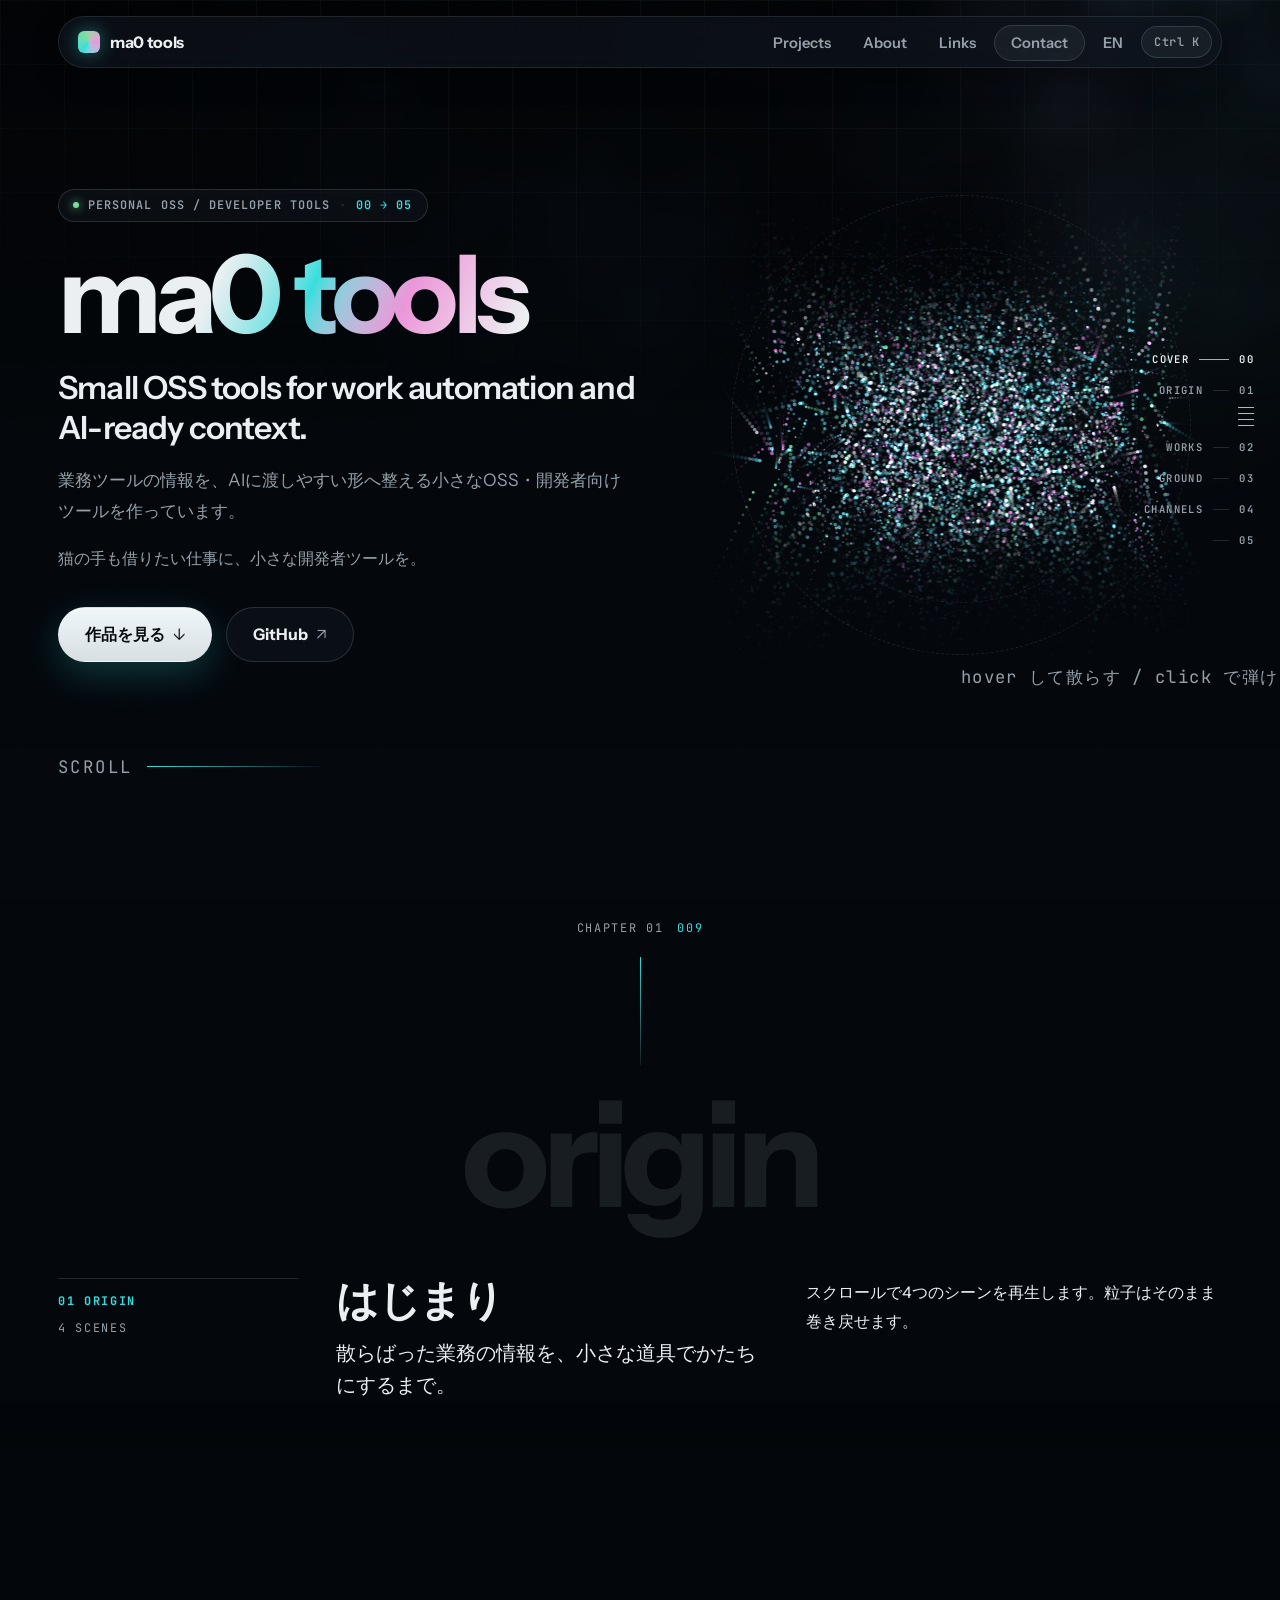
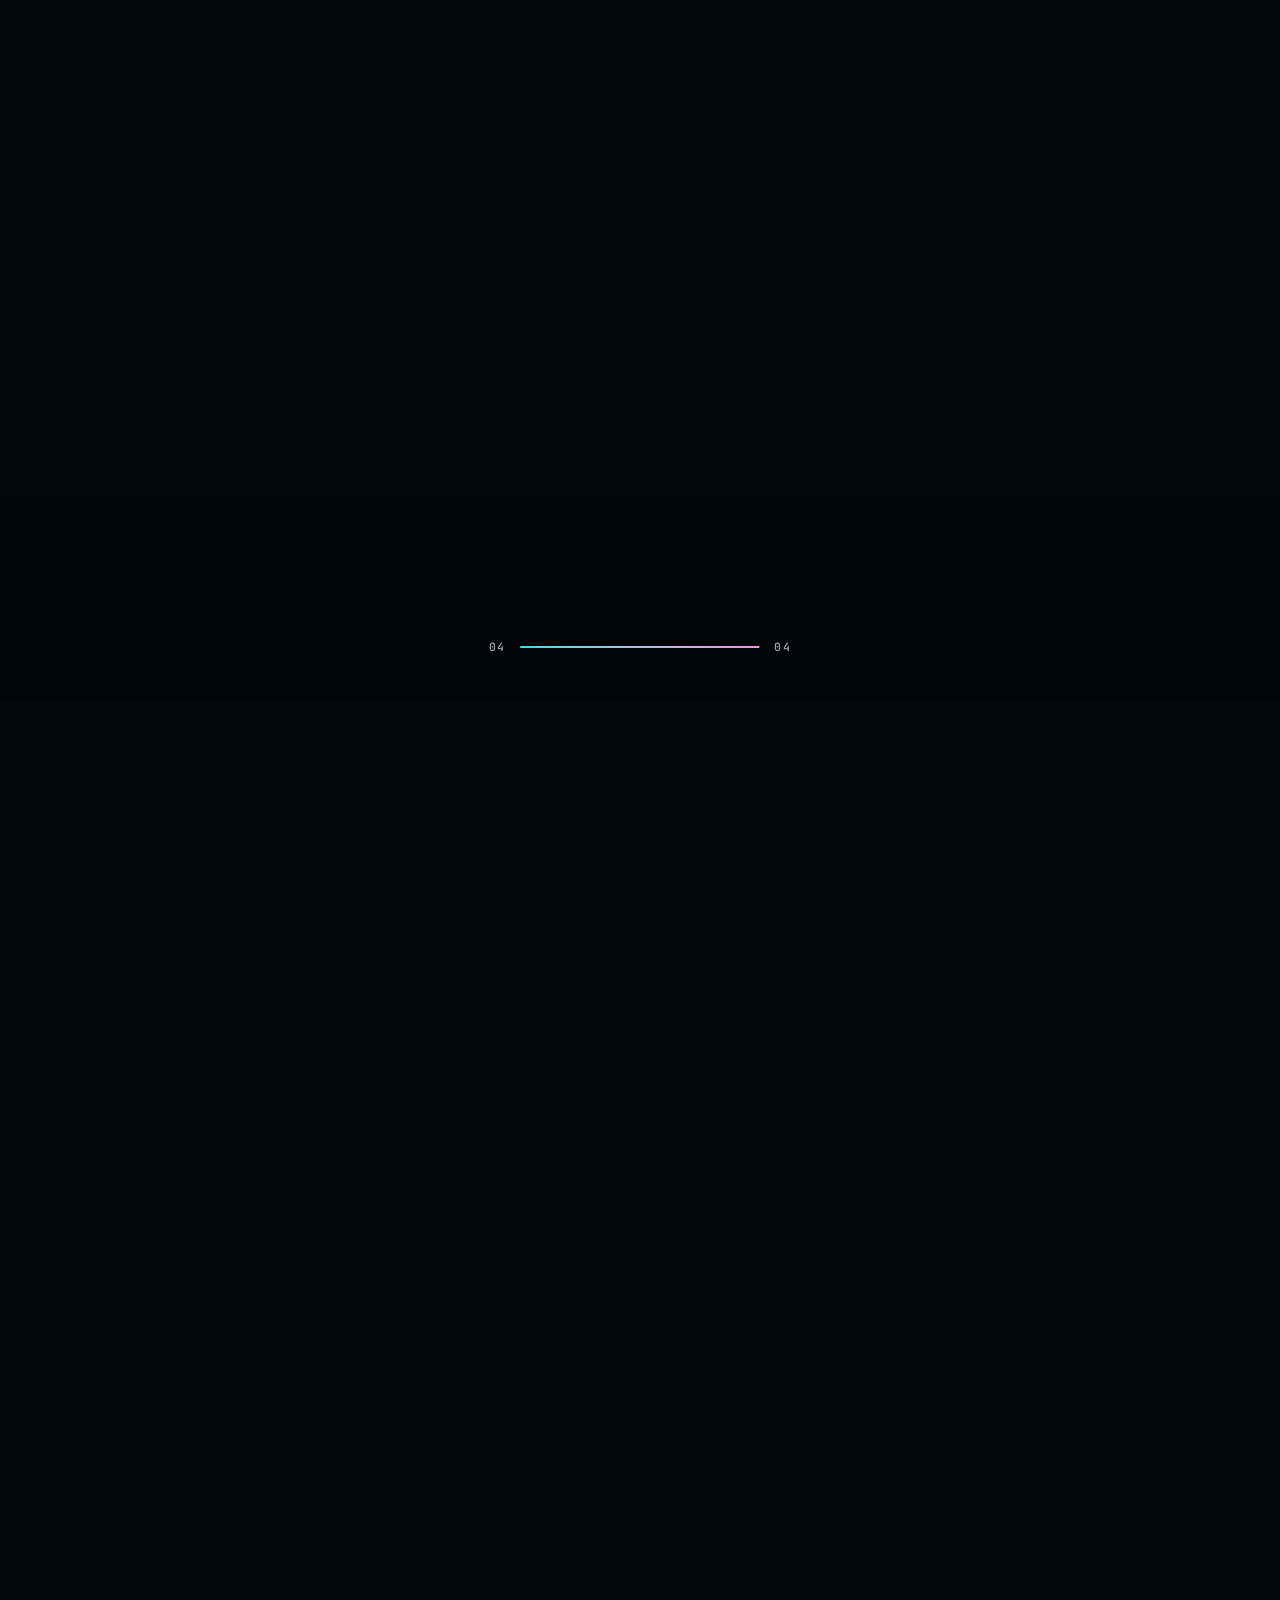
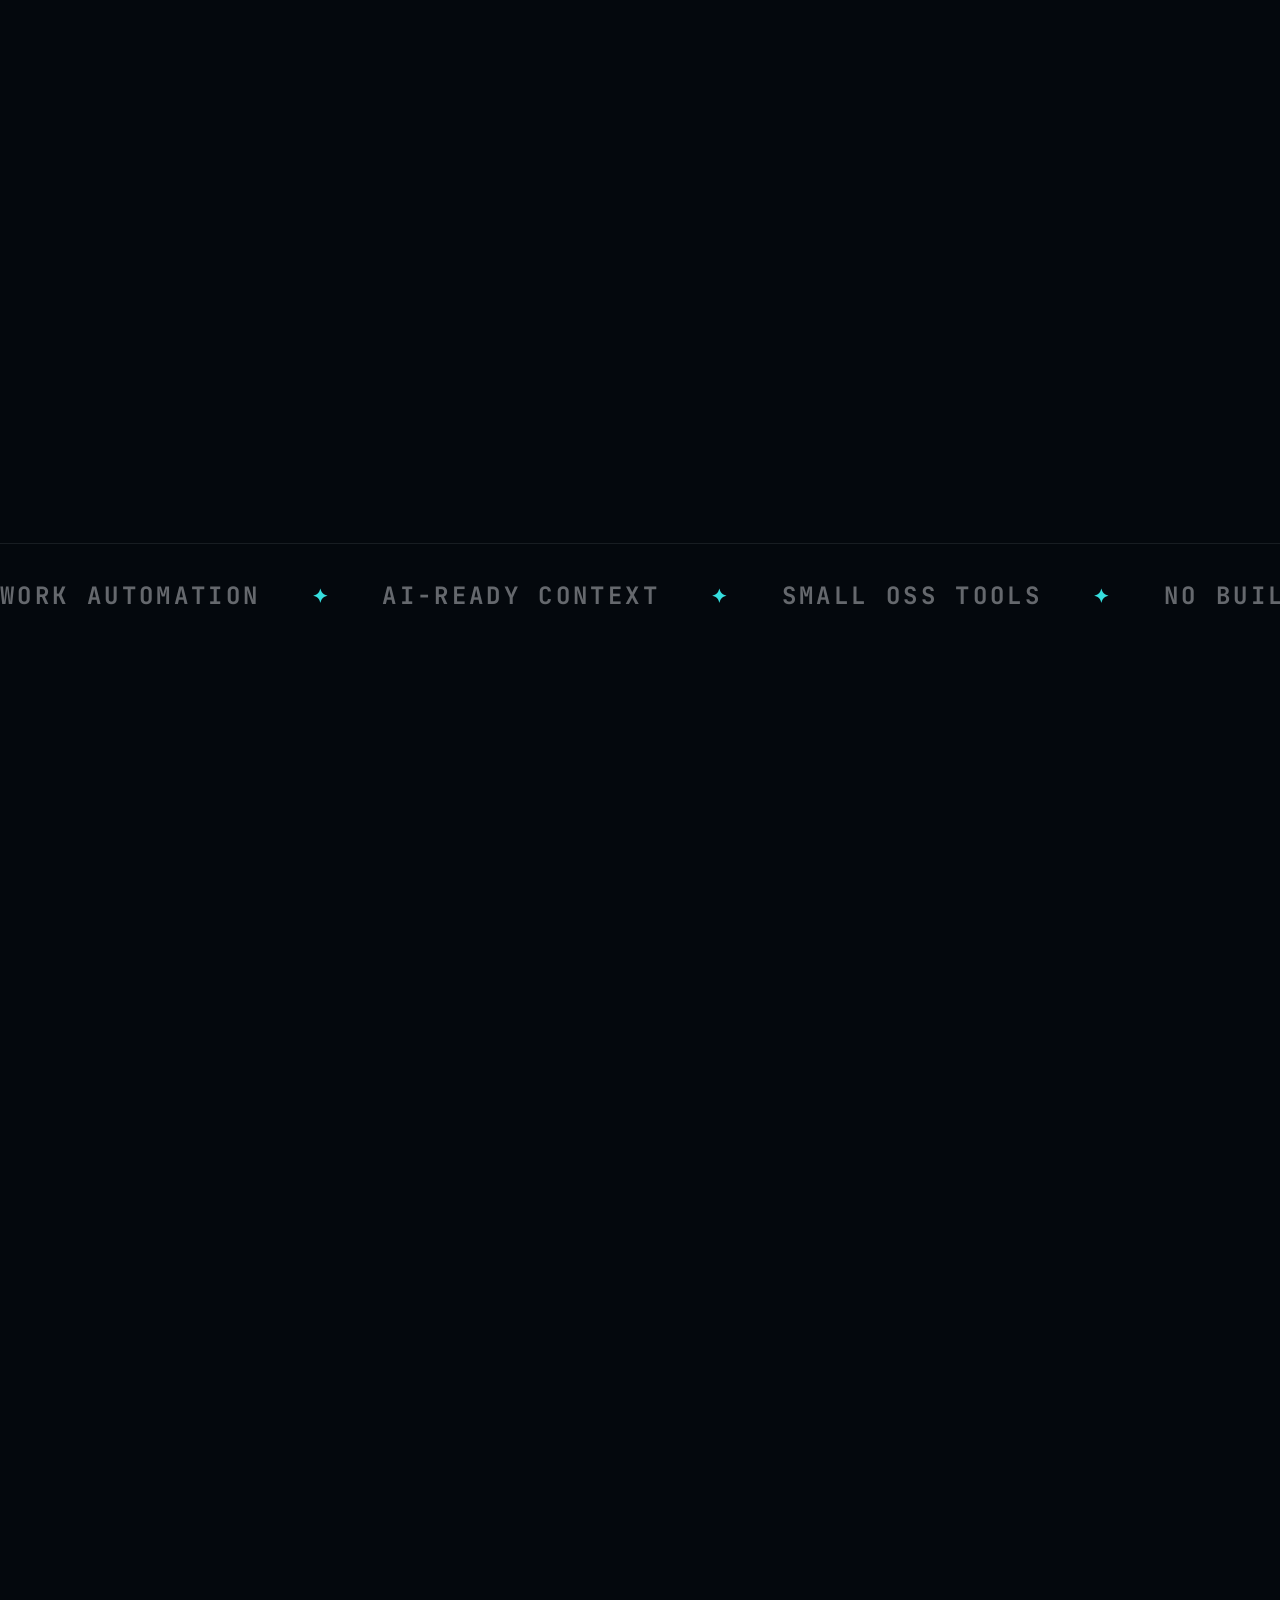
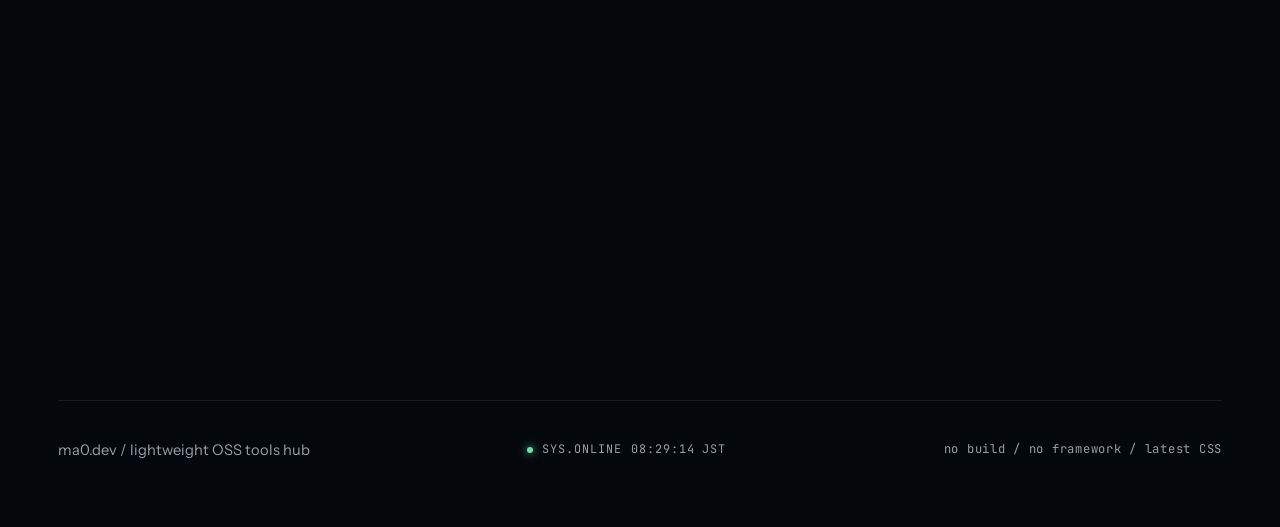
==== index.html @ 48a314af "Add Dopasta project to site" ====
<!doctype html>
<html lang="ja">
<head>
  <meta charset="utf-8">
  <meta name="viewport" content="width=device-width, initial-scale=1">
  <meta name="color-scheme" content="dark">
  <meta name="theme-color" content="#0b0d14">
  <title>ma0 tools | Small OSS tools for work automation</title>
  <meta name="description" content="ma0 toolsは、業務自動化とAI-ready contextのための小さなOSS・開発者向けツールを作る個人開発プロジェクトです。">
  <link rel="canonical" href="https://ma0.dev/">
  <link rel="alternate" hreflang="ja" href="https://ma0.dev/">
  <link rel="alternate" hreflang="en" href="https://ma0.dev/en/">
  <link rel="alternate" hreflang="x-default" href="https://ma0.dev/">
  <meta property="og:type" content="website">
  <meta property="og:site_name" content="ma0 tools">
  <meta property="og:title" content="ma0 tools | Small OSS tools for work automation">
  <meta property="og:description" content="ma0 toolsは、業務自動化とAI-ready contextのための小さなOSS・開発者向けツールを作る個人開発プロジェクトです。">
  <meta property="og:url" content="https://ma0.dev/">
  <meta property="og:image" content="https://ma0.dev/assets/ma0-tools-hero.webp">
  <meta property="og:locale" content="ja_JP">
  <meta name="twitter:card" content="summary_large_image">
  <link rel="icon" href="/favicon.svg" type="image/svg+xml">
  <link rel="preconnect" href="https://fonts.googleapis.com">
  <link rel="preconnect" href="https://fonts.gstatic.com" crossorigin>
  <link href="https://fonts.googleapis.com/css2?family=Instrument+Sans:ital,wght@0,400..700;1,400..700&family=JetBrains+Mono:wght@400;600;700&display=swap" rel="stylesheet">
  <link rel="stylesheet" href="/style.css">
  <script type="speculationrules">
    {"prefetch":[{"source":"list","urls":["/","/links/","/en/","/en/links/"],"eagerness":"moderate"}]}
  </script>
</head>
<body>
  <canvas class="aurora-canvas" aria-hidden="true"></canvas>

  <nav class="chapter-rail" aria-label="章インデックス">
    <ol class="rail-list">
      <li class="rail-item">
        <a class="rail-tick" href="#top" data-rail-no="00">
          <span class="rail-num" aria-hidden="true">00</span>
          <span class="rail-name">Cover</span>
        </a>
      </li>
      <li class="rail-item">
        <a class="rail-tick" href="#chapter-origin" data-rail-no="01">
          <span class="rail-num" aria-hidden="true">01</span>
          <span class="rail-name">Origin</span>
        </a>
        <ol class="rail-subs" aria-hidden="true">
          <li class="rail-sub"></li>
          <li class="rail-sub"></li>
          <li class="rail-sub"></li>
          <li class="rail-sub"></li>
        </ol>
      </li>
      <li class="rail-item">
        <a class="rail-tick" href="#projects" data-rail-no="02">
          <span class="rail-num" aria-hidden="true">02</span>
          <span class="rail-name">Works</span>
        </a>
      </li>
      <li class="rail-item">
        <a class="rail-tick" href="#about" data-rail-no="03">
          <span class="rail-num" aria-hidden="true">03</span>
          <span class="rail-name">Ground</span>
        </a>
      </li>
      <li class="rail-item">
        <a class="rail-tick" href="#links" data-rail-no="04">
          <span class="rail-num" aria-hidden="true">04</span>
          <span class="rail-name">Channels</span>
        </a>
      </li>
      <li class="rail-item">
        <a class="rail-tick" href="#contact" data-rail-no="05">
          <span class="rail-num" aria-hidden="true">05</span>
          <span class="rail-name">Signal</span>
        </a>
      </li>
    </ol>
  </nav>

  <div class="page">
    <header class="site-header">
      <a class="site-logo" href="/">
        <span class="logo-dot" aria-hidden="true"></span>
        ma0 tools
      </a>
      <nav aria-label="主要ナビゲーション">
        <ul class="nav-list">
          <li><a href="#projects">Projects</a></li>
          <li><a href="#about">About</a></li>
          <li><a href="#links">Links</a></li>
          <li><a class="nav-cta" href="#contact">Contact</a></li>
          <li><a href="/en/">EN</a></li>
        </ul>
      </nav>
    </header>

    <main id="top">
      <section id="cover" class="hero chapter" data-chapter data-chapter-no="00" data-chapter-name="Cover">
        <div class="hero-content">
          <p class="eyebrow">
            <span class="eyebrow-dot" aria-hidden="true"></span>
            Personal OSS / developer tools
            <span class="eyebrow-sep" aria-hidden="true">·</span>
            <span class="eyebrow-range">00 → 05</span>
          </p>
          <h1>ma0 tools</h1>
          <p class="hero-copy">Small OSS tools for work automation and AI-ready context.</p>
          <p>業務ツールの情報を、AIに渡しやすい形へ整える小さなOSS・開発者向けツールを作っています。</p>
          <p class="tagline">猫の手も借りたい仕事に、小さな開発者ツールを。</p>
          <div class="hero-actions" aria-label="主要リンク">
            <a class="button primary-button" href="#projects">作品を見る<span class="button-arrow" aria-hidden="true">↓</span></a>
            <a class="button secondary-button" href="https://github.com/ma0dev0" target="_blank" rel="noopener noreferrer">GitHub<span class="button-arrow" aria-hidden="true">↗</span></a>
          </div>
        </div>

        <div class="hero-visual">
          <div class="hero-ring hero-ring--outer" aria-hidden="true"></div>
          <div class="hero-ring hero-ring--inner" aria-hidden="true"></div>
          <canvas class="particle-canvas" aria-label="ma0のロゴと猫の手のあいだを行き来するインタラクティブなパーティクル"></canvas>
          <p class="hero-visual-fallback" aria-hidden="true">ma0</p>
          <p class="hero-visual-caption" aria-hidden="true">hover して散らす / click で弾ける</p>
        </div>

        <p class="scroll-cue" aria-hidden="true">
          <span class="scroll-cue-label">Scroll</span>
          <span class="scroll-cue-line"></span>
        </p>
      </section>

      <section id="chapter-origin" class="chapter chapter--film" data-chapter data-chapter-no="01" data-chapter-name="Origin" aria-label="ma0 tools のストーリー">
        <div class="chapter-divider" aria-hidden="true">
          <span class="chapter-spine"></span>
          <span class="chapter-ghost">Origin</span>
          <p class="chapter-counter">
            <span class="counter-label">Chapter 01</span>
            <span class="counter-value">000</span>
          </p>
        </div>
        <div class="chapter-grid">
          <div class="chapter-meta">
            <span class="chapter-index">01 Origin</span>
            <span class="chapter-stamp">4 scenes</span>
          </div>
          <div class="chapter-lead">
            <h2>はじまり</h2>
            <p class="chapter-standfirst">散らばった業務の情報を、小さな道具でかたちにするまで。</p>
          </div>
          <div class="chapter-body">
            <p>スクロールで4つのシーンを再生します。粒子はそのまま巻き戻せます。</p>
          </div>
        </div>

        <div class="story">
          <div class="story-track">
            <div class="story-stage">
              <canvas class="story-canvas" aria-hidden="true"></canvas>
              <ol class="story-captions">
                <li class="story-caption">
                  <p class="story-kicker">Scene 01</p>
                  <p class="story-line">業務の情報は、<br>いつも散らばっている。</p>
                </li>
                <li class="story-caption">
                  <p class="story-kicker">Scene 02</p>
                  <p class="story-line">小さな道具で、<br>かたちにする。</p>
                </li>
                <li class="story-caption">
                  <p class="story-kicker">Scene 03</p>
                  <p class="story-line">ときには、猫の手も借りる。</p>
                </li>
                <li class="story-caption">
                  <p class="story-kicker">Scene 04</p>
                  <p class="story-line">そのすべてを、OSSで。</p>
                </li>
              </ol>
              <div class="story-hud" aria-hidden="true">
                <span class="story-scene-no">01</span>
                <span class="story-progress"><span class="story-progress-fill"></span></span>
                <span>04</span>
              </div>
            </div>
          </div>
        </div>
      </section>

      <div class="marquee" aria-hidden="true">
        <div class="marquee-track">
          <p class="marquee-line">
            <span>Work automation</span><span class="marquee-star">✦</span>
            <span>AI-ready context</span><span class="marquee-star">✦</span>
            <span>Small OSS tools</span><span class="marquee-star">✦</span>
            <span>No build · no framework</span><span class="marquee-star">✦</span>
            <span>Sometimes a cat's paw</span><span class="marquee-star">✦</span>
          </p>
          <p class="marquee-line">
            <span>Work automation</span><span class="marquee-star">✦</span>
            <span>AI-ready context</span><span class="marquee-star">✦</span>
            <span>Small OSS tools</span><span class="marquee-star">✦</span>
            <span>No build · no framework</span><span class="marquee-star">✦</span>
            <span>Sometimes a cat's paw</span><span class="marquee-star">✦</span>
          </p>
        </div>
      </div>

      <section id="projects" class="section chapter chapter--wide" data-chapter data-chapter-no="02" data-chapter-name="Works">
        <div class="chapter-divider" aria-hidden="true">
          <span class="chapter-spine"></span>
          <span class="chapter-ghost">Works</span>
          <p class="chapter-counter">
            <span class="counter-label">Chapter 02</span>
            <span class="counter-value">000</span>
          </p>
        </div>
        <div class="chapter-grid">
          <div class="chapter-meta">
            <span class="chapter-index">02 Works</span>
            <span class="chapter-stamp">2 released / 1 upcoming</span>
          </div>
          <div class="chapter-lead">
            <h2>Projects</h2>
            <p class="chapter-standfirst">公開中の2作品と、公開準備中の新作を紹介します。</p>
          </div>
          <div class="chapter-body">
            <div class="card-grid">
              <article class="card project-card">
                <figure class="project-image">
                  <img src="/assets/desktop-usage-meter.webp" alt="Desktop Usage Meterの使用量メーターを表すビジュアル" width="900" height="600" loading="lazy" decoding="async">
                </figure>
                <div class="card-top">
                  <h3>Desktop Usage Meter</h3>
                  <span class="status">公開中</span>
                </div>
                <p class="project-meta">Desktop app / Electron</p>
                <p>Claude と Codex の使用量を、デスクトップ上で小さく見えるメーターにする常駐ツールです。</p>
                <p class="project-actions"><a class="project-link" href="https://github.com/ma0dev0/desktop-usage-meter" target="_blank" rel="noopener noreferrer">GitHubで見る<span class="button-arrow" aria-hidden="true">↗</span></a></p>
              </article>
              <article class="card project-card">
                <figure class="project-image">
                  <img src="/assets/quiet-links.webp" alt="Quiet Linksのリンクダッシュボードを表すビジュアル" width="900" height="600" loading="lazy" decoding="async">
                </figure>
                <div class="card-top">
                  <h3>Quiet Links</h3>
                  <span class="status">公開中</span>
                </div>
                <p class="project-meta">Static site / Link dashboard</p>
                <p>静かな配色で使える、個人向けのリンクダッシュボードです。</p>
                <p class="project-actions"><a class="project-link" href="https://github.com/ma0dev0/quiet-links" target="_blank" rel="noopener noreferrer">GitHubで見る<span class="button-arrow" aria-hidden="true">↗</span></a></p>
              </article>
              <article class="card project-card project-card--upcoming">
                <figure class="project-image">
                  <img src="/assets/dopasta.jpg" alt="ドパスタのマスコット、ドパ猫のビジュアル" width="900" height="600" loading="lazy" decoding="async">
                </figure>
                <div class="card-top">
                  <h3>ドパスタ</h3>
                  <span class="status status--soon">準備中</span>
                </div>
                <p class="project-meta">Music project / Learning EDM</p>
                <p>中1英語の使い分けを、1曲1テーマ・90秒のEDMで扱う学習音楽プロジェクトです。</p>
                <p class="project-actions"><span class="project-coming-soon">YouTube公開準備中</span></p>
              </article>
            </div>
          </div>
        </div>
      </section>

      <section id="about" class="section chapter" data-chapter data-chapter-no="03" data-chapter-name="Ground">
        <div class="chapter-divider" aria-hidden="true">
          <span class="chapter-spine"></span>
          <span class="chapter-ghost">Ground</span>
          <p class="chapter-counter">
            <span class="counter-label">Chapter 03</span>
            <span class="counter-value">000</span>
          </p>
        </div>
        <div class="chapter-grid">
          <div class="chapter-meta">
            <span class="chapter-index">03 Ground</span>
            <span class="chapter-stamp">Principles</span>
          </div>
          <div class="chapter-lead">
            <h2>About</h2>
            <p class="chapter-standfirst">軽く、壊れにくく、すぐ読める道具置き場。</p>
          </div>
          <div class="chapter-body">
            <p class="about-lead">ma0 tools は、業務ツール・開発者ツール・<span class="highlight">AIに渡すためのコンテキスト整形ツール</span>を作る小さなOSSプロジェクトです。</p>
            <p class="about-sub">重い仕組みよりも、軽く、壊れにくく、すぐ読める道具置き場を目指しています。</p>
          </div>
        </div>
      </section>

      <section id="links" class="section chapter chapter--wide" data-chapter data-chapter-no="04" data-chapter-name="Channels">
        <div class="chapter-divider" aria-hidden="true">
          <span class="chapter-spine"></span>
          <span class="chapter-ghost">Channels</span>
          <p class="chapter-counter">
            <span class="counter-label">Chapter 04</span>
            <span class="counter-value">000</span>
          </p>
        </div>
        <div class="chapter-grid">
          <div class="chapter-meta">
            <span class="chapter-index">04 Channels</span>
            <span class="chapter-stamp">6 links</span>
          </div>
          <div class="chapter-lead">
            <h2>Links</h2>
            <p class="chapter-standfirst">公開しているプロフィールと配布先です。</p>
          </div>
          <div class="chapter-body">
            <div class="card-grid links-grid">
              <a class="card link-card" href="https://github.com/ma0dev0" target="_blank" rel="noopener noreferrer">
                <span class="card-label-row"><span class="card-label">GitHub</span><span class="button-arrow" aria-hidden="true">↗</span></span>
                <span class="card-text">OSS repositories and code</span>
              </a>
              <a class="card link-card" href="https://x.com/ma0dev" target="_blank" rel="noopener noreferrer">
                <span class="card-label-row"><span class="card-label">X</span><span class="button-arrow" aria-hidden="true">↗</span></span>
                <span class="card-text">Updates and notes</span>
              </a>
              <a class="card link-card" href="https://note.com/ma0dev" target="_blank" rel="noopener noreferrer">
                <span class="card-label-row"><span class="card-label">note</span><span class="button-arrow" aria-hidden="true">↗</span></span>
                <span class="card-text">Articles and background</span>
              </a>
              <a class="card link-card" href="https://ma0dev.booth.pm/" target="_blank" rel="noopener noreferrer">
                <span class="card-label-row"><span class="card-label">BOOTH</span><span class="button-arrow" aria-hidden="true">↗</span></span>
                <span class="card-text">Downloads, planned</span>
              </a>
              <a class="card link-card" href="/links/">
                <span class="card-label-row"><span class="card-label">Links</span></span>
                <span class="card-text">Simple link collection</span>
              </a>
              <a class="card link-card" href="#contact">
                <span class="card-label-row"><span class="card-label">Contact</span></span>
                <span class="card-text">Email is obfuscated to reduce spam.</span>
              </a>
            </div>
          </div>
        </div>
      </section>

      <section id="contact" class="section chapter" data-chapter data-chapter-no="05" data-chapter-name="Signal">
        <div class="chapter-divider" aria-hidden="true">
          <span class="chapter-spine"></span>
          <span class="chapter-ghost">Signal</span>
          <p class="chapter-counter">
            <span class="counter-label">Chapter 05</span>
            <span class="counter-value">000</span>
          </p>
        </div>
        <div class="chapter-grid">
          <div class="chapter-meta">
            <span class="chapter-index">05 Signal</span>
            <span class="chapter-stamp">Open</span>
          </div>
          <div class="chapter-lead">
            <h2>Contact</h2>
            <p class="chapter-standfirst">連絡はいつでも受け付けています。</p>
          </div>
          <div class="chapter-body">
            <div class="card contact-card">
              <p>連絡先は以下です。メールアドレスはそのままリンクにせず、スパム対策を優先しています。</p>
              <p class="contact-address" data-user="contact" data-domain="ma0.dev">contact [at] ma0.dev</p>
              <p class="contact-note">まずは GitHub / X / note の公開プロフィールから連絡してください。</p>
            </div>
          </div>
        </div>
      </section>
    </main>

    <footer class="site-footer">
      <p>ma0.dev / lightweight OSS tools hub</p>
      <p class="footer-tag">no build / no framework / latest CSS</p>
    </footer>
  </div>
  <script type="module" src="/main.js"></script>
</body>
</html>
---- style.css ----
/* ============================================================
   ma0.dev — Aurora v2
   Dark-only, WebGL-aurora-backed design system. Vanilla CSS only.
   ============================================================ */

:root {
  color-scheme: dark;

  --bg: oklch(0.13 0.014 255);
  --grid-line: oklch(0.9 0.03 240 / 0.045);
  --surface: oklch(0.2 0.018 255 / 0.55);
  --surface-header: oklch(0.2 0.018 255 / 0.6);
  --surface-strong: oklch(0.24 0.02 255);
  --surface-strong-soft: oklch(0.24 0.02 255 / 0.6);
  --text: oklch(0.95 0.006 240);
  --muted: oklch(0.7 0.018 245);
  --line: oklch(0.95 0.02 240 / 0.1);
  --line-soft: oklch(0.95 0.02 240 / 0.09);
  --line-strong: oklch(0.95 0.02 240 / 0.14);

  --cyan: oklch(0.82 0.13 195);
  --mint: oklch(0.82 0.13 155);
  --magenta: oklch(0.78 0.13 335);

  --line-hover: color-mix(in oklch, var(--cyan) 50%, transparent);
  --glow: color-mix(in oklch, var(--cyan) 58%, transparent);

  --shadow: 0 10px 32px rgb(0 0 0 / 0.32);
  --shadow-strong: 0 24px 70px rgb(0 0 0 / 0.45);
  --shadow-soft: 0 8px 28px rgb(0 0 0 / 0.32);

  --mono: "JetBrains Mono", ui-monospace, SFMono-Regular, monospace;
  --mono-size: 0.74rem;
  --mono-track: 0.14em;

  /* Escape the .page content box to the viewport edges */
  --bleed: calc(50% - 50vw);
  --chapter-gap: clamp(20px, 3vw, 44px);

  --ease-out: cubic-bezier(0.16, 1, 0.3, 1);
  --ease-spring: linear(
    0, 0.009, 0.035 2.1%, 0.141 4.4%, 0.723 12.9%, 0.938 16.7%,
    1.017, 1.077, 1.121, 1.149 24.3%, 1.159, 1.163, 1.161, 1.154 29.9%,
    1.129 32.8%, 1.051 39.6%, 1.017 43.1%, 0.991, 0.977 51%, 0.974 53.8%,
    0.975 57.1%, 0.997 69.8%, 1.003 76.9%, 1
  );
}

@view-transition {
  navigation: auto;
}

@property --h1-shift {
  syntax: "<percentage>";
  inherits: false;
  initial-value: 0%;
}

@keyframes h1-sheen {
  from { --h1-shift: 0%; }
  to { --h1-shift: 100%; }
}

@keyframes hero-rise {
  from { opacity: 0; translate: 0 26px; filter: blur(12px); }
  to { opacity: 1; translate: 0 0; filter: blur(0); }
}

@keyframes reveal-up {
  from { opacity: 0; translate: 0 30px; }
  to { opacity: 1; translate: 0 0; }
}

@keyframes head-reveal {
  from { opacity: 0; translate: 0 20px; filter: blur(7px); }
  to { opacity: 1; translate: 0 0; filter: blur(0); }
}

@keyframes progress-grow {
  from { scale: 0 1; }
  to { scale: 1 1; }
}

@keyframes hero-exit {
  to { opacity: 0; translate: 0 -44px; scale: 0.97; filter: blur(6px); }
}

@keyframes ring-spin {
  to { rotate: 360deg; }
}

::view-transition-old(root),
::view-transition-new(root) {
  animation-duration: 220ms;
  animation-timing-function: ease;
}

/* ============================================================
   Base
   ============================================================ */

* {
  box-sizing: border-box;
}

html {
  background: var(--bg);
  color: var(--text);
  font-family: "Instrument Sans", system-ui, -apple-system, BlinkMacSystemFont, "Hiragino Sans", "Yu Gothic UI", sans-serif;
  line-height: 1.8;
  font-feature-settings: "palt" 1;
  scroll-behavior: smooth;
  scrollbar-width: thin;
  scrollbar-color: color-mix(in oklch, var(--muted) 40%, transparent) transparent;
}

/* Film grain, fixed behind everything */
html::after {
  content: "";
  position: fixed;
  inset: 0;
  z-index: -1;
  background-image: url("data:image/svg+xml,%3Csvg xmlns='http://www.w3.org/2000/svg' width='180' height='180'%3E%3Cfilter id='n'%3E%3CfeTurbulence type='fractalNoise' baseFrequency='0.82' numOctaves='2' stitchTiles='stitch'/%3E%3C/filter%3E%3Crect width='100%25' height='100%25' filter='url(%23n)'/%3E%3C/svg%3E");
  background-size: 180px 180px;
  opacity: 0.05;
  mix-blend-mode: overlay;
  pointer-events: none;
}

body {
  margin: 0;
  /* The story stage full-bleeds with the 50vw margin trick; clip (not hidden,
     which would break sticky) so classic scrollbars can't cause x-overflow. */
  overflow-x: clip;
}

/* Blueprint grid, fading out below the fold */
body::before {
  content: "";
  position: fixed;
  inset: 0;
  z-index: -1;
  background:
    linear-gradient(var(--grid-line) 1px, transparent 1px),
    linear-gradient(90deg, var(--grid-line) 1px, transparent 1px);
  background-size: 64px 64px;
  mask-image: radial-gradient(120% 80% at 50% -10%, #000 28%, transparent 76%);
  pointer-events: none;
}

/* Scroll progress bar (scroll-driven, no JS) */
body::after {
  content: "";
  position: fixed;
  top: 0;
  left: 0;
  z-index: 40;
  width: 100%;
  height: 2px;
  background: linear-gradient(90deg, var(--cyan), var(--mint), var(--magenta));
  transform-origin: 0 50%;
  scale: 0 1;
  pointer-events: none;
}

@supports (animation-timeline: scroll()) {
  body::after {
    animation: progress-grow linear both;
    animation-timeline: scroll(root);
  }
}

/* Aurora WebGL canvas — fixed full-viewport background, behind the grid/grain */
.aurora-canvas {
  position: fixed;
  top: 0;
  left: 0;
  z-index: -2;
  width: 100vw;
  height: 100vh;
  opacity: 0.85;
  mask-image: linear-gradient(180deg, #000 40%, transparent 96%);
  pointer-events: none;
}

::selection {
  background: color-mix(in oklch, var(--cyan) 32%, transparent);
}

a {
  color: inherit;
  text-underline-offset: 0.18em;
}

a:focus-visible,
button:focus-visible {
  outline: 3px solid var(--cyan);
  outline-offset: 4px;
  border-radius: 4px;
}

h1,
h2,
h3,
p,
ul {
  margin-top: 0;
}

h1,
h2,
h3 {
  text-wrap: balance;
}

p {
  text-wrap: pretty;
}

h1 {
  font-weight: 700;
  letter-spacing: -0.05em;
}

h2 {
  font-weight: 700;
  letter-spacing: -0.035em;
}

h3 {
  font-weight: 700;
  letter-spacing: -0.02em;
}

p,
li,
small {
  overflow-wrap: anywhere;
}

.page {
  position: relative;
  max-width: 1220px;
  margin: 0 auto;
  padding: 0 28px 64px;
}

/* ============================================================
   Header — pill nav, glass once stuck
   ============================================================ */

.site-header {
  position: sticky;
  top: 16px;
  z-index: 10;
  display: flex;
  align-items: center;
  justify-content: space-between;
  gap: 18px;
  margin-top: 16px;
  border-radius: 999px;
  padding: 10px 10px 10px 20px;
}

.site-header::before {
  content: "";
  position: absolute;
  inset: 0;
  z-index: -1;
  border: 1px solid var(--line);
  border-radius: inherit;
  background: var(--surface-header);
  box-shadow: var(--shadow-soft);
  backdrop-filter: blur(22px) saturate(160%);
  transition: opacity 320ms ease;
}

/* Scroll-state container query: header chrome only appears while stuck */
@supports (container-type: scroll-state) {
  .site-header {
    container-type: scroll-state;
  }

  .site-header::before {
    opacity: 0;
  }

  @container scroll-state(stuck: top) {
    .site-header::before {
      opacity: 1;
    }
  }
}

.compact-header {
  max-width: 680px;
  margin-right: auto;
  margin-left: auto;
}

.site-logo {
  display: inline-flex;
  align-items: center;
  gap: 10px;
  color: var(--text);
  font-weight: 700;
  letter-spacing: -0.02em;
  text-decoration: none;
  white-space: nowrap;
  view-transition-name: site-logo;
}

.logo-dot {
  width: 22px;
  height: 22px;
  border-radius: 6px;
  background: conic-gradient(from 210deg, var(--cyan), var(--mint), var(--magenta), var(--cyan));
  box-shadow: 0 0 18px color-mix(in oklch, var(--cyan) 45%, transparent);
}

.site-header nav {
  min-width: 0;
}

.nav-list {
  position: relative;
  display: flex;
  flex-wrap: wrap;
  align-items: center;
  gap: 4px;
  margin: 0;
  padding: 0;
  list-style: none;
}

.nav-list a {
  color: var(--muted);
  border-radius: 999px;
  padding: 8px 14px;
  font-size: 0.92rem;
  font-weight: 600;
  text-decoration: none;
  transition: color 180ms ease, background 180ms ease;
}

.nav-list a:hover,
.nav-list a:focus,
.nav-list a[aria-current="true"] {
  color: var(--text);
  background: oklch(0.95 0.02 240 / 0.08);
  text-decoration: none;
}

.nav-cta {
  border: 1px solid var(--line-strong);
  background: oklch(0.95 0.02 240 / 0.05);
  padding: 8px 16px !important;
  transition: border-color 180ms ease, background 180ms ease, color 180ms ease !important;
}

.nav-cta:hover,
.nav-cta:focus,
.nav-cta[aria-current="true"] {
  border-color: var(--line-hover);
  background: color-mix(in oklch, var(--cyan) 12%, transparent) !important;
}

/* Anchor-positioned sliding pill under the active nav link */
@supports (anchor-name: --a) {
  .nav-list a[aria-current="true"]:not(.nav-cta) {
    anchor-name: --nav-active;
    background: none;
  }

  .nav-list:has(a[aria-current="true"]:not(.nav-cta))::before {
    content: "";
    position: absolute;
    position-anchor: --nav-active;
    top: anchor(top);
    left: anchor(left);
    width: anchor-size(width);
    height: anchor-size(height);
    border-radius: 999px;
    background: oklch(0.95 0.02 240 / 0.08);
    transition:
      top 380ms var(--ease-spring),
      left 380ms var(--ease-spring),
      width 380ms var(--ease-spring),
      height 380ms var(--ease-spring);
  }
}

/* ============================================================
   Hero
   ============================================================ */

.hero {
  position: relative;
  display: grid;
  grid-template-columns: minmax(0, 1.05fr) minmax(360px, 0.95fr);
  align-items: center;
  gap: clamp(28px, 5vw, 64px);
  min-height: min(780px, calc(100vh - 100px));
  padding: 96px 0 72px;
}

.hero-content {
  min-width: 0;
  view-transition-name: hero-content;
}

.eyebrow {
  display: inline-flex;
  align-items: center;
  gap: 9px;
  margin: 0 0 20px;
  border: 1px solid var(--line-strong);
  border-radius: 999px;
  padding: 5px 14px;
  background: var(--surface);
  color: var(--muted);
  font-family: "JetBrains Mono", ui-monospace, monospace;
  font-size: 0.74rem;
  font-weight: 600;
  letter-spacing: 0.09em;
  text-transform: uppercase;
  backdrop-filter: blur(10px);
}

.eyebrow-dot {
  width: 6px;
  height: 6px;
  border-radius: 999px;
  background: var(--mint);
  box-shadow: 0 0 10px var(--mint);
}

.eyebrow-sep {
  color: var(--line-strong);
}

.eyebrow-range {
  color: var(--cyan);
}

/* Scroll cue — the hairline hint at the foot of the cover */
.scroll-cue {
  grid-column: 1 / -1;
  display: flex;
  align-items: center;
  gap: 14px;
  margin: 0;
  color: var(--muted);
  font-family: var(--mono);
  font-size: var(--mono-size);
  letter-spacing: var(--mono-track);
  text-transform: uppercase;
}

.scroll-cue-line {
  flex: 1;
  max-width: 180px;
  height: 1px;
  background: linear-gradient(90deg, var(--cyan), transparent);
}

.hero h1 {
  margin: 0 0 22px;
  font-size: clamp(3.6rem, 8.8vw, 6.8rem);
  line-height: 0.96;
  background: linear-gradient(
    115deg,
    var(--text) 28%,
    var(--cyan) calc(44% + var(--h1-shift) * 0.12),
    var(--magenta) calc(60% + var(--h1-shift) * 0.12),
    var(--text) 80%
  );
  background-clip: text;
  -webkit-background-clip: text;
  color: transparent;
}

.hero-copy {
  max-width: 620px;
  margin: 0 0 16px;
  color: var(--text);
  font-size: clamp(1.5rem, 2.6vw, 2rem);
  font-weight: 600;
  letter-spacing: -0.025em;
  line-height: 1.24;
}

.tagline {
  margin: 18px 0 0;
  color: var(--muted);
  font-size: 1.02rem;
}

.hero p:not(.eyebrow):not(.hero-copy):not(.tagline) {
  max-width: 620px;
  margin: 0;
  color: var(--muted);
  font-size: 1.08rem;
}

.hero-actions {
  display: flex;
  flex-wrap: wrap;
  align-items: center;
  gap: 14px;
  margin-top: 34px;
}

/* ============================================================
   Buttons
   ============================================================ */

.button {
  position: relative;
  display: inline-flex;
  align-items: center;
  gap: 8px;
  justify-content: center;
  min-height: 48px;
  border: 1px solid transparent;
  border-radius: 999px;
  padding: 12px 26px;
  font-weight: 700;
  font-size: 1rem;
  text-decoration: none;
  overflow: hidden;
  translate: var(--mag-x, 0px) var(--mag-y, 0px);
  transition: box-shadow 180ms ease, border-color 180ms ease, background 180ms ease, scale 180ms ease, translate 420ms var(--ease-spring);
}

.button:active {
  scale: 0.97;
}

.button-arrow {
  font-weight: 400;
}

.primary-button {
  background: linear-gradient(180deg, oklch(0.97 0.008 220), oklch(0.9 0.01 230));
  color: oklch(0.15 0.014 255);
  box-shadow:
    0 1px 0 rgb(255 255 255 / 0.35) inset,
    0 12px 36px color-mix(in oklch, var(--cyan) 22%, transparent);
}

.primary-button:hover,
.primary-button:focus {
  box-shadow:
    0 1px 0 rgb(255 255 255 / 0.35) inset,
    0 16px 48px color-mix(in oklch, var(--cyan) 38%, transparent);
}

.secondary-button {
  border-color: var(--line-strong);
  background: var(--surface);
  color: var(--text);
  backdrop-filter: blur(12px);
}

.secondary-button .button-arrow {
  color: var(--muted);
}

.secondary-button:hover,
.secondary-button:focus {
  border-color: var(--line-hover);
  background: color-mix(in oklch, var(--cyan) 10%, var(--surface));
}

/* ============================================================
   Hero visual — aurora rings + particle field
   ============================================================ */

.hero-visual {
  position: relative;
  min-width: 0;
  aspect-ratio: 1 / 1;
  max-height: 640px;
  cursor: crosshair;
}

.hero-ring {
  position: absolute;
  border-radius: 50%;
  border: 1px dashed var(--line);
  pointer-events: none;
}

.hero-ring--outer {
  inset: 6%;
}

.hero-ring--inner {
  inset: 16%;
  border-color: var(--line-soft);
}

.particle-canvas {
  position: absolute;
  inset: 0;
  width: 100%;
  height: 100%;
}

.hero-visual-fallback {
  position: absolute;
  inset: 0;
  display: flex;
  align-items: center;
  justify-content: center;
  color: var(--muted);
  font-family: "JetBrains Mono", ui-monospace, monospace;
  font-size: clamp(2rem, 6vw, 3.2rem);
  font-weight: 700;
  letter-spacing: -0.02em;
  opacity: 0.5;
}

.enhanced .hero-visual-fallback {
  display: none;
}

.hero-visual-caption {
  position: absolute;
  left: 50%;
  bottom: -6px;
  translate: -50% 0;
  margin: 0;
  color: color-mix(in oklch, var(--muted) 75%, transparent);
  font-family: "JetBrains Mono", ui-monospace, monospace;
  font-size: 0.72rem;
  letter-spacing: 0.08em;
  white-space: nowrap;
  opacity: 0;
  transition: opacity 220ms ease;
}

.enhanced .hero-visual-caption {
  opacity: 1;
}

/* ============================================================
   Story — scroll-scrubbed particle film
   Without .enhanced (no JS / reduced motion / save-data) this renders as a
   quiet stacked text interlude; with it, a sticky full-viewport stage whose
   canvas timeline is scrubbed by scroll position (see main.js).
   ============================================================ */

.story {
  border-top: 1px solid var(--line-soft);
}

.story-track {
  position: relative;
}

.story-stage {
  position: relative;
}

.story-canvas,
.story-hud {
  display: none;
}

.story-captions {
  display: grid;
  gap: 40px;
  margin: 0;
  padding: 72px 0;
  list-style: none;
}

.story-caption {
  margin: 0;
}

.story-kicker {
  margin: 0 0 10px;
  color: var(--cyan);
  font-family: "JetBrains Mono", ui-monospace, monospace;
  font-size: 0.76rem;
  font-weight: 700;
  letter-spacing: 0.16em;
  text-transform: uppercase;
}

.story-line {
  margin: 0;
  font-size: clamp(1.9rem, 4.6vw, 3.5rem);
  font-weight: 700;
  letter-spacing: -0.03em;
  line-height: 1.22;
  text-wrap: balance;
}

.enhanced .story {
  margin-inline: calc(50% - 50vw);
  border-top: 0;
}

.enhanced .story-track {
  height: 430vh;
}

.enhanced .story-stage {
  position: sticky;
  top: 0;
  height: 100vh;
  height: 100dvh;
  overflow: hidden;
}

/* Cinematic vignette so captions stay readable over the particles */
.enhanced .story-stage::after {
  content: "";
  position: absolute;
  inset: 0;
  background: linear-gradient(180deg, rgb(0 0 0 / 0.3), transparent 24%, transparent 60%, rgb(0 0 0 / 0.42) 92%);
  pointer-events: none;
}

.enhanced .story-canvas {
  display: block;
  position: absolute;
  inset: 0;
  width: 100%;
  height: 100%;
}

.enhanced .story-captions {
  position: absolute;
  inset: auto 0 clamp(96px, 16vh, 180px);
  z-index: 1;
  justify-items: center;
  gap: 0;
  padding: 0 24px;
}

.enhanced .story-caption {
  grid-area: 1 / 1;
  opacity: 0;
  text-align: center;
  text-shadow: 0 2px 30px rgb(0 0 0 / 0.55);
  will-change: opacity, translate;
}

.enhanced .story-hud {
  position: absolute;
  bottom: clamp(26px, 5vh, 44px);
  left: 50%;
  z-index: 1;
  translate: -50% 0;
  display: flex;
  align-items: center;
  gap: 14px;
  color: var(--muted);
  font-family: "JetBrains Mono", ui-monospace, monospace;
  font-size: 0.72rem;
  font-weight: 600;
  letter-spacing: 0.14em;
}

.story-progress {
  position: relative;
  width: min(240px, 40vw);
  height: 2px;
  border-radius: 999px;
  background: oklch(0.95 0.02 240 / 0.14);
  overflow: hidden;
}

.story-progress-fill {
  position: absolute;
  inset: 0;
  border-radius: inherit;
  background: linear-gradient(90deg, var(--cyan), var(--magenta));
  transform-origin: 0 50%;
  scale: 0 1;
}

/* ============================================================
   Sections
   ============================================================ */

.section {
  padding: 72px 0;
  border-top: 1px solid var(--line-soft);
  content-visibility: auto;
  contain-intrinsic-size: auto 620px;
  scroll-margin-top: 104px;
}

.section-head {
  display: flex;
  align-items: baseline;
  gap: 18px;
  max-width: 820px;
  margin-bottom: 34px;
}

.section-index {
  color: var(--cyan);
  font-family: "JetBrains Mono", ui-monospace, monospace;
  font-size: 0.8rem;
  font-weight: 700;
  letter-spacing: 0.1em;
}

.section-head h2 {
  margin: 0 0 10px;
  font-size: clamp(2rem, 3.6vw, 2.6rem);
  line-height: 1.1;
}

.section-head h2:last-child {
  margin-bottom: 0;
}

.section-head p {
  margin: 0;
  color: var(--muted);
  font-size: 1.04rem;
}

/* ============================================================
   Chapters — the page reads as one scrolled document
   ============================================================ */

.chapter.section {
  /* The divider carries the visual break instead of a rule */
  border-top: 0;
  /* Chapters are far taller than a plain section; a stale estimate would make
     the scrollbar (and the rail/counters riding on it) jump while skimming. */
  contain-intrinsic-size: auto 1100px;
}

.chapter--film {
  /* Not a .section: content-visibility would break the sticky story stage */
  padding-bottom: 72px;
}

/* --- Divider: counter, hairline spine, ghost word --- */

.chapter-divider {
  display: flex;
  flex-direction: column;
  align-items: center;
  gap: 18px;
  padding: clamp(30px, 5vw, 64px) 0 clamp(24px, 4vw, 52px);
}

.chapter-counter {
  order: 1;
  display: flex;
  align-items: center;
  gap: 14px;
  margin: 0;
  color: var(--muted);
  font-family: var(--mono);
  font-size: var(--mono-size);
  letter-spacing: var(--mono-track);
  text-transform: uppercase;
}

.counter-value {
  color: var(--cyan);
  font-variant-numeric: tabular-nums;
}

.chapter-spine {
  order: 2;
  width: 1px;
  height: clamp(80px, 12vh, 170px);
  background: linear-gradient(180deg, var(--cyan), var(--line-soft));
}

.chapter-ghost {
  order: 3;
  color: color-mix(in oklch, var(--text) 9%, transparent);
  font-size: clamp(3.2rem, 12vw, 9rem);
  font-weight: 700;
  letter-spacing: -0.05em;
  line-height: 1;
  text-transform: lowercase;
}

/* --- Editorial three-column grid --- */

.chapter-grid {
  display: grid;
  grid-template-columns: minmax(140px, 0.75fr) minmax(0, 1.35fr) minmax(0, 1.3fr);
  gap: var(--chapter-gap);
  align-items: start;
}

.chapter-meta {
  display: grid;
  gap: 6px;
  justify-items: start;
  border-top: 1px solid var(--line-strong);
  padding-top: 12px;
  font-family: var(--mono);
  font-size: var(--mono-size);
  letter-spacing: var(--mono-track);
  text-transform: uppercase;
  color: var(--muted);
}

.chapter-index {
  color: var(--cyan);
  font-weight: 700;
}

.chapter-lead h2 {
  margin: 0 0 14px;
  font-size: clamp(2rem, 3.6vw, 2.6rem);
  line-height: 1.1;
}

.chapter-standfirst {
  margin: 0;
  color: var(--text);
  font-size: clamp(1.05rem, 1.6vw, 1.24rem);
  line-height: 1.6;
  text-wrap: pretty;
}

.chapter-body > :first-child {
  margin-top: 0;
}

/* Card grids need the full measure; let them span the last two columns. */
.chapter--wide .chapter-lead,
.chapter--wide .chapter-body {
  grid-column: 2 / -1;
}

.chapter--wide .chapter-body {
  margin-top: 34px;
}

/* ============================================================
   Chapter rail — fixed index down the right edge
   ============================================================ */

.chapter-rail {
  position: fixed;
  top: 50%;
  right: clamp(14px, 2vw, 30px);
  z-index: 9;
  translate: 0 -50%;
}

.rail-list {
  display: grid;
  gap: 12px;
  justify-items: end;
  margin: 0;
  padding: 0;
  list-style: none;
}

.rail-tick {
  display: flex;
  align-items: center;
  justify-content: flex-end;
  gap: 10px;
  color: var(--muted);
  font-family: var(--mono);
  font-size: 0.66rem;
  font-weight: 600;
  letter-spacing: var(--mono-track);
  text-decoration: none;
  text-transform: uppercase;
}

/* The tick mark itself, between the name and the number */
.rail-tick::before {
  content: "";
  order: 2;
  width: 16px;
  height: 1px;
  background: var(--line-strong);
  transition: width 320ms var(--ease-out), background-color 320ms var(--ease-out);
}

.rail-name {
  order: 1;
  opacity: 0;
  pointer-events: none;
  transition: opacity 320ms var(--ease-out);
}

.rail-num {
  order: 3;
  min-width: 2ch;
  font-variant-numeric: tabular-nums;
}

.rail-tick:hover .rail-name,
.rail-tick:focus-visible .rail-name,
.rail-tick[aria-current="true"] .rail-name {
  opacity: 1;
}

.rail-tick:hover::before,
.rail-tick:focus-visible::before {
  width: 26px;
  background: var(--line-hover);
}

.rail-tick[aria-current="true"] {
  color: var(--text);
}

.rail-tick[aria-current="true"]::before {
  width: 30px;
  background: var(--cyan);
}

/* Scene sub-ticks for the film chapter */
.rail-subs {
  display: grid;
  gap: 5px;
  justify-items: end;
  margin: 7px 0 0;
  padding: 0;
  list-style: none;
}

.rail-sub {
  width: 8px;
  height: 1px;
  background: var(--line);
  transition: width 260ms var(--ease-out), background-color 260ms var(--ease-out);
}

.rail-sub[data-active] {
  width: 16px;
  background: var(--mint);
}

/* ============================================================
   Cards (shared chrome)
   ============================================================ */

.card-grid {
  display: grid;
  grid-template-columns: repeat(2, minmax(0, 1fr));
  gap: 20px;
}

.links-grid {
  grid-template-columns: repeat(3, minmax(0, 1fr));
}

.card {
  position: relative;
  border: 1px solid var(--line);
  border-radius: 18px;
  background: var(--surface);
  box-shadow: var(--shadow);
  backdrop-filter: blur(18px) saturate(150%);
  transition: border-color 200ms ease, box-shadow 200ms ease, background 200ms ease, translate 200ms ease;
}

/* Inner spotlight wash — every card gets this */
.card::before {
  content: "";
  position: absolute;
  inset: 0;
  border-radius: inherit;
  background: radial-gradient(circle at var(--spotlight-x, 50%) var(--spotlight-y, 50%), rgb(255 255 255 / 0.07), transparent 44%);
  opacity: 0;
  pointer-events: none;
  transition: opacity 180ms ease;
}

/* Pointer-following border ring — project + link cards only */
.project-card::after,
.link-card::after {
  content: "";
  position: absolute;
  inset: -1px;
  border-radius: inherit;
  padding: 1px;
  background: radial-gradient(260px circle at var(--spotlight-x, 50%) var(--spotlight-y, 50%), var(--glow), transparent 58%);
  -webkit-mask: linear-gradient(#000 0 0) content-box, linear-gradient(#000 0 0);
  -webkit-mask-composite: xor;
  mask: linear-gradient(#000 0 0) content-box, linear-gradient(#000 0 0);
  mask-composite: exclude;
  opacity: 0;
  pointer-events: none;
  transition: opacity 200ms ease;
}

.enhanced .card:hover::before,
.enhanced .card:focus-within::before,
.enhanced .project-card:hover::after,
.enhanced .project-card:focus-within::after,
.enhanced .link-card:hover::after,
.enhanced .link-card:focus-within::after {
  opacity: 1;
}

/* ---- projects ---- */

.project-card {
  display: flex;
  flex-direction: column;
  padding: 22px;
  transform: perspective(1100px) rotateX(var(--tilt-x, 0deg)) rotateY(var(--tilt-y, 0deg));
  transform-style: preserve-3d;
  transition: border-color 200ms ease, box-shadow 200ms ease, transform 260ms var(--ease-out);
}

.project-card:hover,
.project-card:focus-within {
  border-color: var(--line-hover);
  box-shadow: var(--shadow-strong);
}

.project-card--upcoming {
  grid-column: 1 / -1;
  justify-self: center;
  width: calc(50% - 10px);
}

.project-image {
  position: relative;
  margin: 0 0 20px;
  border: 1px solid var(--line);
  border-radius: 12px;
  background: var(--surface-strong-soft);
  overflow: hidden;
  transform: translateZ(28px);
}

/* Bottom shade + a glare band that sweeps across on hover */
.project-image::after {
  content: "";
  position: absolute;
  inset: 0;
  background:
    linear-gradient(105deg, transparent 42%, rgb(255 255 255 / 0.14) 50%, transparent 58%) no-repeat,
    linear-gradient(180deg, transparent 58%, rgb(0 0 0 / 0.2));
  background-size: 240% 100%, 100% 100%;
  background-position: 170% 0, 0 0;
  pointer-events: none;
  transition: background-position 760ms var(--ease-out);
}

.project-card:hover .project-image::after,
.project-card:focus-within .project-image::after {
  background-position: -70% 0, 0 0;
}

.project-image img {
  display: block;
  width: 100%;
  height: auto;
  aspect-ratio: 3 / 2;
  object-fit: cover;
  transition: transform 520ms var(--ease-out), filter 520ms ease;
}

.project-card:hover .project-image img,
.project-card:focus-within .project-image img {
  transform: scale(1.04);
  filter: saturate(1.08) contrast(1.04);
}

.card-top {
  display: flex;
  align-items: flex-start;
  justify-content: space-between;
  gap: 12px;
  transform: translateZ(20px);
}

.card-top h3 {
  margin: 0 0 8px;
  font-size: 1.32rem;
  line-height: 1.25;
}

.status {
  display: inline-flex;
  align-items: center;
  gap: 6px;
  border: 1px solid color-mix(in oklch, var(--mint) 35%, transparent);
  border-radius: 999px;
  padding: 3px 11px;
  background: color-mix(in oklch, var(--mint) 10%, transparent);
  color: var(--mint);
  font-size: 0.76rem;
  font-weight: 700;
  line-height: 1.5;
  white-space: nowrap;
}

.status::before {
  content: "";
  width: 6px;
  height: 6px;
  border-radius: 999px;
  background: var(--mint);
  box-shadow: 0 0 8px var(--mint);
}

.status--soon {
  border-color: color-mix(in oklch, var(--magenta) 35%, transparent);
  background: color-mix(in oklch, var(--magenta) 10%, transparent);
  color: var(--magenta);
}

.status--soon::before {
  background: var(--magenta);
  box-shadow: 0 0 8px var(--magenta);
}

.project-meta {
  margin: 0 0 12px;
  color: var(--cyan);
  font-family: "JetBrains Mono", ui-monospace, monospace;
  font-size: 0.76rem;
  font-weight: 600;
  letter-spacing: 0.07em;
  text-transform: uppercase;
  transform: translateZ(20px);
}

.project-card p:not(.project-meta):not(.project-actions) {
  margin: 0 0 18px;
  color: var(--muted);
  transform: translateZ(14px);
}

.project-actions {
  margin: auto 0 0;
  padding-top: 6px;
  transform: translateZ(24px);
}

.project-link {
  position: relative;
  display: inline-flex;
  align-items: center;
  gap: 6px;
  justify-content: center;
  border: 1px solid var(--line-strong);
  border-radius: 999px;
  background: var(--surface-strong);
  padding: 9px 18px;
  color: var(--text);
  font-weight: 700;
  font-size: 0.94rem;
  text-decoration: none;
  transition: border-color 180ms ease, background 180ms ease, translate 180ms ease, scale 120ms ease;
}

.project-link .button-arrow {
  color: var(--muted);
}

.project-link:hover,
.project-link:focus {
  border-color: var(--line-hover);
  background: color-mix(in oklch, var(--cyan) 14%, transparent);
  translate: 0 -1px;
}

.project-link:active {
  scale: 0.97;
}

.project-coming-soon {
  display: inline-flex;
  align-items: center;
  min-height: 44px;
  color: var(--muted);
  font-family: var(--mono);
  font-size: 0.76rem;
  font-weight: 600;
  letter-spacing: 0.05em;
}

/* ---- about ---- */

.about-lead {
  max-width: 900px;
  margin: 0 0 20px;
  font-size: clamp(1.5rem, 3vw, 2.1rem);
  font-weight: 600;
  letter-spacing: -0.03em;
  line-height: 1.42;
}

.about-lead .highlight {
  background: linear-gradient(110deg, var(--cyan), var(--magenta));
  background-clip: text;
  -webkit-background-clip: text;
  color: transparent;
}

.about-sub {
  max-width: 720px;
  margin: 0;
  color: var(--muted);
  font-size: 1.1rem;
}

/* ---- links ---- */

.link-card {
  position: relative;
  display: block;
  min-height: 140px;
  border-radius: 16px;
  padding: 22px;
  color: var(--text);
  text-decoration: none;
}

.link-card:hover,
.link-card:focus {
  border-color: var(--line-hover);
  background: color-mix(in oklch, var(--cyan) 7%, var(--surface));
  box-shadow: 0 18px 50px rgb(0 0 0 / 0.4);
  translate: 0 -3px;
}

.card-label-row {
  display: flex;
  align-items: baseline;
  justify-content: space-between;
  gap: 8px;
  margin-bottom: 10px;
}

.card-label {
  font-size: 1.14rem;
  font-weight: 700;
  letter-spacing: -0.015em;
}

.card-label-row .button-arrow {
  color: var(--muted);
}

.card-text {
  display: block;
  color: var(--muted);
  font-size: 0.98rem;
}

/* ---- contact ---- */

.contact-card {
  position: relative;
  max-width: 720px;
  border-radius: 18px;
  padding: 28px;
  transition: border-color 180ms ease;
}

.contact-card::after {
  content: none;
}

.contact-card:hover,
.contact-card:focus-within {
  border-color: color-mix(in oklch, var(--cyan) 40%, transparent);
}

.contact-card p {
  margin: 0 0 18px;
}

.contact-address {
  display: flex;
  flex-wrap: wrap;
  align-items: center;
  gap: 10px 16px;
  font-family: "JetBrains Mono", ui-monospace, monospace;
  font-size: 1.16rem;
  font-weight: 700;
}

.contact-email {
  color: var(--text);
  text-decoration-color: color-mix(in oklch, var(--cyan) 55%, transparent);
  text-underline-offset: 0.22em;
  transition: color 180ms ease, text-decoration-color 180ms ease;
}

.contact-email:hover,
.contact-email:focus {
  color: var(--cyan);
  text-decoration-thickness: 2px;
  text-decoration-color: var(--cyan);
}

.contact-copy {
  display: inline-flex;
  align-items: center;
  min-height: 36px;
  border: 1px solid var(--line-strong);
  border-radius: 999px;
  padding: 4px 16px;
  background: var(--surface-strong);
  color: var(--muted);
  font: inherit;
  font-size: 0.78rem;
  font-weight: 700;
  letter-spacing: 0.02em;
  cursor: pointer;
  transition: border-color 160ms ease, background 160ms ease, color 160ms ease, scale 120ms ease;
}

.contact-copy:hover,
.contact-copy:focus-visible {
  border-color: var(--line-hover);
  background: color-mix(in oklch, var(--cyan) 12%, transparent);
  color: var(--text);
}

.contact-copy:active {
  scale: 0.96;
}

.contact-copy.is-copied {
  border-color: color-mix(in oklch, var(--mint) 55%, transparent);
  color: var(--mint);
}

.contact-note {
  color: var(--muted);
}

/* ============================================================
   Footer
   ============================================================ */

.site-footer {
  display: flex;
  align-items: center;
  justify-content: space-between;
  flex-wrap: wrap;
  gap: 16px;
  padding-top: 36px;
  border-top: 1px solid var(--line-soft);
  color: var(--muted);
  font-size: 0.92rem;
}

.site-footer p {
  margin: 0;
}

.footer-tag {
  font-family: "JetBrains Mono", ui-monospace, monospace;
  font-size: 0.76rem;
  letter-spacing: 0.06em;
}

/* ============================================================
   Links page
   ============================================================ */

.links-main {
  max-width: 680px;
  margin: 0 auto;
}

.links-hero {
  padding: 68px 0 34px;
  text-align: center;
  view-transition-name: hero-content;
}

.links-hero h1 {
  font-size: clamp(2.8rem, 9vw, 4.1rem);
  line-height: 1.05;
  background: linear-gradient(115deg, var(--text) 26%, var(--cyan) 48%, var(--magenta) 66%, var(--text) 84%);
  background-clip: text;
  -webkit-background-clip: text;
  color: transparent;
}

.links-hero p {
  color: var(--muted);
}

.link-list {
  display: grid;
  gap: 12px;
  margin-bottom: 48px;
}

.link-button {
  position: relative;
  display: block;
  border: 1px solid var(--line);
  border-radius: 16px;
  background: var(--surface);
  box-shadow: var(--shadow-soft);
  padding: 18px 20px;
  color: var(--text);
  text-decoration: none;
  backdrop-filter: blur(18px) saturate(150%);
  overflow: hidden;
  transition: border-color 160ms ease, background 160ms ease, translate 160ms ease, scale 120ms ease, opacity 600ms ease;
}

.link-button::after {
  content: "";
  position: absolute;
  inset: -1px;
  border-radius: inherit;
  padding: 1px;
  background: radial-gradient(220px circle at var(--spotlight-x, 50%) var(--spotlight-y, 50%), var(--glow), transparent 56%);
  -webkit-mask: linear-gradient(#000 0 0) content-box, linear-gradient(#000 0 0);
  -webkit-mask-composite: xor;
  mask: linear-gradient(#000 0 0) content-box, linear-gradient(#000 0 0);
  mask-composite: exclude;
  opacity: 0;
  pointer-events: none;
  transition: opacity 200ms ease;
}

.enhanced .link-button:hover::after,
.enhanced .link-button:focus::after {
  opacity: 1;
}

.link-button:hover,
.link-button:focus {
  border-color: var(--line-hover);
  background: var(--surface-strong-soft);
  translate: 0 -2px;
}

.link-button:active {
  scale: 0.985;
}

.link-button span,
.link-button small {
  display: block;
}

.link-button span {
  font-weight: 700;
}

.link-button small {
  color: var(--muted);
}

/* ============================================================
   Motion
   ============================================================ */

@media (prefers-reduced-motion: no-preference) {
  .eyebrow,
  .hero h1,
  .hero-copy,
  .hero p:not(.eyebrow):not(.hero-copy):not(.tagline),
  .tagline,
  .hero-actions,
  .hero-visual {
    animation: hero-rise 700ms var(--ease-out) both;
  }

  .eyebrow { animation-delay: 60ms; }
  .hero h1 { animation-delay: 130ms; animation-name: hero-rise, h1-sheen; animation-duration: 700ms, 8s; animation-timing-function: var(--ease-out), ease-in-out; animation-iteration-count: 1, infinite; animation-direction: normal, alternate; animation-fill-mode: both, none; }
  .hero-copy { animation-delay: 200ms; }
  .hero p:not(.eyebrow):not(.hero-copy):not(.tagline) { animation-delay: 270ms; }
  .tagline { animation-delay: 340ms; }
  .hero-actions { animation-delay: 410ms; }
  .hero-visual { animation-delay: 300ms; animation-duration: 760ms; }

  .hero-ring--outer {
    animation: ring-spin 90s linear infinite;
  }

  .hero-ring--inner {
    animation: ring-spin 140s linear infinite reverse;
  }

  /* Entry transition for link buttons (links page) */
  @starting-style {
    .link-button {
      opacity: 0;
      translate: 0 14px;
    }
  }

  .link-list > .link-button:nth-child(2) { transition-delay: 0ms, 0ms, 60ms, 0ms, 60ms; }
  .link-list > .link-button:nth-child(3) { transition-delay: 0ms, 0ms, 120ms, 0ms, 120ms; }
  .link-list > .link-button:nth-child(4) { transition-delay: 0ms, 0ms, 180ms, 0ms, 180ms; }
  .link-list > .link-button:nth-child(5) { transition-delay: 0ms, 0ms, 240ms, 0ms, 240ms; }
  .link-list > .link-button:nth-child(6) { transition-delay: 0ms, 0ms, 300ms, 0ms, 300ms; }

  .link-button:hover,
  .link-button:focus,
  .link-button:active {
    transition-delay: 0ms;
  }

  /* Scroll-driven reveals */
  @supports (animation-timeline: view()) {
    /* Apple-style exit: the hero sinks, fades and blurs as it scrolls away */
    .hero {
      animation: hero-exit linear both;
      animation-timeline: view();
      animation-range: exit 5% exit 90%;
    }

    .about-lead,
    .about-sub {
      animation: reveal-up linear both;
      animation-timeline: view();
      animation-range: entry 0% cover 30%;
    }

    .section-head,
    .chapter-lead,
    .chapter-meta {
      animation: head-reveal linear both;
      animation-timeline: view();
      animation-range: entry 0% cover 30%;
    }

    .card-grid > .card,
    .contact-card {
      animation: reveal-up linear both;
      animation-timeline: view();
      animation-range: entry 0% cover 32%;
    }

    .card-grid > .card:nth-child(2) { animation-range: entry 6% cover 38%; }
    .card-grid > .card:nth-child(3) { animation-range: entry 12% cover 44%; }
    .card-grid > .card:nth-child(5) { animation-range: entry 6% cover 38%; }
    .card-grid > .card:nth-child(6) { animation-range: entry 12% cover 44%; }
  }
}

@media (prefers-reduced-motion: reduce) {
  html {
    scroll-behavior: auto;
  }

  *,
  *::before,
  *::after {
    animation-duration: 0.001ms !important;
    animation-iteration-count: 1 !important;
    scroll-behavior: auto !important;
    transition-duration: 0.001ms !important;
  }

  .section {
    content-visibility: visible;
  }
}

/* ============================================================
   Hover-capable pointers only
   ============================================================ */

@media (hover: hover) {
  @supports selector(.card-grid:has(.card:hover)) {
    .card-grid:has(.card:hover) .card:not(:hover) {
      opacity: 0.68;
    }

    .link-list:has(.link-button:hover) .link-button:not(:hover) {
      opacity: 0.68;
    }
  }
}

/* ============================================================
   Responsive
   ============================================================ */

/* The rail needs gutter the 1220px page does not leave below this width.
   The header nav covers the same jumps, so nothing is lost. */
@media (max-width: 1180px) {
  .chapter-rail {
    display: none;
  }
}

@media (max-width: 900px) {
  .chapter-grid {
    grid-template-columns: minmax(120px, 0.7fr) minmax(0, 1.6fr);
  }

  .chapter-body,
  .chapter--wide .chapter-lead,
  .chapter--wide .chapter-body {
    grid-column: 2 / -1;
  }

  .chapter-body {
    margin-top: 28px;
  }
}

@media (max-width: 760px) {
  .page {
    padding-right: 16px;
    padding-left: 16px;
  }

  .section-head h2 {
    font-size: 1.9rem;
  }

  .hero-copy {
    font-size: 1.55rem;
  }

  .site-header {
    display: grid;
    align-items: start;
    top: 8px;
    gap: 8px;
    margin-top: 8px;
    border-radius: 20px;
  }

  .site-header nav {
    overflow-x: auto;
    padding-bottom: 2px;
    scrollbar-width: none;
  }

  .site-header nav::-webkit-scrollbar {
    display: none;
  }

  .nav-list {
    flex-wrap: nowrap;
    gap: 2px;
    margin-top: 0;
    white-space: nowrap;
  }

  .hero {
    grid-template-columns: 1fr;
    min-height: auto;
    padding-top: 64px;
  }

  .hero-visual {
    max-height: 380px;
  }

  .card-grid,
  .links-grid {
    grid-template-columns: 1fr;
  }

  .chapter-grid,
  .chapter-body,
  .chapter--wide .chapter-lead,
  .chapter--wide .chapter-body {
    grid-column: auto;
    grid-template-columns: 1fr;
  }

  .chapter-body {
    margin-top: 0;
  }

  .link-card {
    min-height: 118px;
  }

  .project-card {
    transform: none;
  }

  .project-card--upcoming {
    grid-column: auto;
    width: 100%;
  }
}

@media (max-width: 420px) {
  .section-head h2 {
    font-size: 1.65rem;
  }

  .hero-copy {
    font-size: 1.32rem;
  }

  .card-top {
    display: block;
  }

  .status {
    margin-bottom: 10px;
  }

  .hero-actions,
  .button {
    width: 100%;
  }
}

/* ============================================================
   Marquee — infinite type belt between Story and Projects
   ============================================================ */

.marquee {
  margin-inline: calc(50% - 50vw);
  border-top: 1px solid var(--line-soft);
  padding: 30px 0;
  overflow: hidden;
}

.marquee-track {
  display: flex;
  width: max-content;
}

.enhanced .marquee-track {
  animation: marquee-scroll 32s linear infinite;
}

@keyframes marquee-scroll {
  to { translate: -50% 0; }
}

.marquee-line {
  display: flex;
  align-items: center;
  gap: clamp(28px, 4vw, 56px);
  margin: 0;
  padding-right: clamp(28px, 4vw, 56px);
  white-space: nowrap;
  color: color-mix(in oklch, var(--text) 42%, transparent);
  font-family: "JetBrains Mono", ui-monospace, monospace;
  font-size: clamp(1rem, 2.2vw, 1.5rem);
  font-weight: 700;
  letter-spacing: 0.14em;
  text-transform: uppercase;
}

.marquee-star {
  color: var(--cyan);
  font-size: 0.8em;
}

/* ============================================================
   Scroll-velocity skew — grids lean with scroll inertia
   (JS sets --scroll-skew on <html>; rests at 0deg)
   ============================================================ */

.enhanced .card-grid {
  transform: skewY(var(--scroll-skew, 0deg));
}

/* ============================================================
   Custom cursor — dot + trailing ring (fine pointers only;
   JS gates on hover/pointer media queries before enabling)
   ============================================================ */

.custom-cursor,
.custom-cursor :is(a, button, [role="button"], summary, label, .hero-visual) {
  cursor: none;
}

.cursor-dot,
.cursor-ring {
  position: fixed;
  top: 0;
  left: 0;
  z-index: 80;
  border-radius: 50%;
  pointer-events: none;
  will-change: transform;
  transition: opacity 220ms ease;
}

.cursor-dot {
  width: 6px;
  height: 6px;
  background: var(--cyan);
  box-shadow: 0 0 10px color-mix(in oklch, var(--cyan) 70%, transparent);
}

.cursor-ring {
  width: 34px;
  height: 34px;
  border: 1px solid color-mix(in oklch, var(--text) 45%, transparent);
  transition: opacity 220ms ease, border-color 200ms ease, background 200ms ease;
}

.cursor-ring.is-active {
  border-color: color-mix(in oklch, var(--cyan) 75%, transparent);
  background: color-mix(in oklch, var(--cyan) 10%, transparent);
}

.cursor-dot.is-out,
.cursor-ring.is-out {
  opacity: 0;
}

/* The dialog lives in the top layer, above the fixed cursor —
   fall back to the native cursor while the palette is open */
.cmdk-open .cursor-dot,
.cmdk-open .cursor-ring {
  opacity: 0;
}

/* ============================================================
   Command palette (⌘K)
   ============================================================ */

.nav-cmdk {
  display: inline-flex;
  align-items: center;
  border: 1px solid var(--line-strong);
  border-radius: 999px;
  padding: 7px 12px;
  background: oklch(0.95 0.02 240 / 0.05);
  color: var(--muted);
  font-family: "JetBrains Mono", ui-monospace, monospace;
  font-size: 0.74rem;
  font-weight: 600;
  letter-spacing: 0.04em;
  cursor: pointer;
  transition: border-color 180ms ease, background 180ms ease, color 180ms ease;
}

.nav-cmdk:hover,
.nav-cmdk:focus-visible {
  border-color: var(--line-hover);
  background: color-mix(in oklch, var(--cyan) 12%, transparent);
  color: var(--text);
}

@media (hover: none) {
  .nav-cmdk {
    display: none;
  }
}

.cmdk {
  width: min(580px, calc(100vw - 32px));
  margin: 14vh auto auto;
  border: 1px solid var(--line-strong);
  border-radius: 18px;
  padding: 0;
  background: oklch(0.17 0.016 255 / 0.92);
  color: var(--text);
  box-shadow: var(--shadow-strong);
  backdrop-filter: blur(26px) saturate(160%);
  opacity: 0;
  translate: 0 -14px;
  scale: 0.98;
  transition:
    opacity 200ms ease,
    translate 200ms var(--ease-out),
    scale 200ms var(--ease-out),
    display 200ms allow-discrete,
    overlay 200ms allow-discrete;
}

.cmdk[open] {
  opacity: 1;
  translate: 0 0;
  scale: 1;
}

.cmdk::backdrop {
  background: rgb(0 0 0 / 0.45);
  backdrop-filter: blur(5px);
  opacity: 0;
  transition:
    opacity 200ms ease,
    display 200ms allow-discrete,
    overlay 200ms allow-discrete;
}

.cmdk[open]::backdrop {
  opacity: 1;
}

@starting-style {
  .cmdk[open] {
    opacity: 0;
    translate: 0 -14px;
    scale: 0.98;
  }

  .cmdk[open]::backdrop {
    opacity: 0;
  }
}

.cmdk-head {
  display: flex;
  align-items: center;
  gap: 12px;
  padding: 15px 18px;
  border-bottom: 1px solid var(--line-soft);
}

.cmdk-glyph {
  color: var(--cyan);
  font-family: "JetBrains Mono", ui-monospace, monospace;
  font-weight: 700;
}

.cmdk-input {
  flex: 1;
  min-width: 0;
  border: 0;
  background: none;
  color: var(--text);
  font: inherit;
  font-size: 1.02rem;
}

.cmdk-input:focus {
  outline: none;
}

.cmdk-input::placeholder {
  color: var(--muted);
}

.cmdk-esc {
  border: 0;
  background: none;
  padding: 0;
  cursor: pointer;
}

.cmdk kbd {
  border: 1px solid var(--line-strong);
  border-radius: 6px;
  padding: 2px 7px;
  background: oklch(0.95 0.02 240 / 0.05);
  color: var(--muted);
  font-family: "JetBrains Mono", ui-monospace, monospace;
  font-size: 0.68rem;
  letter-spacing: 0.04em;
}

.cmdk-list {
  max-height: min(330px, 46vh);
  margin: 0;
  padding: 8px;
  list-style: none;
  overflow-y: auto;
  overscroll-behavior: contain;
  scrollbar-width: thin;
}

.cmdk-item {
  display: flex;
  align-items: center;
  justify-content: space-between;
  gap: 14px;
  border-radius: 10px;
  padding: 11px 12px;
  cursor: pointer;
}

.cmdk-item-label {
  color: var(--text);
  font-weight: 600;
}

.cmdk-item[aria-selected="true"] {
  background: color-mix(in oklch, var(--cyan) 13%, transparent);
}

.cmdk-item-hint {
  overflow: hidden;
  color: var(--muted);
  font-family: "JetBrains Mono", ui-monospace, monospace;
  font-size: 0.7rem;
  letter-spacing: 0.05em;
  white-space: nowrap;
  text-overflow: ellipsis;
}

.cmdk-empty {
  margin: 0;
  padding: 26px 16px;
  color: var(--muted);
  text-align: center;
}

.cmdk-foot {
  display: flex;
  gap: 18px;
  margin: 0;
  padding: 11px 18px;
  border-top: 1px solid var(--line-soft);
  color: var(--muted);
  font-size: 0.76rem;
}

.cmdk-foot span {
  display: inline-flex;
  align-items: center;
  gap: 6px;
}

/* ============================================================
   Footer HUD — live JST clock + status dot
   ============================================================ */

.footer-hud {
  display: inline-flex;
  align-items: center;
  gap: 9px;
  font-family: "JetBrains Mono", ui-monospace, monospace;
  font-size: 0.74rem;
  letter-spacing: 0.08em;
}

.hud-dot {
  width: 6px;
  height: 6px;
  border-radius: 999px;
  background: var(--mint);
  box-shadow: 0 0 8px var(--mint);
  animation: hud-pulse 2.6s ease-in-out infinite;
}

@keyframes hud-pulse {
  50% { opacity: 0.3; }
}

.hud-time {
  font-variant-numeric: tabular-nums;
}
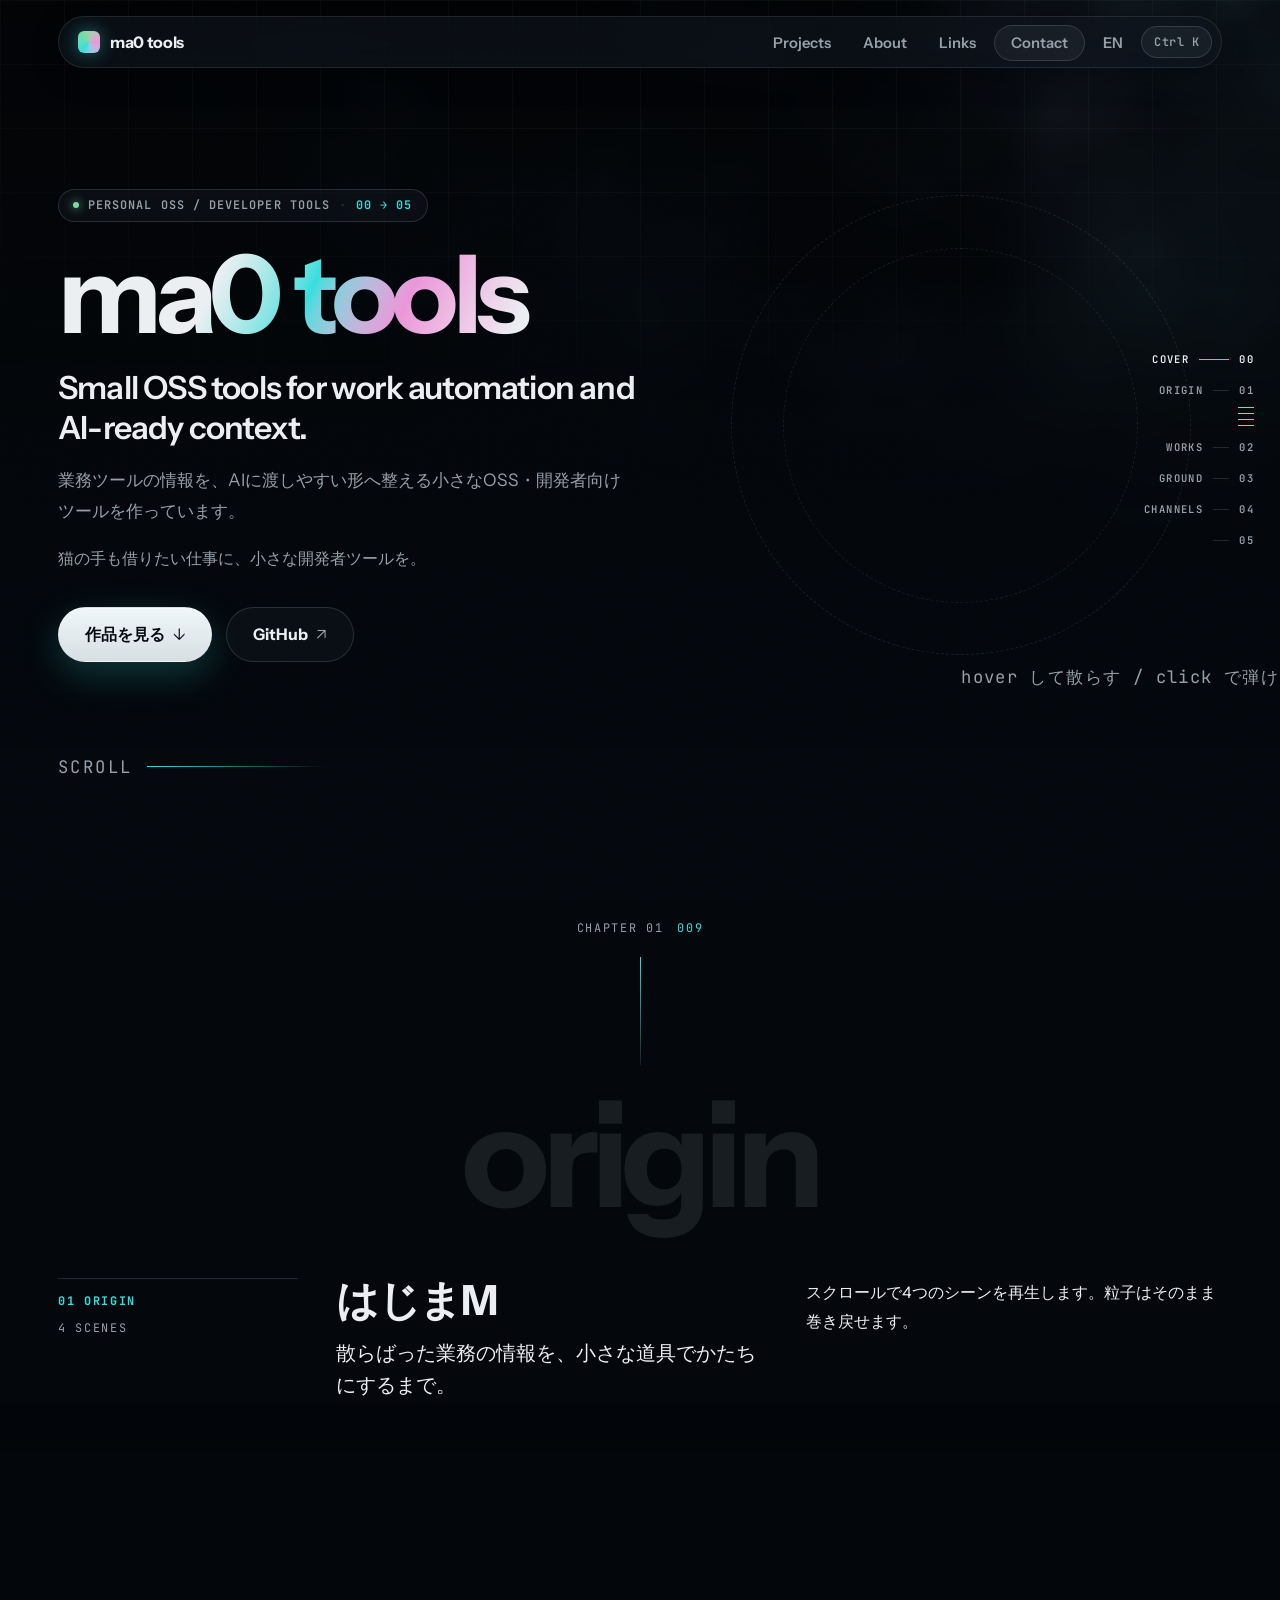
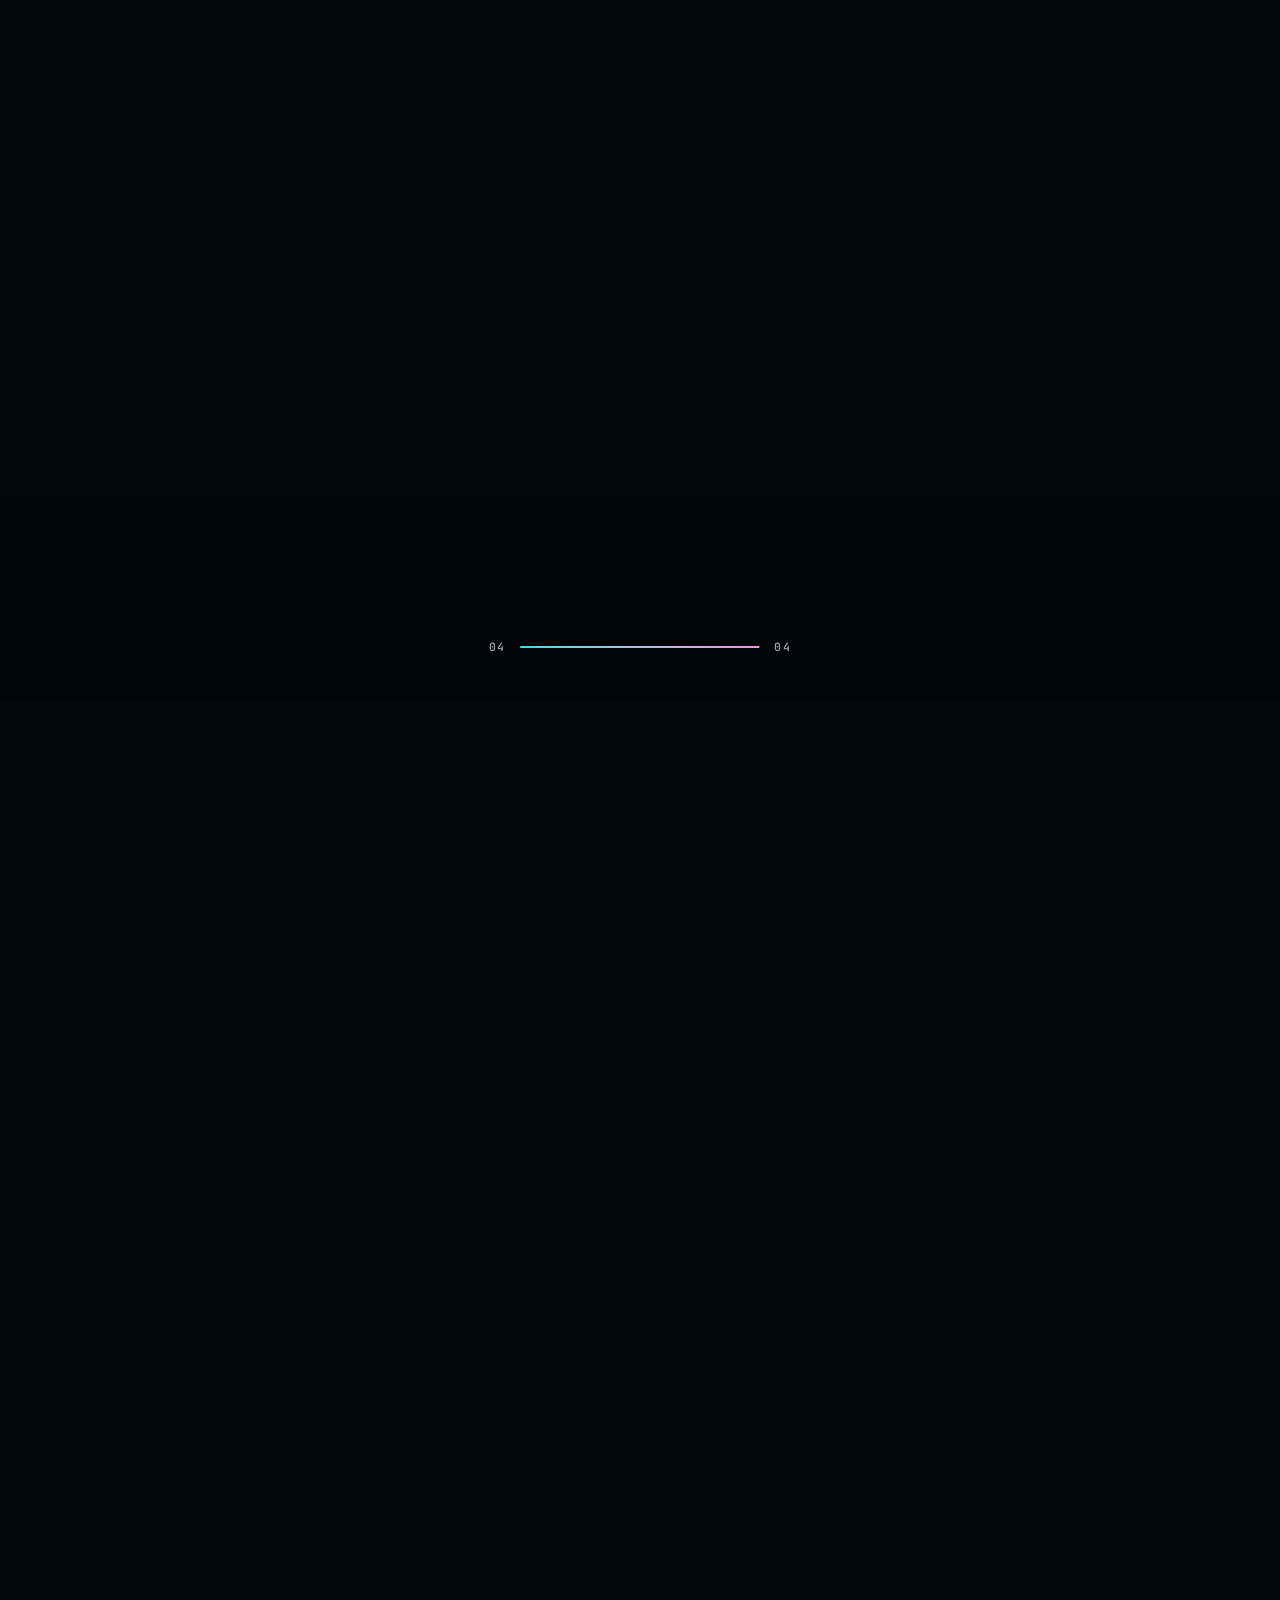
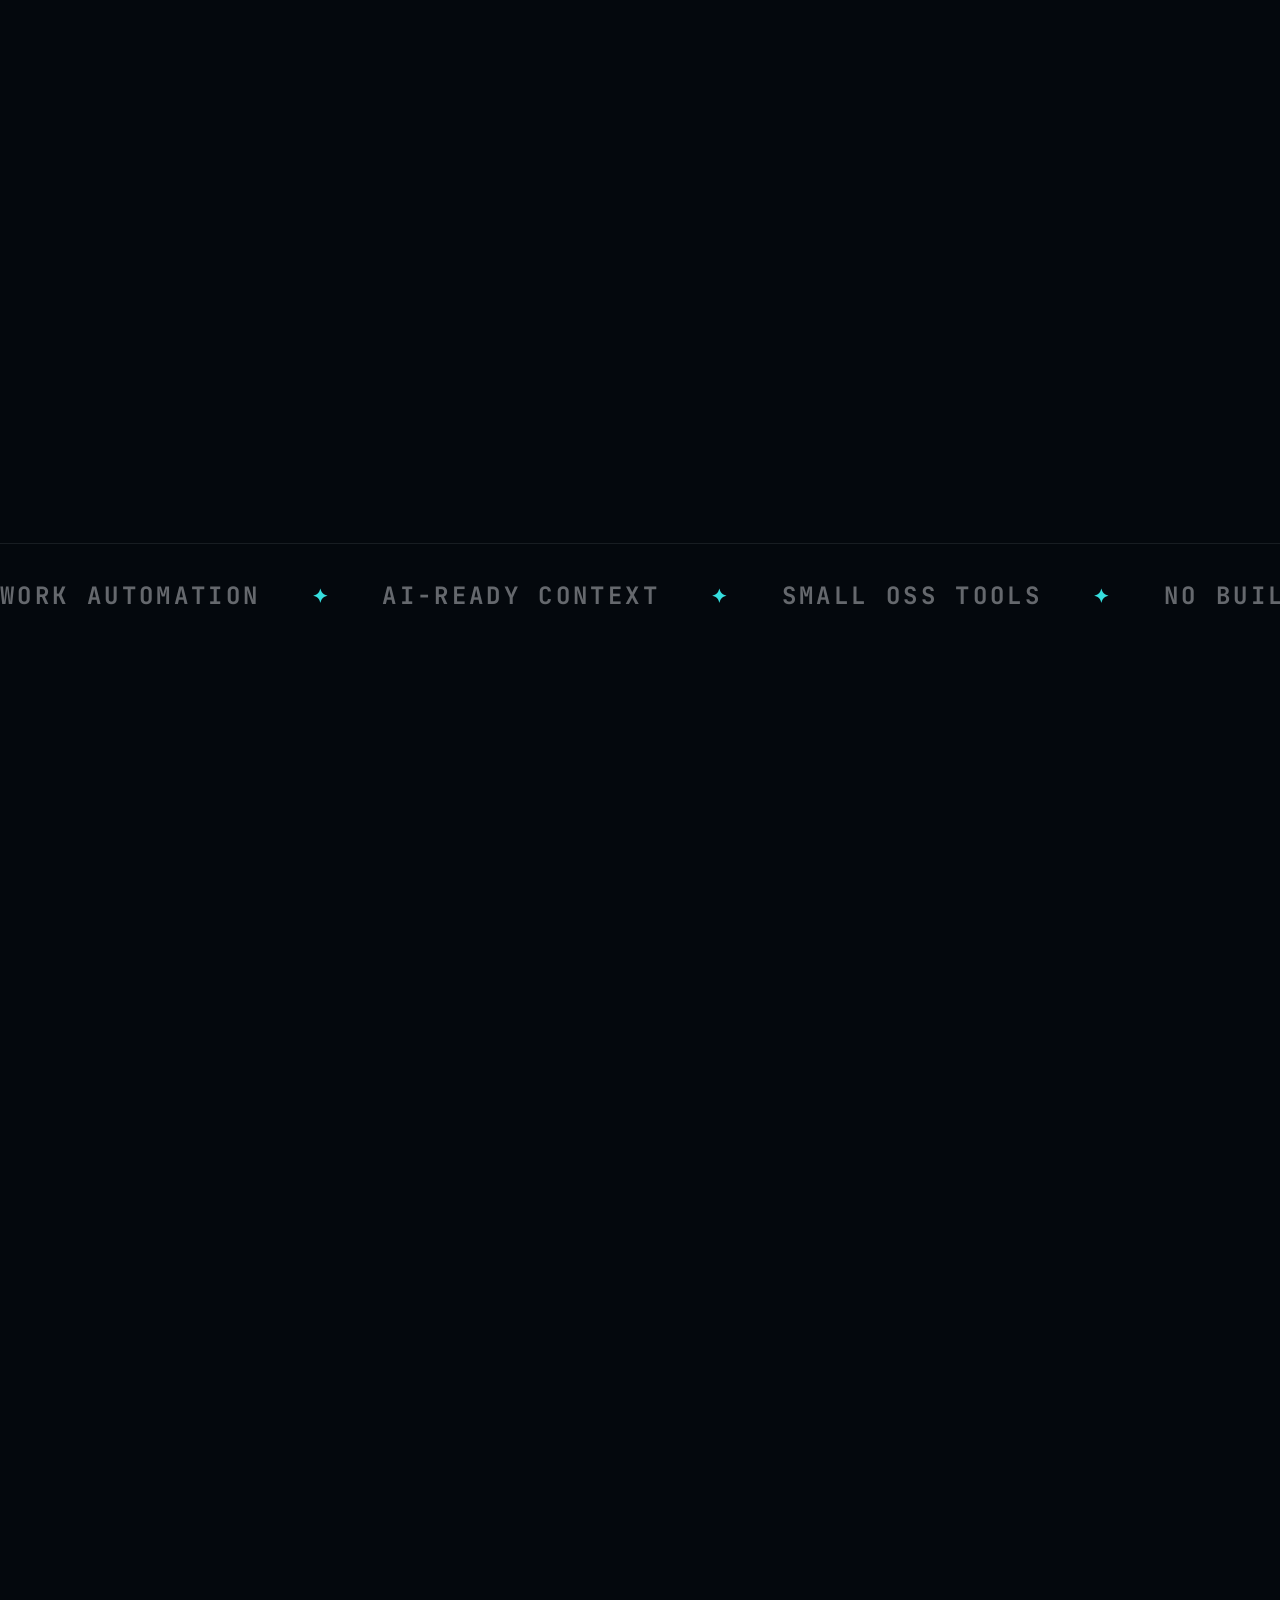
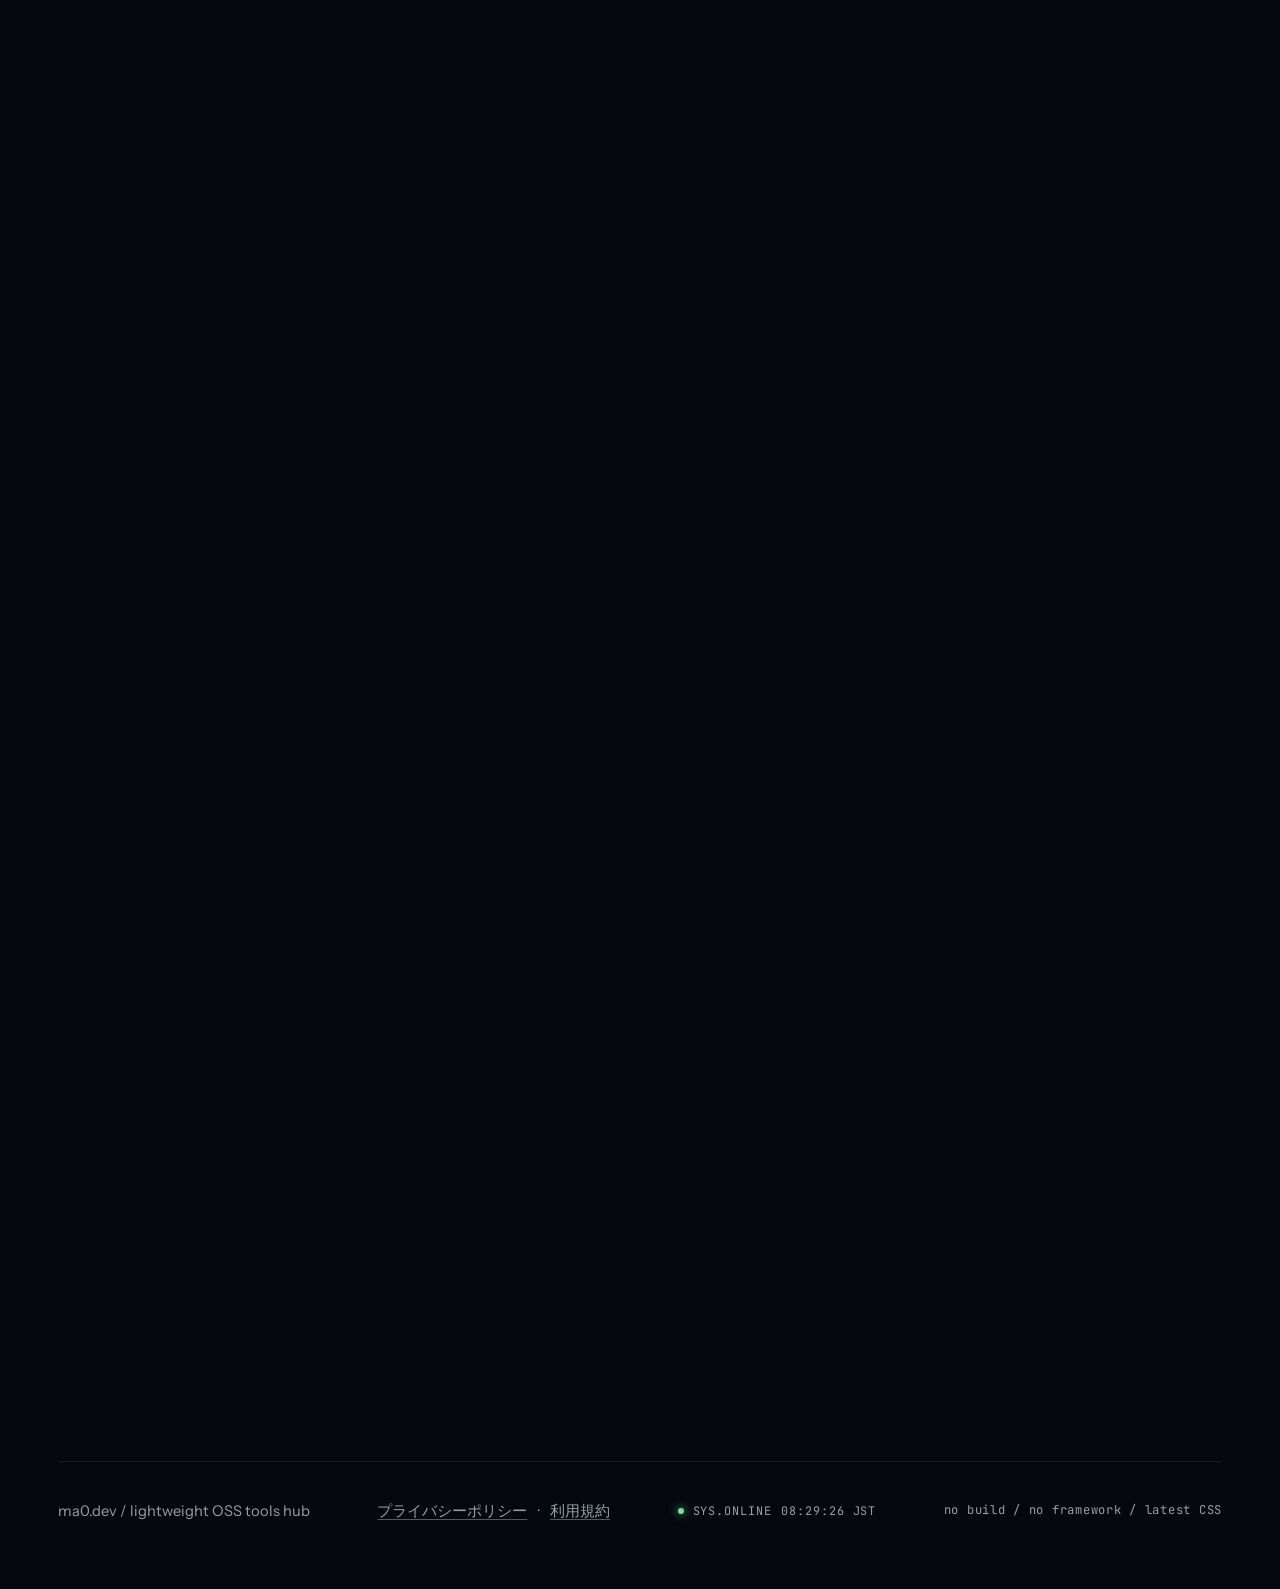
==== commit 4154a774: "Add Dopasta TikTok MCP legal pages" ====
--- a/index.html
+++ b/index.html
@@ -214,11 +214,11 @@
         <div class="chapter-grid">
           <div class="chapter-meta">
             <span class="chapter-index">02 Works</span>
-            <span class="chapter-stamp">2 released / 1 upcoming</span>
+            <span class="chapter-stamp">2 released</span>
           </div>
           <div class="chapter-lead">
             <h2>Projects</h2>
-            <p class="chapter-standfirst">公開中の2作品と、公開準備中の新作を紹介します。</p>
+            <p class="chapter-standfirst">いま公開している作品を2つ紹介します。</p>
           </div>
           <div class="chapter-body">
             <div class="card-grid">
@@ -246,18 +246,6 @@
                 <p>静かな配色で使える、個人向けのリンクダッシュボードです。</p>
                 <p class="project-actions"><a class="project-link" href="https://github.com/ma0dev0/quiet-links" target="_blank" rel="noopener noreferrer">GitHubで見る<span class="button-arrow" aria-hidden="true">↗</span></a></p>
               </article>
-              <article class="card project-card project-card--upcoming">
-                <figure class="project-image">
-                  <img src="/assets/dopasta.jpg" alt="ドパスタのマスコット、ドパ猫のビジュアル" width="900" height="600" loading="lazy" decoding="async">
-                </figure>
-                <div class="card-top">
-                  <h3>ドパスタ</h3>
-                  <span class="status status--soon">準備中</span>
-                </div>
-                <p class="project-meta">Music project / Learning EDM</p>
-                <p>中1英語の使い分けを、1曲1テーマ・90秒のEDMで扱う学習音楽プロジェクトです。</p>
-                <p class="project-actions"><span class="project-coming-soon">YouTube公開準備中</span></p>
-              </article>
             </div>
           </div>
         </div>
@@ -368,6 +356,11 @@
 
     <footer class="site-footer">
       <p>ma0.dev / lightweight OSS tools hub</p>
+      <p class="footer-links">
+        <a href="/dopasta-tiktok-mcp/privacy/">プライバシーポリシー</a>
+        <span aria-hidden="true">·</span>
+        <a href="/dopasta-tiktok-mcp/terms/">利用規約</a>
+      </p>
       <p class="footer-tag">no build / no framework / latest CSS</p>
     </footer>
   </div>
--- a/style.css
+++ b/style.css
@@ -1127,12 +1127,6 @@
   box-shadow: var(--shadow-strong);
 }
 
-.project-card--upcoming {
-  grid-column: 1 / -1;
-  justify-self: center;
-  width: calc(50% - 10px);
-}
-
 .project-image {
   position: relative;
   margin: 0 0 20px;
@@ -1215,17 +1209,6 @@
   box-shadow: 0 0 8px var(--mint);
 }
 
-.status--soon {
-  border-color: color-mix(in oklch, var(--magenta) 35%, transparent);
-  background: color-mix(in oklch, var(--magenta) 10%, transparent);
-  color: var(--magenta);
-}
-
-.status--soon::before {
-  background: var(--magenta);
-  box-shadow: 0 0 8px var(--magenta);
-}
-
 .project-meta {
   margin: 0 0 12px;
   color: var(--cyan);
@@ -1281,17 +1264,6 @@
   scale: 0.97;
 }
 
-.project-coming-soon {
-  display: inline-flex;
-  align-items: center;
-  min-height: 44px;
-  color: var(--muted);
-  font-family: var(--mono);
-  font-size: 0.76rem;
-  font-weight: 600;
-  letter-spacing: 0.05em;
-}
-
 /* ---- about ---- */
 
 .about-lead {
@@ -1463,6 +1435,21 @@
 
 .site-footer p {
   margin: 0;
+}
+
+.footer-links {
+  display: flex;
+  gap: 0.65rem;
+  align-items: center;
+}
+
+.footer-links a {
+  text-decoration-color: color-mix(in oklch, var(--muted) 55%, transparent);
+}
+
+.footer-links a:hover {
+  color: var(--cyan);
+  text-decoration-color: currentColor;
 }
 
 .footer-tag {
@@ -1790,11 +1777,6 @@
 
   .project-card {
     transform: none;
-  }
-
-  .project-card--upcoming {
-    grid-column: auto;
-    width: 100%;
   }
 }
 
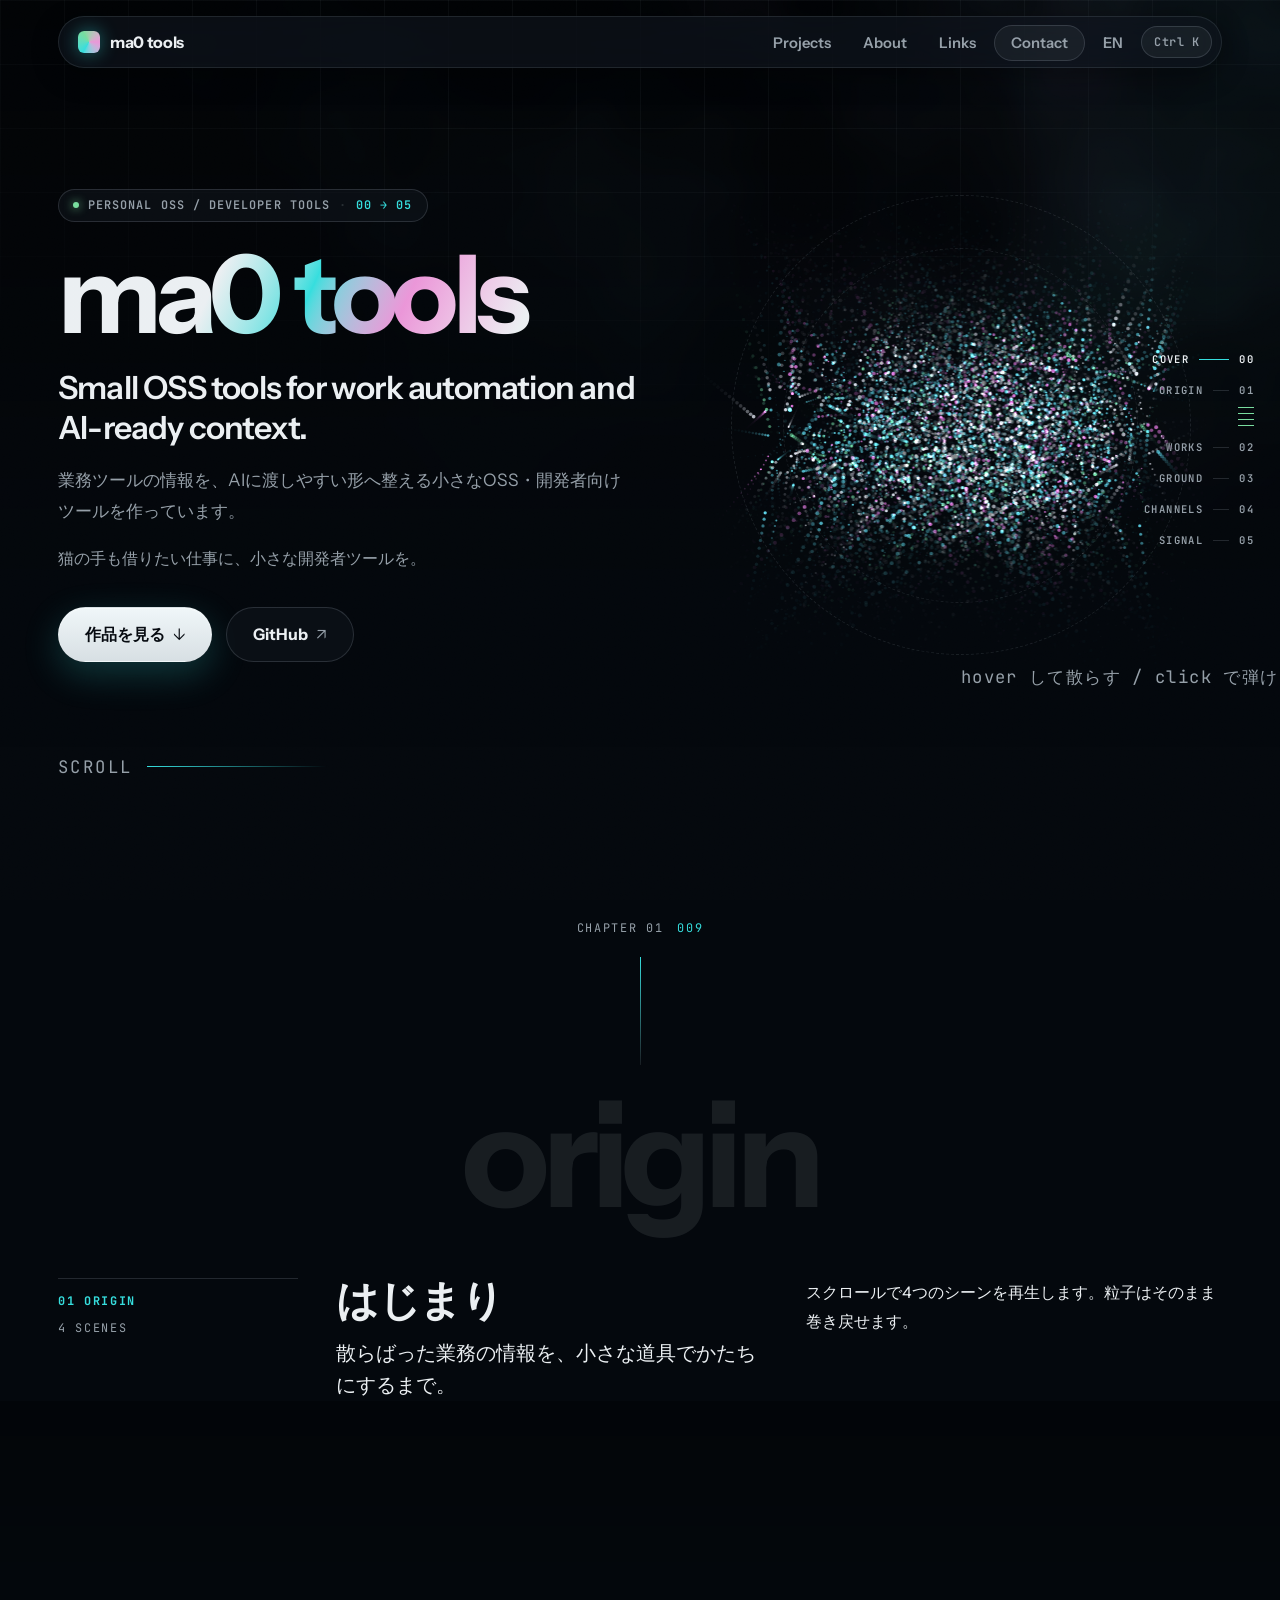
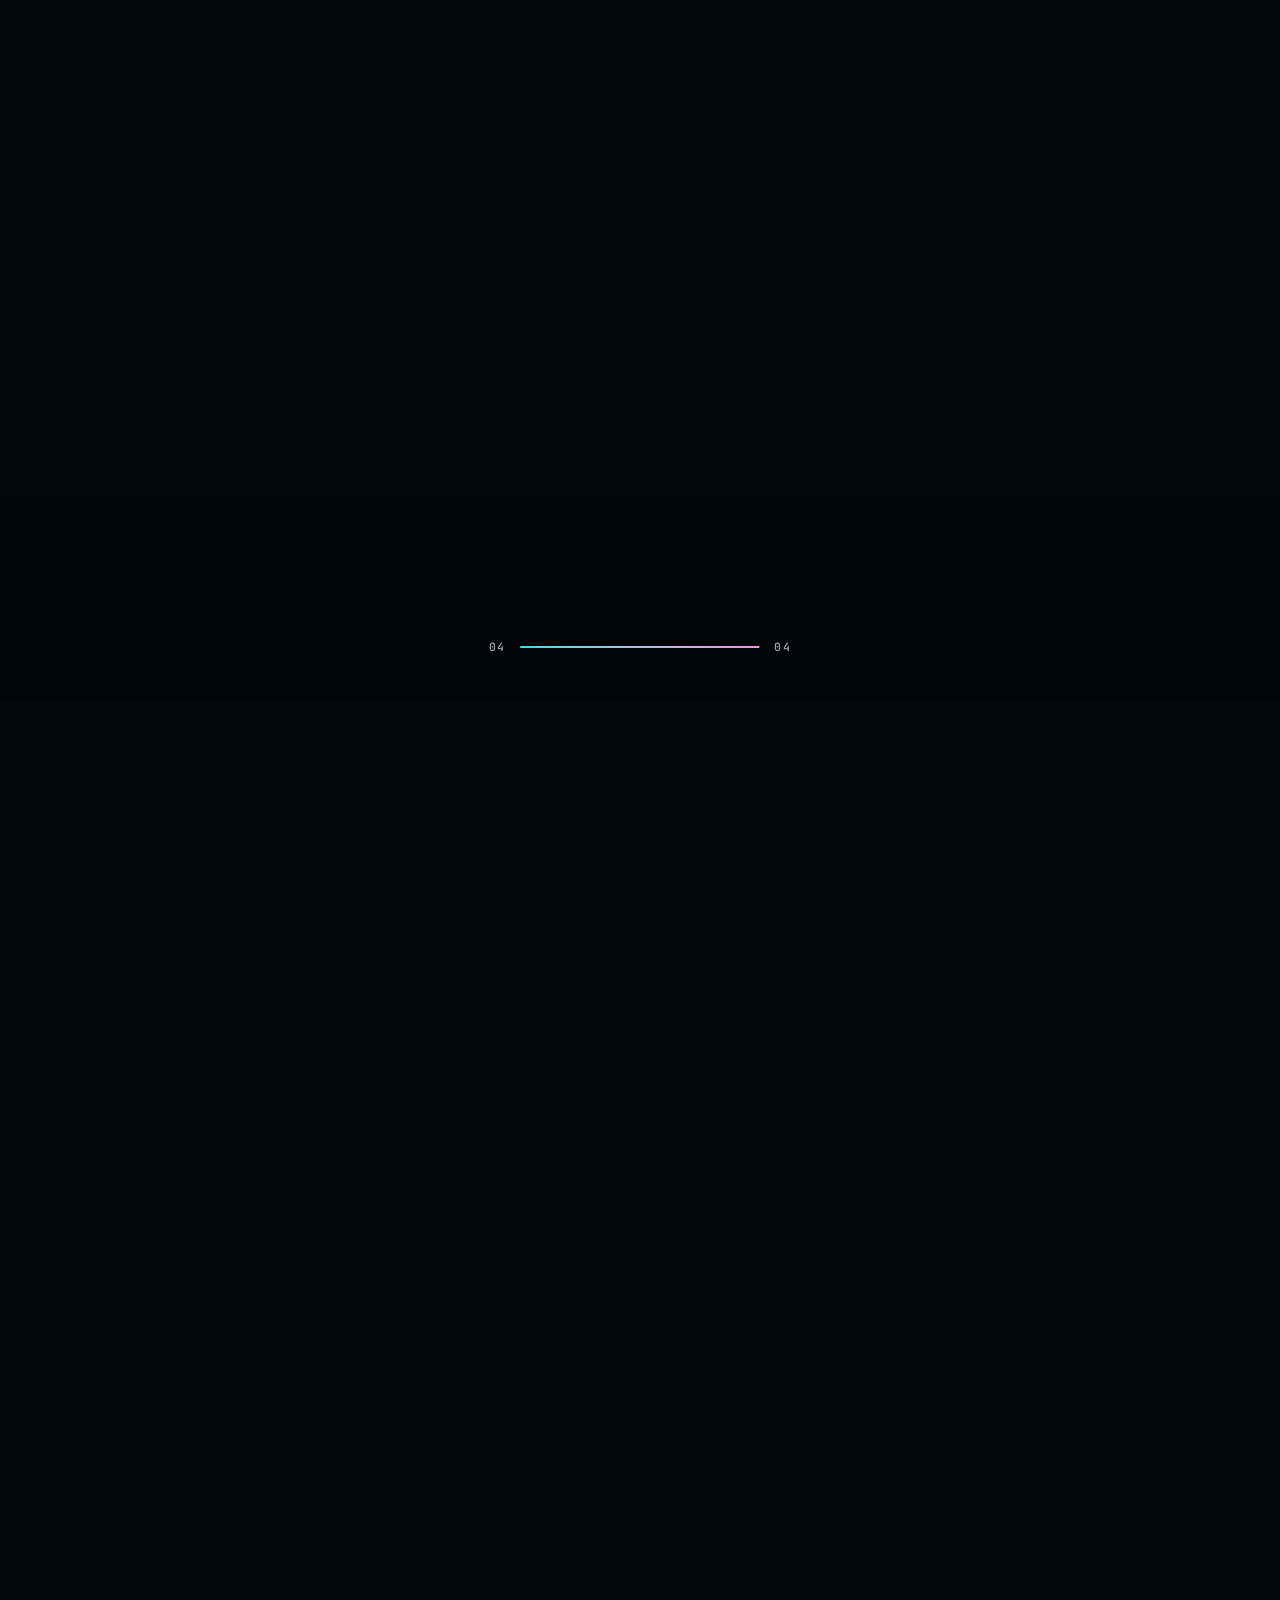
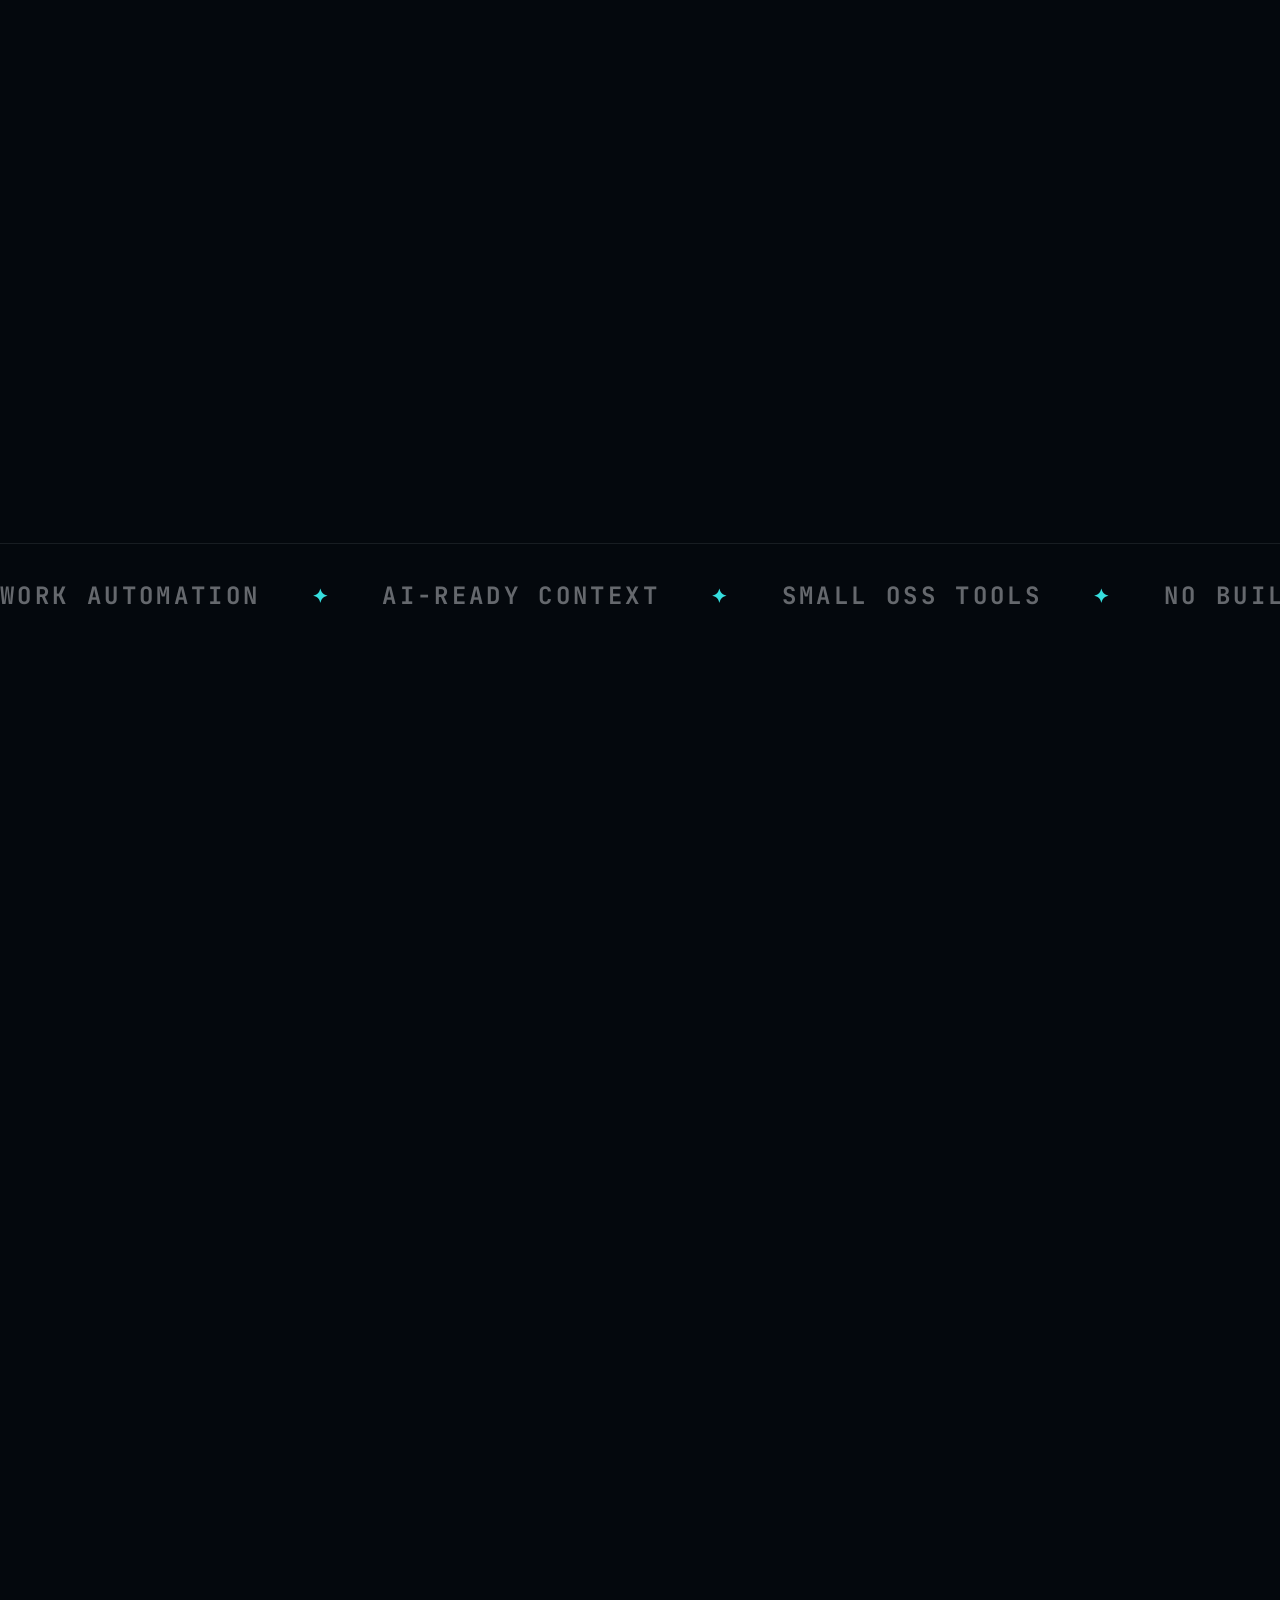
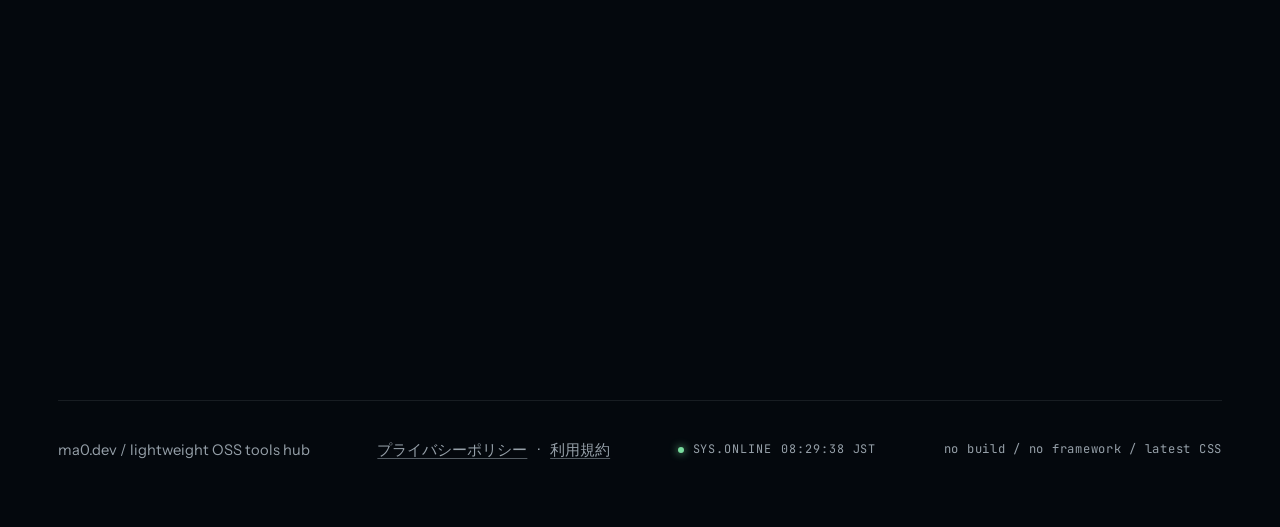
==== commit f3d0fe53: "Add Dopasta project to site (#18)" ====
--- a/index.html
+++ b/index.html
@@ -214,11 +214,11 @@
         <div class="chapter-grid">
           <div class="chapter-meta">
             <span class="chapter-index">02 Works</span>
-            <span class="chapter-stamp">2 released</span>
+            <span class="chapter-stamp">2 released / 1 upcoming</span>
           </div>
           <div class="chapter-lead">
             <h2>Projects</h2>
-            <p class="chapter-standfirst">いま公開している作品を2つ紹介します。</p>
+            <p class="chapter-standfirst">公開中の2作品と、公開準備中の新作を紹介します。</p>
           </div>
           <div class="chapter-body">
             <div class="card-grid">
@@ -246,6 +246,18 @@
                 <p>静かな配色で使える、個人向けのリンクダッシュボードです。</p>
                 <p class="project-actions"><a class="project-link" href="https://github.com/ma0dev0/quiet-links" target="_blank" rel="noopener noreferrer">GitHubで見る<span class="button-arrow" aria-hidden="true">↗</span></a></p>
               </article>
+              <article class="card project-card project-card--upcoming">
+                <figure class="project-image">
+                  <img src="/assets/dopasta.jpg" alt="ドパスタのマスコット、ドパ猫のビジュアル" width="900" height="600" loading="lazy" decoding="async">
+                </figure>
+                <div class="card-top">
+                  <h3>ドパスタ</h3>
+                  <span class="status status--soon">準備中</span>
+                </div>
+                <p class="project-meta">Music project / Learning EDM</p>
+                <p>中1英語の使い分けを、1曲1テーマ・90秒のEDMで扱う学習音楽プロジェクトです。</p>
+                <p class="project-actions"><span class="project-coming-soon">YouTube公開準備中</span></p>
+              </article>
             </div>
           </div>
         </div>
--- a/style.css
+++ b/style.css
@@ -1127,6 +1127,12 @@
   box-shadow: var(--shadow-strong);
 }
 
+.project-card--upcoming {
+  grid-column: 1 / -1;
+  justify-self: center;
+  width: calc(50% - 10px);
+}
+
 .project-image {
   position: relative;
   margin: 0 0 20px;
@@ -1209,6 +1215,17 @@
   box-shadow: 0 0 8px var(--mint);
 }
 
+.status--soon {
+  border-color: color-mix(in oklch, var(--magenta) 35%, transparent);
+  background: color-mix(in oklch, var(--magenta) 10%, transparent);
+  color: var(--magenta);
+}
+
+.status--soon::before {
+  background: var(--magenta);
+  box-shadow: 0 0 8px var(--magenta);
+}
+
 .project-meta {
   margin: 0 0 12px;
   color: var(--cyan);
@@ -1262,6 +1279,17 @@
 
 .project-link:active {
   scale: 0.97;
+}
+
+.project-coming-soon {
+  display: inline-flex;
+  align-items: center;
+  min-height: 44px;
+  color: var(--muted);
+  font-family: var(--mono);
+  font-size: 0.76rem;
+  font-weight: 600;
+  letter-spacing: 0.05em;
 }
 
 /* ---- about ---- */
@@ -1777,6 +1805,11 @@
 
   .project-card {
     transform: none;
+  }
+
+  .project-card--upcoming {
+    grid-column: auto;
+    width: 100%;
   }
 }
 
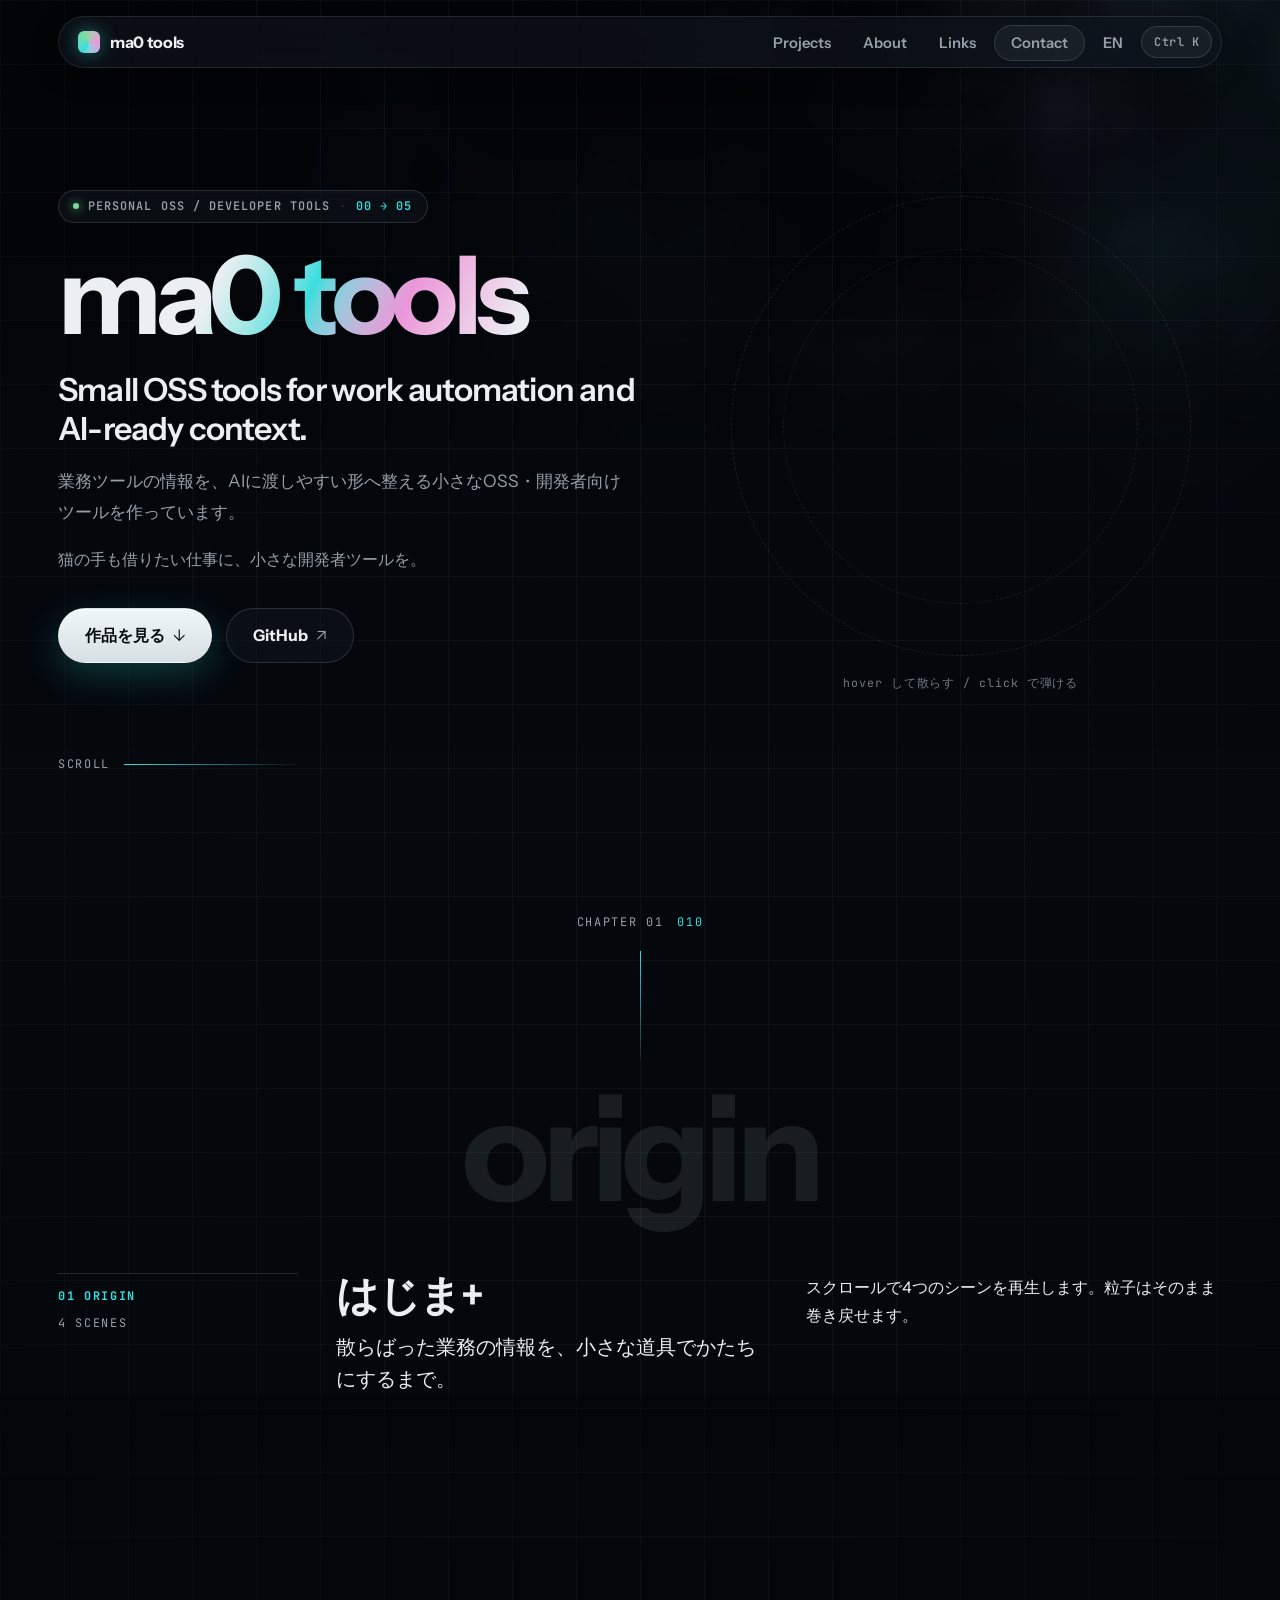
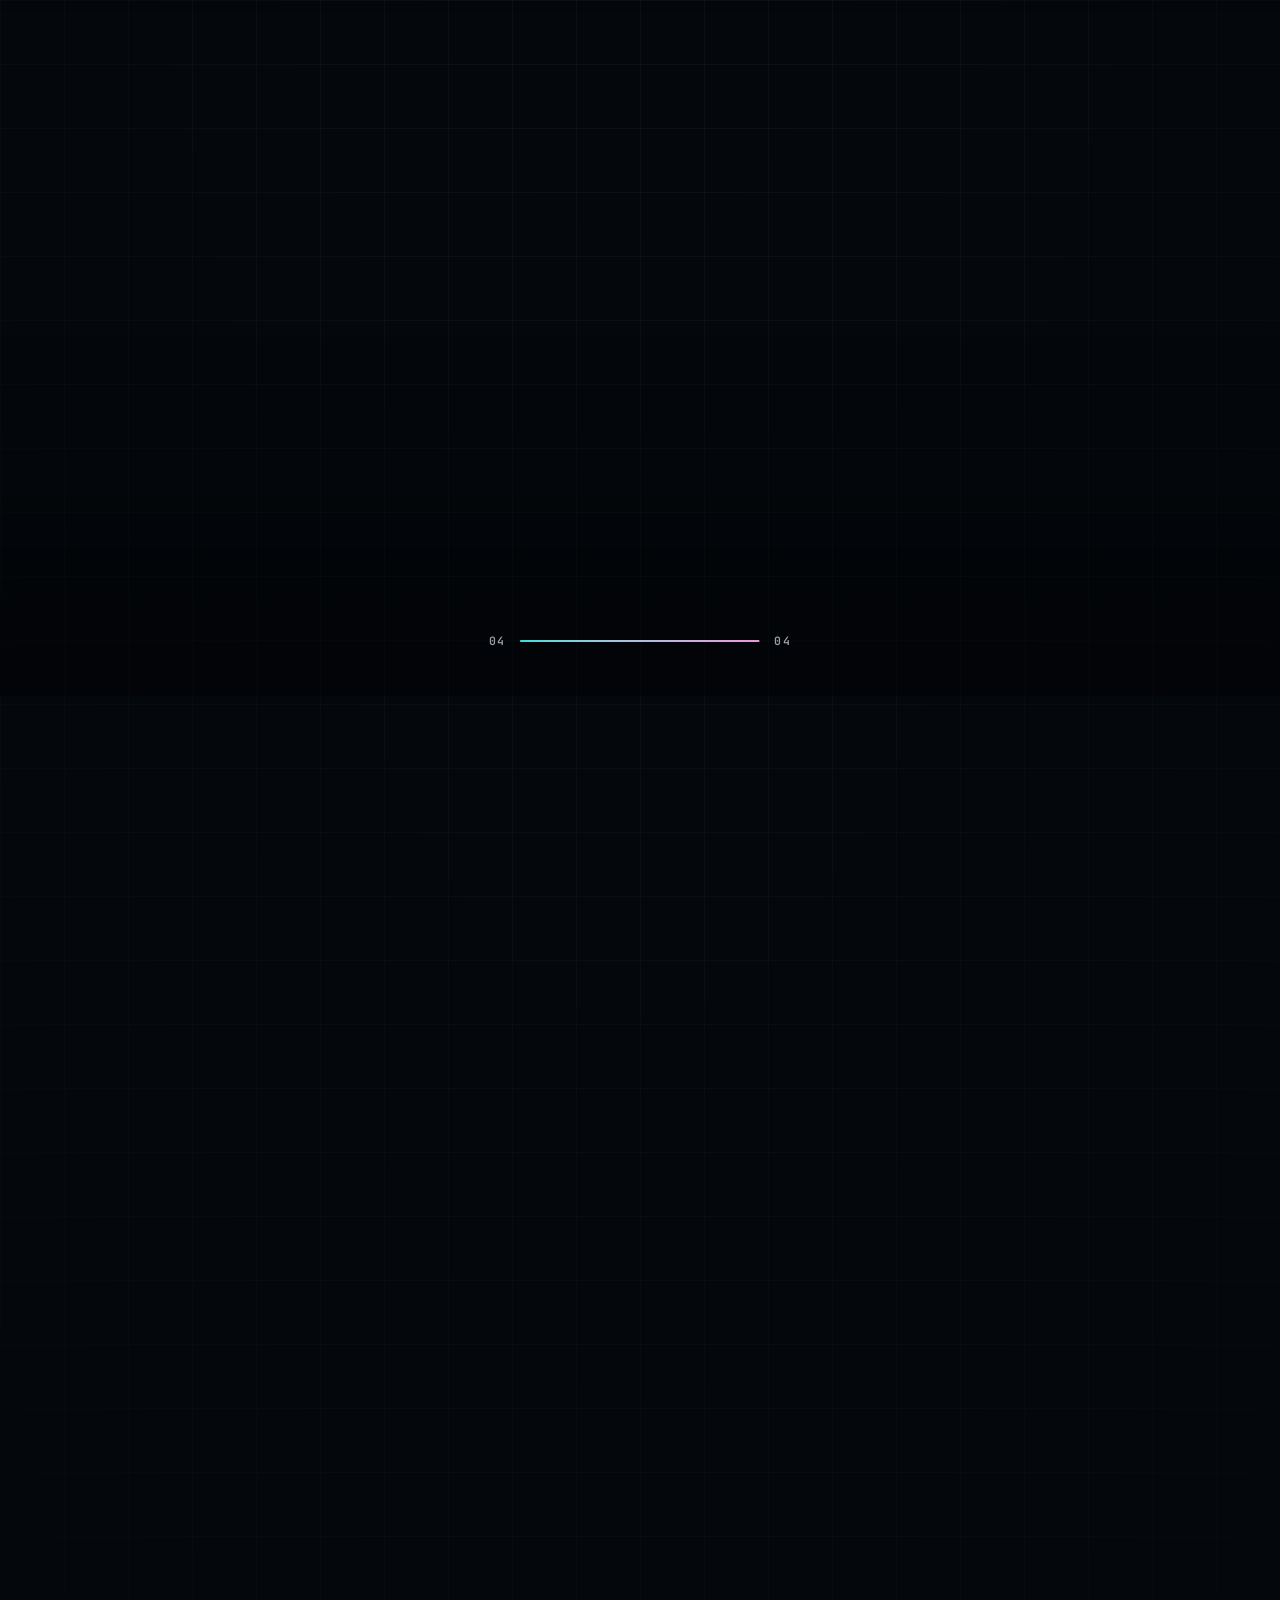
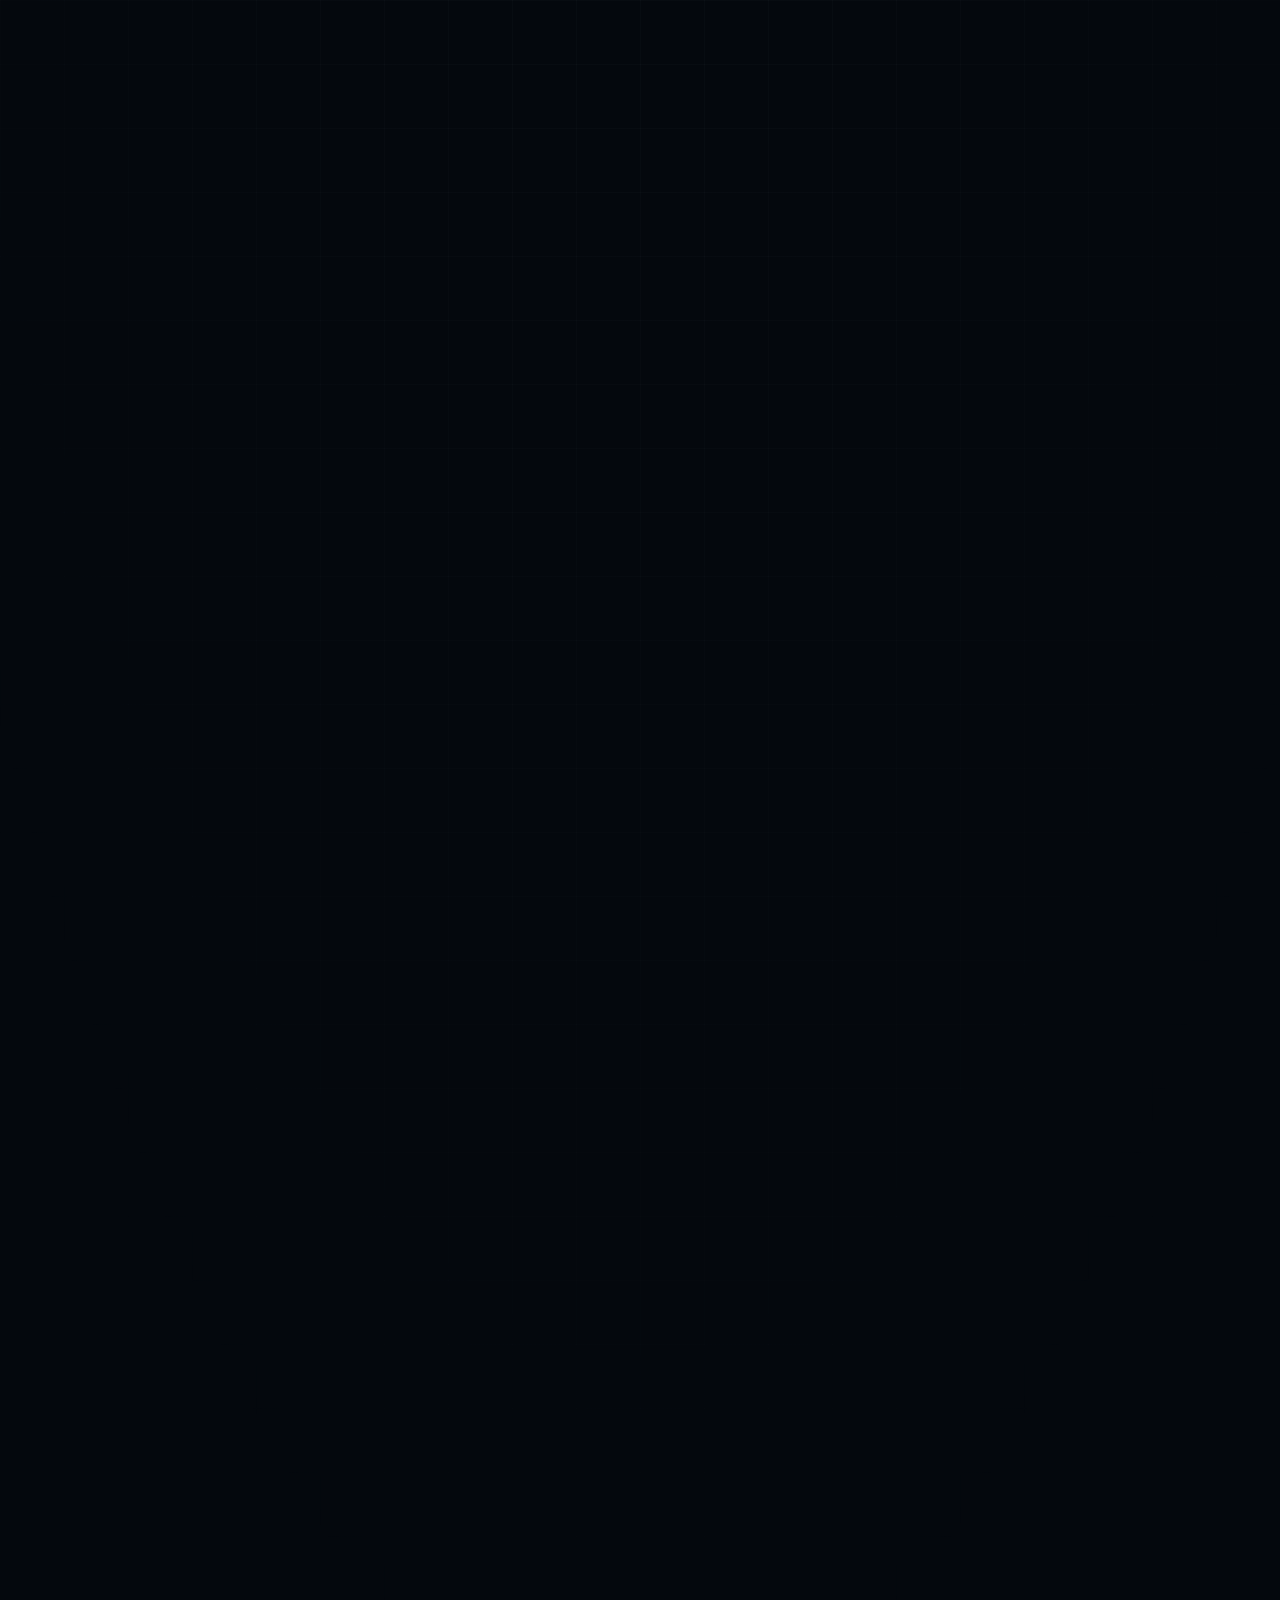
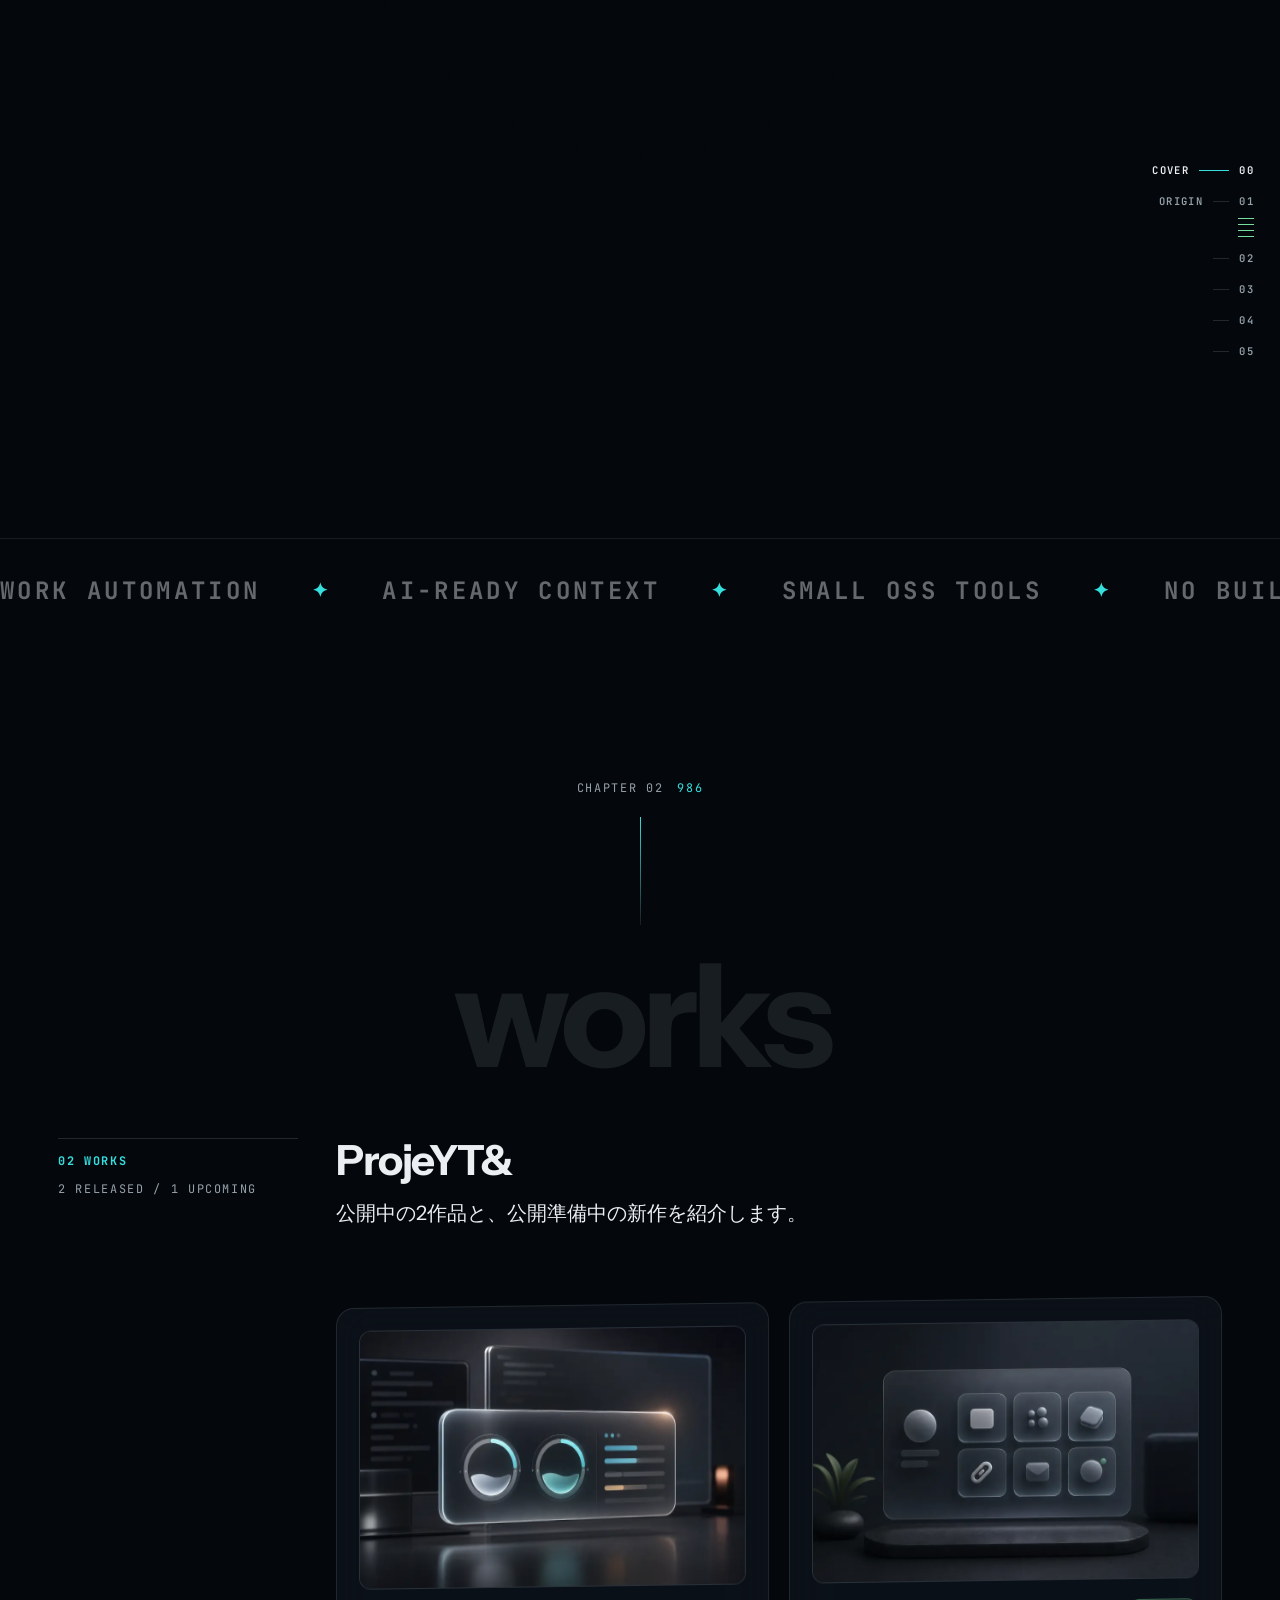
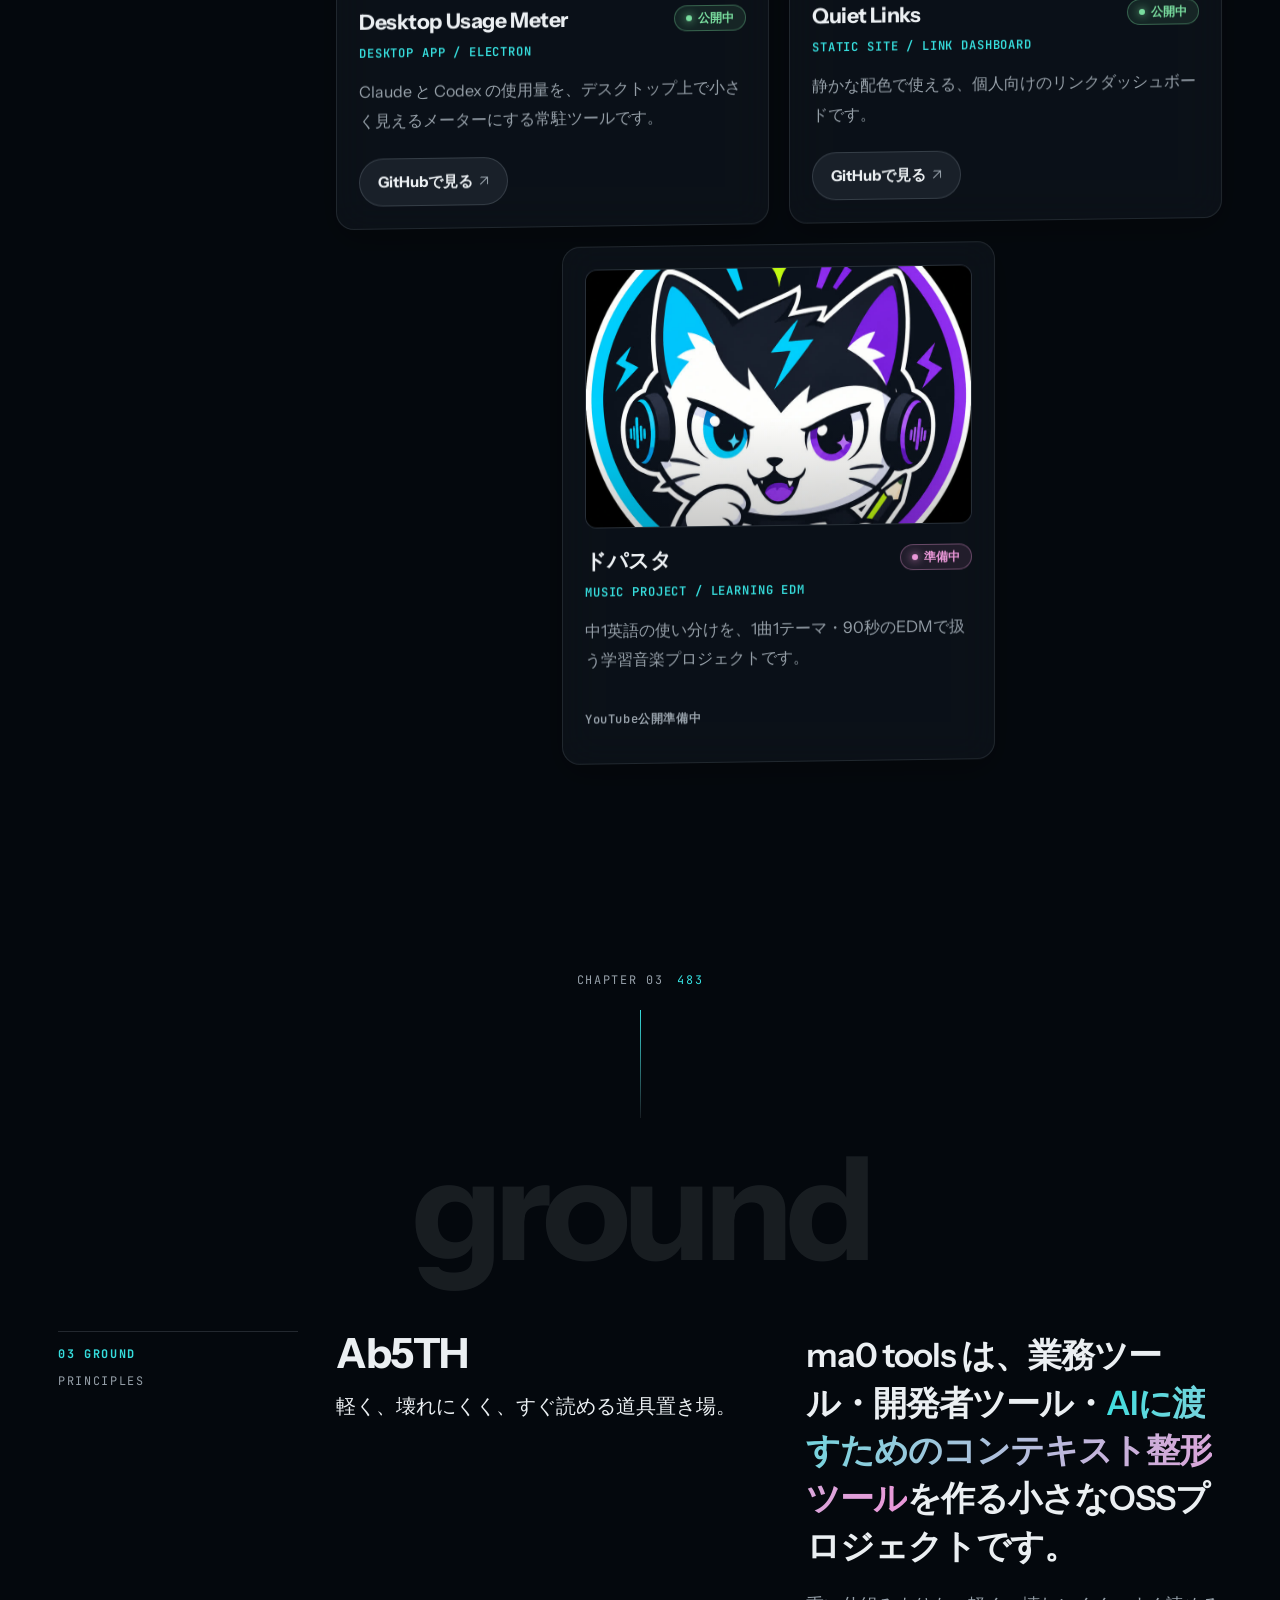
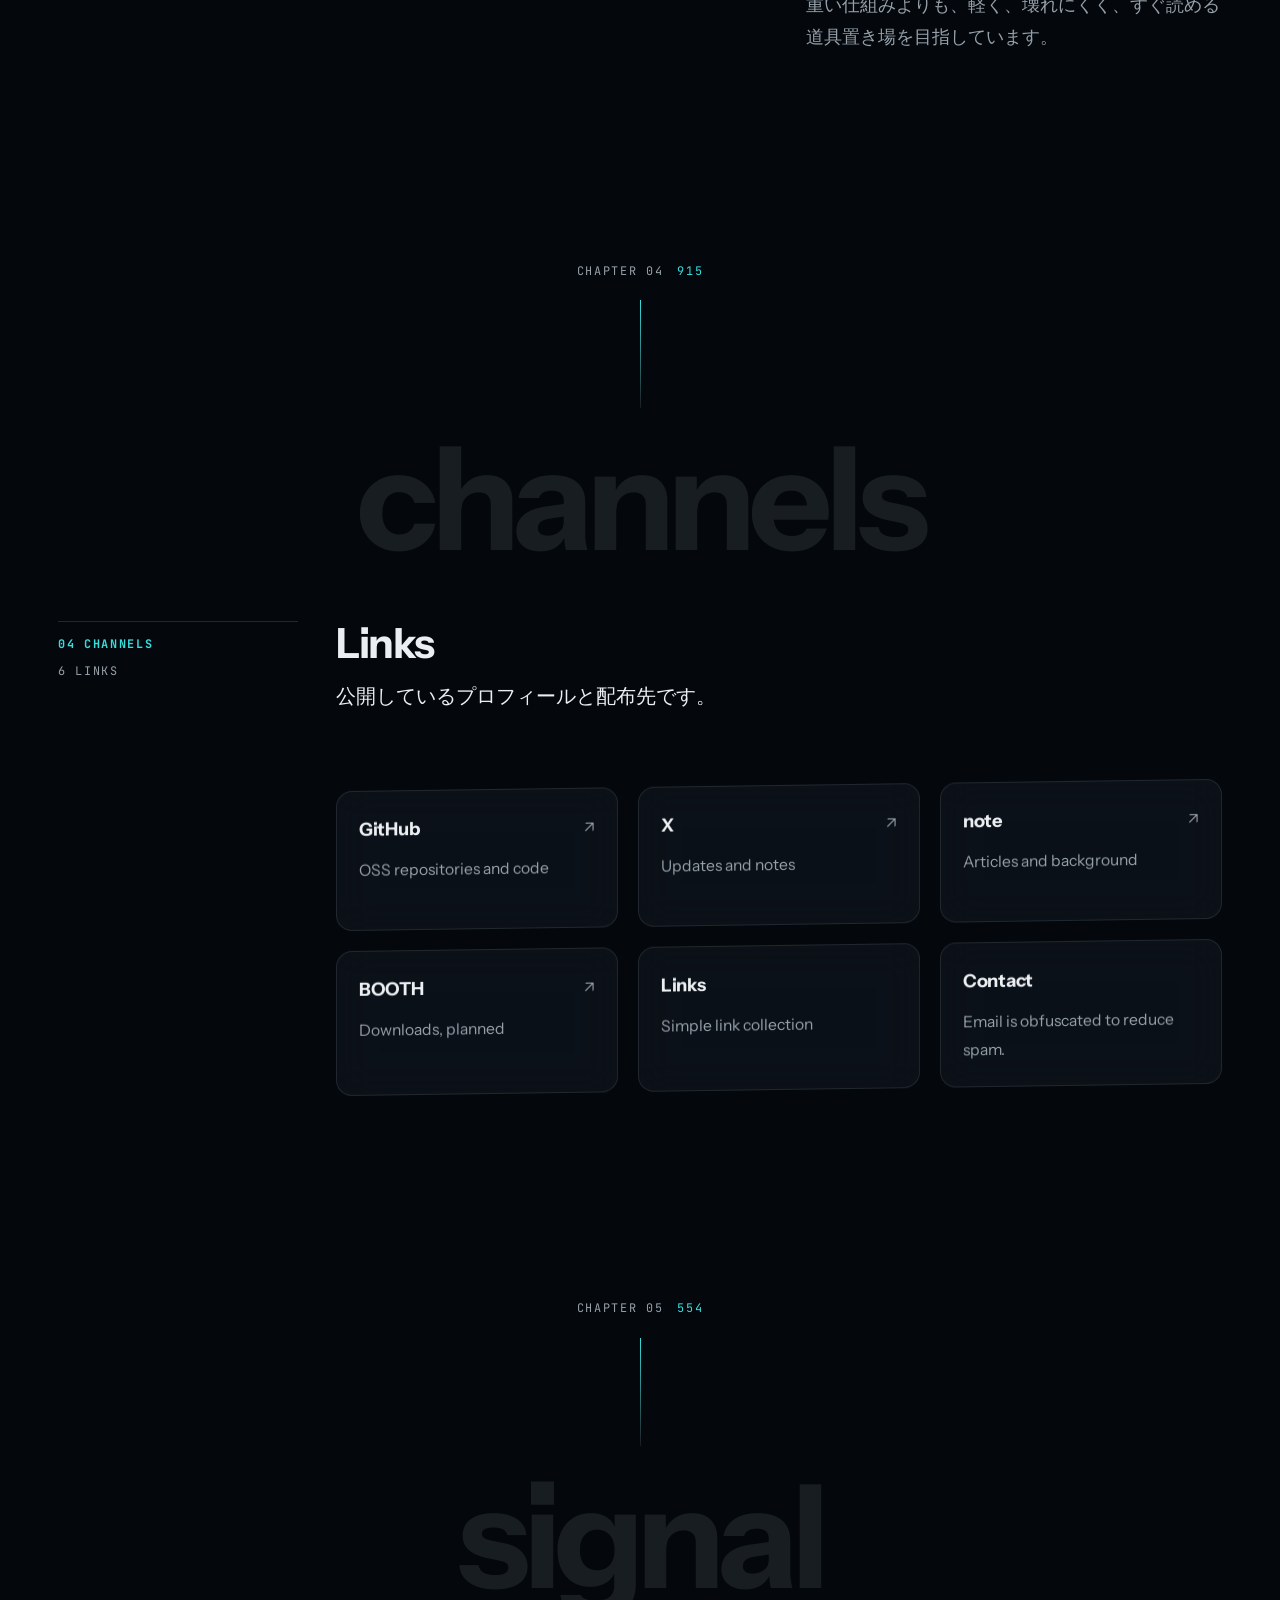
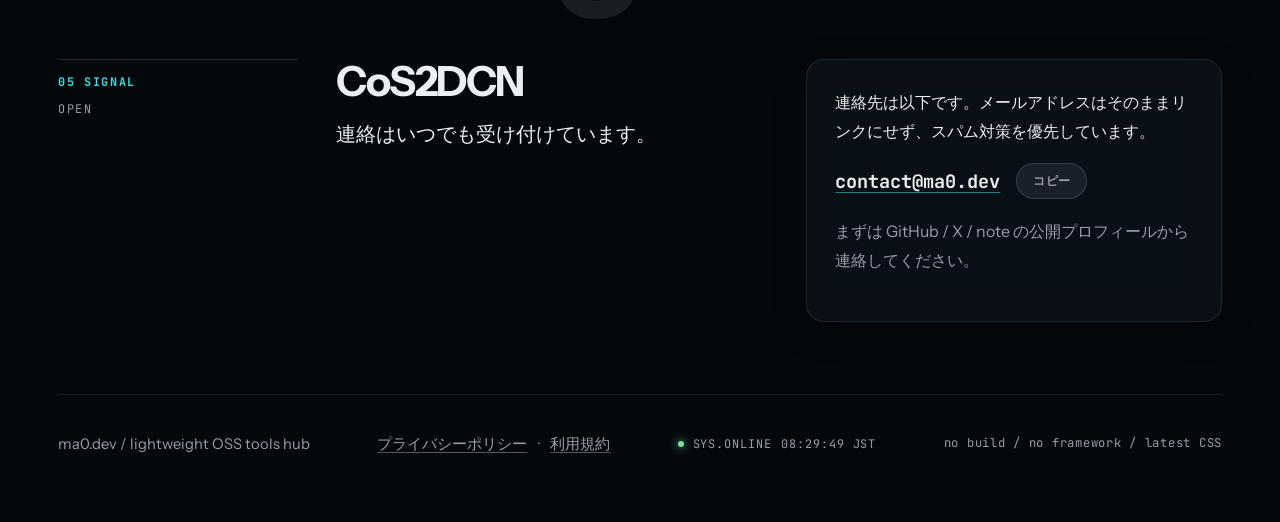
==== commit 836c74c1: "Fix chapter navigation and responsive overflow" ====
--- a/index.html
+++ b/index.html
@@ -1,4 +1,4 @@
-<!doctype html>
+<!DOCTYPE html>
 <html lang="ja">
 <head>
   <meta charset="utf-8">
@@ -22,7 +22,7 @@
   <link rel="icon" href="/favicon.svg" type="image/svg+xml">
   <link rel="preconnect" href="https://fonts.googleapis.com">
   <link rel="preconnect" href="https://fonts.gstatic.com" crossorigin>
-  <link href="https://fonts.googleapis.com/css2?family=Instrument+Sans:ital,wght@0,400..700;1,400..700&family=JetBrains+Mono:wght@400;600;700&display=swap" rel="stylesheet">
+  <link href="https://fonts.googleapis.com/css2?family=Instrument+Sans:ital,wght@0,400..700;1,400..700&amp;family=JetBrains+Mono:wght@400;600;700&amp;display=swap" rel="stylesheet">
   <link rel="stylesheet" href="/style.css">
   <script type="speculationrules">
     {"prefetch":[{"source":"list","urls":["/","/links/","/en/","/en/links/"],"eagerness":"moderate"}]}
@@ -108,7 +108,7 @@
           <p class="hero-copy">Small OSS tools for work automation and AI-ready context.</p>
           <p>業務ツールの情報を、AIに渡しやすい形へ整える小さなOSS・開発者向けツールを作っています。</p>
           <p class="tagline">猫の手も借りたい仕事に、小さな開発者ツールを。</p>
-          <div class="hero-actions" aria-label="主要リンク">
+          <div class="hero-actions" role="group" aria-label="主要リンク">
             <a class="button primary-button" href="#projects">作品を見る<span class="button-arrow" aria-hidden="true">↓</span></a>
             <a class="button secondary-button" href="https://github.com/ma0dev0" target="_blank" rel="noopener noreferrer">GitHub<span class="button-arrow" aria-hidden="true">↗</span></a>
           </div>
@@ -117,7 +117,7 @@
         <div class="hero-visual">
           <div class="hero-ring hero-ring--outer" aria-hidden="true"></div>
           <div class="hero-ring hero-ring--inner" aria-hidden="true"></div>
-          <canvas class="particle-canvas" aria-label="ma0のロゴと猫の手のあいだを行き来するインタラクティブなパーティクル"></canvas>
+          <canvas class="particle-canvas" role="img" aria-label="ma0のロゴと猫の手のあいだを行き来するインタラクティブなパーティクル"></canvas>
           <p class="hero-visual-fallback" aria-hidden="true">ma0</p>
           <p class="hero-visual-caption" aria-hidden="true">hover して散らす / click で弾ける</p>
         </div>
--- a/style.css
+++ b/style.css
@@ -496,7 +496,7 @@
   font-size: 1.02rem;
 }
 
-.hero p:not(.eyebrow):not(.hero-copy):not(.tagline) {
+.hero-content > p:not(.eyebrow):not(.hero-copy):not(.tagline) {
   max-width: 620px;
   margin: 0;
   color: var(--muted);
@@ -836,9 +836,11 @@
 .chapter.section {
   /* The divider carries the visual break instead of a rule */
   border-top: 0;
-  /* Chapters are far taller than a plain section; a stale estimate would make
-     the scrollbar (and the rail/counters riding on it) jump while skimming. */
-  contain-intrinsic-size: auto 1100px;
+  /* These chapters are anchor targets. Estimated off-screen heights make the
+     browser land above deep links when earlier chapters later expand. The DOM
+     is small and images remain lazy, so stable anchor geometry wins here. */
+  content-visibility: visible;
+  contain-intrinsic-size: none;
 }
 
 .chapter--film {
@@ -1588,20 +1590,22 @@
   .eyebrow,
   .hero h1,
   .hero-copy,
-  .hero p:not(.eyebrow):not(.hero-copy):not(.tagline),
+  .hero-content > p:not(.eyebrow):not(.hero-copy):not(.tagline),
   .tagline,
   .hero-actions,
-  .hero-visual {
+  .hero-visual,
+  .scroll-cue {
     animation: hero-rise 700ms var(--ease-out) both;
   }
 
   .eyebrow { animation-delay: 60ms; }
   .hero h1 { animation-delay: 130ms; animation-name: hero-rise, h1-sheen; animation-duration: 700ms, 8s; animation-timing-function: var(--ease-out), ease-in-out; animation-iteration-count: 1, infinite; animation-direction: normal, alternate; animation-fill-mode: both, none; }
   .hero-copy { animation-delay: 200ms; }
-  .hero p:not(.eyebrow):not(.hero-copy):not(.tagline) { animation-delay: 270ms; }
+  .hero-content > p:not(.eyebrow):not(.hero-copy):not(.tagline) { animation-delay: 270ms; }
   .tagline { animation-delay: 340ms; }
   .hero-actions { animation-delay: 410ms; }
   .hero-visual { animation-delay: 300ms; animation-duration: 760ms; }
+  .scroll-cue { animation-delay: 480ms; }
 
   .hero-ring--outer {
     animation: ring-spin 90s linear infinite;
@@ -1779,7 +1783,16 @@
   }
 
   .hero-visual {
+    justify-self: center;
+    width: min(100%, 380px);
     max-height: 380px;
+  }
+
+  .hero-visual-caption {
+    width: 100%;
+    max-width: 100%;
+    white-space: normal;
+    text-align: center;
   }
 
   .card-grid,
@@ -1878,6 +1891,24 @@
 .marquee-star {
   color: var(--cyan);
   font-size: 0.8em;
+}
+
+/* Viewport units include the classic scrollbar, which makes full-bleed bands
+   a few pixels wider than the page. Container units use body's actual content
+   width, so neither desktop nor mobile gains a hidden horizontal scroll range. */
+@supports (width: 100cqw) {
+  body {
+    container-type: inline-size;
+  }
+
+  .aurora-canvas {
+    width: 100cqw;
+  }
+
+  .enhanced .story,
+  .marquee {
+    margin-inline: calc(50% - 50cqw);
+  }
 }
 
 /* ============================================================
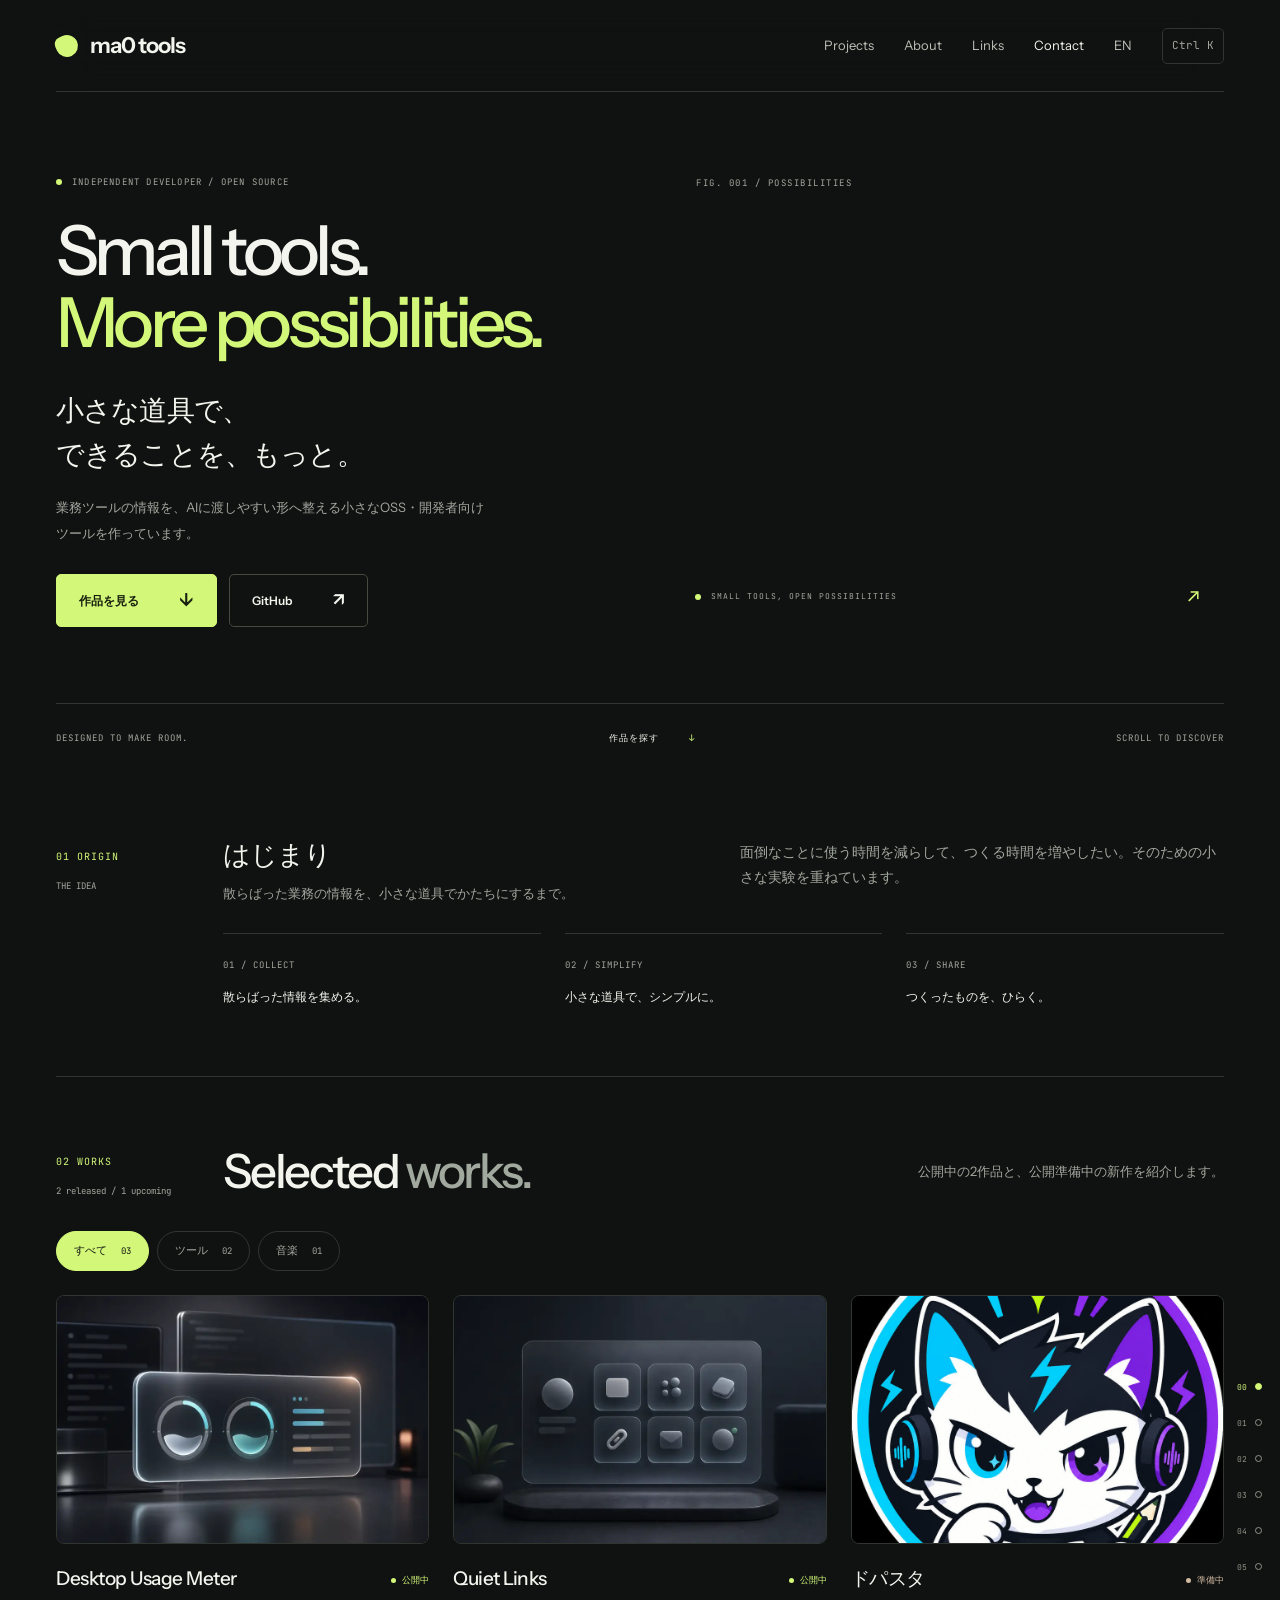
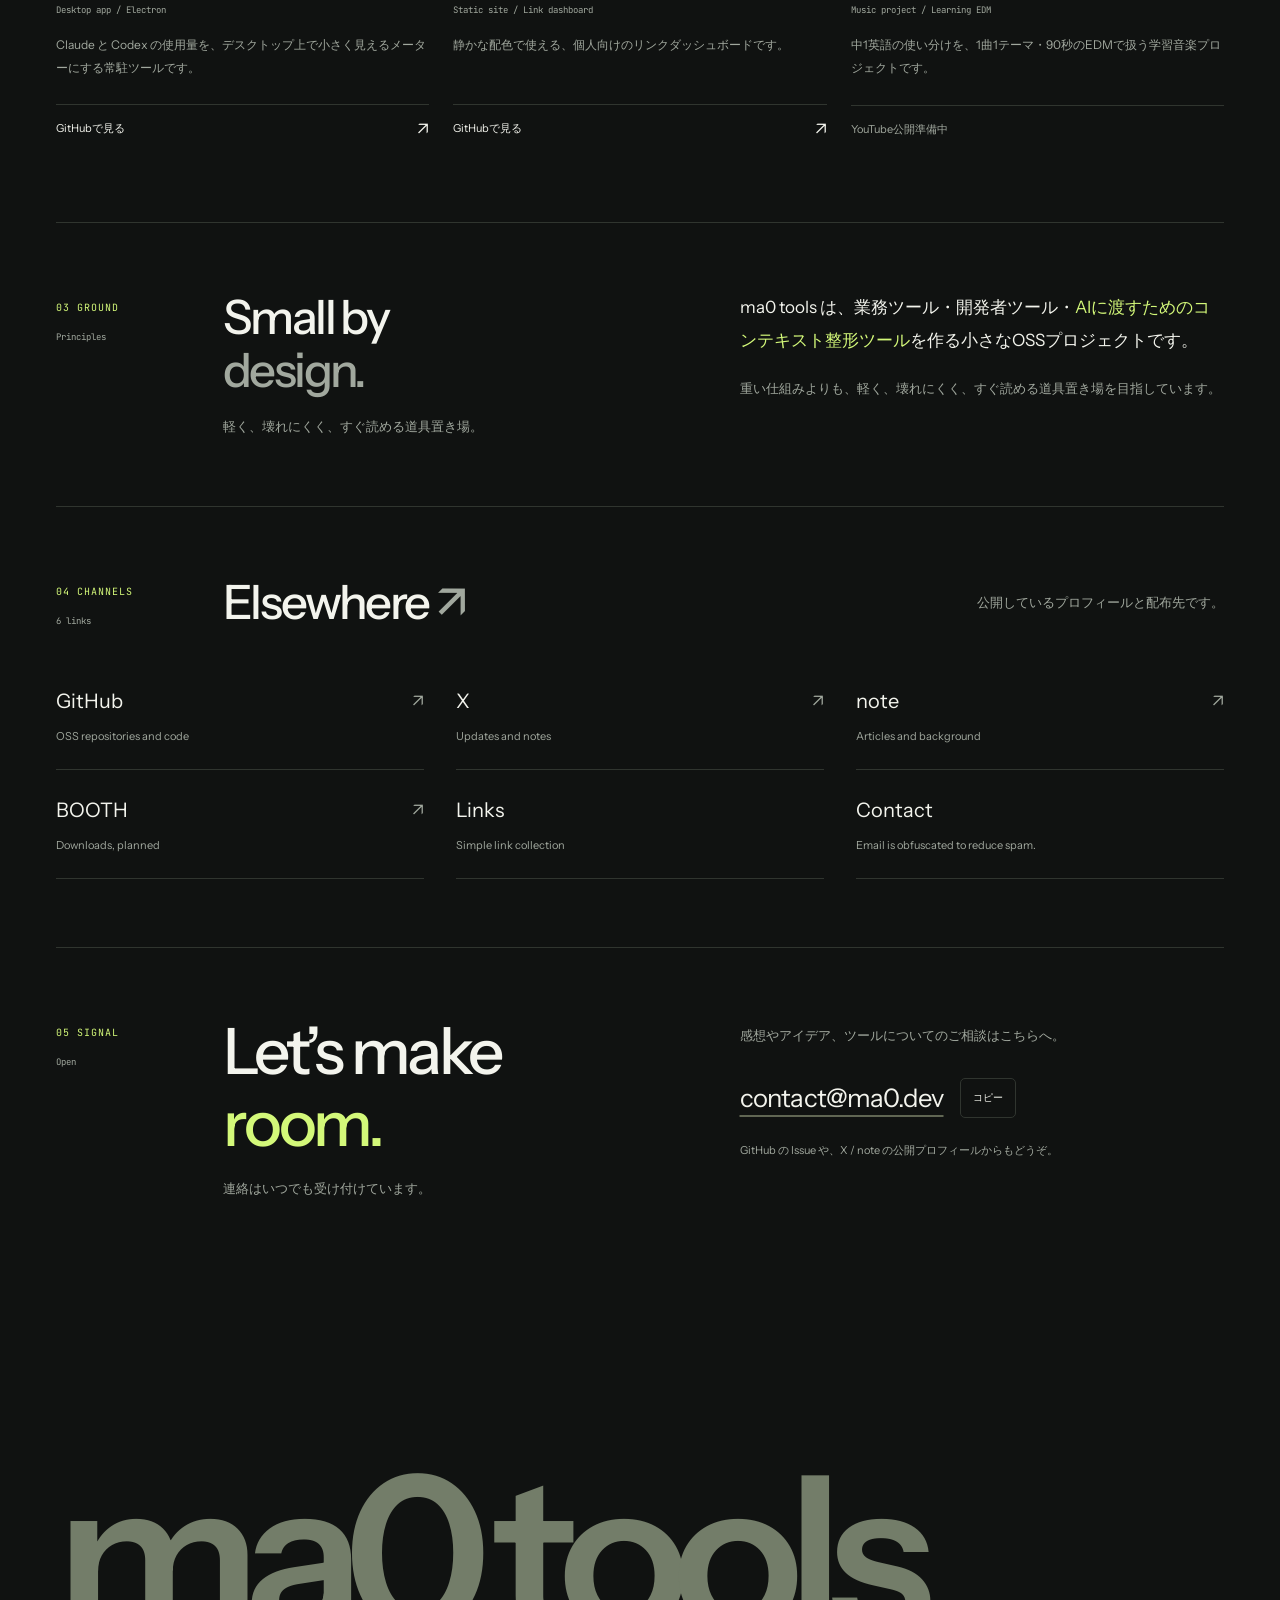
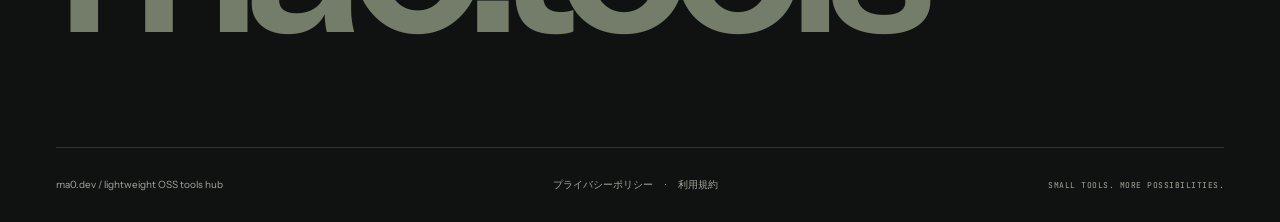
==== commit 70e90e2f: "Redesign portfolio as an accessible digital atelier (#22)" ====
--- a/index.html
+++ b/index.html
@@ -4,7 +4,7 @@
   <meta charset="utf-8">
   <meta name="viewport" content="width=device-width, initial-scale=1">
   <meta name="color-scheme" content="dark">
-  <meta name="theme-color" content="#0b0d14">
+  <meta name="theme-color" content="#101211">
   <title>ma0 tools | Small OSS tools for work automation</title>
   <meta name="description" content="ma0 toolsは、業務自動化とAI-ready contextのための小さなOSS・開発者向けツールを作る個人開発プロジェクトです。">
   <link rel="canonical" href="https://ma0.dev/">
@@ -29,7 +29,7 @@
   </script>
 </head>
 <body>
-  <canvas class="aurora-canvas" aria-hidden="true"></canvas>
+  <a class="skip-link" href="#top">本文へスキップ</a>
 
   <nav class="chapter-rail" aria-label="章インデックス">
     <ol class="rail-list">
@@ -44,12 +44,6 @@
           <span class="rail-num" aria-hidden="true">01</span>
           <span class="rail-name">Origin</span>
         </a>
-        <ol class="rail-subs" aria-hidden="true">
-          <li class="rail-sub"></li>
-          <li class="rail-sub"></li>
-          <li class="rail-sub"></li>
-          <li class="rail-sub"></li>
-        </ol>
       </li>
       <li class="rail-item">
         <a class="rail-tick" href="#projects" data-rail-no="02">
@@ -100,12 +94,12 @@
         <div class="hero-content">
           <p class="eyebrow">
             <span class="eyebrow-dot" aria-hidden="true"></span>
-            Personal OSS / developer tools
+            INDEPENDENT DEVELOPER / OPEN SOURCE
             <span class="eyebrow-sep" aria-hidden="true">·</span>
-            <span class="eyebrow-range">00 → 05</span>
+            <span class="eyebrow-range">EST. ma0.dev</span>
           </p>
-          <h1>ma0 tools</h1>
-          <p class="hero-copy">Small OSS tools for work automation and AI-ready context.</p>
+          <h1>Small tools.<br><span>More possibilities.</span></h1>
+          <p class="hero-copy">小さな道具で、<br>できることを、もっと。</p>
           <p>業務ツールの情報を、AIに渡しやすい形へ整える小さなOSS・開発者向けツールを作っています。</p>
           <p class="tagline">猫の手も借りたい仕事に、小さな開発者ツールを。</p>
           <div class="hero-actions" role="group" aria-label="主要リンク">
@@ -115,114 +109,52 @@
         </div>
 
         <div class="hero-visual">
-          <div class="hero-ring hero-ring--outer" aria-hidden="true"></div>
-          <div class="hero-ring hero-ring--inner" aria-hidden="true"></div>
-          <canvas class="particle-canvas" role="img" aria-label="ma0のロゴと猫の手のあいだを行き来するインタラクティブなパーティクル"></canvas>
-          <p class="hero-visual-fallback" aria-hidden="true">ma0</p>
-          <p class="hero-visual-caption" aria-hidden="true">hover して散らす / click で弾ける</p>
-        </div>
-
-        <p class="scroll-cue" aria-hidden="true">
-          <span class="scroll-cue-label">Scroll</span>
-          <span class="scroll-cue-line"></span>
-        </p>
+          <span class="art-index" aria-hidden="true">FIG. 001 / POSSIBILITIES</span>
+          <picture><source media="(max-width: 600px)" srcset="/assets/possibilities-800.webp"><img class="hero-art" src="/assets/possibilities.webp" alt="ライム色のガラスがひとつにつながる、可能性を表現した彫刻" width="1536" height="1024" fetchpriority="high" decoding="async"></picture>
+          <p class="hero-visual-caption"><span class="art-dot" aria-hidden="true"></span> SMALL TOOLS, OPEN POSSIBILITIES <span>↗</span></p>
+        </div>
+        <div class="hero-bottom"><span>DESIGNED TO MAKE ROOM.</span><a href="#projects">作品を探す <span aria-hidden="true">↓</span></a><span>SCROLL TO DISCOVER</span></div>
       </section>
 
       <section id="chapter-origin" class="chapter chapter--film" data-chapter data-chapter-no="01" data-chapter-name="Origin" aria-label="ma0 tools のストーリー">
-        <div class="chapter-divider" aria-hidden="true">
-          <span class="chapter-spine"></span>
-          <span class="chapter-ghost">Origin</span>
-          <p class="chapter-counter">
-            <span class="counter-label">Chapter 01</span>
-            <span class="counter-value">000</span>
-          </p>
-        </div>
         <div class="chapter-grid">
           <div class="chapter-meta">
             <span class="chapter-index">01 Origin</span>
-            <span class="chapter-stamp">4 scenes</span>
+            <span class="chapter-stamp">THE IDEA</span>
           </div>
           <div class="chapter-lead">
             <h2>はじまり</h2>
             <p class="chapter-standfirst">散らばった業務の情報を、小さな道具でかたちにするまで。</p>
           </div>
-          <div class="chapter-body">
-            <p>スクロールで4つのシーンを再生します。粒子はそのまま巻き戻せます。</p>
-          </div>
-        </div>
-
-        <div class="story">
-          <div class="story-track">
-            <div class="story-stage">
-              <canvas class="story-canvas" aria-hidden="true"></canvas>
-              <ol class="story-captions">
-                <li class="story-caption">
-                  <p class="story-kicker">Scene 01</p>
-                  <p class="story-line">業務の情報は、<br>いつも散らばっている。</p>
-                </li>
-                <li class="story-caption">
-                  <p class="story-kicker">Scene 02</p>
-                  <p class="story-line">小さな道具で、<br>かたちにする。</p>
-                </li>
-                <li class="story-caption">
-                  <p class="story-kicker">Scene 03</p>
-                  <p class="story-line">ときには、猫の手も借りる。</p>
-                </li>
-                <li class="story-caption">
-                  <p class="story-kicker">Scene 04</p>
-                  <p class="story-line">そのすべてを、OSSで。</p>
-                </li>
-              </ol>
-              <div class="story-hud" aria-hidden="true">
-                <span class="story-scene-no">01</span>
-                <span class="story-progress"><span class="story-progress-fill"></span></span>
-                <span>04</span>
-              </div>
-            </div>
-          </div>
-        </div>
-      </section>
-
-      <div class="marquee" aria-hidden="true">
-        <div class="marquee-track">
-          <p class="marquee-line">
-            <span>Work automation</span><span class="marquee-star">✦</span>
-            <span>AI-ready context</span><span class="marquee-star">✦</span>
-            <span>Small OSS tools</span><span class="marquee-star">✦</span>
-            <span>No build · no framework</span><span class="marquee-star">✦</span>
-            <span>Sometimes a cat's paw</span><span class="marquee-star">✦</span>
-          </p>
-          <p class="marquee-line">
-            <span>Work automation</span><span class="marquee-star">✦</span>
-            <span>AI-ready context</span><span class="marquee-star">✦</span>
-            <span>Small OSS tools</span><span class="marquee-star">✦</span>
-            <span>No build · no framework</span><span class="marquee-star">✦</span>
-            <span>Sometimes a cat's paw</span><span class="marquee-star">✦</span>
-          </p>
-        </div>
-      </div>
+          <div class="chapter-body"><p>面倒なことに使う時間を減らして、つくる時間を増やしたい。そのための小さな実験を重ねています。</p></div>
+        </div>
+
+        <ol class="principles-strip">
+          <li><span>01 / COLLECT</span><p>散らばった情報を集める。</p></li>
+          <li><span>02 / SIMPLIFY</span><p>小さな道具で、シンプルに。</p></li>
+          <li><span>03 / SHARE</span><p>つくったものを、ひらく。</p></li>
+        </ol>
+      </section>
 
       <section id="projects" class="section chapter chapter--wide" data-chapter data-chapter-no="02" data-chapter-name="Works">
-        <div class="chapter-divider" aria-hidden="true">
-          <span class="chapter-spine"></span>
-          <span class="chapter-ghost">Works</span>
-          <p class="chapter-counter">
-            <span class="counter-label">Chapter 02</span>
-            <span class="counter-value">000</span>
-          </p>
-        </div>
         <div class="chapter-grid">
           <div class="chapter-meta">
             <span class="chapter-index">02 Works</span>
             <span class="chapter-stamp">2 released / 1 upcoming</span>
           </div>
           <div class="chapter-lead">
-            <h2>Projects</h2>
+            <h2>Selected <span>works.</span></h2>
             <p class="chapter-standfirst">公開中の2作品と、公開準備中の新作を紹介します。</p>
           </div>
           <div class="chapter-body">
+            <div class="project-filters" role="group" aria-label="作品の種類" hidden>
+              <button type="button" data-filter="all" aria-pressed="true">すべて <span>03</span></button>
+              <button type="button" data-filter="tools" aria-pressed="false">ツール <span>02</span></button>
+              <button type="button" data-filter="music" aria-pressed="false">音楽 <span>01</span></button>
+            </div>
+            <p class="filter-result sr-only" role="status"></p>
             <div class="card-grid">
-              <article class="card project-card">
+              <article class="card project-card" data-category="tools">
                 <figure class="project-image">
                   <img src="/assets/desktop-usage-meter.webp" alt="Desktop Usage Meterの使用量メーターを表すビジュアル" width="900" height="600" loading="lazy" decoding="async">
                 </figure>
@@ -234,7 +166,7 @@
                 <p>Claude と Codex の使用量を、デスクトップ上で小さく見えるメーターにする常駐ツールです。</p>
                 <p class="project-actions"><a class="project-link" href="https://github.com/ma0dev0/desktop-usage-meter" target="_blank" rel="noopener noreferrer">GitHubで見る<span class="button-arrow" aria-hidden="true">↗</span></a></p>
               </article>
-              <article class="card project-card">
+              <article class="card project-card" data-category="tools">
                 <figure class="project-image">
                   <img src="/assets/quiet-links.webp" alt="Quiet Linksのリンクダッシュボードを表すビジュアル" width="900" height="600" loading="lazy" decoding="async">
                 </figure>
@@ -246,7 +178,7 @@
                 <p>静かな配色で使える、個人向けのリンクダッシュボードです。</p>
                 <p class="project-actions"><a class="project-link" href="https://github.com/ma0dev0/quiet-links" target="_blank" rel="noopener noreferrer">GitHubで見る<span class="button-arrow" aria-hidden="true">↗</span></a></p>
               </article>
-              <article class="card project-card project-card--upcoming">
+              <article class="card project-card project-card--upcoming" data-category="music">
                 <figure class="project-image">
                   <img src="/assets/dopasta.jpg" alt="ドパスタのマスコット、ドパ猫のビジュアル" width="900" height="600" loading="lazy" decoding="async">
                 </figure>
@@ -264,21 +196,13 @@
       </section>
 
       <section id="about" class="section chapter" data-chapter data-chapter-no="03" data-chapter-name="Ground">
-        <div class="chapter-divider" aria-hidden="true">
-          <span class="chapter-spine"></span>
-          <span class="chapter-ghost">Ground</span>
-          <p class="chapter-counter">
-            <span class="counter-label">Chapter 03</span>
-            <span class="counter-value">000</span>
-          </p>
-        </div>
         <div class="chapter-grid">
           <div class="chapter-meta">
             <span class="chapter-index">03 Ground</span>
             <span class="chapter-stamp">Principles</span>
           </div>
           <div class="chapter-lead">
-            <h2>About</h2>
+            <h2>Small by<br><span>design.</span></h2>
             <p class="chapter-standfirst">軽く、壊れにくく、すぐ読める道具置き場。</p>
           </div>
           <div class="chapter-body">
@@ -289,21 +213,13 @@
       </section>
 
       <section id="links" class="section chapter chapter--wide" data-chapter data-chapter-no="04" data-chapter-name="Channels">
-        <div class="chapter-divider" aria-hidden="true">
-          <span class="chapter-spine"></span>
-          <span class="chapter-ghost">Channels</span>
-          <p class="chapter-counter">
-            <span class="counter-label">Chapter 04</span>
-            <span class="counter-value">000</span>
-          </p>
-        </div>
         <div class="chapter-grid">
           <div class="chapter-meta">
             <span class="chapter-index">04 Channels</span>
             <span class="chapter-stamp">6 links</span>
           </div>
           <div class="chapter-lead">
-            <h2>Links</h2>
+            <h2>Elsewhere<span> ↗</span></h2>
             <p class="chapter-standfirst">公開しているプロフィールと配布先です。</p>
           </div>
           <div class="chapter-body">
@@ -338,31 +254,24 @@
       </section>
 
       <section id="contact" class="section chapter" data-chapter data-chapter-no="05" data-chapter-name="Signal">
-        <div class="chapter-divider" aria-hidden="true">
-          <span class="chapter-spine"></span>
-          <span class="chapter-ghost">Signal</span>
-          <p class="chapter-counter">
-            <span class="counter-label">Chapter 05</span>
-            <span class="counter-value">000</span>
-          </p>
-        </div>
         <div class="chapter-grid">
           <div class="chapter-meta">
             <span class="chapter-index">05 Signal</span>
             <span class="chapter-stamp">Open</span>
           </div>
           <div class="chapter-lead">
-            <h2>Contact</h2>
+            <h2>Let’s make<br><span>room.</span></h2>
             <p class="chapter-standfirst">連絡はいつでも受け付けています。</p>
           </div>
           <div class="chapter-body">
             <div class="card contact-card">
-              <p>連絡先は以下です。メールアドレスはそのままリンクにせず、スパム対策を優先しています。</p>
+              <p>感想やアイデア、ツールについてのご相談はこちらへ。</p>
               <p class="contact-address" data-user="contact" data-domain="ma0.dev">contact [at] ma0.dev</p>
-              <p class="contact-note">まずは GitHub / X / note の公開プロフィールから連絡してください。</p>
-            </div>
-          </div>
-        </div>
+              <p class="contact-note">GitHub の Issue や、X / note の公開プロフィールからもどうぞ。</p>
+            </div>
+          </div>
+        </div>
+        <p class="contact-signature" aria-hidden="true">ma0.tools</p>
       </section>
     </main>
 
@@ -373,7 +282,7 @@
         <span aria-hidden="true">·</span>
         <a href="/dopasta-tiktok-mcp/terms/">利用規約</a>
       </p>
-      <p class="footer-tag">no build / no framework / latest CSS</p>
+      <p class="footer-tag">SMALL TOOLS. MORE POSSIBILITIES.</p>
     </footer>
   </div>
   <script type="module" src="/main.js"></script>
--- a/style.css
+++ b/style.css
@@ -1,2202 +1,235 @@
-/* ============================================================
-   ma0.dev — Aurora v2
-   Dark-only, WebGL-aurora-backed design system. Vanilla CSS only.
-   ============================================================ */
-
+/* ma0 tools / Independent digital atelier. No build or runtime dependencies. */
 :root {
   color-scheme: dark;
+  --bg: #101211;
+  --surface: #191c19;
+  --text: #f3f4ed;
+  --muted: #a1a89e;
+  --line: #30352f;
+  --accent: #d3f879;
+  --cyan: var(--accent);
+  --line-soft: var(--line);
+  --mono-size: .74rem;
+  --mono-track: .14em;
+  --mono: "JetBrains Mono", ui-monospace, monospace;
+}
+* { box-sizing: border-box; }
+html { scroll-padding-top: 100px; }
+body { container-type: inline-size; margin: 0; background: var(--bg); color: var(--text); font-family: "Instrument Sans", "Hiragino Kaku Gothic ProN", "Noto Sans", sans-serif; line-height: 1.8; -webkit-font-smoothing: antialiased; }
+::selection { color: var(--bg); background: var(--accent); }
+a { color: inherit; text-decoration: none; }
+button, input { font: inherit; }
+button { cursor: pointer; color: inherit; }
+a, button { -webkit-tap-highlight-color: transparent; }
+:focus-visible { outline: 2px solid var(--accent); outline-offset: 6px; }
+[tabindex="-1"]:focus { outline: none; }
+[hidden] { display: none !important; }
+img { display: block; max-width: 100%; height: auto; }
+p, h1, h2, h3, figure { margin: 0; }
+ul { list-style: none; margin: 0; padding: 0; }
+.page { width: min(1320px, calc(100% - 112px)); margin: auto; }
+.sr-only, .skip-link:not(:focus) { position: absolute; width: 1px; height: 1px; padding: 0; overflow: hidden; clip-path: inset(50%); white-space: nowrap; }
+.skip-link:focus { position: fixed; top: 12px; left: 16px; padding: 10px 20px; background: var(--accent); color: var(--bg); z-index: 100; }
+.site-header { position: sticky; top: 0; z-index: 20; display: flex; align-items: center; justify-content: space-between; min-height: 92px; gap: 24px; background: rgb(16 18 17 / 94%); border-bottom: 1px solid var(--line); backdrop-filter: blur(18px); }
+.site-logo { display: flex; align-items: center; gap: 12px; font-size: 22px; font-weight: 650; letter-spacing: -1px; white-space: nowrap; }
+.logo-dot { width: 22px; height: 22px; background: var(--accent); border-radius: 7px 50% 50%; transform: rotate(-25deg); }
+.nav-list { display: flex; align-items: center; gap: 30px; font-size: 13px; }
+.nav-list a { display: flex; align-items: center; min-height: 44px; color: #bcc2b8; transition: color .2s; }
+.nav-list a:hover, .nav-list a[aria-current] { color: var(--accent); }
+.nav-list .nav-cta { color: var(--text); }
+.nav-cmdk { padding: 4px 9px; border: 1px solid var(--line); background: transparent; color: var(--muted); font-family: var(--mono); font-size: 11px; min-height: 36px; border-radius: 5px; }
+.hero { position: relative; display: grid; grid-template-columns: 1.08fr 1fr; align-items: center; column-gap: 18px; padding: 82px 0 0; }
+.hero-content { z-index: 1; }
+.eyebrow { display: flex; align-items: center; gap: 10px; font-family: var(--mono); font-size: 9px; letter-spacing: 1.2px; color: var(--muted); }
+.eyebrow-dot, .art-dot { width: 6px; height: 6px; flex: 0 0 6px; background: var(--accent); border-radius: 50%; }
+.eyebrow-range, .eyebrow-sep { display: none; }
+h1 { margin-top: 25px; font-size: clamp(46px, 5.4cqw, 78px); font-weight: 500; letter-spacing: -.067em; line-height: 1.04; }
+h1 span { color: var(--accent); }
+.hero-copy { font-size: clamp(22px, 2.2cqw, 30px); line-height: 1.55; letter-spacing: -.03em; margin-top: 30px; font-weight: 500; }
+.hero-content > p:not([class]) { max-width: 430px; margin-top: 18px; font-size: 13px; color: var(--muted); line-height: 2; }
+.tagline { display: none; }
+.hero-actions { display: flex; align-items: center; gap: 12px; margin-top: 28px; }
+.button { display: inline-flex; justify-content: center; align-items: center; gap: 40px; min-height: 48px; padding: 9px 22px; border-radius: 5px; font-size: 12px; font-weight: 600; transition: background .2s, transform .2s; }
+.primary-button { background: var(--accent); color: #18200e; border: 1px solid var(--accent); }
+.primary-button:hover { background: #e3ffad; transform: translateY(-2px); }
+.secondary-button { border: 1px solid #444a40; }
+.secondary-button:hover { background: var(--surface); transform: translateY(-2px); }
+.button-arrow { font-size: 18px; }
+.hero-visual { position: relative; min-width: 0; padding-top: 24px; }
+.art-index { position: absolute; top: 0; left: 25px; font-family: var(--mono); font-size: 9px; letter-spacing: 1.5px; color: var(--muted); }
+.hero-art { width: 100%; aspect-ratio: 3 / 2; object-fit: cover; border-radius: 12px; }
+.hero-visual-caption { display: flex; align-items: center; gap: 10px; padding: 12px 24px; font-family: var(--mono); font-size: 8px; letter-spacing: 1px; color: var(--muted); }
+.hero-visual-caption > span:last-child { margin-left: auto; color: var(--accent); font-size: 19px; }
+.hero-bottom { grid-column: 1 / -1; display: flex; justify-content: space-between; align-items: center; border-top: 1px solid var(--line); margin-top: 76px; padding: 18px 0; font: 9px / 1.8 var(--mono); letter-spacing: 1px; color: var(--muted); }
+.hero-bottom a { display: flex; align-items: center; gap: 30px; min-height: 32px; color: var(--text); }
+.hero-bottom a span { color: var(--accent); }
+.chapter:not(.hero) { padding: 68px 0; border-bottom: 1px solid var(--line); scroll-margin-top: 0; }
+.chapter-divider { display: none; }
+.chapter-grid { display: grid; grid-template-columns: 135px 1fr 1fr; gap: 32px; }
+.chapter-meta { display: flex; flex-direction: column; gap: 12px; padding-top: 8px; font-family: var(--mono); font-size: 10px; }
+.chapter-index { color: var(--accent); text-transform: uppercase; letter-spacing: 1px; }
+.chapter-stamp { color: var(--muted); font-size: 9px; }
+h2 { font-size: clamp(30px, 3.7cqw, 48px); line-height: 1.12; letter-spacing: -.055em; font-weight: 500; }
+h2 span { color: var(--muted); }
+.chapter-standfirst { color: var(--muted); font-size: 13px; margin-top: 18px; max-width: 430px; }
+.chapter-body { min-width: 0; color: var(--muted); font-size: 14px; }
+.chapter--film { background: transparent; }
+.chapter--film h2 { font-size: 27px; letter-spacing: -.04em; }
+.chapter--film .chapter-standfirst { margin-top: 12px; }
+.principles-strip { list-style: none; display: grid; grid-template-columns: repeat(3, 1fr); gap: 24px; padding: 0 0 0 167px; margin: 28px 0 0; }
+.principles-strip li { border-top: 1px solid var(--line); padding-top: 14px; }
+.principles-strip span { font: 9px var(--mono); letter-spacing: 1px; color: var(--muted); }
+.principles-strip p { font-size: 12px; margin-top: 9px; }
+.chapter--wide .chapter-grid { grid-template-columns: 135px 1fr; }
+.chapter--wide .chapter-body { grid-column: 1 / -1; }
+.chapter--wide .chapter-lead { display: flex; align-items: center; justify-content: space-between; gap: 32px; }
+.chapter--wide .chapter-standfirst { max-width: 350px; margin: 0; }
+.project-filters { display: flex; gap: 8px; margin: 0 0 24px; }
+.project-filters button { border: 1px solid var(--line); border-radius: 50px; min-height: 40px; background: transparent; color: var(--muted); padding: 7px 17px; font-size: 11px; }
+.project-filters button span { margin-left: 12px; font: 9px var(--mono); }
+.project-filters button[aria-pressed="true"] { color: var(--bg); background: var(--accent); border-color: var(--accent); }
+.card-grid { display: grid; grid-template-columns: repeat(3, minmax(0, 1fr)); gap: 24px; }
+.project-card { position: relative; min-width: 0; display: flex; flex-direction: column; color: var(--text); }
+.project-image { background: #222622; overflow: hidden; border-radius: 8px; border: 1px solid var(--line); }
+.project-image img { width: 100%; aspect-ratio: 3 / 2; object-fit: cover; transition: transform .45s ease; }
+.project-card:hover .project-image img { transform: scale(1.035); }
+.card-top { display: flex; flex-wrap: wrap; align-items: center; justify-content: space-between; gap: 8px; margin-top: 22px; }
+h3 { font-size: 19px; line-height: 1.4; font-weight: 500; letter-spacing: -.5px; }
+.status { font-size: 9px; white-space: nowrap; color: var(--accent); }
+.status::before { content: ''; display: inline-block; width: 5px; height: 5px; border-radius: 50%; background: currentColor; margin-right: 6px; vertical-align: middle; }
+.status--soon { color: #d0baa1; }
+.project-meta { font: 9px / 1.8 var(--mono); color: var(--muted); margin-top: 9px; }
+.project-card > p:not([class]) { font-size: 12px; color: var(--muted); line-height: 1.9; margin-top: 16px; }
+.project-actions { margin-top: auto; padding-top: 24px; }
+.project-link { display: flex; justify-content: space-between; align-items: center; border-top: 1px solid var(--line); min-height: 50px; font-size: 11px; }
+.project-link:hover { color: var(--accent); }
+.project-coming-soon { display: block; padding: 14px 0; font-size: 11px; color: var(--muted); border-top: 1px solid var(--line); }
+.about-lead { color: var(--text); font-size: 17px; line-height: 1.95; }
+.highlight { color: var(--accent); }
+.about-sub { margin-top: 20px; font-size: 13px; }
+.links-grid { grid-template-columns: repeat(3, minmax(0, 1fr)); gap: 0 32px; }
+.link-card { display: flex; flex-direction: column; border-bottom: 1px solid var(--line); padding: 22px 0; transition: color .2s; }
+.link-card:hover { color: var(--accent); }
+.card-label-row { display: flex; justify-content: space-between; align-items: center; font-size: 20px; color: var(--text); }
+.card-label-row .button-arrow { color: var(--muted); }
+.card-text { font-size: 11px; color: var(--muted); margin-top: 8px; }
+#contact { padding-bottom: 100px; min-height: calc(100svh - 100px); }
+#contact h2 { font-size: clamp(44px, 5cqw, 68px); }
+#contact h2 span { color: var(--accent); }
+.contact-card { padding-top: 8px; font-size: 13px; }
+.contact-address { margin: 28px 0 20px; display: flex; align-items: center; flex-wrap: wrap; gap: 16px; color: var(--text); font-size: clamp(20px, 2cqw, 28px); letter-spacing: -.8px; }
+.contact-email { text-decoration: underline; text-underline-offset: 8px; text-decoration-color: #606653; }
+.contact-copy { padding: 7px 12px; min-height: 40px; border-radius: 5px; border: 1px solid var(--line); background: transparent; font-size: 10px; letter-spacing: 0; }
+.contact-copy:hover { border-color: var(--accent); }
+.contact-note { font-size: 11px; }
+.site-footer { display: flex; justify-content: space-between; gap: 22px; align-items: center; padding: 28px 0; font-size: 10px; color: var(--muted); }
+.footer-links { display: flex; flex-wrap: wrap; gap: 12px; }
+.footer-tag { font: 8px var(--mono); letter-spacing: .5px; }
+.chapter-rail { position: fixed; right: 12px; top: 40%; z-index: 10; }
+.rail-list { list-style: none; padding: 0; margin: 0; }
+.rail-tick { display: flex; gap: 8px; align-items: center; justify-content: end; min-height: 36px; padding: 6px; color: #8e9688; font: 8px var(--mono); }
+.rail-name { position: absolute; width: 1px; height: 1px; overflow: hidden; clip-path: inset(50%); white-space: nowrap; }
+.rail-tick::after { content: ''; width: 5px; height: 5px; border: 1px solid currentColor; border-radius: 50%; }
+.rail-tick[aria-current="true"] { color: var(--accent); }
+.rail-tick[aria-current="true"]::after { background: var(--accent); }
+.rail-subs { display: none; }
+.links-main { max-width: 720px; margin: 70px auto 100px; min-height: 60svh; }
+.links-hero h1 { font-size: clamp(50px, 7cqw, 80px); margin: 14px 0 24px; }
+.links-hero > p:last-child { color: var(--muted); }
+.link-list { margin-top: 40px; display: grid; gap: 12px; }
+.link-button { display: flex; justify-content: space-between; align-items: center; gap: 16px; padding: 20px 24px; border: 1px solid var(--line); border-radius: 8px; background: var(--surface); }
+.link-button:hover { border-color: var(--accent); }
+.link-button small { color: var(--muted); font-size: 11px; overflow-wrap: anywhere; }
+.cmdk { margin: 15svh auto auto; width: min(560px, calc(100% - 32px)); padding: 0; max-height: 70svh; border: 1px solid #57604d; border-radius: 12px; color: var(--text); background: #191d18; box-shadow: 0 30px 100px #0009; }
+.cmdk::backdrop { background: #080b09b8; backdrop-filter: blur(8px); }
+.cmdk-head { display: flex; align-items: center; gap: 12px; padding: 16px; border-bottom: 1px solid var(--line); }
+.cmdk-glyph { color: var(--accent); }
+.cmdk-input { min-width: 0; flex: 1; padding: 6px; border: 0; color: var(--text); background: transparent; font-size: 15px; }
+.cmdk-input:focus { outline-offset: 0; }
+.cmdk-esc { background: transparent; border: 1px solid var(--line); border-radius: 4px; min-height: 36px; }
+.cmdk kbd { font: 11px var(--mono); padding: 4px; }
+.cmdk-list { max-height: 42svh; overflow-y: auto; padding: 8px; }
+.cmdk-item { display: flex; align-items: center; justify-content: space-between; gap: 12px; padding: 12px; border-radius: 5px; cursor: pointer; font-size: 13px; }
+.cmdk-item[aria-selected="true"] { background: #d3f879; color: #101211; }
+.cmdk-item-hint { font: 9px var(--mono); overflow-wrap: anywhere; }
+.cmdk-empty { padding: 24px; color: var(--muted); }
+.cmdk-foot { display: flex; justify-content: space-between; border-top: 1px solid var(--line); padding: 10px 20px; color: var(--muted); font-size: 10px; }
+@view-transition { navigation: auto; }
+@media (prefers-reduced-motion: no-preference) {
+  .enhanced .hero-content { animation: arrive .7s ease both; }
+  .enhanced .hero-visual { animation: arrive 1s ease both; }
+  @keyframes arrive { from { transform: translateY(12px); } to { transform: none; } }
+}
+@media (min-width: 1500px) { .hero { padding-top: 100px; } }
+@media (max-width: 1180px) {
+  .chapter-rail { display: none; }
+  .page { width: calc(100% - 64px); }
+  .chapter-grid { grid-template-columns: 100px 1fr 1fr; gap: 24px; }
+  .chapter--wide .chapter-grid { grid-template-columns: 100px 1fr; }
+  .principles-strip { padding-left: 124px; }
+  .nav-list { gap: 22px; }
+  .hero { padding-top: 64px; }
+}
+@media (max-width: 760px) {
+  html { scroll-padding-top: 96px; }
+  .page { width: calc(100% - 40px); }
+  .site-header { min-height: 78px; gap: 10px; }
+  .site-logo { font-size: 19px; gap: 8px; }
+  .logo-dot { width: 18px; height: 18px; }
+  .nav-list { gap: 14px; font-size: 11px; }
+  .nav-list li:nth-child(2), .nav-list li:nth-child(3) { display: none; }
+  .links-page .nav-list li { display: block; }
+  .nav-cmdk { font-size: 9px; padding: 3px 6px; }
+  .hero { grid-template-columns: 1fr; padding-top: 48px; }
+  .eyebrow { font-size: 8px; letter-spacing: .6px; }
+  h1 { font-size: clamp(42px, 8.6cqw, 64px); line-height: 1.05; }
+  .hero-copy { margin-top: 23px; font-size: 24px; }
+  .hero-copy br { display: block; }
+  .hero-content > p:not([class]) { font-size: 12px; max-width: 450px; }
+  .hero-actions { margin-top: 24px; }
+  .hero-visual { width: 100%; max-width: 480px; margin: 38px auto 0; padding-top: 22px; }
+  .hero-art { aspect-ratio: 3 / 2; }
+  .hero-visual-caption { padding: 8px 12px; font-size: 7px; letter-spacing: .5px; }
+  .art-index { font-size: 8px; left: 12px; }
+  .hero-bottom { margin-top: 24px; font-size: 8px; }
+  .hero-bottom > span:last-child { display: none; }
+  .chapter:not(.hero) { padding: 44px 0; }
+  .chapter-grid, .chapter--wide .chapter-grid { grid-template-columns: 1fr; gap: 20px; }
+  .chapter-meta { flex-direction: row; justify-content: space-between; gap: 12px; padding: 0; }
+  .chapter--wide .chapter-lead { display: block; }
+  .chapter--wide .chapter-standfirst { margin-top: 14px; }
+  h2 { font-size: 40px; }
+  .chapter--film h2 { font-size: 28px; }
+  .chapter-body { font-size: 13px; }
+  .principles-strip { padding: 0; gap: 12px; margin-top: 22px; }
+  .principles-strip span { font-size: 8px; letter-spacing: 0; }
+  .principles-strip p { font-size: 11px; }
+  .card-grid { grid-template-columns: 1fr; gap: 32px; }
+  .project-card { max-width: 560px; }
+  .card-top { margin-top: 16px; }
+  .project-card > p:not([class]) { margin-top: 10px; }
+  .project-actions { padding-top: 16px; }
+  .links-grid { grid-template-columns: 1fr 1fr; gap: 0 24px; }
+  .card-text { font-size: 10px; }
+  .about-lead { font-size: 16px; }
+  .site-footer { align-items: flex-start; flex-direction: column; gap: 14px; }
+  #contact { min-height: calc(100svh - 100px); padding-bottom: 64px; }
+  .link-button { padding: 18px 14px; }
+  .link-button small { max-width: 60%; }
+}
+@media (max-width: 370px) {
+  .page { width: calc(100% - 32px); }
+  .nav-list { gap: 10px; }
+  .site-logo { font-size: 16px; }
+  .nav-list .nav-cta { display: none; }
+  .button { gap: 25px; padding: 9px 16px; }
+  h1 { font-size: 40px; }
+}
+@media (prefers-reduced-motion: reduce) {
+  *, *::before, *::after { animation: none !important; transition: none !important; scroll-behavior: auto !important; }
+}
 
-  --bg: oklch(0.13 0.014 255);
-  --grid-line: oklch(0.9 0.03 240 / 0.045);
-  --surface: oklch(0.2 0.018 255 / 0.55);
-  --surface-header: oklch(0.2 0.018 255 / 0.6);
-  --surface-strong: oklch(0.24 0.02 255);
-  --surface-strong-soft: oklch(0.24 0.02 255 / 0.6);
-  --text: oklch(0.95 0.006 240);
-  --muted: oklch(0.7 0.018 245);
-  --line: oklch(0.95 0.02 240 / 0.1);
-  --line-soft: oklch(0.95 0.02 240 / 0.09);
-  --line-strong: oklch(0.95 0.02 240 / 0.14);
-
-  --cyan: oklch(0.82 0.13 195);
-  --mint: oklch(0.82 0.13 155);
-  --magenta: oklch(0.78 0.13 335);
-
-  --line-hover: color-mix(in oklch, var(--cyan) 50%, transparent);
-  --glow: color-mix(in oklch, var(--cyan) 58%, transparent);
-
-  --shadow: 0 10px 32px rgb(0 0 0 / 0.32);
-  --shadow-strong: 0 24px 70px rgb(0 0 0 / 0.45);
-  --shadow-soft: 0 8px 28px rgb(0 0 0 / 0.32);
-
-  --mono: "JetBrains Mono", ui-monospace, SFMono-Regular, monospace;
-  --mono-size: 0.74rem;
-  --mono-track: 0.14em;
-
-  /* Escape the .page content box to the viewport edges */
-  --bleed: calc(50% - 50vw);
-  --chapter-gap: clamp(20px, 3vw, 44px);
-
-  --ease-out: cubic-bezier(0.16, 1, 0.3, 1);
-  --ease-spring: linear(
-    0, 0.009, 0.035 2.1%, 0.141 4.4%, 0.723 12.9%, 0.938 16.7%,
-    1.017, 1.077, 1.121, 1.149 24.3%, 1.159, 1.163, 1.161, 1.154 29.9%,
-    1.129 32.8%, 1.051 39.6%, 1.017 43.1%, 0.991, 0.977 51%, 0.974 53.8%,
-    0.975 57.1%, 0.997 69.8%, 1.003 76.9%, 1
-  );
-}
-
-@view-transition {
-  navigation: auto;
-}
-
-@property --h1-shift {
-  syntax: "<percentage>";
-  inherits: false;
-  initial-value: 0%;
-}
-
-@keyframes h1-sheen {
-  from { --h1-shift: 0%; }
-  to { --h1-shift: 100%; }
-}
-
-@keyframes hero-rise {
-  from { opacity: 0; translate: 0 26px; filter: blur(12px); }
-  to { opacity: 1; translate: 0 0; filter: blur(0); }
-}
-
-@keyframes reveal-up {
-  from { opacity: 0; translate: 0 30px; }
-  to { opacity: 1; translate: 0 0; }
-}
-
-@keyframes head-reveal {
-  from { opacity: 0; translate: 0 20px; filter: blur(7px); }
-  to { opacity: 1; translate: 0 0; filter: blur(0); }
-}
-
-@keyframes progress-grow {
-  from { scale: 0 1; }
-  to { scale: 1 1; }
-}
-
-@keyframes hero-exit {
-  to { opacity: 0; translate: 0 -44px; scale: 0.97; filter: blur(6px); }
-}
-
-@keyframes ring-spin {
-  to { rotate: 360deg; }
-}
-
-::view-transition-old(root),
-::view-transition-new(root) {
-  animation-duration: 220ms;
-  animation-timing-function: ease;
-}
-
-/* ============================================================
-   Base
-   ============================================================ */
-
-* {
-  box-sizing: border-box;
-}
-
-html {
-  background: var(--bg);
-  color: var(--text);
-  font-family: "Instrument Sans", system-ui, -apple-system, BlinkMacSystemFont, "Hiragino Sans", "Yu Gothic UI", sans-serif;
-  line-height: 1.8;
-  font-feature-settings: "palt" 1;
-  scroll-behavior: smooth;
-  scrollbar-width: thin;
-  scrollbar-color: color-mix(in oklch, var(--muted) 40%, transparent) transparent;
-}
-
-/* Film grain, fixed behind everything */
-html::after {
-  content: "";
-  position: fixed;
-  inset: 0;
-  z-index: -1;
-  background-image: url("data:image/svg+xml,%3Csvg xmlns='http://www.w3.org/2000/svg' width='180' height='180'%3E%3Cfilter id='n'%3E%3CfeTurbulence type='fractalNoise' baseFrequency='0.82' numOctaves='2' stitchTiles='stitch'/%3E%3C/filter%3E%3Crect width='100%25' height='100%25' filter='url(%23n)'/%3E%3C/svg%3E");
-  background-size: 180px 180px;
-  opacity: 0.05;
-  mix-blend-mode: overlay;
-  pointer-events: none;
-}
-
-body {
-  margin: 0;
-  /* The story stage full-bleeds with the 50vw margin trick; clip (not hidden,
-     which would break sticky) so classic scrollbars can't cause x-overflow. */
-  overflow-x: clip;
-}
-
-/* Blueprint grid, fading out below the fold */
-body::before {
-  content: "";
-  position: fixed;
-  inset: 0;
-  z-index: -1;
-  background:
-    linear-gradient(var(--grid-line) 1px, transparent 1px),
-    linear-gradient(90deg, var(--grid-line) 1px, transparent 1px);
-  background-size: 64px 64px;
-  mask-image: radial-gradient(120% 80% at 50% -10%, #000 28%, transparent 76%);
-  pointer-events: none;
-}
-
-/* Scroll progress bar (scroll-driven, no JS) */
-body::after {
-  content: "";
-  position: fixed;
-  top: 0;
-  left: 0;
-  z-index: 40;
-  width: 100%;
-  height: 2px;
-  background: linear-gradient(90deg, var(--cyan), var(--mint), var(--magenta));
-  transform-origin: 0 50%;
-  scale: 0 1;
-  pointer-events: none;
-}
-
-@supports (animation-timeline: scroll()) {
-  body::after {
-    animation: progress-grow linear both;
-    animation-timeline: scroll(root);
-  }
-}
-
-/* Aurora WebGL canvas — fixed full-viewport background, behind the grid/grain */
-.aurora-canvas {
-  position: fixed;
-  top: 0;
-  left: 0;
-  z-index: -2;
-  width: 100vw;
-  height: 100vh;
-  opacity: 0.85;
-  mask-image: linear-gradient(180deg, #000 40%, transparent 96%);
-  pointer-events: none;
-}
-
-::selection {
-  background: color-mix(in oklch, var(--cyan) 32%, transparent);
-}
-
-a {
-  color: inherit;
-  text-underline-offset: 0.18em;
-}
-
-a:focus-visible,
-button:focus-visible {
-  outline: 3px solid var(--cyan);
-  outline-offset: 4px;
-  border-radius: 4px;
-}
-
-h1,
-h2,
-h3,
-p,
-ul {
-  margin-top: 0;
-}
-
-h1,
-h2,
-h3 {
-  text-wrap: balance;
-}
-
-p {
-  text-wrap: pretty;
-}
-
-h1 {
-  font-weight: 700;
-  letter-spacing: -0.05em;
-}
-
-h2 {
-  font-weight: 700;
-  letter-spacing: -0.035em;
-}
-
-h3 {
-  font-weight: 700;
-  letter-spacing: -0.02em;
-}
-
-p,
-li,
-small {
-  overflow-wrap: anywhere;
-}
-
-.page {
-  position: relative;
-  max-width: 1220px;
-  margin: 0 auto;
-  padding: 0 28px 64px;
-}
-
-/* ============================================================
-   Header — pill nav, glass once stuck
-   ============================================================ */
-
-.site-header {
-  position: sticky;
-  top: 16px;
-  z-index: 10;
-  display: flex;
-  align-items: center;
-  justify-content: space-between;
-  gap: 18px;
-  margin-top: 16px;
-  border-radius: 999px;
-  padding: 10px 10px 10px 20px;
-}
-
-.site-header::before {
-  content: "";
-  position: absolute;
-  inset: 0;
-  z-index: -1;
-  border: 1px solid var(--line);
-  border-radius: inherit;
-  background: var(--surface-header);
-  box-shadow: var(--shadow-soft);
-  backdrop-filter: blur(22px) saturate(160%);
-  transition: opacity 320ms ease;
-}
-
-/* Scroll-state container query: header chrome only appears while stuck */
-@supports (container-type: scroll-state) {
-  .site-header {
-    container-type: scroll-state;
-  }
-
-  .site-header::before {
-    opacity: 0;
-  }
-
-  @container scroll-state(stuck: top) {
-    .site-header::before {
-      opacity: 1;
-    }
-  }
-}
-
-.compact-header {
-  max-width: 680px;
-  margin-right: auto;
-  margin-left: auto;
-}
-
-.site-logo {
-  display: inline-flex;
-  align-items: center;
-  gap: 10px;
-  color: var(--text);
-  font-weight: 700;
-  letter-spacing: -0.02em;
-  text-decoration: none;
-  white-space: nowrap;
-  view-transition-name: site-logo;
-}
-
-.logo-dot {
-  width: 22px;
-  height: 22px;
-  border-radius: 6px;
-  background: conic-gradient(from 210deg, var(--cyan), var(--mint), var(--magenta), var(--cyan));
-  box-shadow: 0 0 18px color-mix(in oklch, var(--cyan) 45%, transparent);
-}
-
-.site-header nav {
-  min-width: 0;
-}
-
-.nav-list {
-  position: relative;
-  display: flex;
-  flex-wrap: wrap;
-  align-items: center;
-  gap: 4px;
-  margin: 0;
-  padding: 0;
-  list-style: none;
-}
-
-.nav-list a {
-  color: var(--muted);
-  border-radius: 999px;
-  padding: 8px 14px;
-  font-size: 0.92rem;
-  font-weight: 600;
-  text-decoration: none;
-  transition: color 180ms ease, background 180ms ease;
-}
-
-.nav-list a:hover,
-.nav-list a:focus,
-.nav-list a[aria-current="true"] {
-  color: var(--text);
-  background: oklch(0.95 0.02 240 / 0.08);
-  text-decoration: none;
-}
-
-.nav-cta {
-  border: 1px solid var(--line-strong);
-  background: oklch(0.95 0.02 240 / 0.05);
-  padding: 8px 16px !important;
-  transition: border-color 180ms ease, background 180ms ease, color 180ms ease !important;
-}
-
-.nav-cta:hover,
-.nav-cta:focus,
-.nav-cta[aria-current="true"] {
-  border-color: var(--line-hover);
-  background: color-mix(in oklch, var(--cyan) 12%, transparent) !important;
-}
-
-/* Anchor-positioned sliding pill under the active nav link */
-@supports (anchor-name: --a) {
-  .nav-list a[aria-current="true"]:not(.nav-cta) {
-    anchor-name: --nav-active;
-    background: none;
-  }
-
-  .nav-list:has(a[aria-current="true"]:not(.nav-cta))::before {
-    content: "";
-    position: absolute;
-    position-anchor: --nav-active;
-    top: anchor(top);
-    left: anchor(left);
-    width: anchor-size(width);
-    height: anchor-size(height);
-    border-radius: 999px;
-    background: oklch(0.95 0.02 240 / 0.08);
-    transition:
-      top 380ms var(--ease-spring),
-      left 380ms var(--ease-spring),
-      width 380ms var(--ease-spring),
-      height 380ms var(--ease-spring);
-  }
-}
-
-/* ============================================================
-   Hero
-   ============================================================ */
-
-.hero {
-  position: relative;
-  display: grid;
-  grid-template-columns: minmax(0, 1.05fr) minmax(360px, 0.95fr);
-  align-items: center;
-  gap: clamp(28px, 5vw, 64px);
-  min-height: min(780px, calc(100vh - 100px));
-  padding: 96px 0 72px;
-}
-
-.hero-content {
-  min-width: 0;
-  view-transition-name: hero-content;
-}
-
-.eyebrow {
-  display: inline-flex;
-  align-items: center;
-  gap: 9px;
-  margin: 0 0 20px;
-  border: 1px solid var(--line-strong);
-  border-radius: 999px;
-  padding: 5px 14px;
-  background: var(--surface);
-  color: var(--muted);
-  font-family: "JetBrains Mono", ui-monospace, monospace;
-  font-size: 0.74rem;
-  font-weight: 600;
-  letter-spacing: 0.09em;
-  text-transform: uppercase;
-  backdrop-filter: blur(10px);
-}
-
-.eyebrow-dot {
-  width: 6px;
-  height: 6px;
-  border-radius: 999px;
-  background: var(--mint);
-  box-shadow: 0 0 10px var(--mint);
-}
-
-.eyebrow-sep {
-  color: var(--line-strong);
-}
-
-.eyebrow-range {
-  color: var(--cyan);
-}
-
-/* Scroll cue — the hairline hint at the foot of the cover */
-.scroll-cue {
-  grid-column: 1 / -1;
-  display: flex;
-  align-items: center;
-  gap: 14px;
-  margin: 0;
-  color: var(--muted);
-  font-family: var(--mono);
-  font-size: var(--mono-size);
-  letter-spacing: var(--mono-track);
-  text-transform: uppercase;
-}
-
-.scroll-cue-line {
-  flex: 1;
-  max-width: 180px;
-  height: 1px;
-  background: linear-gradient(90deg, var(--cyan), transparent);
-}
-
-.hero h1 {
-  margin: 0 0 22px;
-  font-size: clamp(3.6rem, 8.8vw, 6.8rem);
-  line-height: 0.96;
-  background: linear-gradient(
-    115deg,
-    var(--text) 28%,
-    var(--cyan) calc(44% + var(--h1-shift) * 0.12),
-    var(--magenta) calc(60% + var(--h1-shift) * 0.12),
-    var(--text) 80%
-  );
-  background-clip: text;
-  -webkit-background-clip: text;
-  color: transparent;
-}
-
-.hero-copy {
-  max-width: 620px;
-  margin: 0 0 16px;
-  color: var(--text);
-  font-size: clamp(1.5rem, 2.6vw, 2rem);
-  font-weight: 600;
-  letter-spacing: -0.025em;
-  line-height: 1.24;
-}
-
-.tagline {
-  margin: 18px 0 0;
-  color: var(--muted);
-  font-size: 1.02rem;
-}
-
-.hero-content > p:not(.eyebrow):not(.hero-copy):not(.tagline) {
-  max-width: 620px;
-  margin: 0;
-  color: var(--muted);
-  font-size: 1.08rem;
-}
-
-.hero-actions {
-  display: flex;
-  flex-wrap: wrap;
-  align-items: center;
-  gap: 14px;
-  margin-top: 34px;
-}
-
-/* ============================================================
-   Buttons
-   ============================================================ */
-
-.button {
-  position: relative;
-  display: inline-flex;
-  align-items: center;
-  gap: 8px;
-  justify-content: center;
-  min-height: 48px;
-  border: 1px solid transparent;
-  border-radius: 999px;
-  padding: 12px 26px;
-  font-weight: 700;
-  font-size: 1rem;
-  text-decoration: none;
-  overflow: hidden;
-  translate: var(--mag-x, 0px) var(--mag-y, 0px);
-  transition: box-shadow 180ms ease, border-color 180ms ease, background 180ms ease, scale 180ms ease, translate 420ms var(--ease-spring);
-}
-
-.button:active {
-  scale: 0.97;
-}
-
-.button-arrow {
-  font-weight: 400;
-}
-
-.primary-button {
-  background: linear-gradient(180deg, oklch(0.97 0.008 220), oklch(0.9 0.01 230));
-  color: oklch(0.15 0.014 255);
-  box-shadow:
-    0 1px 0 rgb(255 255 255 / 0.35) inset,
-    0 12px 36px color-mix(in oklch, var(--cyan) 22%, transparent);
-}
-
-.primary-button:hover,
-.primary-button:focus {
-  box-shadow:
-    0 1px 0 rgb(255 255 255 / 0.35) inset,
-    0 16px 48px color-mix(in oklch, var(--cyan) 38%, transparent);
-}
-
-.secondary-button {
-  border-color: var(--line-strong);
-  background: var(--surface);
-  color: var(--text);
-  backdrop-filter: blur(12px);
-}
-
-.secondary-button .button-arrow {
-  color: var(--muted);
-}
-
-.secondary-button:hover,
-.secondary-button:focus {
-  border-color: var(--line-hover);
-  background: color-mix(in oklch, var(--cyan) 10%, var(--surface));
-}
-
-/* ============================================================
-   Hero visual — aurora rings + particle field
-   ============================================================ */
-
-.hero-visual {
-  position: relative;
-  min-width: 0;
-  aspect-ratio: 1 / 1;
-  max-height: 640px;
-  cursor: crosshair;
-}
-
-.hero-ring {
-  position: absolute;
-  border-radius: 50%;
-  border: 1px dashed var(--line);
-  pointer-events: none;
-}
-
-.hero-ring--outer {
-  inset: 6%;
-}
-
-.hero-ring--inner {
-  inset: 16%;
-  border-color: var(--line-soft);
-}
-
-.particle-canvas {
-  position: absolute;
-  inset: 0;
-  width: 100%;
-  height: 100%;
-}
-
-.hero-visual-fallback {
-  position: absolute;
-  inset: 0;
-  display: flex;
-  align-items: center;
-  justify-content: center;
-  color: var(--muted);
-  font-family: "JetBrains Mono", ui-monospace, monospace;
-  font-size: clamp(2rem, 6vw, 3.2rem);
-  font-weight: 700;
-  letter-spacing: -0.02em;
-  opacity: 0.5;
-}
-
-.enhanced .hero-visual-fallback {
-  display: none;
-}
-
-.hero-visual-caption {
-  position: absolute;
-  left: 50%;
-  bottom: -6px;
-  translate: -50% 0;
-  margin: 0;
-  color: color-mix(in oklch, var(--muted) 75%, transparent);
-  font-family: "JetBrains Mono", ui-monospace, monospace;
-  font-size: 0.72rem;
-  letter-spacing: 0.08em;
-  white-space: nowrap;
-  opacity: 0;
-  transition: opacity 220ms ease;
-}
-
-.enhanced .hero-visual-caption {
-  opacity: 1;
-}
-
-/* ============================================================
-   Story — scroll-scrubbed particle film
-   Without .enhanced (no JS / reduced motion / save-data) this renders as a
-   quiet stacked text interlude; with it, a sticky full-viewport stage whose
-   canvas timeline is scrubbed by scroll position (see main.js).
-   ============================================================ */
-
-.story {
-  border-top: 1px solid var(--line-soft);
-}
-
-.story-track {
-  position: relative;
-}
-
-.story-stage {
-  position: relative;
-}
-
-.story-canvas,
-.story-hud {
-  display: none;
-}
-
-.story-captions {
-  display: grid;
-  gap: 40px;
-  margin: 0;
-  padding: 72px 0;
-  list-style: none;
-}
-
-.story-caption {
-  margin: 0;
-}
-
-.story-kicker {
-  margin: 0 0 10px;
-  color: var(--cyan);
-  font-family: "JetBrains Mono", ui-monospace, monospace;
-  font-size: 0.76rem;
-  font-weight: 700;
-  letter-spacing: 0.16em;
-  text-transform: uppercase;
-}
-
-.story-line {
-  margin: 0;
-  font-size: clamp(1.9rem, 4.6vw, 3.5rem);
-  font-weight: 700;
-  letter-spacing: -0.03em;
-  line-height: 1.22;
-  text-wrap: balance;
-}
-
-.enhanced .story {
-  margin-inline: calc(50% - 50vw);
-  border-top: 0;
-}
-
-.enhanced .story-track {
-  height: 430vh;
-}
-
-.enhanced .story-stage {
-  position: sticky;
-  top: 0;
-  height: 100vh;
-  height: 100dvh;
-  overflow: hidden;
-}
-
-/* Cinematic vignette so captions stay readable over the particles */
-.enhanced .story-stage::after {
-  content: "";
-  position: absolute;
-  inset: 0;
-  background: linear-gradient(180deg, rgb(0 0 0 / 0.3), transparent 24%, transparent 60%, rgb(0 0 0 / 0.42) 92%);
-  pointer-events: none;
-}
-
-.enhanced .story-canvas {
-  display: block;
-  position: absolute;
-  inset: 0;
-  width: 100%;
-  height: 100%;
-}
-
-.enhanced .story-captions {
-  position: absolute;
-  inset: auto 0 clamp(96px, 16vh, 180px);
-  z-index: 1;
-  justify-items: center;
-  gap: 0;
-  padding: 0 24px;
-}
-
-.enhanced .story-caption {
-  grid-area: 1 / 1;
-  opacity: 0;
-  text-align: center;
-  text-shadow: 0 2px 30px rgb(0 0 0 / 0.55);
-  will-change: opacity, translate;
-}
-
-.enhanced .story-hud {
-  position: absolute;
-  bottom: clamp(26px, 5vh, 44px);
-  left: 50%;
-  z-index: 1;
-  translate: -50% 0;
-  display: flex;
-  align-items: center;
-  gap: 14px;
-  color: var(--muted);
-  font-family: "JetBrains Mono", ui-monospace, monospace;
-  font-size: 0.72rem;
-  font-weight: 600;
-  letter-spacing: 0.14em;
-}
-
-.story-progress {
-  position: relative;
-  width: min(240px, 40vw);
-  height: 2px;
-  border-radius: 999px;
-  background: oklch(0.95 0.02 240 / 0.14);
-  overflow: hidden;
-}
-
-.story-progress-fill {
-  position: absolute;
-  inset: 0;
-  border-radius: inherit;
-  background: linear-gradient(90deg, var(--cyan), var(--magenta));
-  transform-origin: 0 50%;
-  scale: 0 1;
-}
-
-/* ============================================================
-   Sections
-   ============================================================ */
-
-.section {
-  padding: 72px 0;
-  border-top: 1px solid var(--line-soft);
-  content-visibility: auto;
-  contain-intrinsic-size: auto 620px;
-  scroll-margin-top: 104px;
-}
-
-.section-head {
-  display: flex;
-  align-items: baseline;
-  gap: 18px;
-  max-width: 820px;
-  margin-bottom: 34px;
-}
-
-.section-index {
-  color: var(--cyan);
-  font-family: "JetBrains Mono", ui-monospace, monospace;
-  font-size: 0.8rem;
-  font-weight: 700;
-  letter-spacing: 0.1em;
-}
-
-.section-head h2 {
-  margin: 0 0 10px;
-  font-size: clamp(2rem, 3.6vw, 2.6rem);
-  line-height: 1.1;
-}
-
-.section-head h2:last-child {
-  margin-bottom: 0;
-}
-
-.section-head p {
-  margin: 0;
-  color: var(--muted);
-  font-size: 1.04rem;
-}
-
-/* ============================================================
-   Chapters — the page reads as one scrolled document
-   ============================================================ */
-
-.chapter.section {
-  /* The divider carries the visual break instead of a rule */
-  border-top: 0;
-  /* These chapters are anchor targets. Estimated off-screen heights make the
-     browser land above deep links when earlier chapters later expand. The DOM
-     is small and images remain lazy, so stable anchor geometry wins here. */
-  content-visibility: visible;
-  contain-intrinsic-size: none;
-}
-
-.chapter--film {
-  /* Not a .section: content-visibility would break the sticky story stage */
-  padding-bottom: 72px;
-}
-
-/* --- Divider: counter, hairline spine, ghost word --- */
-
-.chapter-divider {
-  display: flex;
-  flex-direction: column;
-  align-items: center;
-  gap: 18px;
-  padding: clamp(30px, 5vw, 64px) 0 clamp(24px, 4vw, 52px);
-}
-
-.chapter-counter {
-  order: 1;
-  display: flex;
-  align-items: center;
-  gap: 14px;
-  margin: 0;
-  color: var(--muted);
-  font-family: var(--mono);
-  font-size: var(--mono-size);
-  letter-spacing: var(--mono-track);
-  text-transform: uppercase;
-}
-
-.counter-value {
-  color: var(--cyan);
-  font-variant-numeric: tabular-nums;
-}
-
-.chapter-spine {
-  order: 2;
-  width: 1px;
-  height: clamp(80px, 12vh, 170px);
-  background: linear-gradient(180deg, var(--cyan), var(--line-soft));
-}
-
-.chapter-ghost {
-  order: 3;
-  color: color-mix(in oklch, var(--text) 9%, transparent);
-  font-size: clamp(3.2rem, 12vw, 9rem);
-  font-weight: 700;
-  letter-spacing: -0.05em;
-  line-height: 1;
-  text-transform: lowercase;
-}
-
-/* --- Editorial three-column grid --- */
-
-.chapter-grid {
-  display: grid;
-  grid-template-columns: minmax(140px, 0.75fr) minmax(0, 1.35fr) minmax(0, 1.3fr);
-  gap: var(--chapter-gap);
-  align-items: start;
-}
-
-.chapter-meta {
-  display: grid;
-  gap: 6px;
-  justify-items: start;
-  border-top: 1px solid var(--line-strong);
-  padding-top: 12px;
-  font-family: var(--mono);
-  font-size: var(--mono-size);
-  letter-spacing: var(--mono-track);
-  text-transform: uppercase;
-  color: var(--muted);
-}
-
-.chapter-index {
-  color: var(--cyan);
-  font-weight: 700;
-}
-
-.chapter-lead h2 {
-  margin: 0 0 14px;
-  font-size: clamp(2rem, 3.6vw, 2.6rem);
-  line-height: 1.1;
-}
-
-.chapter-standfirst {
-  margin: 0;
-  color: var(--text);
-  font-size: clamp(1.05rem, 1.6vw, 1.24rem);
-  line-height: 1.6;
-  text-wrap: pretty;
-}
-
-.chapter-body > :first-child {
-  margin-top: 0;
-}
-
-/* Card grids need the full measure; let them span the last two columns. */
-.chapter--wide .chapter-lead,
-.chapter--wide .chapter-body {
-  grid-column: 2 / -1;
-}
-
-.chapter--wide .chapter-body {
-  margin-top: 34px;
-}
-
-/* ============================================================
-   Chapter rail — fixed index down the right edge
-   ============================================================ */
-
-.chapter-rail {
-  position: fixed;
-  top: 50%;
-  right: clamp(14px, 2vw, 30px);
-  z-index: 9;
-  translate: 0 -50%;
-}
-
-.rail-list {
-  display: grid;
-  gap: 12px;
-  justify-items: end;
-  margin: 0;
-  padding: 0;
-  list-style: none;
-}
-
-.rail-tick {
-  display: flex;
-  align-items: center;
-  justify-content: flex-end;
-  gap: 10px;
-  color: var(--muted);
-  font-family: var(--mono);
-  font-size: 0.66rem;
-  font-weight: 600;
-  letter-spacing: var(--mono-track);
-  text-decoration: none;
-  text-transform: uppercase;
-}
-
-/* The tick mark itself, between the name and the number */
-.rail-tick::before {
-  content: "";
-  order: 2;
-  width: 16px;
-  height: 1px;
-  background: var(--line-strong);
-  transition: width 320ms var(--ease-out), background-color 320ms var(--ease-out);
-}
-
-.rail-name {
-  order: 1;
-  opacity: 0;
-  pointer-events: none;
-  transition: opacity 320ms var(--ease-out);
-}
-
-.rail-num {
-  order: 3;
-  min-width: 2ch;
-  font-variant-numeric: tabular-nums;
-}
-
-.rail-tick:hover .rail-name,
-.rail-tick:focus-visible .rail-name,
-.rail-tick[aria-current="true"] .rail-name {
-  opacity: 1;
-}
-
-.rail-tick:hover::before,
-.rail-tick:focus-visible::before {
-  width: 26px;
-  background: var(--line-hover);
-}
-
-.rail-tick[aria-current="true"] {
-  color: var(--text);
-}
-
-.rail-tick[aria-current="true"]::before {
-  width: 30px;
-  background: var(--cyan);
-}
-
-/* Scene sub-ticks for the film chapter */
-.rail-subs {
-  display: grid;
-  gap: 5px;
-  justify-items: end;
-  margin: 7px 0 0;
-  padding: 0;
-  list-style: none;
-}
-
-.rail-sub {
-  width: 8px;
-  height: 1px;
-  background: var(--line);
-  transition: width 260ms var(--ease-out), background-color 260ms var(--ease-out);
-}
-
-.rail-sub[data-active] {
-  width: 16px;
-  background: var(--mint);
-}
-
-/* ============================================================
-   Cards (shared chrome)
-   ============================================================ */
-
-.card-grid {
-  display: grid;
-  grid-template-columns: repeat(2, minmax(0, 1fr));
-  gap: 20px;
-}
-
-.links-grid {
-  grid-template-columns: repeat(3, minmax(0, 1fr));
-}
-
-.card {
-  position: relative;
-  border: 1px solid var(--line);
-  border-radius: 18px;
-  background: var(--surface);
-  box-shadow: var(--shadow);
-  backdrop-filter: blur(18px) saturate(150%);
-  transition: border-color 200ms ease, box-shadow 200ms ease, background 200ms ease, translate 200ms ease;
-}
-
-/* Inner spotlight wash — every card gets this */
-.card::before {
-  content: "";
-  position: absolute;
-  inset: 0;
-  border-radius: inherit;
-  background: radial-gradient(circle at var(--spotlight-x, 50%) var(--spotlight-y, 50%), rgb(255 255 255 / 0.07), transparent 44%);
-  opacity: 0;
-  pointer-events: none;
-  transition: opacity 180ms ease;
-}
-
-/* Pointer-following border ring — project + link cards only */
-.project-card::after,
-.link-card::after {
-  content: "";
-  position: absolute;
-  inset: -1px;
-  border-radius: inherit;
-  padding: 1px;
-  background: radial-gradient(260px circle at var(--spotlight-x, 50%) var(--spotlight-y, 50%), var(--glow), transparent 58%);
-  -webkit-mask: linear-gradient(#000 0 0) content-box, linear-gradient(#000 0 0);
-  -webkit-mask-composite: xor;
-  mask: linear-gradient(#000 0 0) content-box, linear-gradient(#000 0 0);
-  mask-composite: exclude;
-  opacity: 0;
-  pointer-events: none;
-  transition: opacity 200ms ease;
-}
-
-.enhanced .card:hover::before,
-.enhanced .card:focus-within::before,
-.enhanced .project-card:hover::after,
-.enhanced .project-card:focus-within::after,
-.enhanced .link-card:hover::after,
-.enhanced .link-card:focus-within::after {
-  opacity: 1;
-}
-
-/* ---- projects ---- */
-
-.project-card {
-  display: flex;
-  flex-direction: column;
-  padding: 22px;
-  transform: perspective(1100px) rotateX(var(--tilt-x, 0deg)) rotateY(var(--tilt-y, 0deg));
-  transform-style: preserve-3d;
-  transition: border-color 200ms ease, box-shadow 200ms ease, transform 260ms var(--ease-out);
-}
-
-.project-card:hover,
-.project-card:focus-within {
-  border-color: var(--line-hover);
-  box-shadow: var(--shadow-strong);
-}
-
-.project-card--upcoming {
-  grid-column: 1 / -1;
-  justify-self: center;
-  width: calc(50% - 10px);
-}
-
-.project-image {
-  position: relative;
-  margin: 0 0 20px;
-  border: 1px solid var(--line);
-  border-radius: 12px;
-  background: var(--surface-strong-soft);
-  overflow: hidden;
-  transform: translateZ(28px);
-}
-
-/* Bottom shade + a glare band that sweeps across on hover */
-.project-image::after {
-  content: "";
-  position: absolute;
-  inset: 0;
-  background:
-    linear-gradient(105deg, transparent 42%, rgb(255 255 255 / 0.14) 50%, transparent 58%) no-repeat,
-    linear-gradient(180deg, transparent 58%, rgb(0 0 0 / 0.2));
-  background-size: 240% 100%, 100% 100%;
-  background-position: 170% 0, 0 0;
-  pointer-events: none;
-  transition: background-position 760ms var(--ease-out);
-}
-
-.project-card:hover .project-image::after,
-.project-card:focus-within .project-image::after {
-  background-position: -70% 0, 0 0;
-}
-
-.project-image img {
-  display: block;
-  width: 100%;
-  height: auto;
-  aspect-ratio: 3 / 2;
-  object-fit: cover;
-  transition: transform 520ms var(--ease-out), filter 520ms ease;
-}
-
-.project-card:hover .project-image img,
-.project-card:focus-within .project-image img {
-  transform: scale(1.04);
-  filter: saturate(1.08) contrast(1.04);
-}
-
-.card-top {
-  display: flex;
-  align-items: flex-start;
-  justify-content: space-between;
-  gap: 12px;
-  transform: translateZ(20px);
-}
-
-.card-top h3 {
-  margin: 0 0 8px;
-  font-size: 1.32rem;
-  line-height: 1.25;
-}
-
-.status {
-  display: inline-flex;
-  align-items: center;
-  gap: 6px;
-  border: 1px solid color-mix(in oklch, var(--mint) 35%, transparent);
-  border-radius: 999px;
-  padding: 3px 11px;
-  background: color-mix(in oklch, var(--mint) 10%, transparent);
-  color: var(--mint);
-  font-size: 0.76rem;
-  font-weight: 700;
-  line-height: 1.5;
-  white-space: nowrap;
-}
-
-.status::before {
-  content: "";
-  width: 6px;
-  height: 6px;
-  border-radius: 999px;
-  background: var(--mint);
-  box-shadow: 0 0 8px var(--mint);
-}
-
-.status--soon {
-  border-color: color-mix(in oklch, var(--magenta) 35%, transparent);
-  background: color-mix(in oklch, var(--magenta) 10%, transparent);
-  color: var(--magenta);
-}
-
-.status--soon::before {
-  background: var(--magenta);
-  box-shadow: 0 0 8px var(--magenta);
-}
-
-.project-meta {
-  margin: 0 0 12px;
-  color: var(--cyan);
-  font-family: "JetBrains Mono", ui-monospace, monospace;
-  font-size: 0.76rem;
-  font-weight: 600;
-  letter-spacing: 0.07em;
-  text-transform: uppercase;
-  transform: translateZ(20px);
-}
-
-.project-card p:not(.project-meta):not(.project-actions) {
-  margin: 0 0 18px;
-  color: var(--muted);
-  transform: translateZ(14px);
-}
-
-.project-actions {
-  margin: auto 0 0;
-  padding-top: 6px;
-  transform: translateZ(24px);
-}
-
-.project-link {
-  position: relative;
-  display: inline-flex;
-  align-items: center;
-  gap: 6px;
-  justify-content: center;
-  border: 1px solid var(--line-strong);
-  border-radius: 999px;
-  background: var(--surface-strong);
-  padding: 9px 18px;
-  color: var(--text);
-  font-weight: 700;
-  font-size: 0.94rem;
-  text-decoration: none;
-  transition: border-color 180ms ease, background 180ms ease, translate 180ms ease, scale 120ms ease;
-}
-
-.project-link .button-arrow {
-  color: var(--muted);
-}
-
-.project-link:hover,
-.project-link:focus {
-  border-color: var(--line-hover);
-  background: color-mix(in oklch, var(--cyan) 14%, transparent);
-  translate: 0 -1px;
-}
-
-.project-link:active {
-  scale: 0.97;
-}
-
-.project-coming-soon {
-  display: inline-flex;
-  align-items: center;
-  min-height: 44px;
-  color: var(--muted);
-  font-family: var(--mono);
-  font-size: 0.76rem;
-  font-weight: 600;
-  letter-spacing: 0.05em;
-}
-
-/* ---- about ---- */
-
-.about-lead {
-  max-width: 900px;
-  margin: 0 0 20px;
-  font-size: clamp(1.5rem, 3vw, 2.1rem);
-  font-weight: 600;
-  letter-spacing: -0.03em;
-  line-height: 1.42;
-}
-
-.about-lead .highlight {
-  background: linear-gradient(110deg, var(--cyan), var(--magenta));
-  background-clip: text;
-  -webkit-background-clip: text;
-  color: transparent;
-}
-
-.about-sub {
-  max-width: 720px;
-  margin: 0;
-  color: var(--muted);
-  font-size: 1.1rem;
-}
-
-/* ---- links ---- */
-
-.link-card {
-  position: relative;
-  display: block;
-  min-height: 140px;
-  border-radius: 16px;
-  padding: 22px;
-  color: var(--text);
-  text-decoration: none;
-}
-
-.link-card:hover,
-.link-card:focus {
-  border-color: var(--line-hover);
-  background: color-mix(in oklch, var(--cyan) 7%, var(--surface));
-  box-shadow: 0 18px 50px rgb(0 0 0 / 0.4);
-  translate: 0 -3px;
-}
-
-.card-label-row {
-  display: flex;
-  align-items: baseline;
-  justify-content: space-between;
-  gap: 8px;
-  margin-bottom: 10px;
-}
-
-.card-label {
-  font-size: 1.14rem;
-  font-weight: 700;
-  letter-spacing: -0.015em;
-}
-
-.card-label-row .button-arrow {
-  color: var(--muted);
-}
-
-.card-text {
-  display: block;
-  color: var(--muted);
-  font-size: 0.98rem;
-}
-
-/* ---- contact ---- */
-
-.contact-card {
-  position: relative;
-  max-width: 720px;
-  border-radius: 18px;
-  padding: 28px;
-  transition: border-color 180ms ease;
-}
-
-.contact-card::after {
-  content: none;
-}
-
-.contact-card:hover,
-.contact-card:focus-within {
-  border-color: color-mix(in oklch, var(--cyan) 40%, transparent);
-}
-
-.contact-card p {
-  margin: 0 0 18px;
-}
-
-.contact-address {
-  display: flex;
-  flex-wrap: wrap;
-  align-items: center;
-  gap: 10px 16px;
-  font-family: "JetBrains Mono", ui-monospace, monospace;
-  font-size: 1.16rem;
-  font-weight: 700;
-}
-
-.contact-email {
-  color: var(--text);
-  text-decoration-color: color-mix(in oklch, var(--cyan) 55%, transparent);
-  text-underline-offset: 0.22em;
-  transition: color 180ms ease, text-decoration-color 180ms ease;
-}
-
-.contact-email:hover,
-.contact-email:focus {
-  color: var(--cyan);
-  text-decoration-thickness: 2px;
-  text-decoration-color: var(--cyan);
-}
-
-.contact-copy {
-  display: inline-flex;
-  align-items: center;
-  min-height: 36px;
-  border: 1px solid var(--line-strong);
-  border-radius: 999px;
-  padding: 4px 16px;
-  background: var(--surface-strong);
-  color: var(--muted);
-  font: inherit;
-  font-size: 0.78rem;
-  font-weight: 700;
-  letter-spacing: 0.02em;
-  cursor: pointer;
-  transition: border-color 160ms ease, background 160ms ease, color 160ms ease, scale 120ms ease;
-}
-
-.contact-copy:hover,
-.contact-copy:focus-visible {
-  border-color: var(--line-hover);
-  background: color-mix(in oklch, var(--cyan) 12%, transparent);
-  color: var(--text);
-}
-
-.contact-copy:active {
-  scale: 0.96;
-}
-
-.contact-copy.is-copied {
-  border-color: color-mix(in oklch, var(--mint) 55%, transparent);
-  color: var(--mint);
-}
-
-.contact-note {
-  color: var(--muted);
-}
-
-/* ============================================================
-   Footer
-   ============================================================ */
-
-.site-footer {
-  display: flex;
-  align-items: center;
-  justify-content: space-between;
-  flex-wrap: wrap;
-  gap: 16px;
-  padding-top: 36px;
-  border-top: 1px solid var(--line-soft);
-  color: var(--muted);
-  font-size: 0.92rem;
-}
-
-.site-footer p {
-  margin: 0;
-}
-
-.footer-links {
-  display: flex;
-  gap: 0.65rem;
-  align-items: center;
-}
-
-.footer-links a {
-  text-decoration-color: color-mix(in oklch, var(--muted) 55%, transparent);
-}
-
-.footer-links a:hover {
-  color: var(--cyan);
-  text-decoration-color: currentColor;
-}
-
-.footer-tag {
-  font-family: "JetBrains Mono", ui-monospace, monospace;
-  font-size: 0.76rem;
-  letter-spacing: 0.06em;
-}
-
-/* ============================================================
-   Links page
-   ============================================================ */
-
-.links-main {
-  max-width: 680px;
-  margin: 0 auto;
-}
-
-.links-hero {
-  padding: 68px 0 34px;
-  text-align: center;
-  view-transition-name: hero-content;
-}
-
-.links-hero h1 {
-  font-size: clamp(2.8rem, 9vw, 4.1rem);
-  line-height: 1.05;
-  background: linear-gradient(115deg, var(--text) 26%, var(--cyan) 48%, var(--magenta) 66%, var(--text) 84%);
-  background-clip: text;
-  -webkit-background-clip: text;
-  color: transparent;
-}
-
-.links-hero p {
-  color: var(--muted);
-}
-
-.link-list {
-  display: grid;
-  gap: 12px;
-  margin-bottom: 48px;
-}
-
-.link-button {
-  position: relative;
-  display: block;
-  border: 1px solid var(--line);
-  border-radius: 16px;
-  background: var(--surface);
-  box-shadow: var(--shadow-soft);
-  padding: 18px 20px;
-  color: var(--text);
-  text-decoration: none;
-  backdrop-filter: blur(18px) saturate(150%);
-  overflow: hidden;
-  transition: border-color 160ms ease, background 160ms ease, translate 160ms ease, scale 120ms ease, opacity 600ms ease;
-}
-
-.link-button::after {
-  content: "";
-  position: absolute;
-  inset: -1px;
-  border-radius: inherit;
-  padding: 1px;
-  background: radial-gradient(220px circle at var(--spotlight-x, 50%) var(--spotlight-y, 50%), var(--glow), transparent 56%);
-  -webkit-mask: linear-gradient(#000 0 0) content-box, linear-gradient(#000 0 0);
-  -webkit-mask-composite: xor;
-  mask: linear-gradient(#000 0 0) content-box, linear-gradient(#000 0 0);
-  mask-composite: exclude;
-  opacity: 0;
-  pointer-events: none;
-  transition: opacity 200ms ease;
-}
-
-.enhanced .link-button:hover::after,
-.enhanced .link-button:focus::after {
-  opacity: 1;
-}
-
-.link-button:hover,
-.link-button:focus {
-  border-color: var(--line-hover);
-  background: var(--surface-strong-soft);
-  translate: 0 -2px;
-}
-
-.link-button:active {
-  scale: 0.985;
-}
-
-.link-button span,
-.link-button small {
-  display: block;
-}
-
-.link-button span {
-  font-weight: 700;
-}
-
-.link-button small {
-  color: var(--muted);
-}
-
-/* ============================================================
-   Motion
-   ============================================================ */
-
-@media (prefers-reduced-motion: no-preference) {
-  .eyebrow,
-  .hero h1,
-  .hero-copy,
-  .hero-content > p:not(.eyebrow):not(.hero-copy):not(.tagline),
-  .tagline,
-  .hero-actions,
-  .hero-visual,
-  .scroll-cue {
-    animation: hero-rise 700ms var(--ease-out) both;
-  }
-
-  .eyebrow { animation-delay: 60ms; }
-  .hero h1 { animation-delay: 130ms; animation-name: hero-rise, h1-sheen; animation-duration: 700ms, 8s; animation-timing-function: var(--ease-out), ease-in-out; animation-iteration-count: 1, infinite; animation-direction: normal, alternate; animation-fill-mode: both, none; }
-  .hero-copy { animation-delay: 200ms; }
-  .hero-content > p:not(.eyebrow):not(.hero-copy):not(.tagline) { animation-delay: 270ms; }
-  .tagline { animation-delay: 340ms; }
-  .hero-actions { animation-delay: 410ms; }
-  .hero-visual { animation-delay: 300ms; animation-duration: 760ms; }
-  .scroll-cue { animation-delay: 480ms; }
-
-  .hero-ring--outer {
-    animation: ring-spin 90s linear infinite;
-  }
-
-  .hero-ring--inner {
-    animation: ring-spin 140s linear infinite reverse;
-  }
-
-  /* Entry transition for link buttons (links page) */
-  @starting-style {
-    .link-button {
-      opacity: 0;
-      translate: 0 14px;
-    }
-  }
-
-  .link-list > .link-button:nth-child(2) { transition-delay: 0ms, 0ms, 60ms, 0ms, 60ms; }
-  .link-list > .link-button:nth-child(3) { transition-delay: 0ms, 0ms, 120ms, 0ms, 120ms; }
-  .link-list > .link-button:nth-child(4) { transition-delay: 0ms, 0ms, 180ms, 0ms, 180ms; }
-  .link-list > .link-button:nth-child(5) { transition-delay: 0ms, 0ms, 240ms, 0ms, 240ms; }
-  .link-list > .link-button:nth-child(6) { transition-delay: 0ms, 0ms, 300ms, 0ms, 300ms; }
-
-  .link-button:hover,
-  .link-button:focus,
-  .link-button:active {
-    transition-delay: 0ms;
-  }
-
-  /* Scroll-driven reveals */
-  @supports (animation-timeline: view()) {
-    /* Apple-style exit: the hero sinks, fades and blurs as it scrolls away */
-    .hero {
-      animation: hero-exit linear both;
-      animation-timeline: view();
-      animation-range: exit 5% exit 90%;
-    }
-
-    .about-lead,
-    .about-sub {
-      animation: reveal-up linear both;
-      animation-timeline: view();
-      animation-range: entry 0% cover 30%;
-    }
-
-    .section-head,
-    .chapter-lead,
-    .chapter-meta {
-      animation: head-reveal linear both;
-      animation-timeline: view();
-      animation-range: entry 0% cover 30%;
-    }
-
-    .card-grid > .card,
-    .contact-card {
-      animation: reveal-up linear both;
-      animation-timeline: view();
-      animation-range: entry 0% cover 32%;
-    }
-
-    .card-grid > .card:nth-child(2) { animation-range: entry 6% cover 38%; }
-    .card-grid > .card:nth-child(3) { animation-range: entry 12% cover 44%; }
-    .card-grid > .card:nth-child(5) { animation-range: entry 6% cover 38%; }
-    .card-grid > .card:nth-child(6) { animation-range: entry 12% cover 44%; }
-  }
-}
-
-@media (prefers-reduced-motion: reduce) {
-  html {
-    scroll-behavior: auto;
-  }
-
-  *,
-  *::before,
-  *::after {
-    animation-duration: 0.001ms !important;
-    animation-iteration-count: 1 !important;
-    scroll-behavior: auto !important;
-    transition-duration: 0.001ms !important;
-  }
-
-  .section {
-    content-visibility: visible;
-  }
-}
-
-/* ============================================================
-   Hover-capable pointers only
-   ============================================================ */
-
-@media (hover: hover) {
-  @supports selector(.card-grid:has(.card:hover)) {
-    .card-grid:has(.card:hover) .card:not(:hover) {
-      opacity: 0.68;
-    }
-
-    .link-list:has(.link-button:hover) .link-button:not(:hover) {
-      opacity: 0.68;
-    }
-  }
-}
-
-/* ============================================================
-   Responsive
-   ============================================================ */
-
-/* The rail needs gutter the 1220px page does not leave below this width.
-   The header nav covers the same jumps, so nothing is lost. */
-@media (max-width: 1180px) {
-  .chapter-rail {
-    display: none;
-  }
-}
-
-@media (max-width: 900px) {
-  .chapter-grid {
-    grid-template-columns: minmax(120px, 0.7fr) minmax(0, 1.6fr);
-  }
-
-  .chapter-body,
-  .chapter--wide .chapter-lead,
-  .chapter--wide .chapter-body {
-    grid-column: 2 / -1;
-  }
-
-  .chapter-body {
-    margin-top: 28px;
-  }
-}
-
-@media (max-width: 760px) {
-  .page {
-    padding-right: 16px;
-    padding-left: 16px;
-  }
-
-  .section-head h2 {
-    font-size: 1.9rem;
-  }
-
-  .hero-copy {
-    font-size: 1.55rem;
-  }
-
-  .site-header {
-    display: grid;
-    align-items: start;
-    top: 8px;
-    gap: 8px;
-    margin-top: 8px;
-    border-radius: 20px;
-  }
-
-  .site-header nav {
-    overflow-x: auto;
-    padding-bottom: 2px;
-    scrollbar-width: none;
-  }
-
-  .site-header nav::-webkit-scrollbar {
-    display: none;
-  }
-
-  .nav-list {
-    flex-wrap: nowrap;
-    gap: 2px;
-    margin-top: 0;
-    white-space: nowrap;
-  }
-
-  .hero {
-    grid-template-columns: 1fr;
-    min-height: auto;
-    padding-top: 64px;
-  }
-
-  .hero-visual {
-    justify-self: center;
-    width: min(100%, 380px);
-    max-height: 380px;
-  }
-
-  .hero-visual-caption {
-    width: 100%;
-    max-width: 100%;
-    white-space: normal;
-    text-align: center;
-  }
-
-  .card-grid,
-  .links-grid {
-    grid-template-columns: 1fr;
-  }
-
-  .chapter-grid,
-  .chapter-body,
-  .chapter--wide .chapter-lead,
-  .chapter--wide .chapter-body {
-    grid-column: auto;
-    grid-template-columns: 1fr;
-  }
-
-  .chapter-body {
-    margin-top: 0;
-  }
-
-  .link-card {
-    min-height: 118px;
-  }
-
-  .project-card {
-    transform: none;
-  }
-
-  .project-card--upcoming {
-    grid-column: auto;
-    width: 100%;
-  }
-}
-
-@media (max-width: 420px) {
-  .section-head h2 {
-    font-size: 1.65rem;
-  }
-
-  .hero-copy {
-    font-size: 1.32rem;
-  }
-
-  .card-top {
-    display: block;
-  }
-
-  .status {
-    margin-bottom: 10px;
-  }
-
-  .hero-actions,
-  .button {
-    width: 100%;
-  }
-}
-
-/* ============================================================
-   Marquee — infinite type belt between Story and Projects
-   ============================================================ */
-
-.marquee {
-  margin-inline: calc(50% - 50vw);
-  border-top: 1px solid var(--line-soft);
-  padding: 30px 0;
-  overflow: hidden;
-}
-
-.marquee-track {
-  display: flex;
-  width: max-content;
-}
-
-.enhanced .marquee-track {
-  animation: marquee-scroll 32s linear infinite;
-}
-
-@keyframes marquee-scroll {
-  to { translate: -50% 0; }
-}
-
-.marquee-line {
-  display: flex;
-  align-items: center;
-  gap: clamp(28px, 4vw, 56px);
-  margin: 0;
-  padding-right: clamp(28px, 4vw, 56px);
-  white-space: nowrap;
-  color: color-mix(in oklch, var(--text) 42%, transparent);
-  font-family: "JetBrains Mono", ui-monospace, monospace;
-  font-size: clamp(1rem, 2.2vw, 1.5rem);
-  font-weight: 700;
-  letter-spacing: 0.14em;
-  text-transform: uppercase;
-}
-
-.marquee-star {
-  color: var(--cyan);
-  font-size: 0.8em;
-}
-
-/* Viewport units include the classic scrollbar, which makes full-bleed bands
-   a few pixels wider than the page. Container units use body's actual content
-   width, so neither desktop nor mobile gains a hidden horizontal scroll range. */
-@supports (width: 100cqw) {
-  body {
-    container-type: inline-size;
-  }
-
-  .aurora-canvas {
-    width: 100cqw;
-  }
-
-  .enhanced .story,
-  .marquee {
-    margin-inline: calc(50% - 50cqw);
-  }
-}
-
-/* ============================================================
-   Scroll-velocity skew — grids lean with scroll inertia
-   (JS sets --scroll-skew on <html>; rests at 0deg)
-   ============================================================ */
-
-.enhanced .card-grid {
-  transform: skewY(var(--scroll-skew, 0deg));
-}
-
-/* ============================================================
-   Custom cursor — dot + trailing ring (fine pointers only;
-   JS gates on hover/pointer media queries before enabling)
-   ============================================================ */
-
-.custom-cursor,
-.custom-cursor :is(a, button, [role="button"], summary, label, .hero-visual) {
-  cursor: none;
-}
-
-.cursor-dot,
-.cursor-ring {
-  position: fixed;
-  top: 0;
-  left: 0;
-  z-index: 80;
-  border-radius: 50%;
-  pointer-events: none;
-  will-change: transform;
-  transition: opacity 220ms ease;
-}
-
-.cursor-dot {
-  width: 6px;
-  height: 6px;
-  background: var(--cyan);
-  box-shadow: 0 0 10px color-mix(in oklch, var(--cyan) 70%, transparent);
-}
-
-.cursor-ring {
-  width: 34px;
-  height: 34px;
-  border: 1px solid color-mix(in oklch, var(--text) 45%, transparent);
-  transition: opacity 220ms ease, border-color 200ms ease, background 200ms ease;
-}
-
-.cursor-ring.is-active {
-  border-color: color-mix(in oklch, var(--cyan) 75%, transparent);
-  background: color-mix(in oklch, var(--cyan) 10%, transparent);
-}
-
-.cursor-dot.is-out,
-.cursor-ring.is-out {
-  opacity: 0;
-}
-
-/* The dialog lives in the top layer, above the fixed cursor —
-   fall back to the native cursor while the palette is open */
-.cmdk-open .cursor-dot,
-.cmdk-open .cursor-ring {
-  opacity: 0;
-}
-
-/* ============================================================
-   Command palette (⌘K)
-   ============================================================ */
-
-.nav-cmdk {
-  display: inline-flex;
-  align-items: center;
-  border: 1px solid var(--line-strong);
-  border-radius: 999px;
-  padding: 7px 12px;
-  background: oklch(0.95 0.02 240 / 0.05);
-  color: var(--muted);
-  font-family: "JetBrains Mono", ui-monospace, monospace;
-  font-size: 0.74rem;
-  font-weight: 600;
-  letter-spacing: 0.04em;
-  cursor: pointer;
-  transition: border-color 180ms ease, background 180ms ease, color 180ms ease;
-}
-
-.nav-cmdk:hover,
-.nav-cmdk:focus-visible {
-  border-color: var(--line-hover);
-  background: color-mix(in oklch, var(--cyan) 12%, transparent);
-  color: var(--text);
-}
-
-@media (hover: none) {
-  .nav-cmdk {
-    display: none;
-  }
-}
-
-.cmdk {
-  width: min(580px, calc(100vw - 32px));
-  margin: 14vh auto auto;
-  border: 1px solid var(--line-strong);
-  border-radius: 18px;
-  padding: 0;
-  background: oklch(0.17 0.016 255 / 0.92);
-  color: var(--text);
-  box-shadow: var(--shadow-strong);
-  backdrop-filter: blur(26px) saturate(160%);
-  opacity: 0;
-  translate: 0 -14px;
-  scale: 0.98;
-  transition:
-    opacity 200ms ease,
-    translate 200ms var(--ease-out),
-    scale 200ms var(--ease-out),
-    display 200ms allow-discrete,
-    overlay 200ms allow-discrete;
-}
-
-.cmdk[open] {
-  opacity: 1;
-  translate: 0 0;
-  scale: 1;
-}
-
-.cmdk::backdrop {
-  background: rgb(0 0 0 / 0.45);
-  backdrop-filter: blur(5px);
-  opacity: 0;
-  transition:
-    opacity 200ms ease,
-    display 200ms allow-discrete,
-    overlay 200ms allow-discrete;
-}
-
-.cmdk[open]::backdrop {
-  opacity: 1;
-}
-
-@starting-style {
-  .cmdk[open] {
-    opacity: 0;
-    translate: 0 -14px;
-    scale: 0.98;
-  }
-
-  .cmdk[open]::backdrop {
-    opacity: 0;
-  }
-}
-
-.cmdk-head {
-  display: flex;
-  align-items: center;
-  gap: 12px;
-  padding: 15px 18px;
-  border-bottom: 1px solid var(--line-soft);
-}
-
-.cmdk-glyph {
-  color: var(--cyan);
-  font-family: "JetBrains Mono", ui-monospace, monospace;
-  font-weight: 700;
-}
-
-.cmdk-input {
-  flex: 1;
-  min-width: 0;
-  border: 0;
-  background: none;
-  color: var(--text);
-  font: inherit;
-  font-size: 1.02rem;
-}
-
-.cmdk-input:focus {
-  outline: none;
-}
-
-.cmdk-input::placeholder {
-  color: var(--muted);
-}
-
-.cmdk-esc {
-  border: 0;
-  background: none;
-  padding: 0;
-  cursor: pointer;
-}
-
-.cmdk kbd {
-  border: 1px solid var(--line-strong);
-  border-radius: 6px;
-  padding: 2px 7px;
-  background: oklch(0.95 0.02 240 / 0.05);
-  color: var(--muted);
-  font-family: "JetBrains Mono", ui-monospace, monospace;
-  font-size: 0.68rem;
-  letter-spacing: 0.04em;
-}
-
-.cmdk-list {
-  max-height: min(330px, 46vh);
-  margin: 0;
-  padding: 8px;
-  list-style: none;
-  overflow-y: auto;
-  overscroll-behavior: contain;
-  scrollbar-width: thin;
-}
-
-.cmdk-item {
-  display: flex;
-  align-items: center;
-  justify-content: space-between;
-  gap: 14px;
-  border-radius: 10px;
-  padding: 11px 12px;
-  cursor: pointer;
-}
-
-.cmdk-item-label {
-  color: var(--text);
-  font-weight: 600;
-}
-
-.cmdk-item[aria-selected="true"] {
-  background: color-mix(in oklch, var(--cyan) 13%, transparent);
-}
-
-.cmdk-item-hint {
-  overflow: hidden;
-  color: var(--muted);
-  font-family: "JetBrains Mono", ui-monospace, monospace;
-  font-size: 0.7rem;
-  letter-spacing: 0.05em;
-  white-space: nowrap;
-  text-overflow: ellipsis;
-}
-
-.cmdk-empty {
-  margin: 0;
-  padding: 26px 16px;
-  color: var(--muted);
-  text-align: center;
-}
-
-.cmdk-foot {
-  display: flex;
-  gap: 18px;
-  margin: 0;
-  padding: 11px 18px;
-  border-top: 1px solid var(--line-soft);
-  color: var(--muted);
-  font-size: 0.76rem;
-}
-
-.cmdk-foot span {
-  display: inline-flex;
-  align-items: center;
-  gap: 6px;
-}
-
-/* ============================================================
-   Footer HUD — live JST clock + status dot
-   ============================================================ */
-
-.footer-hud {
-  display: inline-flex;
-  align-items: center;
-  gap: 9px;
-  font-family: "JetBrains Mono", ui-monospace, monospace;
-  font-size: 0.74rem;
-  letter-spacing: 0.08em;
-}
-
-.hud-dot {
-  width: 6px;
-  height: 6px;
-  border-radius: 999px;
-  background: var(--mint);
-  box-shadow: 0 0 8px var(--mint);
-  animation: hud-pulse 2.6s ease-in-out infinite;
-}
-
-@keyframes hud-pulse {
-  50% { opacity: 0.3; }
-}
-
-.hud-time {
-  font-variant-numeric: tabular-nums;
-}
+/* A quiet signature completes the contact chapter without adding motion. */
+#contact { display: flex; flex-direction: column; gap: 64px; }
+.contact-signature { margin-top: auto; color: #737d69; font-size: clamp(74px, 17cqw, 230px); line-height: .85; font-weight: 600; letter-spacing: -.075em; }
+.legal-section ul { list-style: disc; }
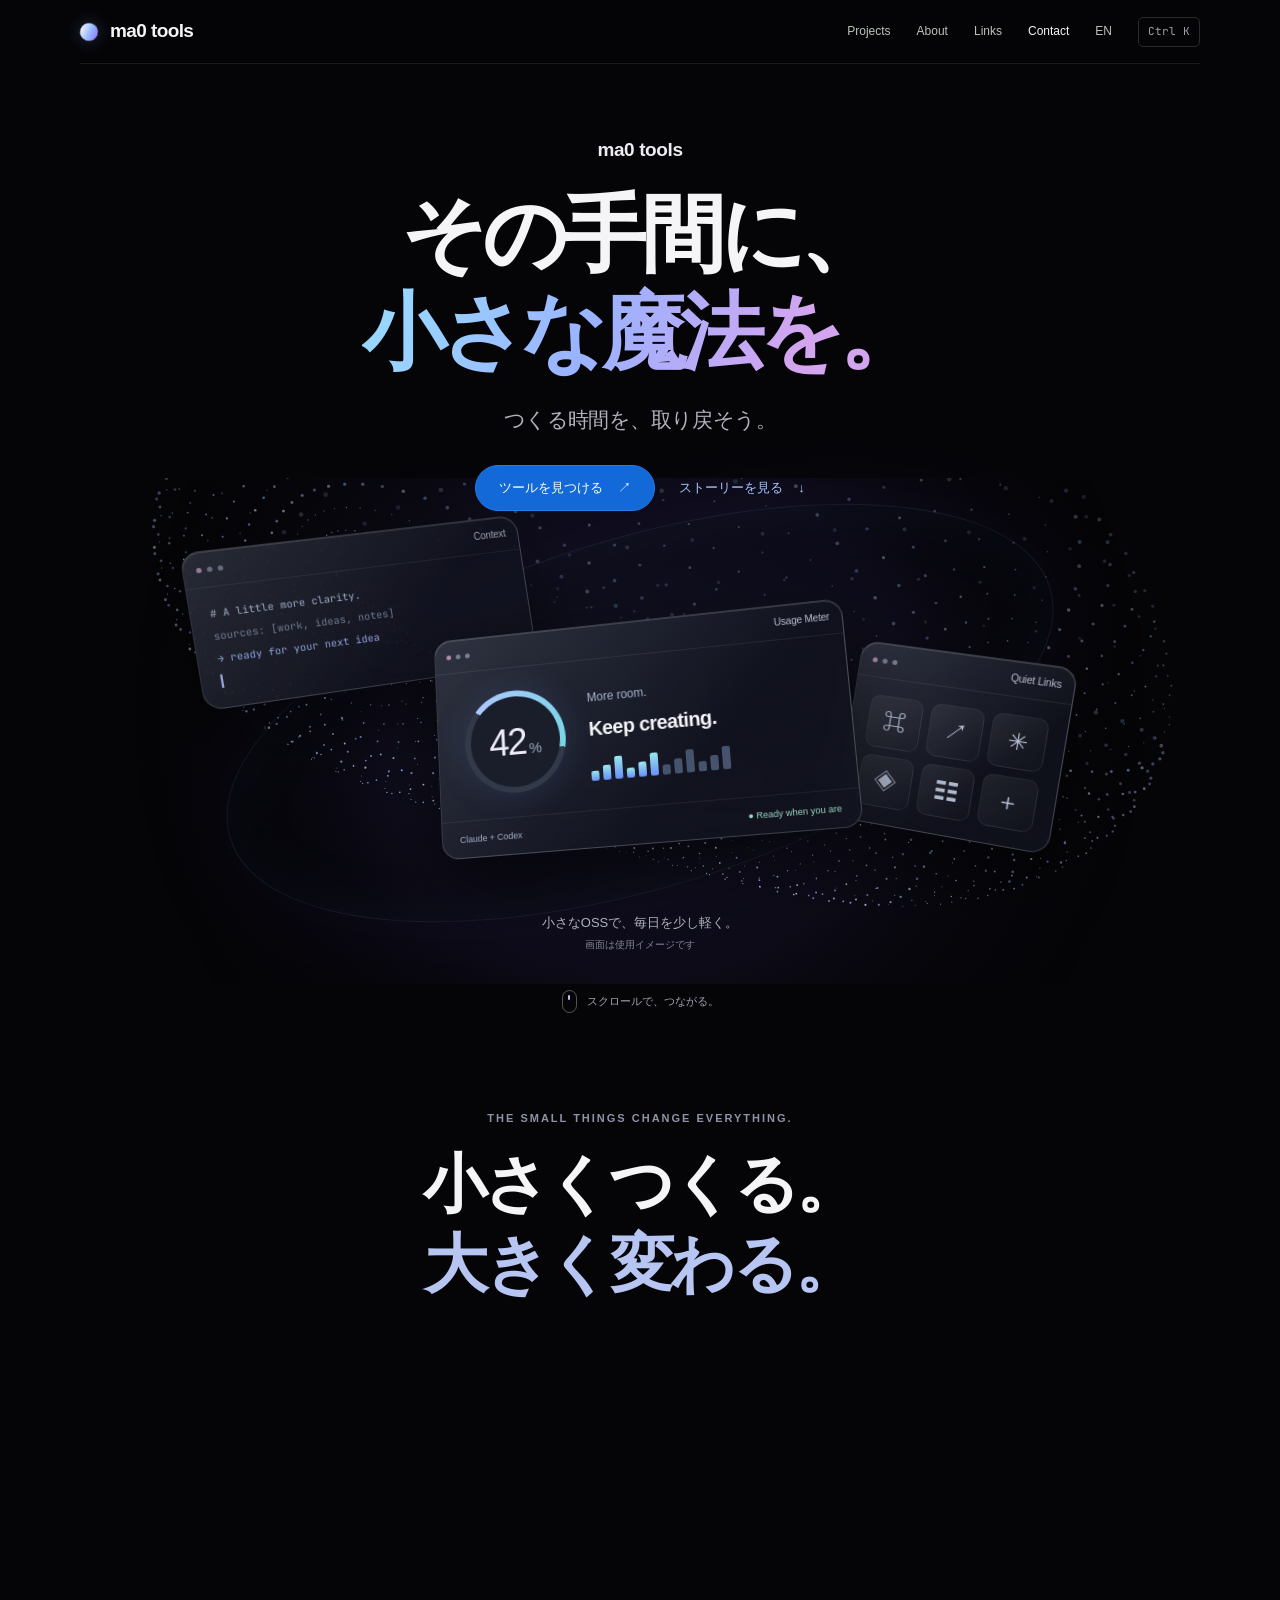
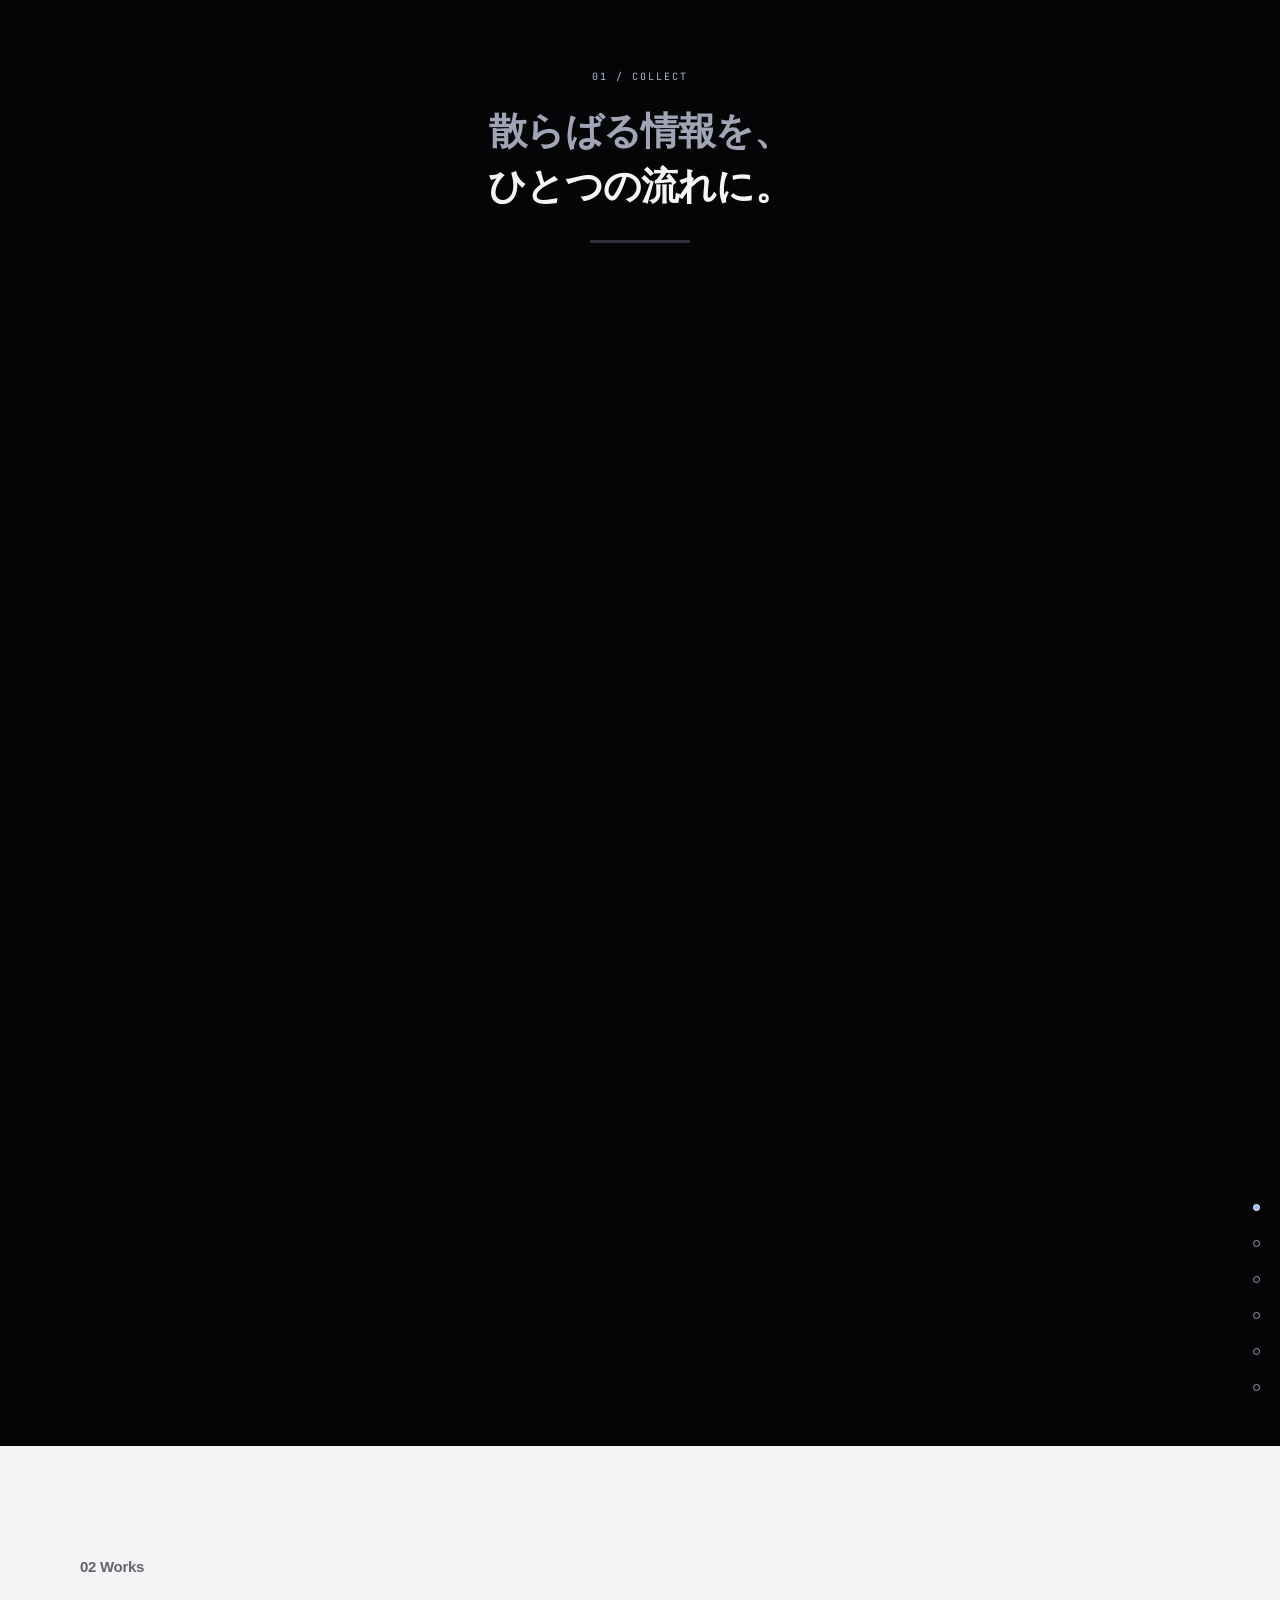
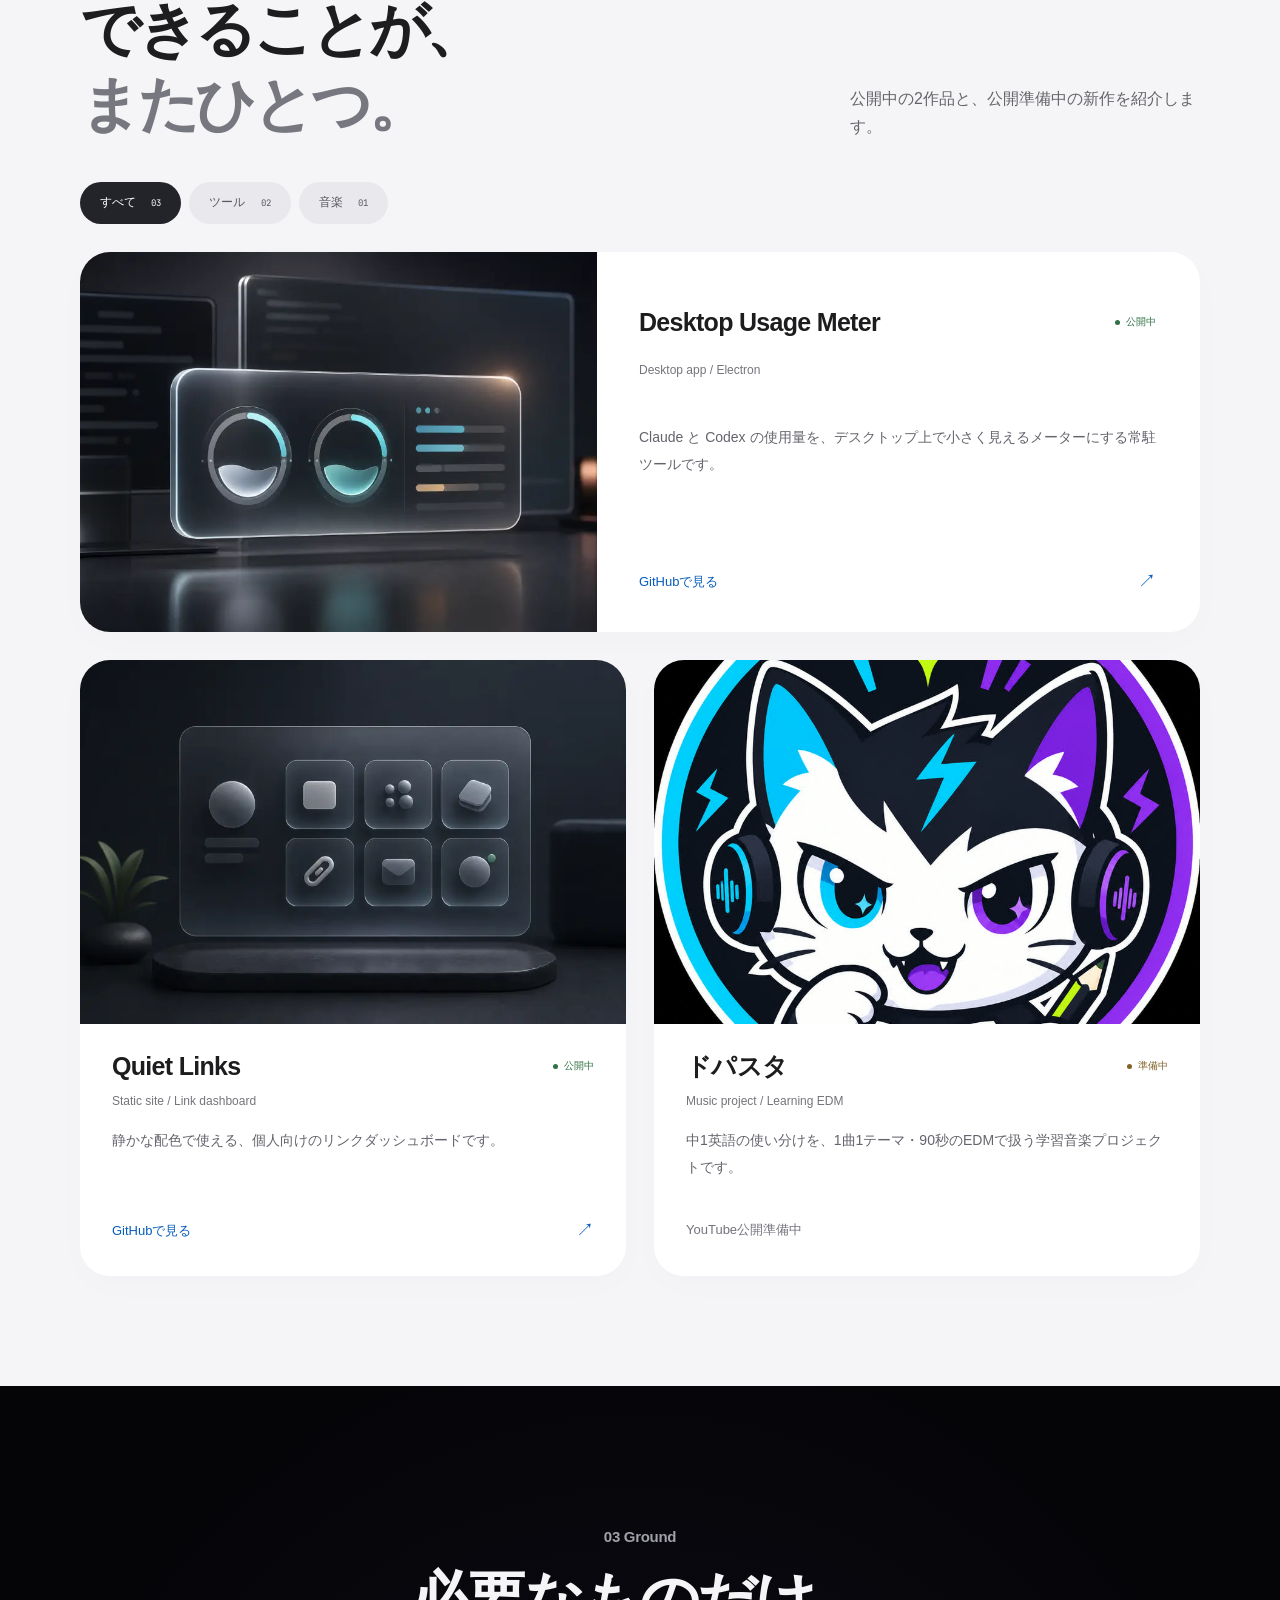
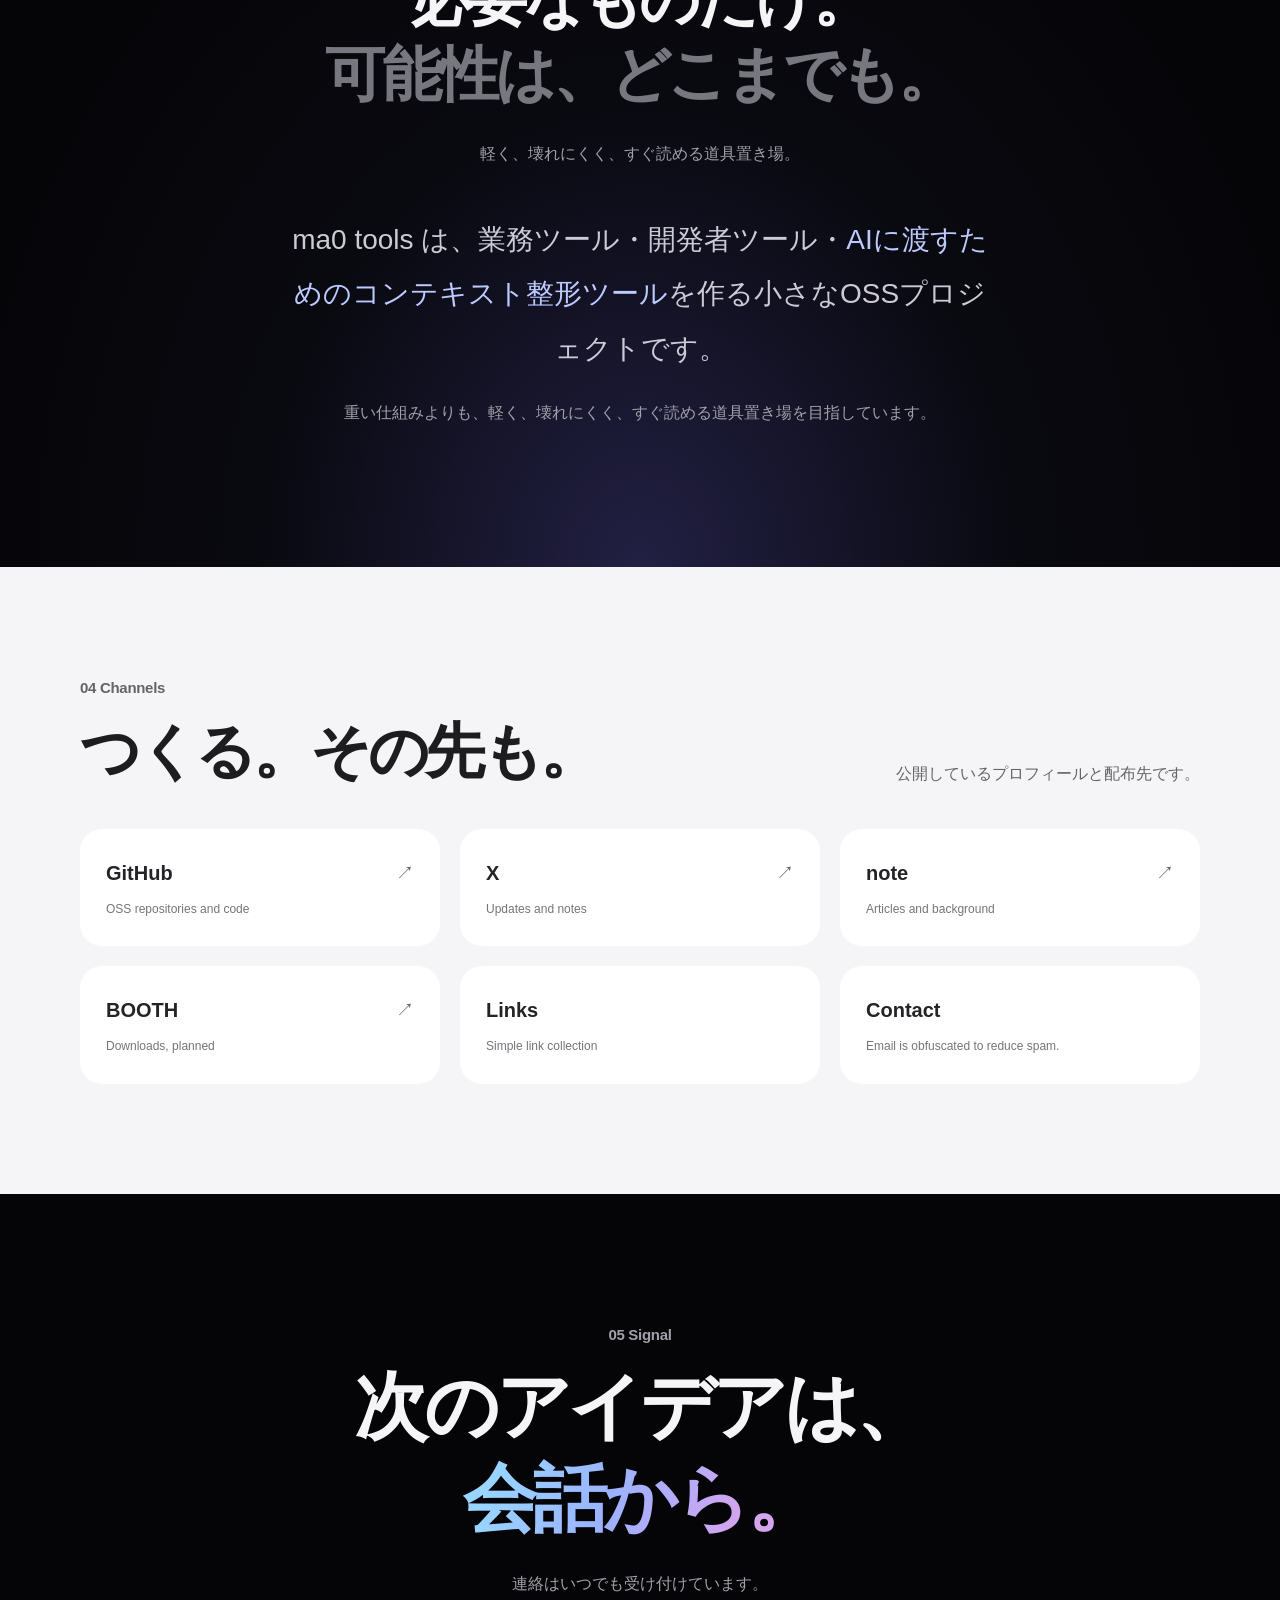
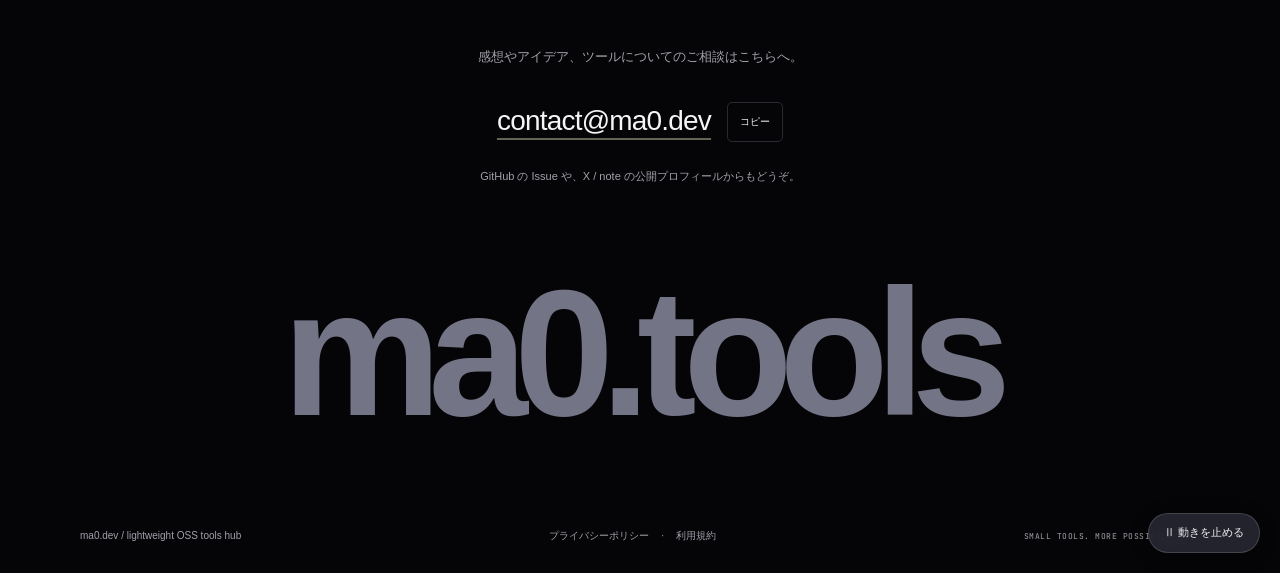
==== commit 73cb91cb: "Restore cinematic motion and redesign the product storytelling" ====
--- a/index.html
+++ b/index.html
@@ -4,7 +4,7 @@
   <meta charset="utf-8">
   <meta name="viewport" content="width=device-width, initial-scale=1">
   <meta name="color-scheme" content="dark">
-  <meta name="theme-color" content="#101211">
+  <meta name="theme-color" content="#050508">
   <title>ma0 tools | Small OSS tools for work automation</title>
   <meta name="description" content="ma0 toolsは、業務自動化とAI-ready contextのための小さなOSS・開発者向けツールを作る個人開発プロジェクトです。">
   <link rel="canonical" href="https://ma0.dev/">
@@ -24,11 +24,12 @@
   <link rel="preconnect" href="https://fonts.gstatic.com" crossorigin>
   <link href="https://fonts.googleapis.com/css2?family=Instrument+Sans:ital,wght@0,400..700;1,400..700&amp;family=JetBrains+Mono:wght@400;600;700&amp;display=swap" rel="stylesheet">
   <link rel="stylesheet" href="/style.css">
+  <link rel="stylesheet" href="/cinematic.css">
   <script type="speculationrules">
     {"prefetch":[{"source":"list","urls":["/","/links/","/en/","/en/links/"],"eagerness":"moderate"}]}
   </script>
 </head>
-<body>
+<body class="cinematic-page">
   <a class="skip-link" href="#top">本文へスキップ</a>
 
   <nav class="chapter-rail" aria-label="章インデックス">
@@ -92,48 +93,37 @@
     <main id="top">
       <section id="cover" class="hero chapter" data-chapter data-chapter-no="00" data-chapter-name="Cover">
         <div class="hero-content">
-          <p class="eyebrow">
-            <span class="eyebrow-dot" aria-hidden="true"></span>
-            INDEPENDENT DEVELOPER / OPEN SOURCE
-            <span class="eyebrow-sep" aria-hidden="true">·</span>
-            <span class="eyebrow-range">EST. ma0.dev</span>
-          </p>
-          <h1>Small tools.<br><span>More possibilities.</span></h1>
-          <p class="hero-copy">小さな道具で、<br>できることを、もっと。</p>
-          <p>業務ツールの情報を、AIに渡しやすい形へ整える小さなOSS・開発者向けツールを作っています。</p>
-          <p class="tagline">猫の手も借りたい仕事に、小さな開発者ツールを。</p>
+          <p class="eyebrow">ma0 tools</p>
+          <h1>その手間に、<br><span>小さな魔法を。</span></h1>
+          <p class="hero-copy">つくる時間を、取り戻そう。</p>
           <div class="hero-actions" role="group" aria-label="主要リンク">
-            <a class="button primary-button" href="#projects">作品を見る<span class="button-arrow" aria-hidden="true">↓</span></a>
-            <a class="button secondary-button" href="https://github.com/ma0dev0" target="_blank" rel="noopener noreferrer">GitHub<span class="button-arrow" aria-hidden="true">↗</span></a>
-          </div>
-        </div>
-
-        <div class="hero-visual">
-          <span class="art-index" aria-hidden="true">FIG. 001 / POSSIBILITIES</span>
-          <picture><source media="(max-width: 600px)" srcset="/assets/possibilities-800.webp"><img class="hero-art" src="/assets/possibilities.webp" alt="ライム色のガラスがひとつにつながる、可能性を表現した彫刻" width="1536" height="1024" fetchpriority="high" decoding="async"></picture>
-          <p class="hero-visual-caption"><span class="art-dot" aria-hidden="true"></span> SMALL TOOLS, OPEN POSSIBILITIES <span>↗</span></p>
-        </div>
-        <div class="hero-bottom"><span>DESIGNED TO MAKE ROOM.</span><a href="#projects">作品を探す <span aria-hidden="true">↓</span></a><span>SCROLL TO DISCOVER</span></div>
-      </section>
-
+            <a class="button primary-button" href="#projects">ツールを見つける <span aria-hidden="true">↗</span></a>
+            <a class="button secondary-button" href="#chapter-origin">ストーリーを見る <span aria-hidden="true">↓</span></a>
+          </div>
+        </div>
+        <div class="hero-visual" role="img" aria-label="小さなツールがつながるビジュアル">
+          <div class="orb-fallback" aria-hidden="true"></div>
+          <canvas class="hero-particles" aria-hidden="true"></canvas>
+          <div class="tool-composition" aria-hidden="true">
+            <div class="floating-window context-window"><div class="window-bar"><i></i><i></i><i></i><span>Context</span></div><div class="context-lines"><span># A little more clarity.</span><span class="code-dim">sources: [work, ideas, notes]</span><span class="code-blue">→ ready for your next idea</span><span class="code-cursor">▍</span></div></div>
+            <div class="floating-window meter-window"><div class="window-bar"><i></i><i></i><i></i><span>Usage Meter</span></div><div class="meter-body"><div class="meter-orbit"><span>42<small>%</small></span></div><div class="meter-detail"><span>More room.</span><strong>Keep creating.</strong><div class="meter-bars"><i></i><i></i><i></i><i></i><i></i><i></i><i></i><i></i><i></i><i></i><i></i><i></i></div></div></div><div class="window-bottom"><span>Claude + Codex</span><span>● Ready when you are</span></div></div>
+            <div class="floating-window links-window"><div class="window-bar"><i></i><i></i><i></i><span>Quiet Links</span></div><div class="mini-apps"><span>⌘</span><span>↗</span><span>✳</span><span>◈</span><span>☷</span><span>＋</span></div></div>
+          </div>
+          <p class="hero-visual-caption">小さなOSSで、毎日を少し軽く。<span class="preview-note">画面は使用イメージです</span></p>
+        </div>
+        <div class="hero-bottom"><a href="#chapter-origin"><span class="scroll-mouse" aria-hidden="true"></span>スクロールで、つながる。</a></div>
+      </section>
       <section id="chapter-origin" class="chapter chapter--film" data-chapter data-chapter-no="01" data-chapter-name="Origin" aria-label="ma0 tools のストーリー">
-        <div class="chapter-grid">
-          <div class="chapter-meta">
-            <span class="chapter-index">01 Origin</span>
-            <span class="chapter-stamp">THE IDEA</span>
-          </div>
-          <div class="chapter-lead">
-            <h2>はじまり</h2>
-            <p class="chapter-standfirst">散らばった業務の情報を、小さな道具でかたちにするまで。</p>
-          </div>
-          <div class="chapter-body"><p>面倒なことに使う時間を減らして、つくる時間を増やしたい。そのための小さな実験を重ねています。</p></div>
-        </div>
-
-        <ol class="principles-strip">
-          <li><span>01 / COLLECT</span><p>散らばった情報を集める。</p></li>
-          <li><span>02 / SIMPLIFY</span><p>小さな道具で、シンプルに。</p></li>
-          <li><span>03 / SHARE</span><p>つくったものを、ひらく。</p></li>
-        </ol>
+        <div class="story-stage">
+          <canvas class="story-particles" aria-hidden="true"></canvas>
+          <div class="story-heading"><p class="eyebrow">THE SMALL THINGS CHANGE EVERYTHING.</p><h2>小さくつくる。<br><span>大きく変わる。</span></h2></div>
+          <ol class="story-scenes">
+            <li><span class="story-number">01 / COLLECT</span><p>散らばる情報を、<br><strong>ひとつの流れに。</strong></p></li>
+            <li><span class="story-number">02 / SIMPLIFY</span><p>猫の手も借りたい日に、<br><strong>ちょうどいい道具を。</strong></p></li>
+            <li><span class="story-number">03 / OPEN SOURCE</span><p>つくる楽しさを、<br><strong>すべての人に。</strong></p></li>
+          </ol>
+          <div class="story-progress" aria-hidden="true"><span></span></div>
+        </div>
       </section>
 
       <section id="projects" class="section chapter chapter--wide" data-chapter data-chapter-no="02" data-chapter-name="Works">
@@ -143,7 +133,7 @@
             <span class="chapter-stamp">2 released / 1 upcoming</span>
           </div>
           <div class="chapter-lead">
-            <h2>Selected <span>works.</span></h2>
+            <h2>できることが、<br><span>またひとつ。</span></h2>
             <p class="chapter-standfirst">公開中の2作品と、公開準備中の新作を紹介します。</p>
           </div>
           <div class="chapter-body">
@@ -202,7 +192,7 @@
             <span class="chapter-stamp">Principles</span>
           </div>
           <div class="chapter-lead">
-            <h2>Small by<br><span>design.</span></h2>
+            <h2>必要なものだけ。<br><span>可能性は、どこまでも。</span></h2>
             <p class="chapter-standfirst">軽く、壊れにくく、すぐ読める道具置き場。</p>
           </div>
           <div class="chapter-body">
@@ -219,7 +209,7 @@
             <span class="chapter-stamp">6 links</span>
           </div>
           <div class="chapter-lead">
-            <h2>Elsewhere<span> ↗</span></h2>
+            <h2>つくる。その先も。</h2>
             <p class="chapter-standfirst">公開しているプロフィールと配布先です。</p>
           </div>
           <div class="chapter-body">
@@ -260,7 +250,7 @@
             <span class="chapter-stamp">Open</span>
           </div>
           <div class="chapter-lead">
-            <h2>Let’s make<br><span>room.</span></h2>
+            <h2>次のアイデアは、<br><span>会話から。</span></h2>
             <p class="chapter-standfirst">連絡はいつでも受け付けています。</p>
           </div>
           <div class="chapter-body">
--- a/cinematic.css
+++ b/cinematic.css
@@ -0,0 +1,228 @@
+/* Cinematic product story. Layout is fully readable before JavaScript starts. */
+.cinematic-page {
+  --bg: #050508;
+  --surface: #15151b;
+  --text: #f5f5f7;
+  --muted: #a1a1aa;
+  --line: #292932;
+  --accent: #9fbaff;
+  background: var(--bg);
+  font-family: -apple-system, BlinkMacSystemFont, "Helvetica Neue", "Hiragino Kaku Gothic ProN", sans-serif;
+}
+.cinematic-page .page { width: 100%; }
+.cinematic-page .site-header { width: min(1120px, calc(100% - 48px)); margin: auto; min-height: 64px; background: #050508db; border-bottom-color: #ffffff16; }
+.cinematic-page .site-logo { font-size: 19px; letter-spacing: -.6px; }
+.cinematic-page .logo-dot { background: linear-gradient(140deg, #fafafa 10%, #95b9ff 55%, #9365f6); width: 18px; height: 18px; border-radius: 50%; box-shadow: 0 0 16px #90a8ff45; }
+.cinematic-page .nav-list { gap: 26px; font-size: 12px; }
+.cinematic-page .nav-cmdk { min-height: 30px; }
+.cinematic-page .hero { display: block; padding: 72px 0 0; text-align: center; position: relative; isolation: isolate; }
+.cinematic-page .hero-content { position: relative; z-index: 3; padding: 0 24px; animation: none; transform: translateY(calc(var(--hero-progress, 0) * -34px)); }
+.cinematic-page .eyebrow { justify-content: center; font: 600 19px / 1.5 -apple-system, BlinkMacSystemFont, sans-serif; letter-spacing: -.4px; color: #ececf2; }
+.cinematic-page h1 { font-size: clamp(48px, 6.6cqw, 88px); font-weight: 650; line-height: 1.17; letter-spacing: -.065em; margin-top: 20px; }
+.cinematic-page h1 span, .cinematic-page #contact h2 span { color: #c2b8ff; background: linear-gradient(110deg, #98d6ff 8%, #9bb2ff 42%, #d3a5ef 78%); -webkit-background-clip: text; background-clip: text; -webkit-text-fill-color: transparent; }
+.cinematic-page .hero-copy { margin-top: 22px; color: #b1b1bd; font-size: 21px; font-weight: 450; letter-spacing: -.6px; }
+.cinematic-page .hero-actions { justify-content: center; gap: 24px; margin-top: 28px; }
+.cinematic-page .button { min-height: 46px; border-radius: 40px; font-size: 13px; padding: 10px 23px; gap: 15px; font-weight: 500; }
+.cinematic-page .primary-button { color: white; background: #1269d7; border: 1px solid #227fed; }
+.cinematic-page .primary-button:hover { background: #217be9; }
+.cinematic-page .secondary-button { color: #a7c5ff; border: none; padding-inline: 0; background: transparent; }
+.cinematic-page .secondary-button:hover { color: #d3e4ff; }
+.cinematic-page .hero-visual { position: relative; height: 460px; margin: -10px auto 0; max-width: 1100px; padding: 0; width: 100%; isolation: isolate; animation: none; }
+.hero-particles { position: absolute; inset: -5% 0 0; width: 100%; height: 110%; z-index: -1; opacity: 0; }
+.particles-ready .hero-particles { opacity: 1; }
+.orb-fallback { position: absolute; left: 50%; top: 8%; width: 78%; height: 76%; border-radius: 50%; transform: translateX(-50%) rotate(-17deg); border: 1px solid #9dbcf94d; box-shadow: inset 0 0 60px #5996ff24, 0 0 90px #7451ea26; background: radial-gradient(ellipse, #21265040, transparent 68%); z-index: -2; }
+.particles-ready .orb-fallback { opacity: .35; }
+.tool-composition { position: absolute; inset: 0; perspective: 1200px; transform: translateY(calc(var(--hero-progress, 0) * -14px)) scale(calc(1 + var(--hero-progress, 0) * .055)); }
+.floating-window { position: absolute; text-align: left; overflow: hidden; border: 1px solid #ffffff29; border-radius: 18px; background: linear-gradient(135deg, #343947d9, #10121dcc 65%); box-shadow: 0 30px 80px #0009, inset 0 1px 0 #ffffff24; backdrop-filter: blur(20px); }
+.window-bar { height: 35px; border-bottom: 1px solid #ffffff12; padding: 0 12px; display: flex; align-items: center; gap: 5px; }
+.window-bar i { height: 5px; width: 5px; border-radius: 50%; background: #778093; }
+.window-bar i:first-child { background: #b18caa; }
+.window-bar span { margin-left: auto; font-size: 10px; font-weight: 500; letter-spacing: -.2px; color: #b6bbca; }
+.meter-window { width: 420px; top: 116px; left: calc(50% - 210px); z-index: 3; transform: rotateX(calc(9deg + var(--pointer-y, 0deg))) rotateY(calc(-9deg + var(--pointer-x, 0deg))) rotateZ(-4deg); }
+.meter-body { padding: 24px 28px; display: flex; align-items: center; gap: 24px; }
+.meter-orbit { width: 105px; height: 105px; flex-shrink: 0; display: grid; place-items: center; border-radius: 50%; position: relative; background: conic-gradient(from -50deg, #adc7ff 0%, #77d6e4 42%, #323948 42%); box-shadow: 0 0 35px #789fff25; }
+.meter-orbit::before { content: ''; position: absolute; inset: 6px; border-radius: 50%; background: #1a1e2a; }
+.meter-orbit > span { position: relative; color: #eeeefa; font-size: 38px; line-height: 1; font-weight: 500; letter-spacing: -2px; }
+.meter-orbit small { font-size: 15px; margin-left: 3px; letter-spacing: 0; color: #a3acbf; }
+.meter-detail { display: grid; gap: 2px; }
+.meter-detail > span { font-size: 12px; color: #aab5ce; }
+.meter-detail strong { font-size: 20px; letter-spacing: -.6px; font-weight: 550; }
+.meter-bars { display: flex; align-items: end; height: 25px; gap: 4px; margin-top: 8px; }
+.meter-bars i { width: 8px; height: 60%; border-radius: 2px; background: linear-gradient(#9ae8ea, #668ffa); }
+.meter-bars i:nth-child(3n) { height: 90%; }
+.meter-bars i:nth-child(3n+1) { height: 40%; }
+.meter-bars i:nth-child(n+7) { background: #46536d; }
+.window-bottom { display: flex; justify-content: space-between; padding: 10px 18px; font-size: 9px; border-top: 1px solid #ffffff10; color: #a3aec5; }
+.window-bottom span:last-child { color: #9bd4bf; }
+.context-window { width: 330px; left: 10%; top: 32px; transform: rotateY(14deg) rotateZ(-9deg); opacity: .85; }
+.context-lines { padding: 17px 18px; display: grid; gap: 5px; font: 10px / 1.7 var(--mono); color: #b8c7e9; }
+.code-dim { opacity: .65; }
+.code-blue { color: #a5bcff; }
+.code-cursor { color: #b2bfff; }
+.links-window { width: 210px; right: 12%; top: 152px; transform: rotateY(-18deg) rotateZ(9deg); z-index: 2; }
+.mini-apps { display: grid; grid-template-columns: repeat(3, 1fr); gap: 8px; padding: 17px; }
+.mini-apps span { display: grid; place-items: center; aspect-ratio: 1; border: 1px solid #ffffff10; border-radius: 10px; font-size: 23px; background: linear-gradient(140deg, #ffffff12, #ffffff03); color: #b2bcd0; }
+.cinematic-page .hero-visual-caption { position: absolute; top: auto; bottom: 8px; width: 100%; justify-content: center; flex-direction: column; gap: 3px; padding: 0 16px; color: #b0b0bd; font: 13px / 1.6 -apple-system, sans-serif; letter-spacing: 0; }
+.cinematic-page .hero-visual-caption .preview-note { margin: 0; color: #858591; font-size: 10px; }
+.cinematic-page .hero-bottom { border: 0; margin: 0; padding: 25px 0 48px; justify-content: center; font: 11px / 1.5 -apple-system, sans-serif; letter-spacing: 0; }
+.cinematic-page .hero-bottom a { color: #a2a2b0; gap: 10px; }
+.scroll-mouse { width: 15px; height: 23px; border: 1px solid #ffffff50; border-radius: 9px; position: relative; }
+.scroll-mouse::after { content: ''; position: absolute; width: 2px; height: 5px; background: #a9c3ff; top: 4px; left: 5.5px; border-radius: 2px; }
+.cinematic-page .chapter:not(.hero) { border: 0; padding: 110px max(40px, calc((100% - 1120px) / 2)); }
+.cinematic-page .chapter--film { position: relative; background: #050508; padding: 0 !important; }
+.story-stage { position: relative; min-height: 750px; padding: 80px 24px; text-align: center; isolation: isolate; }
+.story-heading { position: relative; z-index: 1; }
+.story-heading .eyebrow { font-size: 11px; letter-spacing: 2px; color: #8f93a6; }
+.cinematic-page .story-heading h2 { margin-top: 18px; font-size: clamp(36px, 5cqw, 64px); font-weight: 600; line-height: 1.25; }
+.cinematic-page .story-heading h2 span { color: #b6c5f2; }
+.story-particles { position: absolute; inset: 0; width: 100%; height: 100%; z-index: -1; opacity: .85; }
+.story-scenes { margin: 45px auto 0; padding: 0; list-style: none; display: grid; gap: 30px; }
+.story-number { font: 10px / 1.5 var(--mono); letter-spacing: 2px; color: #aeb9d3; }
+.story-scenes li p { margin-top: 13px; font-size: clamp(23px, 3cqw, 40px); line-height: 1.45; font-weight: 600; color: #a0a5b6; letter-spacing: -.8px; }
+.story-scenes strong { color: #f5f5f7; font-weight: 600; }
+.story-progress { display: none; }
+.motion-ready .chapter--film { height: 220svh; }
+.motion-ready .story-stage { position: sticky; top: 64px; height: calc(100svh - 64px); min-height: 560px; padding-top: 44px; overflow: hidden; }
+.motion-ready .story-scenes { position: absolute; bottom: 14%; left: 24px; right: 24px; height: 124px; margin: 0; }
+.motion-ready .story-scenes li { position: absolute; inset: 0; opacity: var(--scene-opacity, 0); transform: translateY(var(--scene-y, 20px)); }
+.motion-ready .story-scenes li:first-child { --scene-opacity: 1; --scene-y: 0px; }
+.motion-ready .story-progress { display: block; position: absolute; bottom: 7%; left: calc(50% - 50px); height: 3px; width: 100px; background: #30303c; border-radius: 4px; overflow: hidden; }
+.story-progress span { display: block; height: 100%; background: #b7b8ff; transform-origin: left; transform: scaleX(var(--story-progress, 0)); }
+.cinematic-page #projects, .cinematic-page #links { background: #f5f5f7; color: #1d1d1f; --text: #1d1d1f; --muted: #64646a; --line: #d5d5da; --accent: #075cbc; }
+.cinematic-page .chapter-grid, .cinematic-page .chapter--wide .chapter-grid { display: block; }
+.cinematic-page .chapter-meta { padding: 0; display: block; margin-bottom: 14px; font: 600 15px / 1.5 -apple-system, sans-serif; }
+.cinematic-page .chapter-index { text-transform: none; letter-spacing: -.3px; color: var(--muted); }
+.cinematic-page .chapter-stamp { display: none; }
+.cinematic-page h2 { font-size: clamp(36px, 4.7cqw, 60px); line-height: 1.25; font-weight: 600; letter-spacing: -.055em; }
+.cinematic-page h2 span { color: #777780; }
+.cinematic-page .chapter--wide .chapter-lead { align-items: end; gap: 36px; }
+.cinematic-page .chapter-standfirst { font-size: 16px; line-height: 1.8; color: var(--muted); }
+.cinematic-page .chapter-body { margin-top: 40px; }
+.cinematic-page .project-filters { gap: 8px; margin-bottom: 28px; }
+.cinematic-page .project-filters button { color: #57575e; background: #e8e8ed; border: 0; font-size: 12px; min-height: 42px; padding: 9px 20px; }
+.cinematic-page .project-filters button[aria-pressed="true"] { color: white; background: #23232a; }
+.cinematic-page .card-grid { grid-template-columns: repeat(2, minmax(0, 1fr)); gap: 28px; }
+.cinematic-page .project-card { border-radius: 30px; overflow: hidden; padding: 0 32px 20px; background: #fff; color: #1d1d1f; box-shadow: 0 10px 35px #00000004; transition: transform .6s cubic-bezier(.2,.8,.2,1), box-shadow .6s; }
+.cinematic-page .project-card:hover { transform: translateY(-7px); box-shadow: 0 20px 40px #0000000b; }
+.cinematic-page .project-image { border-radius: 0; border: 0; margin: 0 -32px; background: #080b10; }
+.cinematic-page .project-image img { transition: transform 1.2s cubic-bezier(.2,.8,.2,1); }
+.cinematic-page .card-top { margin-top: 26px; }
+.cinematic-page h3 { font-size: 25px; font-weight: 600; line-height: 1.3; letter-spacing: -.7px; }
+.cinematic-page .status { color: #307146; font-size: 10px; }
+.cinematic-page .status--soon { color: #806325; }
+.cinematic-page .project-meta { font: 12px / 1.6 -apple-system, sans-serif; color: #74747c; }
+.cinematic-page .project-card > p:not([class]) { font-size: 14px; color: #64646d; }
+.cinematic-page .project-link, .cinematic-page .project-coming-soon { font-size: 13px; border-top: 0; color: #075cbc; }
+.cinematic-page .project-coming-soon { color: #73737d; }
+.cinematic-page .project-card:first-child { grid-column: 1 / -1; display: grid; grid-template-columns: 1fr 1fr; column-gap: 42px; padding: 0 44px 0 0; align-content: center; }
+.cinematic-page .project-card:first-child .project-image { grid-column: 1; grid-row: 1 / 5; margin: 0; border-radius: 0; }
+.cinematic-page .project-card:first-child .project-image img { height: 100%; min-height: 380px; object-fit: cover; }
+.cinematic-page .project-card:first-child .card-top { grid-column: 2; margin-top: 40px; }
+.cinematic-page .project-card:first-child > p { grid-column: 2; }
+.cinematic-page .project-card:first-child .project-actions { margin-bottom: 26px; }
+.cinematic-page #about { text-align: center; padding-block: 140px; background: radial-gradient(ellipse at 50% 100%, #222043 0%, #090910 42%, #050508 78%); }
+.cinematic-page #about .chapter-standfirst { margin: 28px auto 0; max-width: 600px; }
+.cinematic-page #about .chapter-body { max-width: 700px; margin: 44px auto 0; }
+.cinematic-page .about-lead { font-size: clamp(20px, 2.3cqw, 28px); color: #cbcad5; }
+.cinematic-page .highlight { color: #bdcaff; }
+.cinematic-page .about-sub { margin-top: 22px; font-size: 16px; }
+.cinematic-page .links-grid { grid-template-columns: repeat(3, minmax(0,1fr)); gap: 20px; }
+.cinematic-page .link-card { background: white; border: 0; border-radius: 22px; padding: 26px; transition: transform .35s; }
+.cinematic-page .link-card:hover { transform: translateY(-4px); }
+.cinematic-page .card-label-row { color: #242428; font-weight: 550; }
+.cinematic-page .card-text { font-size: 12px; color: #74747c; }
+.cinematic-page #contact { text-align: center; gap: 90px; padding-top: 130px; padding-bottom: 70px; }
+.cinematic-page #contact .chapter-standfirst { margin: 24px auto; }
+.cinematic-page #contact .chapter-body { margin-top: 38px; }
+.cinematic-page #contact h2 { font-size: clamp(40px, 5.8cqw, 76px); }
+.cinematic-page .contact-address { justify-content: center; font-size: 28px; }
+.cinematic-page .contact-signature { color: #747487; font-size: clamp(68px, 14cqw, 180px); }
+.cinematic-page .site-footer { margin: 0 auto; padding: 28px 0; width: min(1120px, calc(100% - 48px)); }
+.cinematic-page .chapter-rail { right: 14px; mix-blend-mode: difference; }
+.cinematic-page .rail-tick { color: #a6a6bb; }
+.cinematic-page .rail-tick[aria-current="true"] { color: white; }
+.cinematic-page .rail-num { display: none; }
+.motion-control { position: fixed; bottom: 20px; right: 20px; z-index: 25; border-radius: 30px; background: #272732e6; border: 1px solid #ffffff25; backdrop-filter: blur(12px); color: #f0f0f7; min-height: 40px; padding: 8px 15px; font-size: 11px; box-shadow: 0 3px 20px #0003; }
+.motion-control:hover { background: #404052; }
+.motion-paused .tool-composition, .motion-paused .hero-content { transform: none; }
+@media (max-width: 760px) {
+  .cinematic-page .site-header { min-height: 60px; width: calc(100% - 36px); }
+  .cinematic-page .nav-list { gap: 16px; font-size: 11px; }
+  .cinematic-page .site-logo { font-size: 17px; }
+  .cinematic-page .hero { padding-top: 52px; }
+  .cinematic-page .hero-content { padding: 0 20px; }
+  .cinematic-page .eyebrow { font-size: 17px; }
+  .cinematic-page h1 { font-size: clamp(40px, 9.4cqw, 65px); letter-spacing: -.065em; }
+  .cinematic-page .hero-copy { font-size: 17px; margin-top: 20px; }
+  .cinematic-page .hero-actions { gap: 19px; margin-top: 23px; }
+  .cinematic-page .button { font-size: 12px; padding: 10px 17px; gap: 8px; }
+  .cinematic-page .hero-visual { height: 370px; margin-top: 24px; max-width: 600px; }
+  .tool-composition { transform-origin: 50% 42%; }
+  .meter-window { width: 280px; left: calc(50% - 140px); top: 110px; border-radius: 14px; }
+  .meter-body { padding: 19px; gap: 16px; }
+  .meter-orbit { width: 74px; height: 74px; }
+  .meter-orbit > span { font-size: 29px; }
+  .meter-orbit small { font-size: 12px; }
+  .meter-detail strong { font-size: 15px; }
+  .meter-detail > span { font-size: 10px; }
+  .meter-bars { gap: 3px; height: 20px; }
+  .meter-bars i { width: 5px; }
+  .window-bottom { font-size: 7px; padding: 8px 12px; }
+  .window-bar { height: 27px; }
+  .window-bar span { font-size: 8px; }
+  .context-window { width: 210px; top: 10px; left: 9%; border-radius: 12px; }
+  .context-lines { font-size: 7px; padding: 11px; }
+  .links-window { width: 135px; right: 6%; top: 65px; border-radius: 12px; z-index: 1; }
+  .mini-apps { padding: 12px; gap: 6px; }
+  .mini-apps span { border-radius: 6px; font-size: 17px; }
+  .cinematic-page .hero-visual-caption { font-size: 12px; bottom: 0; }
+  .cinematic-page .hero-visual-caption .preview-note { font-size: 9px; }
+  .cinematic-page .hero-bottom { padding: 20px 0 32px; }
+  .cinematic-page .chapter:not(.hero) { padding: 72px 22px; }
+  .cinematic-page h2 { font-size: 36px; }
+  .cinematic-page .chapter-standfirst { font-size: 14px; }
+  .cinematic-page .chapter--wide .chapter-standfirst { margin-top: 22px; }
+  .cinematic-page .chapter-body { margin-top: 28px; }
+  .cinematic-page .card-grid { grid-template-columns: 1fr; gap: 22px; }
+  .cinematic-page .project-card, .cinematic-page .project-card:first-child { display: flex; padding: 0 24px 16px; gap: 0; border-radius: 24px; }
+  .cinematic-page .project-image, .cinematic-page .project-card:first-child .project-image { margin: 0 -24px; }
+  .cinematic-page .project-card:first-child .project-image img { min-height: 0; height: auto; }
+  .cinematic-page .project-card:first-child .card-top { margin-top: 24px; }
+  .cinematic-page .project-card:first-child .project-actions { margin-bottom: 0; }
+  .cinematic-page h3 { font-size: 23px; }
+  .cinematic-page .project-filters button { padding: 8px 16px; }
+  .cinematic-page .links-grid { grid-template-columns: 1fr 1fr; gap: 14px; }
+  .cinematic-page .link-card { padding: 20px 16px; border-radius: 18px; }
+  .cinematic-page .card-label-row { font-size: 19px; }
+  .cinematic-page .card-text { font-size: 11px; }
+  .cinematic-page #about { padding-block: 100px; }
+  .cinematic-page .about-sub { font-size: 14px; }
+  .cinematic-page #contact { padding-top: 80px; gap: 70px; }
+  .cinematic-page #contact h2 { font-size: 37px; }
+  .cinematic-page .contact-address { font-size: 24px; }
+  .cinematic-page .site-footer { width: calc(100% - 44px); padding-bottom: 75px; }
+  .story-stage { padding: 60px 20px; }
+  .story-heading .eyebrow { font-size: 8px; letter-spacing: 1px; }
+  .cinematic-page .story-heading h2 { font-size: 35px; margin-top: 16px; }
+  .story-scenes li p { font-size: 25px; }
+  .motion-ready .story-stage { top: 60px; height: calc(100svh - 60px); padding-top: 42px; }
+  .motion-ready .story-scenes { bottom: 12%; left: 15px; right: 15px; }
+  .motion-control { right: 12px; bottom: 12px; min-height: 38px; font-size: 10px; }
+}
+@media (prefers-reduced-motion: reduce) {
+  .cinematic-page .hero-content, .tool-composition { transform: none !important; }
+}
+@media (min-width: 761px) and (max-height: 760px) {
+  .cinematic-page .hero { padding-top: 34px; }
+  .cinematic-page h1 { font-size: 60px; }
+  .cinematic-page .hero-copy { margin-top: 16px; font-size: 18px; }
+  .cinematic-page .hero-visual { height: 370px; }
+  .meter-window { top: 80px; }
+  .context-window { top: 10px; }
+  .links-window { top: 112px; }
+}
+/* Isolate sticky text from the canvas compositing layer. */
+.cinematic-page .site-header { transform: translateZ(0); }
+.story-heading { transform: translateZ(0); }
+.story-particles { z-index: 0; pointer-events: none; }
+.story-scenes, .story-progress { z-index: 2; }
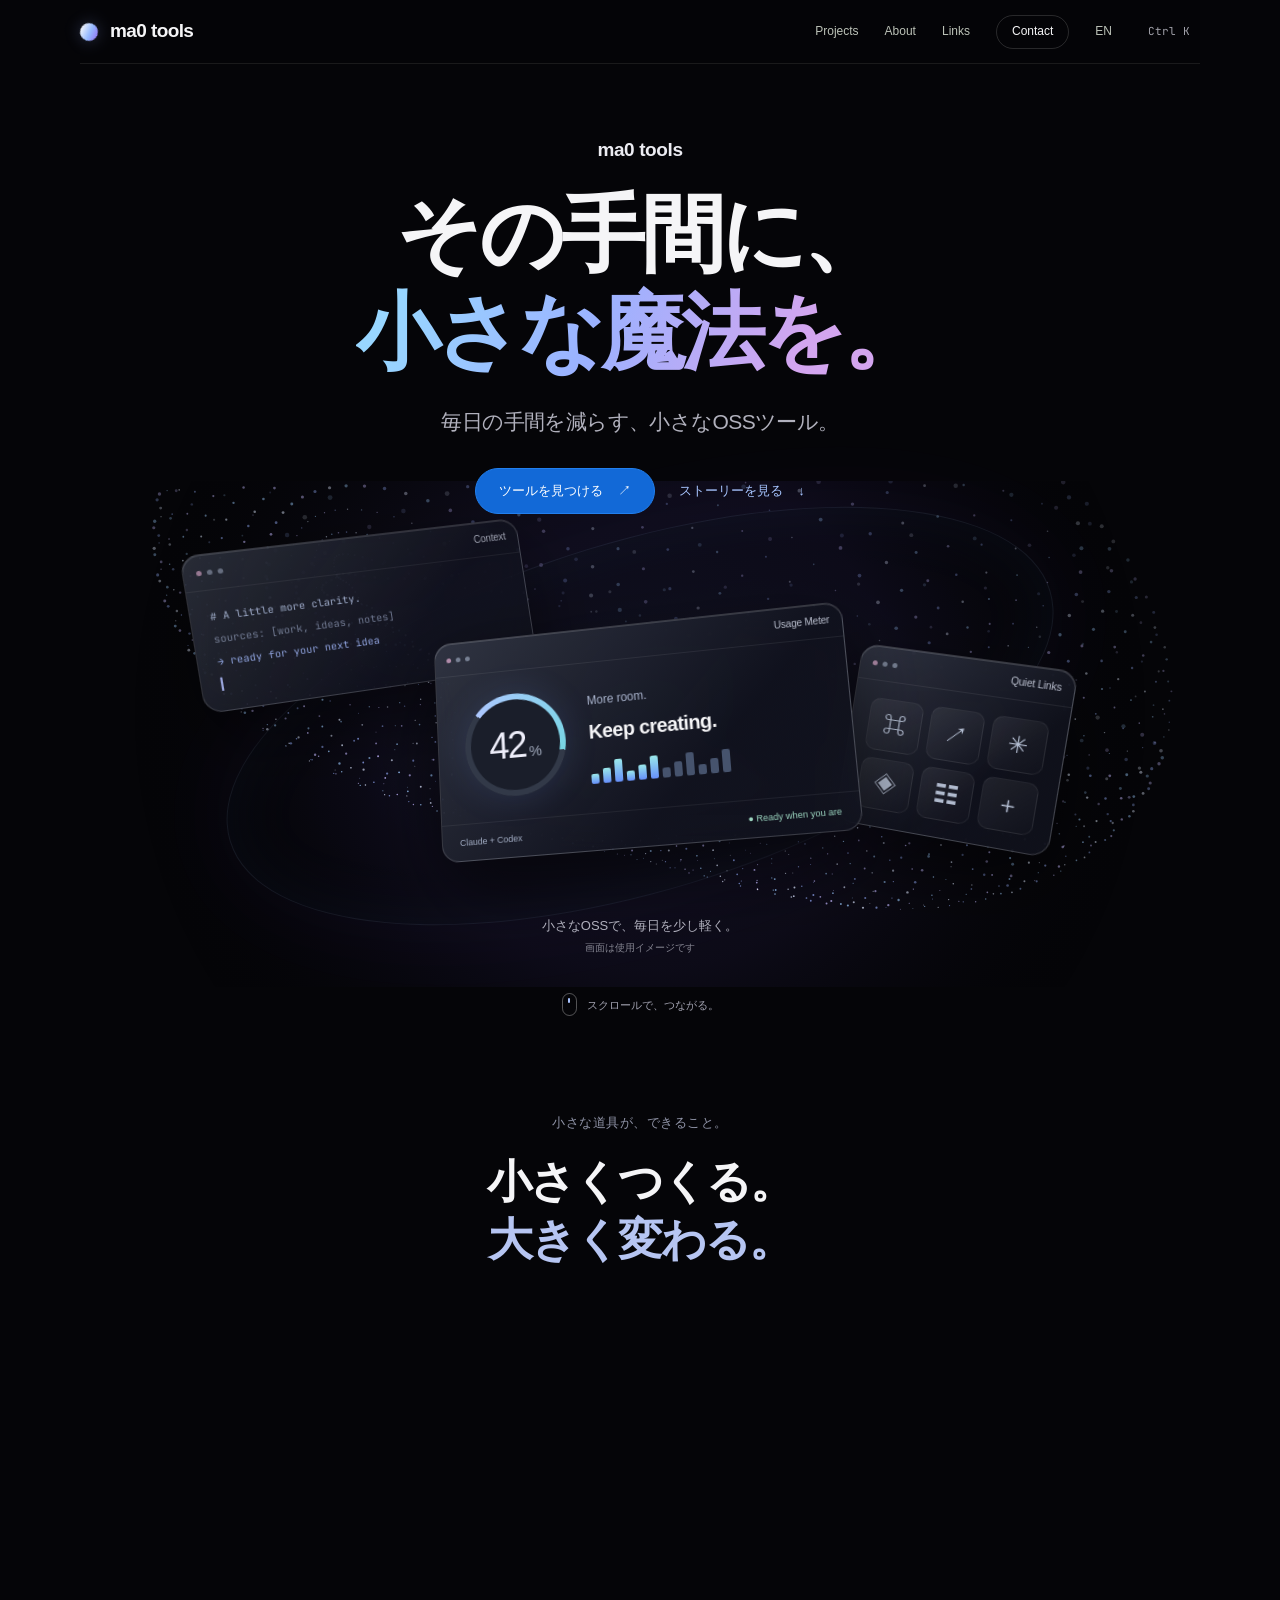
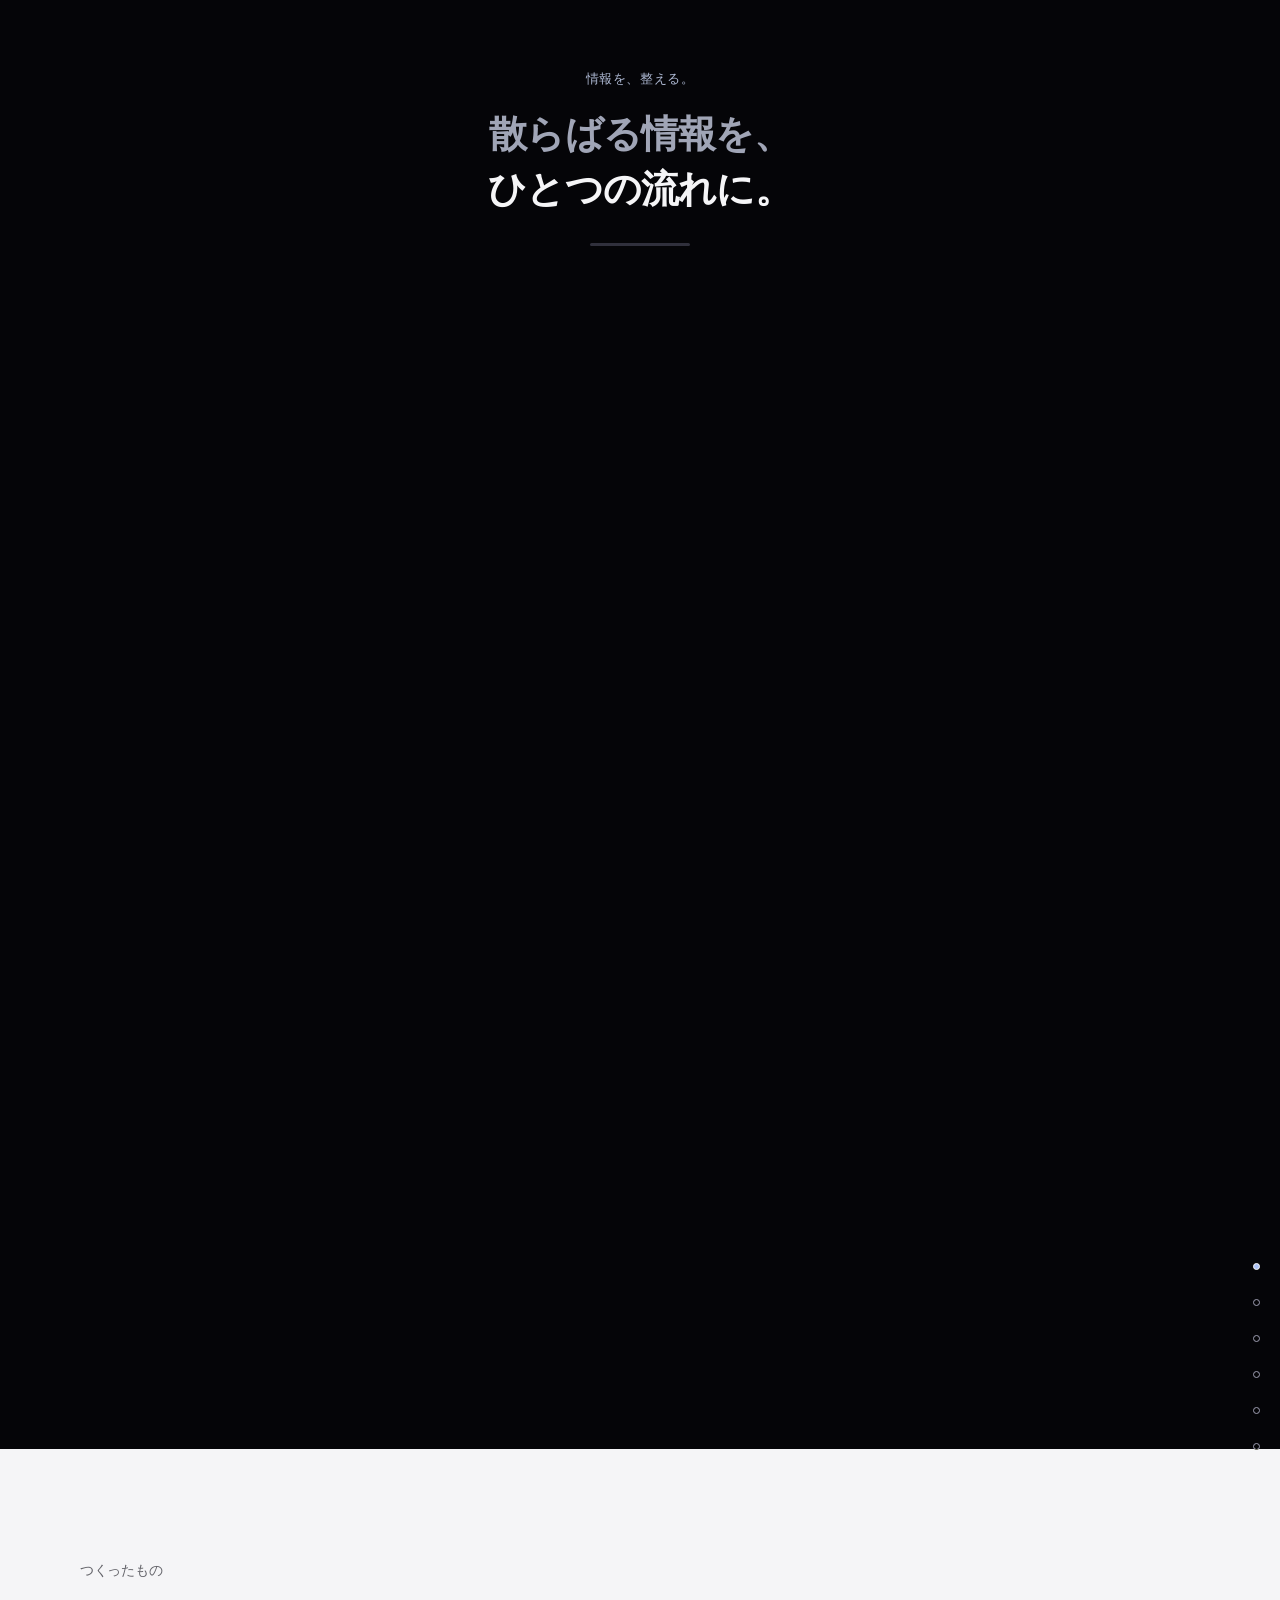
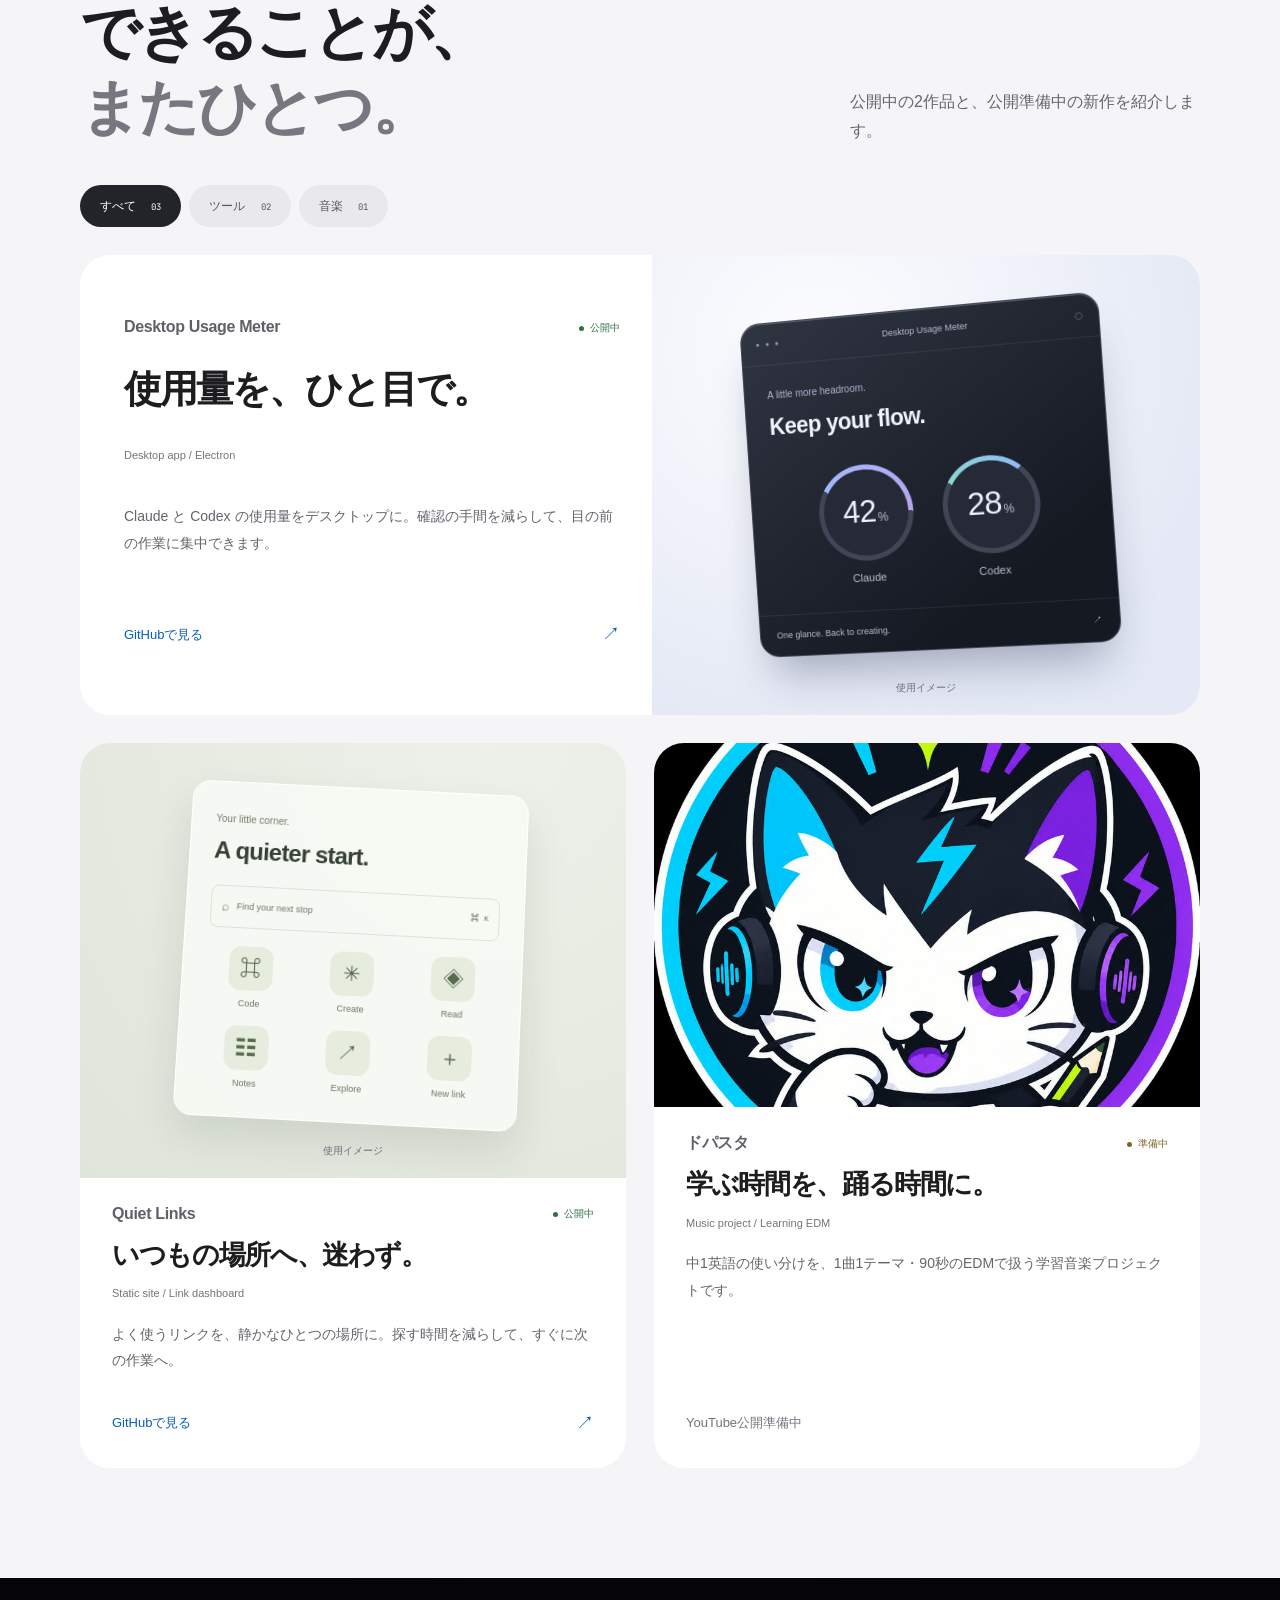
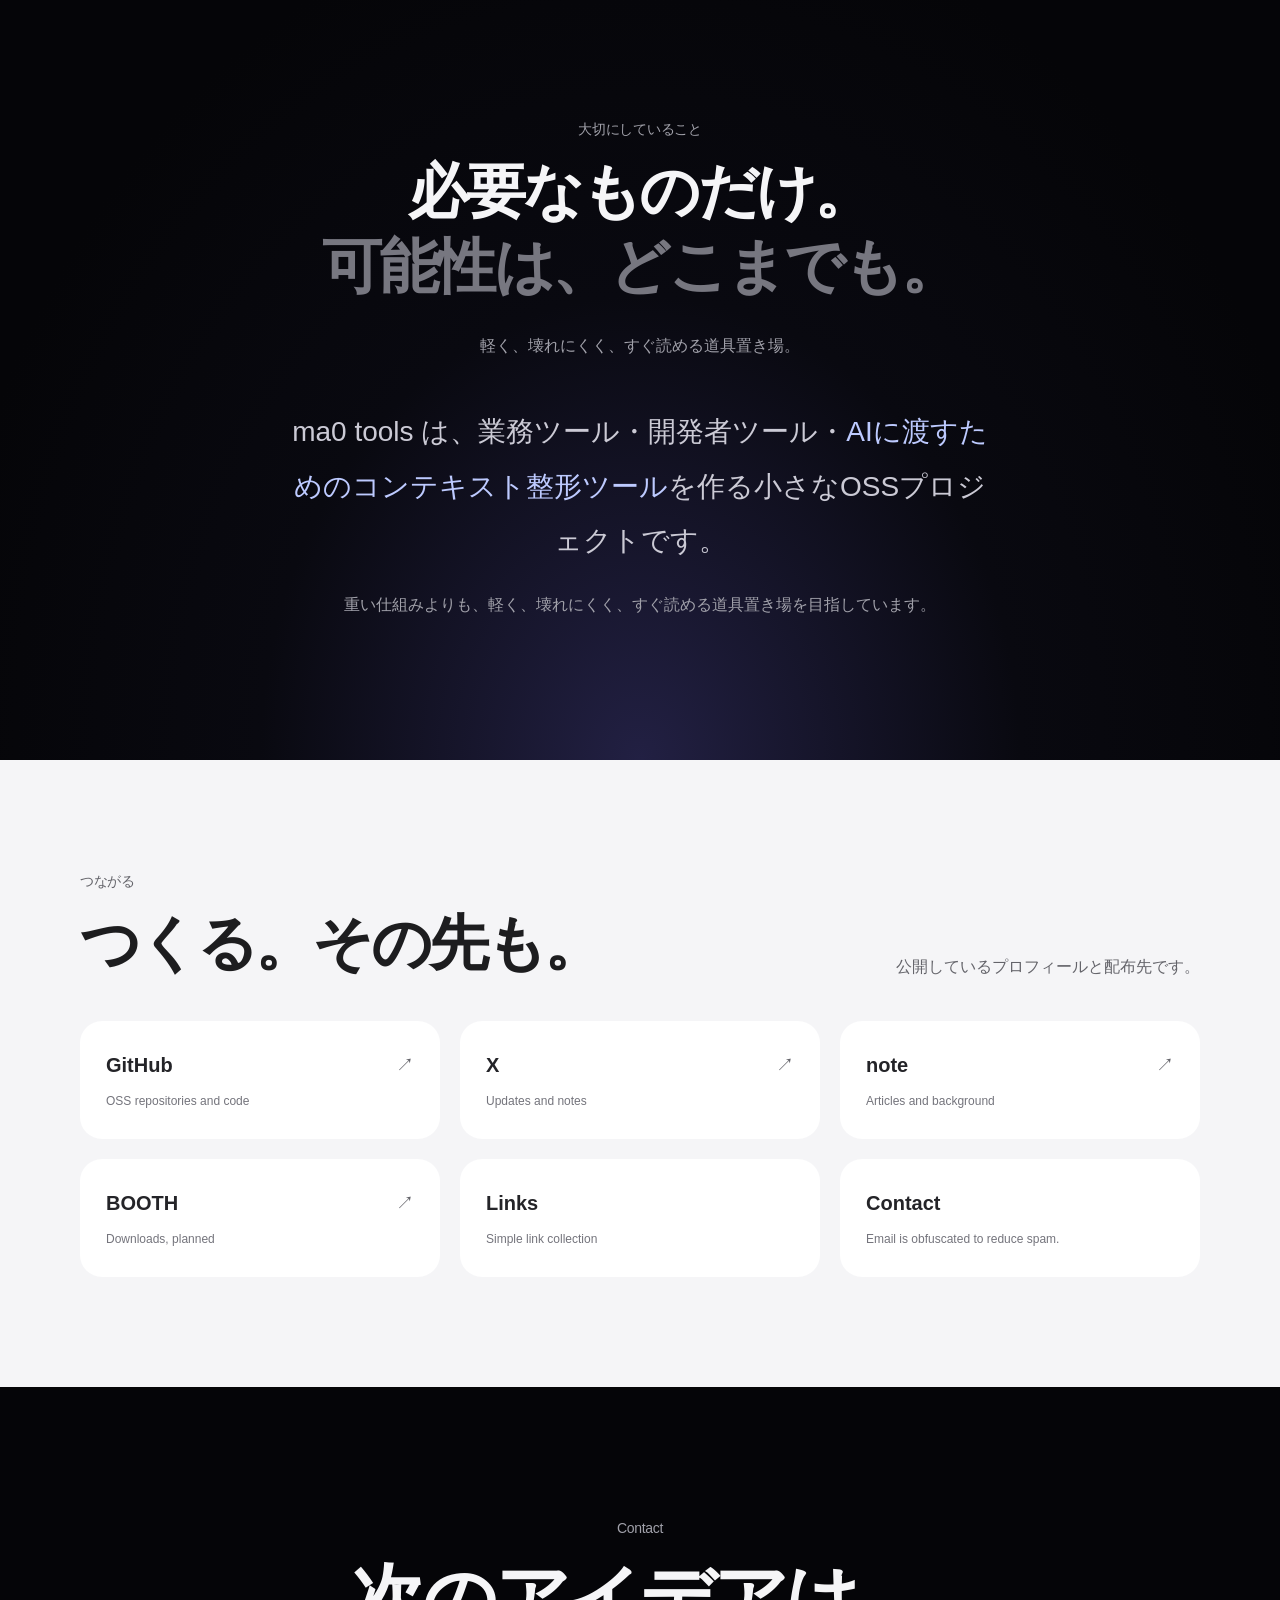
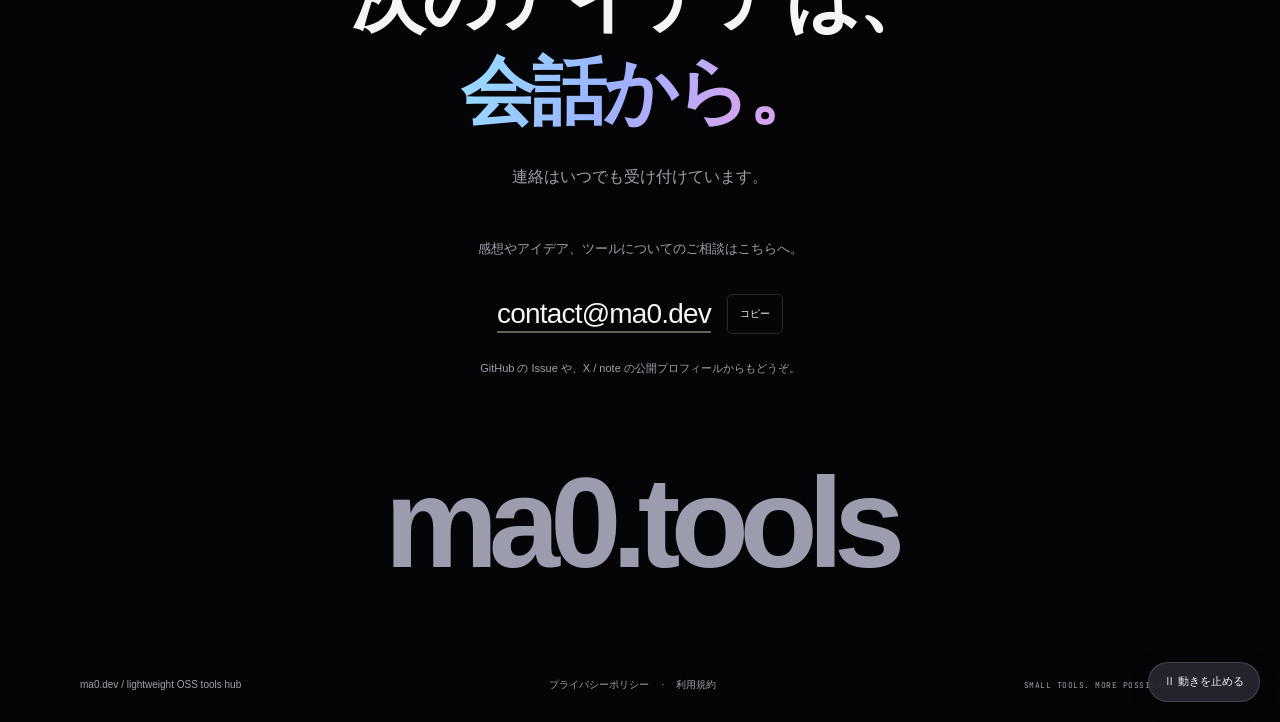
==== commit 52bf5d86: "Refine product previews and Japanese visual hierarchy" ====
--- a/index.html
+++ b/index.html
@@ -95,7 +95,7 @@
         <div class="hero-content">
           <p class="eyebrow">ma0 tools</p>
           <h1>その手間に、<br><span>小さな魔法を。</span></h1>
-          <p class="hero-copy">つくる時間を、取り戻そう。</p>
+          <p class="hero-copy">毎日の手間を減らす、小さなOSSツール。</p>
           <div class="hero-actions" role="group" aria-label="主要リンク">
             <a class="button primary-button" href="#projects">ツールを見つける <span aria-hidden="true">↗</span></a>
             <a class="button secondary-button" href="#chapter-origin">ストーリーを見る <span aria-hidden="true">↓</span></a>
@@ -116,11 +116,11 @@
       <section id="chapter-origin" class="chapter chapter--film" data-chapter data-chapter-no="01" data-chapter-name="Origin" aria-label="ma0 tools のストーリー">
         <div class="story-stage">
           <canvas class="story-particles" aria-hidden="true"></canvas>
-          <div class="story-heading"><p class="eyebrow">THE SMALL THINGS CHANGE EVERYTHING.</p><h2>小さくつくる。<br><span>大きく変わる。</span></h2></div>
+          <div class="story-heading"><p class="eyebrow">小さな道具が、できること。</p><h2>小さくつくる。<br><span>大きく変わる。</span></h2></div>
           <ol class="story-scenes">
-            <li><span class="story-number">01 / COLLECT</span><p>散らばる情報を、<br><strong>ひとつの流れに。</strong></p></li>
-            <li><span class="story-number">02 / SIMPLIFY</span><p>猫の手も借りたい日に、<br><strong>ちょうどいい道具を。</strong></p></li>
-            <li><span class="story-number">03 / OPEN SOURCE</span><p>つくる楽しさを、<br><strong>すべての人に。</strong></p></li>
+            <li><span class="story-number">情報を、整える。</span><p>散らばる情報を、<br><strong>ひとつの流れに。</strong></p></li>
+            <li><span class="story-number">手間を、減らす。</span><p>猫の手も借りたい日に、<br><strong>ちょうどいい道具を。</strong></p></li>
+            <li><span class="story-number">可能性を、ひらく。</span><p>つくる楽しさを、<br><strong>すべての人に。</strong></p></li>
           </ol>
           <div class="story-progress" aria-hidden="true"><span></span></div>
         </div>
@@ -129,7 +129,7 @@
       <section id="projects" class="section chapter chapter--wide" data-chapter data-chapter-no="02" data-chapter-name="Works">
         <div class="chapter-grid">
           <div class="chapter-meta">
-            <span class="chapter-index">02 Works</span>
+            <span class="chapter-index">つくったもの</span>
             <span class="chapter-stamp">2 released / 1 upcoming</span>
           </div>
           <div class="chapter-lead">
@@ -145,27 +145,31 @@
             <p class="filter-result sr-only" role="status"></p>
             <div class="card-grid">
               <article class="card project-card" data-category="tools">
-                <figure class="project-image">
-                  <img src="/assets/desktop-usage-meter.webp" alt="Desktop Usage Meterの使用量メーターを表すビジュアル" width="900" height="600" loading="lazy" decoding="async">
+                <figure class="project-image product-demo product-demo--meter" role="img" aria-label="使用量をひと目で確認するメーターの使用イメージ">
+                  <div class="demo-window" aria-hidden="true"><div class="demo-toolbar"><span class="demo-dots">● ● ●</span><span>Desktop Usage Meter</span><span>◌</span></div><div class="demo-greeting">A little more headroom.<strong>Keep your flow.</strong></div><div class="demo-meters"><div><div class="demo-ring demo-ring--claude"><span>42<small>%</small></span></div><span>Claude</span></div><div><div class="demo-ring demo-ring--codex"><span>28<small>%</small></span></div><span>Codex</span></div></div><div class="demo-bottom"><span>One glance. Back to creating.</span><span>↗</span></div></div>
+                  <figcaption>使用イメージ</figcaption>
                 </figure>
                 <div class="card-top">
                   <h3>Desktop Usage Meter</h3>
                   <span class="status">公開中</span>
                 </div>
+                <p class="product-benefit">使用量を、ひと目で。</p>
                 <p class="project-meta">Desktop app / Electron</p>
-                <p>Claude と Codex の使用量を、デスクトップ上で小さく見えるメーターにする常駐ツールです。</p>
+                <p>Claude と Codex の使用量をデスクトップに。確認の手間を減らして、目の前の作業に集中できます。</p>
                 <p class="project-actions"><a class="project-link" href="https://github.com/ma0dev0/desktop-usage-meter" target="_blank" rel="noopener noreferrer">GitHubで見る<span class="button-arrow" aria-hidden="true">↗</span></a></p>
               </article>
               <article class="card project-card" data-category="tools">
-                <figure class="project-image">
-                  <img src="/assets/quiet-links.webp" alt="Quiet Linksのリンクダッシュボードを表すビジュアル" width="900" height="600" loading="lazy" decoding="async">
+                <figure class="project-image product-demo product-demo--links" role="img" aria-label="お気に入りのリンクを並べたダッシュボードの使用イメージ">
+                  <div class="quiet-preview" aria-hidden="true"><div class="quiet-greeting"><span>Your little corner.</span><strong>A quieter start.</strong></div><div class="quiet-search">⌕ <span>Find your next stop</span><kbd>⌘ K</kbd></div><div class="quiet-tiles"><span><i>⌘</i>Code</span><span><i>✳</i>Create</span><span><i>◈</i>Read</span><span><i>☷</i>Notes</span><span><i>↗</i>Explore</span><span><i>＋</i>New link</span></div></div>
+                  <figcaption>使用イメージ</figcaption>
                 </figure>
                 <div class="card-top">
                   <h3>Quiet Links</h3>
                   <span class="status">公開中</span>
                 </div>
+                <p class="product-benefit">いつもの場所へ、迷わず。</p>
                 <p class="project-meta">Static site / Link dashboard</p>
-                <p>静かな配色で使える、個人向けのリンクダッシュボードです。</p>
+                <p>よく使うリンクを、静かなひとつの場所に。探す時間を減らして、すぐに次の作業へ。</p>
                 <p class="project-actions"><a class="project-link" href="https://github.com/ma0dev0/quiet-links" target="_blank" rel="noopener noreferrer">GitHubで見る<span class="button-arrow" aria-hidden="true">↗</span></a></p>
               </article>
               <article class="card project-card project-card--upcoming" data-category="music">
@@ -176,6 +180,7 @@
                   <h3>ドパスタ</h3>
                   <span class="status status--soon">準備中</span>
                 </div>
+                <p class="product-benefit">学ぶ時間を、踊る時間に。</p>
                 <p class="project-meta">Music project / Learning EDM</p>
                 <p>中1英語の使い分けを、1曲1テーマ・90秒のEDMで扱う学習音楽プロジェクトです。</p>
                 <p class="project-actions"><span class="project-coming-soon">YouTube公開準備中</span></p>
@@ -188,7 +193,7 @@
       <section id="about" class="section chapter" data-chapter data-chapter-no="03" data-chapter-name="Ground">
         <div class="chapter-grid">
           <div class="chapter-meta">
-            <span class="chapter-index">03 Ground</span>
+            <span class="chapter-index">大切にしていること</span>
             <span class="chapter-stamp">Principles</span>
           </div>
           <div class="chapter-lead">
@@ -205,7 +210,7 @@
       <section id="links" class="section chapter chapter--wide" data-chapter data-chapter-no="04" data-chapter-name="Channels">
         <div class="chapter-grid">
           <div class="chapter-meta">
-            <span class="chapter-index">04 Channels</span>
+            <span class="chapter-index">つながる</span>
             <span class="chapter-stamp">6 links</span>
           </div>
           <div class="chapter-lead">
@@ -246,7 +251,7 @@
       <section id="contact" class="section chapter" data-chapter data-chapter-no="05" data-chapter-name="Signal">
         <div class="chapter-grid">
           <div class="chapter-meta">
-            <span class="chapter-index">05 Signal</span>
+            <span class="chapter-index">Contact</span>
             <span class="chapter-stamp">Open</span>
           </div>
           <div class="chapter-lead">
--- a/cinematic.css
+++ b/cinematic.css
@@ -226,3 +226,83 @@
 .story-heading { transform: translateZ(0); }
 .story-particles { z-index: 0; pointer-events: none; }
 .story-scenes, .story-progress { z-index: 2; }
+
+/* Product-focused refinement: clear benefits, crisp previews and calmer type. */
+.cinematic-page { --accent: #b1c7ff; }
+.cinematic-page :is(h1, h2, .product-benefit) { text-wrap: balance; }
+.cinematic-page:lang(ja) :is(h1, h2) { letter-spacing: -.045em; }
+.cinematic-page .hero-copy { max-width: 540px; margin-inline: auto; line-height: 1.7; }
+.cinematic-page .site-header .nav-cta { min-height: 34px; padding: 3px 15px; border: 1px solid #ffffff25; border-radius: 30px; }
+.cinematic-page .nav-cmdk { min-height: 40px; min-width: 44px; border-color: transparent; }
+.cinematic-page .nav-cmdk:hover { background: #ffffff0c; }
+.cinematic-page .chapter-index { font-weight: 500; font-size: 14px; }
+.cinematic-page .project-card { box-shadow: none; }
+.cinematic-page .project-card:hover { transform: translateY(-4px); box-shadow: 0 14px 40px #1c243309; }
+.cinematic-page .project-card .card-top { align-items: center; }
+.cinematic-page .project-card h3 { font-size: 16px; letter-spacing: -.35px; color: #606069; }
+.cinematic-page .product-benefit { margin: 12px 0 0; color: #1d1d1f; font-size: 27px; line-height: 1.35; letter-spacing: -.05em; font-weight: 600; }
+.cinematic-page .project-meta { margin-top: 12px; font-size: 11px; }
+.cinematic-page .project-card > p:not([class]) { line-height: 1.9; margin-top: 18px; }
+.cinematic-page .project-card:first-child { grid-template-columns: .95fr 1.05fr; gap: 0 32px; padding: 0 0 0 44px; align-content: stretch; }
+.cinematic-page .project-card:first-child .project-image { grid-column: 2; grid-row: 1 / 6; }
+.cinematic-page .project-card:first-child .card-top { grid-column: 1; margin-top: 52px; }
+.cinematic-page .project-card:first-child > p { grid-column: 1; }
+.cinematic-page .project-card:first-child .product-benefit { font-size: clamp(28px, 3cqw, 40px); margin-top: 15px; }
+.cinematic-page .project-card:first-child .project-actions { padding-top: 25px; margin: 8px 0 36px; }
+.cinematic-page .project-card:first-child .project-meta { align-self: start; }
+.cinematic-page .project-card:first-child .project-image.product-demo { min-height: 460px; }
+.cinematic-page .project-image.product-demo { position: relative; display: flex; align-items: center; justify-content: center; min-height: 350px; padding: 42px 24px 56px; isolation: isolate; }
+.product-demo--meter { background: radial-gradient(ellipse at 30% 20%, #fdfdff, #e4e9f5 75%) !important; }
+.product-demo--links { background: radial-gradient(ellipse at 75% 0%, #eef1e9, #e0e5db) !important; }
+.product-demo figcaption { position: absolute; bottom: 18px; left: 0; width: 100%; text-align: center; color: #6b6e78; font-size: 10px; }
+.demo-window { width: min(100%, 365px); border: 1px solid #454a5a; border-radius: 20px; background: linear-gradient(145deg, #303542, #151922 78%); color: #e8ebf7; box-shadow: 0 30px 45px -15px #333b6066, inset 0 1px 0 #ffffff35; transform: perspective(1100px) rotateY(-9deg) rotateZ(-4deg); transition: transform .8s cubic-bezier(.2,.8,.2,1); }
+.project-card:hover .demo-window { transform: perspective(1100px) rotateY(-2deg) rotateZ(-1deg) translateY(-4px); }
+.demo-toolbar { display: flex; justify-content: space-between; align-items: center; padding: 13px 15px; border-bottom: 1px solid #ffffff12; font-size: 9px; color: #b6bdce; }
+.demo-dots { font-size: 7px; letter-spacing: 2px; color: #939cb4; }
+.demo-greeting { padding: 22px 24px 0; font-size: 10px; color: #adb7d0; }
+.demo-greeting strong { display: block; font-size: 23px; font-weight: 550; color: #f2f4ff; letter-spacing: -.6px; margin-top: 3px; }
+.demo-meters { display: flex; justify-content: center; gap: 30px; padding: 23px 20px; }
+.demo-meters > div { text-align: center; font-size: 11px; color: #b7bfd1; }
+.demo-ring { width: 97px; height: 97px; position: relative; display: grid; place-items: center; border-radius: 50%; margin-bottom: 8px; background: conic-gradient(from -60deg, #a2b9ff 0%, #b7a7ed 42%, #404655 42%); }
+.demo-ring--codex { background: conic-gradient(from -60deg, #89d7d3 0%, #91bcf7 28%, #404655 28%); }
+.demo-ring::before { content: ''; position: absolute; inset: 5px; border-radius: 50%; background: #252a36; }
+.demo-ring > span { position: relative; font-size: 32px; letter-spacing: -1px; color: #eef0fc; }
+.demo-ring small { font-size: 12px; letter-spacing: 0; margin-left: 2px; color: #b7bfd1; }
+.demo-bottom { padding: 12px 17px; border-top: 1px solid #ffffff12; display: flex; justify-content: space-between; font-size: 9px; color: #b6bfd2; }
+.quiet-preview { width: min(100%, 340px); padding: 24px; background: #f8faf5e8; color: #344133; border: 1px solid #ffffff; border-radius: 18px; box-shadow: 0 20px 40px #374d3222; transform: perspective(1200px) rotateX(5deg) rotateZ(3deg); transition: transform .8s cubic-bezier(.2,.8,.2,1); }
+.project-card:hover .quiet-preview { transform: perspective(1200px) rotateX(0deg) rotateZ(0deg) translateY(-4px); }
+.quiet-greeting > span { font-size: 10px; color: #707c6b; }
+.quiet-greeting strong { display: block; font-size: 24px; line-height: 1.4; margin-top: 4px; font-weight: 550; letter-spacing: -.8px; }
+.quiet-search { display: flex; align-items: center; gap: 7px; margin-top: 18px; padding: 9px 10px; border: 1px solid #dce2d5; border-radius: 8px; color: #6b7667; font-size: 13px; }
+.quiet-search span { font-size: 9px; }
+.quiet-search kbd { margin-left: auto; font-size: 8px; }
+.quiet-tiles { display: grid; grid-template-columns: repeat(3, 1fr); gap: 14px; margin-top: 18px; text-align: center; }
+.quiet-tiles > span { display: grid; justify-items: center; gap: 5px; color: #6c7666; font-size: 9px; }
+.quiet-tiles i { font-style: normal; font-size: 21px; background: #e6ecde; border-radius: 12px; width: 44px; height: 44px; display: grid; place-items: center; color: #576c4d; }
+.story-heading .eyebrow { font: 500 13px / 1.6 -apple-system, sans-serif; letter-spacing: .04em; }
+.cinematic-page .story-heading h2 { font-size: clamp(30px, 3.5cqw, 46px); line-height: 1.3; }
+.story-number { font: 500 13px / 1.5 -apple-system, sans-serif; letter-spacing: .04em; }
+.cinematic-page .contact-signature { font-size: clamp(60px, 10cqw, 130px); color: #9c9caf; }
+@media (max-width: 760px) {
+  .cinematic-page .site-header { gap: 9px; }
+  .cinematic-page .nav-list { gap: 12px; }
+  .cinematic-page .site-header .nav-cta { padding: 3px 10px; }
+  .cinematic-page .nav-cmdk { padding: 2px 5px; }
+  .cinematic-page .hero-copy { max-width: 290px; font-size: 16px; }
+  .cinematic-page .project-card:first-child { display: flex; padding: 0 24px 16px; }
+  .cinematic-page .project-card:first-child .project-image.product-demo { min-height: 340px; }
+  .cinematic-page .project-image.product-demo { min-height: 340px; padding: 35px 25px 48px; }
+  .cinematic-page .project-card:first-child .card-top { margin-top: 26px; }
+  .cinematic-page .project-card:first-child .product-benefit, .cinematic-page .product-benefit { font-size: 26px; margin-top: 10px; }
+  .cinematic-page .project-card:first-child .project-actions { margin: 0; padding-top: 16px; }
+  .demo-window { max-width: 315px; border-radius: 16px; }
+  .demo-meters { gap: 18px; padding: 19px 15px; }
+  .demo-ring { width: 83px; height: 83px; }
+  .demo-greeting { padding: 18px 20px 0; }
+  .demo-greeting strong { font-size: 21px; }
+  .quiet-preview { padding: 20px; }
+  .quiet-greeting strong { font-size: 22px; }
+  .quiet-tiles { gap: 12px; }
+  .cinematic-page .story-heading h2 { font-size: 30px; }
+  .story-heading .eyebrow, .story-number { font-size: 11px; }
+}
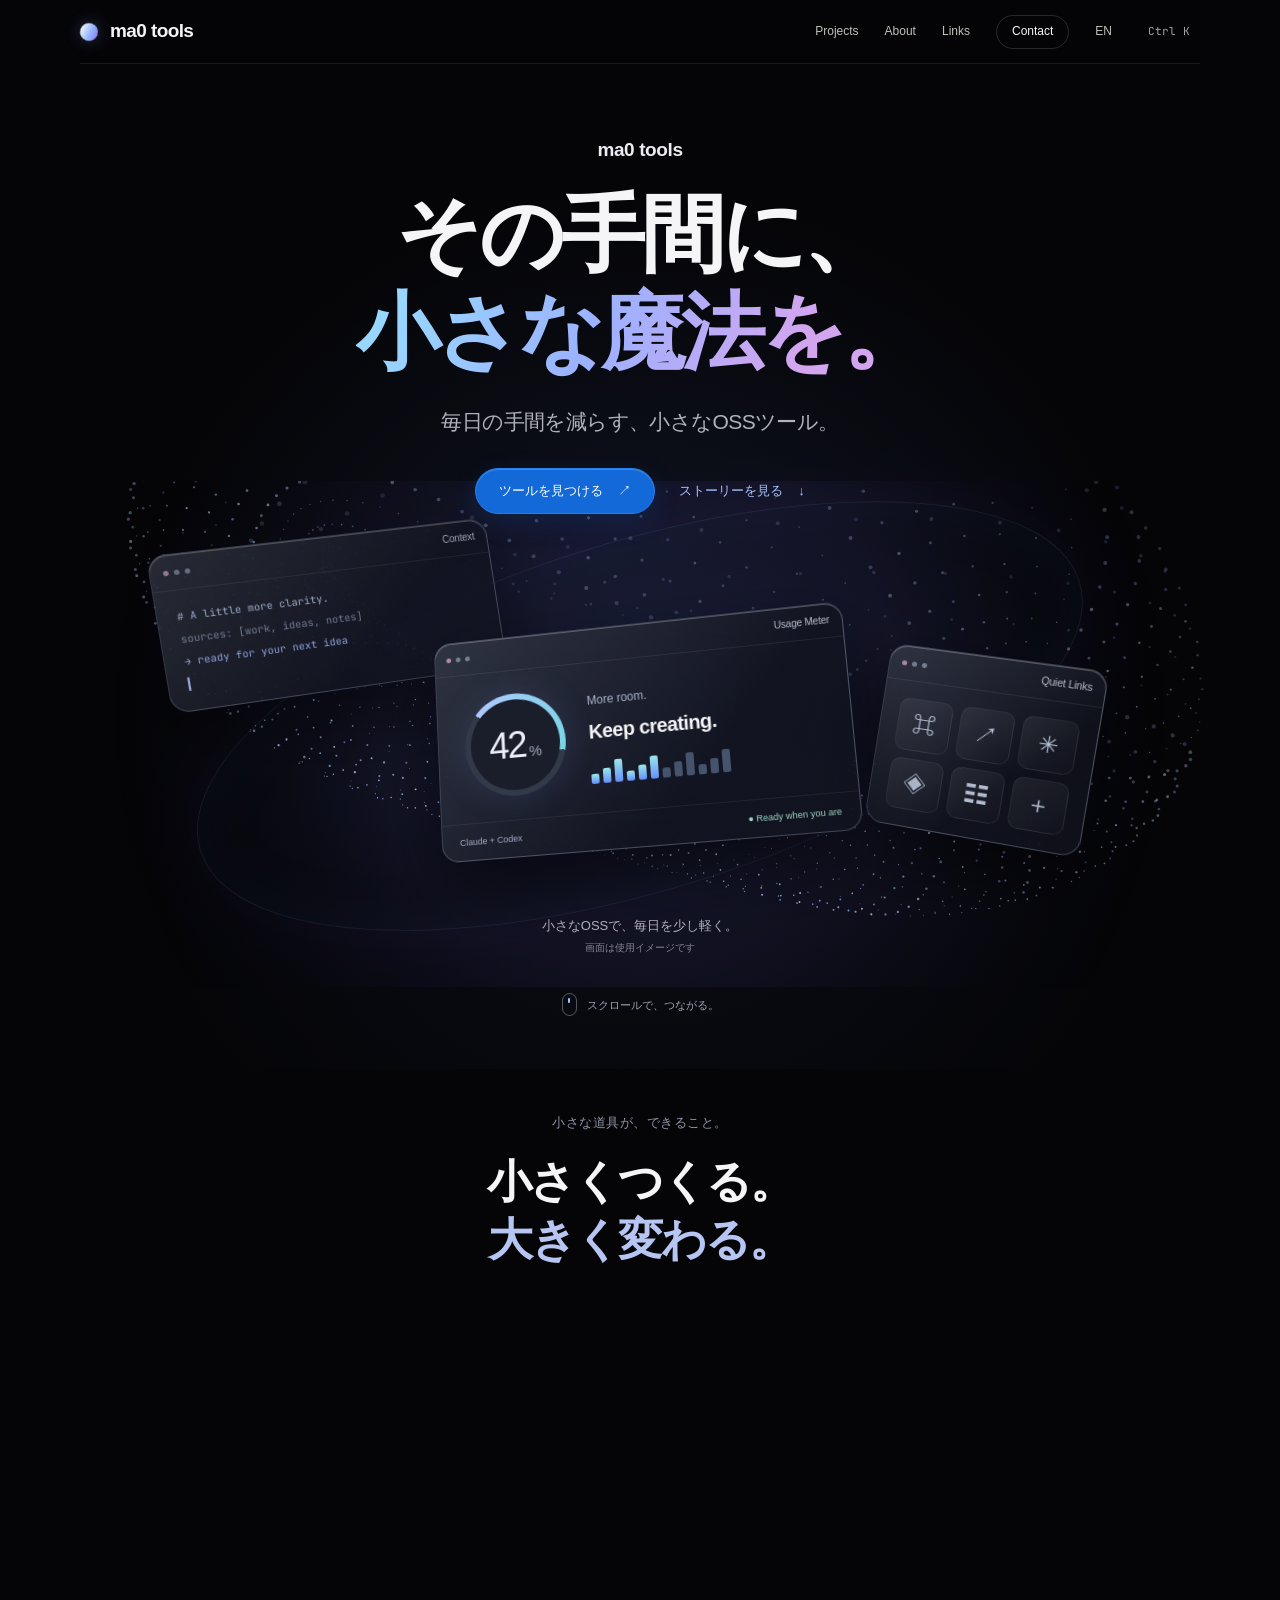
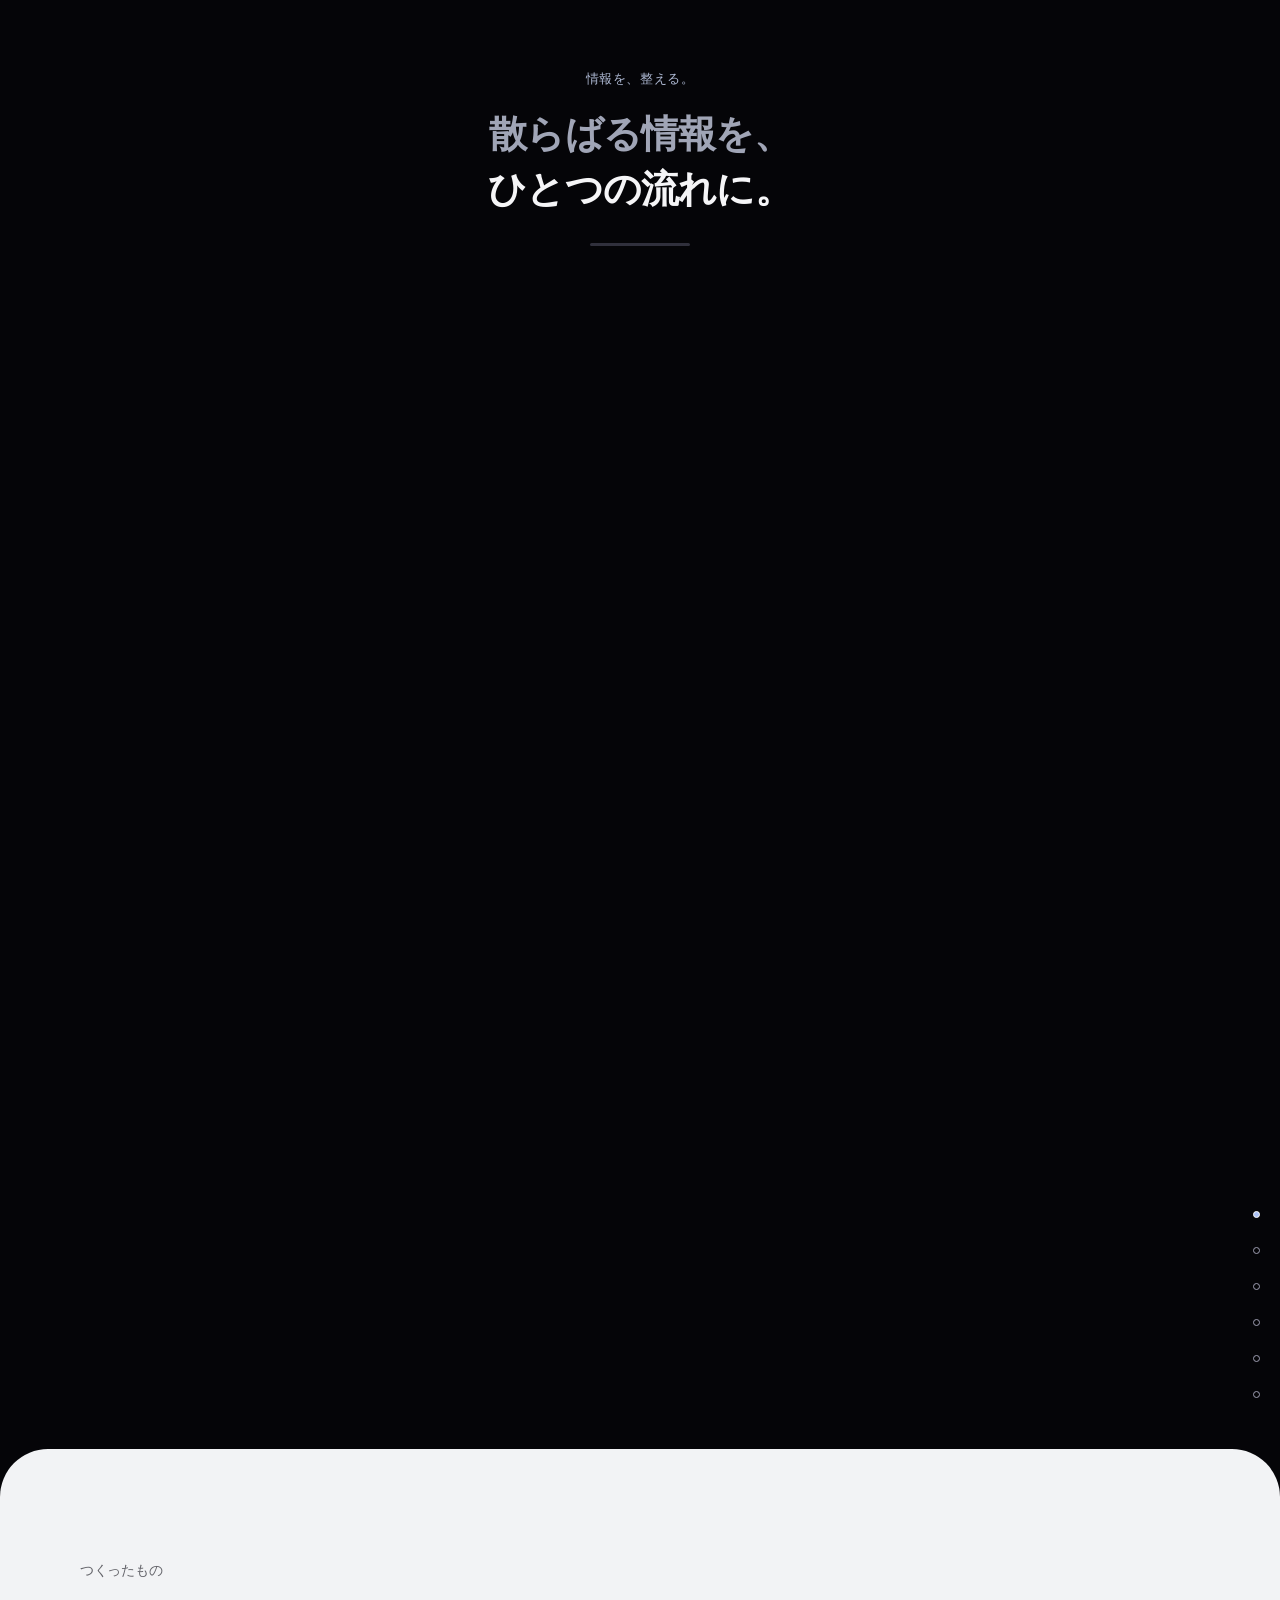
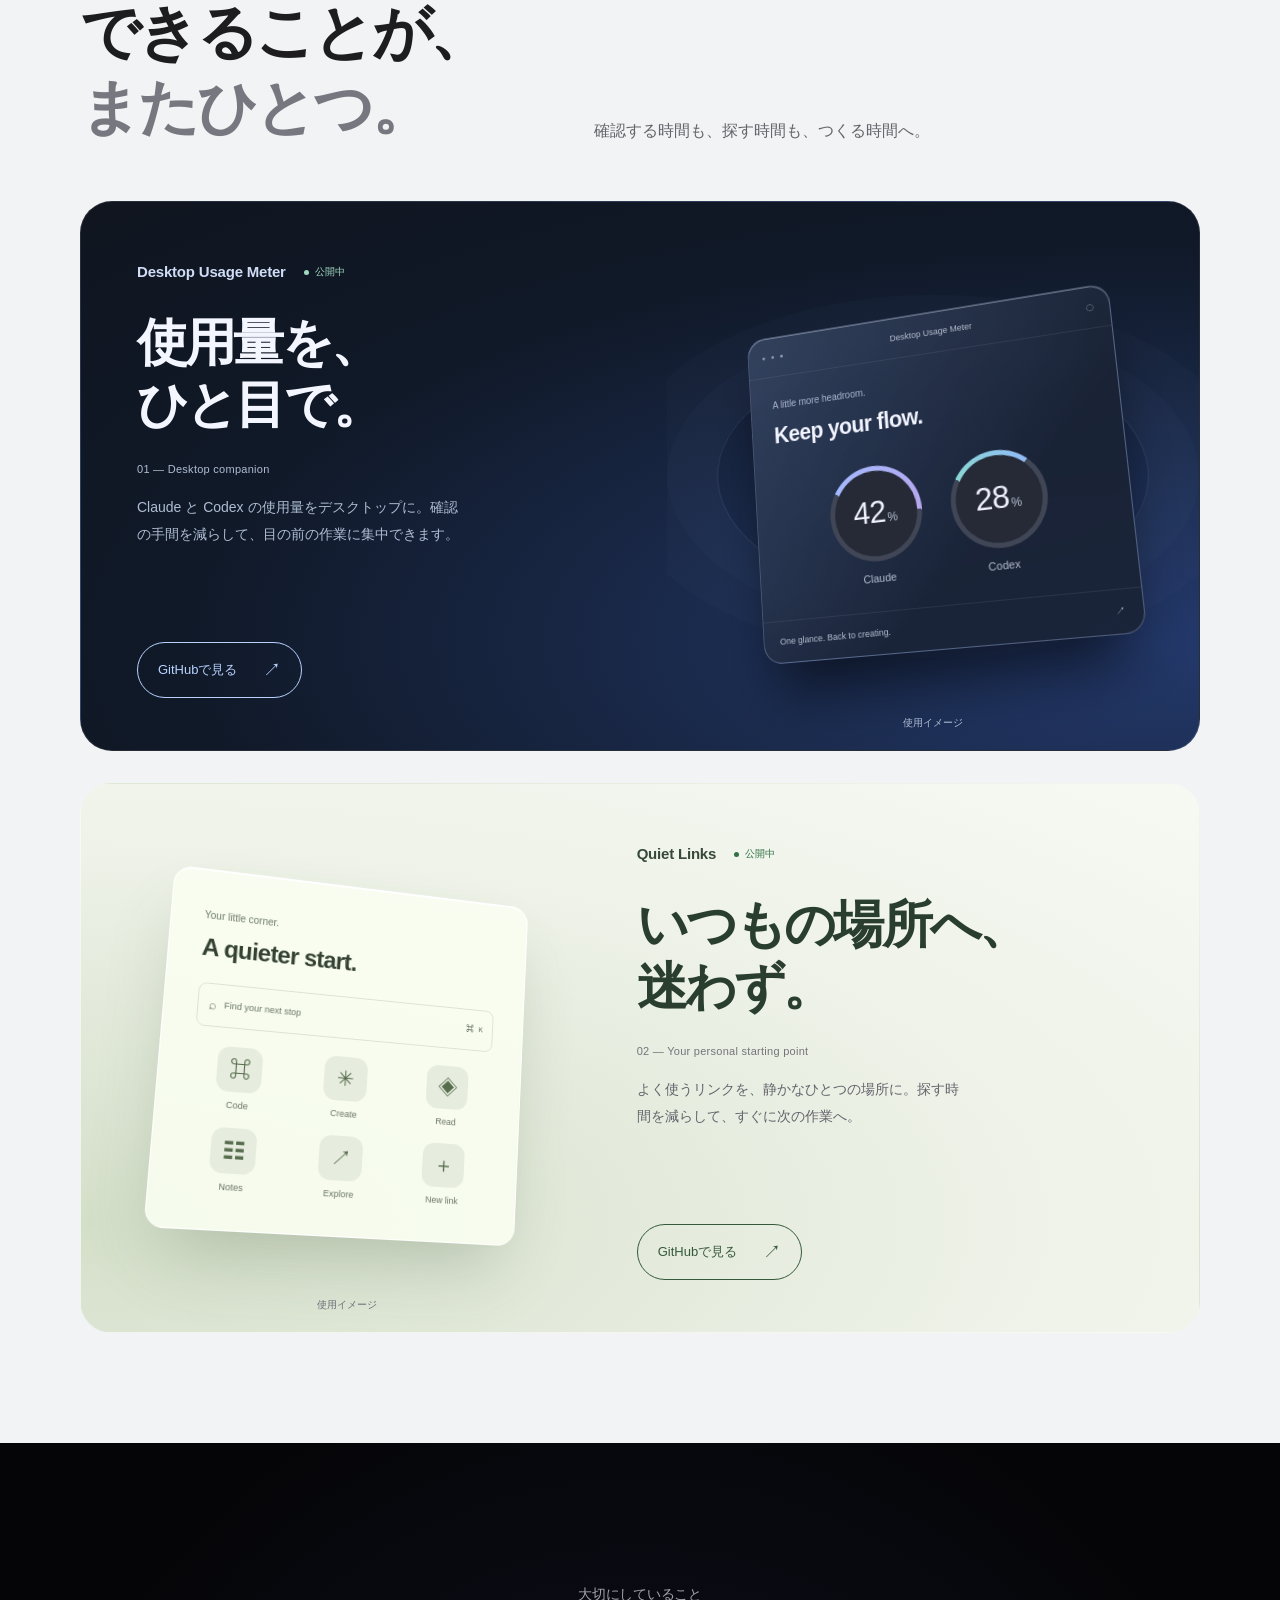
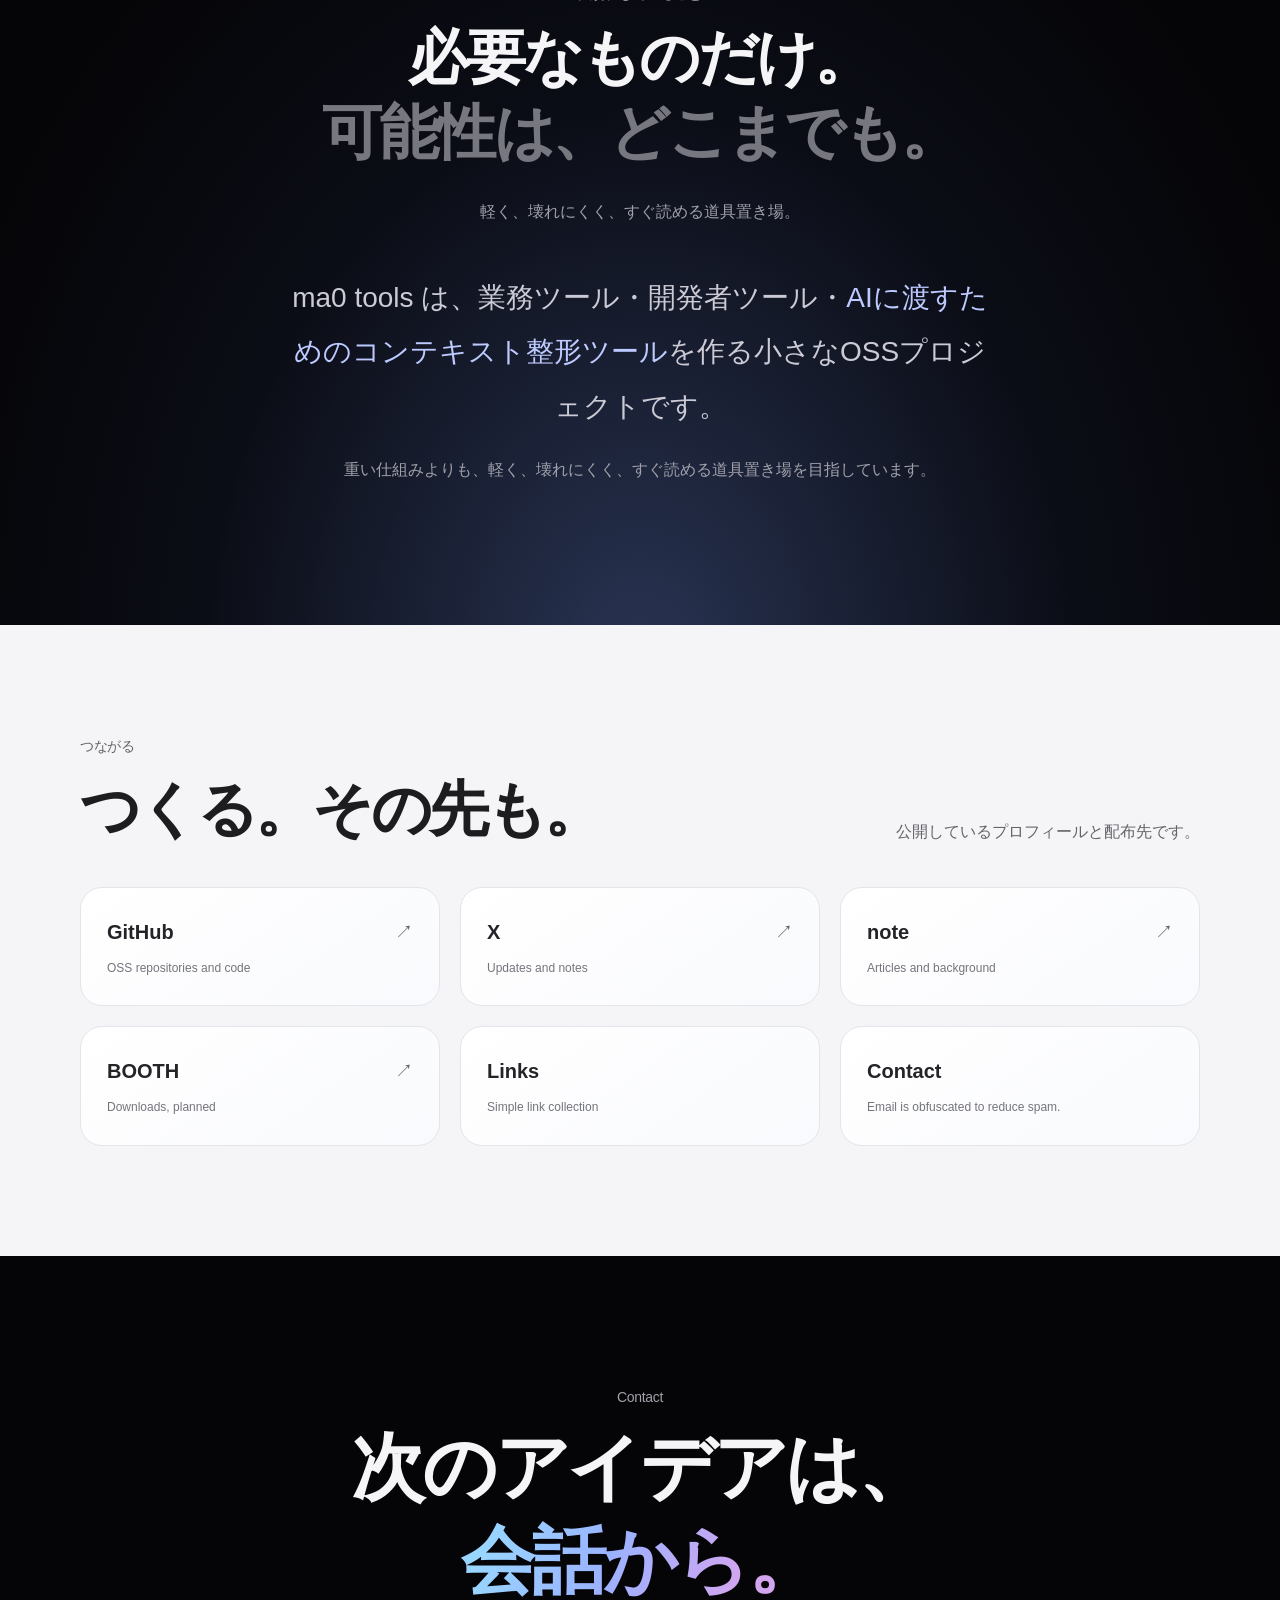
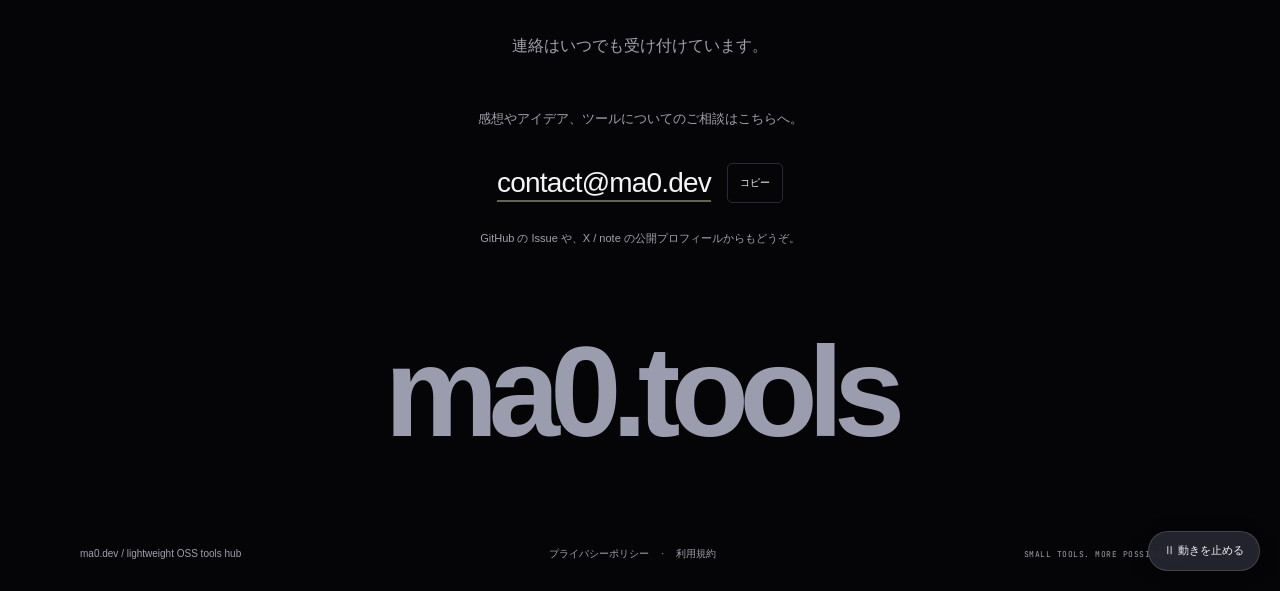
==== commit 9edd3792: "Focus the portfolio on two immersive product showcases" ====
--- a/index.html
+++ b/index.html
@@ -130,21 +130,15 @@
         <div class="chapter-grid">
           <div class="chapter-meta">
             <span class="chapter-index">つくったもの</span>
-            <span class="chapter-stamp">2 released / 1 upcoming</span>
+            <span class="chapter-stamp">2 open-source tools</span>
           </div>
           <div class="chapter-lead">
             <h2>できることが、<br><span>またひとつ。</span></h2>
-            <p class="chapter-standfirst">公開中の2作品と、公開準備中の新作を紹介します。</p>
-          </div>
-          <div class="chapter-body">
-            <div class="project-filters" role="group" aria-label="作品の種類" hidden>
-              <button type="button" data-filter="all" aria-pressed="true">すべて <span>03</span></button>
-              <button type="button" data-filter="tools" aria-pressed="false">ツール <span>02</span></button>
-              <button type="button" data-filter="music" aria-pressed="false">音楽 <span>01</span></button>
-            </div>
-            <p class="filter-result sr-only" role="status"></p>
+            <p class="chapter-standfirst">確認する時間も、探す時間も、つくる時間へ。</p>
+          </div>
+          <div class="chapter-body">
             <div class="card-grid">
-              <article class="card project-card" data-category="tools">
+              <article class="card project-card project-card--meter">
                 <figure class="project-image product-demo product-demo--meter" role="img" aria-label="使用量をひと目で確認するメーターの使用イメージ">
                   <div class="demo-window" aria-hidden="true"><div class="demo-toolbar"><span class="demo-dots">● ● ●</span><span>Desktop Usage Meter</span><span>◌</span></div><div class="demo-greeting">A little more headroom.<strong>Keep your flow.</strong></div><div class="demo-meters"><div><div class="demo-ring demo-ring--claude"><span>42<small>%</small></span></div><span>Claude</span></div><div><div class="demo-ring demo-ring--codex"><span>28<small>%</small></span></div><span>Codex</span></div></div><div class="demo-bottom"><span>One glance. Back to creating.</span><span>↗</span></div></div>
                   <figcaption>使用イメージ</figcaption>
@@ -153,12 +147,12 @@
                   <h3>Desktop Usage Meter</h3>
                   <span class="status">公開中</span>
                 </div>
-                <p class="product-benefit">使用量を、ひと目で。</p>
-                <p class="project-meta">Desktop app / Electron</p>
+                <p class="product-benefit">使用量を、<br>ひと目で。</p>
+                <p class="project-meta">01 — Desktop companion</p>
                 <p>Claude と Codex の使用量をデスクトップに。確認の手間を減らして、目の前の作業に集中できます。</p>
                 <p class="project-actions"><a class="project-link" href="https://github.com/ma0dev0/desktop-usage-meter" target="_blank" rel="noopener noreferrer">GitHubで見る<span class="button-arrow" aria-hidden="true">↗</span></a></p>
               </article>
-              <article class="card project-card" data-category="tools">
+              <article class="card project-card project-card--links">
                 <figure class="project-image product-demo product-demo--links" role="img" aria-label="お気に入りのリンクを並べたダッシュボードの使用イメージ">
                   <div class="quiet-preview" aria-hidden="true"><div class="quiet-greeting"><span>Your little corner.</span><strong>A quieter start.</strong></div><div class="quiet-search">⌕ <span>Find your next stop</span><kbd>⌘ K</kbd></div><div class="quiet-tiles"><span><i>⌘</i>Code</span><span><i>✳</i>Create</span><span><i>◈</i>Read</span><span><i>☷</i>Notes</span><span><i>↗</i>Explore</span><span><i>＋</i>New link</span></div></div>
                   <figcaption>使用イメージ</figcaption>
@@ -167,23 +161,10 @@
                   <h3>Quiet Links</h3>
                   <span class="status">公開中</span>
                 </div>
-                <p class="product-benefit">いつもの場所へ、迷わず。</p>
-                <p class="project-meta">Static site / Link dashboard</p>
+                <p class="product-benefit">いつもの場所へ、<br>迷わず。</p>
+                <p class="project-meta">02 — Your personal starting point</p>
                 <p>よく使うリンクを、静かなひとつの場所に。探す時間を減らして、すぐに次の作業へ。</p>
                 <p class="project-actions"><a class="project-link" href="https://github.com/ma0dev0/quiet-links" target="_blank" rel="noopener noreferrer">GitHubで見る<span class="button-arrow" aria-hidden="true">↗</span></a></p>
-              </article>
-              <article class="card project-card project-card--upcoming" data-category="music">
-                <figure class="project-image">
-                  <img src="/assets/dopasta.jpg" alt="ドパスタのマスコット、ドパ猫のビジュアル" width="900" height="600" loading="lazy" decoding="async">
-                </figure>
-                <div class="card-top">
-                  <h3>ドパスタ</h3>
-                  <span class="status status--soon">準備中</span>
-                </div>
-                <p class="product-benefit">学ぶ時間を、踊る時間に。</p>
-                <p class="project-meta">Music project / Learning EDM</p>
-                <p>中1英語の使い分けを、1曲1テーマ・90秒のEDMで扱う学習音楽プロジェクトです。</p>
-                <p class="project-actions"><span class="project-coming-soon">YouTube公開準備中</span></p>
               </article>
             </div>
           </div>
--- a/style.css
+++ b/style.css
@@ -84,10 +84,6 @@
 .chapter--wide .chapter-body { grid-column: 1 / -1; }
 .chapter--wide .chapter-lead { display: flex; align-items: center; justify-content: space-between; gap: 32px; }
 .chapter--wide .chapter-standfirst { max-width: 350px; margin: 0; }
-.project-filters { display: flex; gap: 8px; margin: 0 0 24px; }
-.project-filters button { border: 1px solid var(--line); border-radius: 50px; min-height: 40px; background: transparent; color: var(--muted); padding: 7px 17px; font-size: 11px; }
-.project-filters button span { margin-left: 12px; font: 9px var(--mono); }
-.project-filters button[aria-pressed="true"] { color: var(--bg); background: var(--accent); border-color: var(--accent); }
 .card-grid { display: grid; grid-template-columns: repeat(3, minmax(0, 1fr)); gap: 24px; }
 .project-card { position: relative; min-width: 0; display: flex; flex-direction: column; color: var(--text); }
 .project-image { background: #222622; overflow: hidden; border-radius: 8px; border: 1px solid var(--line); }
--- a/cinematic.css
+++ b/cinematic.css
@@ -98,9 +98,6 @@
 .cinematic-page .chapter--wide .chapter-lead { align-items: end; gap: 36px; }
 .cinematic-page .chapter-standfirst { font-size: 16px; line-height: 1.8; color: var(--muted); }
 .cinematic-page .chapter-body { margin-top: 40px; }
-.cinematic-page .project-filters { gap: 8px; margin-bottom: 28px; }
-.cinematic-page .project-filters button { color: #57575e; background: #e8e8ed; border: 0; font-size: 12px; min-height: 42px; padding: 9px 20px; }
-.cinematic-page .project-filters button[aria-pressed="true"] { color: white; background: #23232a; }
 .cinematic-page .card-grid { grid-template-columns: repeat(2, minmax(0, 1fr)); gap: 28px; }
 .cinematic-page .project-card { border-radius: 30px; overflow: hidden; padding: 0 32px 20px; background: #fff; color: #1d1d1f; box-shadow: 0 10px 35px #00000004; transition: transform .6s cubic-bezier(.2,.8,.2,1), box-shadow .6s; }
 .cinematic-page .project-card:hover { transform: translateY(-7px); box-shadow: 0 20px 40px #0000000b; }
@@ -190,7 +187,6 @@
   .cinematic-page .project-card:first-child .card-top { margin-top: 24px; }
   .cinematic-page .project-card:first-child .project-actions { margin-bottom: 0; }
   .cinematic-page h3 { font-size: 23px; }
-  .cinematic-page .project-filters button { padding: 8px 16px; }
   .cinematic-page .links-grid { grid-template-columns: 1fr 1fr; gap: 14px; }
   .cinematic-page .link-card { padding: 20px 16px; border-radius: 18px; }
   .cinematic-page .card-label-row { font-size: 19px; }
@@ -306,3 +302,62 @@
   .cinematic-page .story-heading h2 { font-size: 30px; }
   .story-heading .eyebrow, .story-number { font-size: 11px; }
 }
+
+/* Two tools, two distinct environments. Everything is visible without motion. */
+.cinematic-page .hero { background: radial-gradient(ellipse at 50% 66%, #25355736, transparent 58%); }
+.cinematic-page .hero::before { content: ''; position: absolute; inset: 15% 12% 10%; border-radius: 50%; background: radial-gradient(ellipse, #7187ed0c, transparent 68%); pointer-events: none; z-index: -1; }
+.cinematic-page .hero-visual { max-width: 1180px; }
+.floating-window { border-color: #d4e2ff38; box-shadow: 0 32px 75px #0009, inset 0 1px 0 #ffffff40, 0 0 40px #7a8cff08; }
+.cinematic-page .primary-button { box-shadow: inset 0 1px 0 #ffffff35, 0 8px 28px #0874ff23; }
+.cinematic-page #projects { background: #f2f3f5; border-radius: 48px 48px 0 0; position: relative; }
+.cinematic-page #projects .chapter-lead { max-width: 850px; }
+.cinematic-page #projects .chapter-body { margin-top: 56px; }
+.cinematic-page #projects .card-grid { grid-template-columns: minmax(0, 1fr); gap: 32px; }
+.cinematic-page #projects .project-card { position: relative; display: grid; grid-template-columns: 1fr 1.05fr; grid-template-rows: auto auto auto auto 1fr; gap: 0 24px; padding: 60px 0 52px 56px; min-height: 550px; border-radius: 32px; isolation: isolate; border: 1px solid #ffffff18; }
+.cinematic-page #projects .project-card:hover { transform: none; box-shadow: none; }
+.cinematic-page #projects .project-card .card-top { grid-column: 1; margin: 0; justify-content: flex-start; gap: 18px; }
+.cinematic-page #projects .project-card > p { grid-column: 1; position: relative; z-index: 1; }
+.cinematic-page #projects .project-card h3 { font-size: 15px; color: inherit; letter-spacing: -.2px; }
+.cinematic-page #projects .product-benefit { font-size: clamp(32px, 4cqw, 52px); line-height: 1.22; margin-top: 30px; letter-spacing: -.055em; }
+.cinematic-page #projects .project-meta { margin-top: 24px; font-size: 11px; letter-spacing: .025em; }
+.cinematic-page #projects .project-card > p:not([class]) { max-width: 330px; margin-top: 16px; font-size: 14px; line-height: 1.9; }
+.cinematic-page #projects .project-actions { align-self: end; padding-top: 32px; margin: 0; }
+.cinematic-page #projects .project-link { display: inline-flex; gap: 26px; align-items: center; border: 1px solid currentColor; border-radius: 28px; padding: 11px 20px; min-height: 44px; transition: background .25s; }
+.cinematic-page #projects .project-link:hover { background: #7a9add18; }
+.cinematic-page #projects .project-image.product-demo { grid-column: 2; grid-row: 1 / 6; min-height: 430px; margin: -60px 0 -52px; padding: 70px 32px; overflow: hidden; }
+.cinematic-page #projects .project-card--meter { color: #d0ddf7; background: radial-gradient(ellipse at 95% 80%, #243a6d, #101928 64%, #10151f); }
+.cinematic-page #projects .project-card--meter .product-benefit { color: #f4f6ff; }
+.cinematic-page #projects .project-card--meter :is(.project-meta, p:not([class])) { color: #afbdd4; }
+.cinematic-page #projects .project-card--meter .status { color: #a1d9c0; }
+.cinematic-page #projects .project-card--meter .project-link { color: #b9d2ff; }
+.cinematic-page #projects .product-demo--meter { background: transparent !important; }
+.product-demo--meter::before { content: ''; position: absolute; width: 430px; height: 430px; border-radius: 50%; border: 1px solid #b3cbff26; box-shadow: 0 0 0 50px #9bb7fc05, 0 0 0 100px #9bb7fc04; transform: rotateX(55deg) rotateZ(-25deg); z-index: -1; }
+.cinematic-page #projects .demo-window { width: min(100%, 385px); background: linear-gradient(135deg, #4d608280, #192234e8 65%); backdrop-filter: blur(20px); border-color: #c3d7ff45; box-shadow: 0 42px 60px -16px #0009, inset 0 1px 0 #e8f1ff55; transform: perspective(1100px) rotateY(-15deg) rotateX(8deg) rotateZ(-7deg); }
+.cinematic-page #projects .project-card--meter:hover .demo-window { transform: perspective(1100px) rotateY(-5deg) rotateX(3deg) rotateZ(-3deg) translateY(-6px); }
+.cinematic-page #projects .product-demo--meter figcaption { color: #b3c1d9; }
+.cinematic-page #projects .project-card--links { grid-template-columns: 1.05fr 1fr; padding: 60px 56px 52px 0; background: radial-gradient(ellipse at 0% 80%, #d4dfc9, #eef2e8 60%, #f7f9f3); color: #374a38; }
+.cinematic-page #projects .project-card--links .card-top, .cinematic-page #projects .project-card--links > p { grid-column: 2; }
+.cinematic-page #projects .project-card--links .project-image { grid-column: 1; }
+.cinematic-page #projects .product-demo--links { background: transparent !important; }
+.cinematic-page #projects .project-card--links .product-benefit { color: #293e2f; }
+.cinematic-page #projects .project-card--links .project-link { color: #35593a; }
+.cinematic-page #projects .quiet-preview { width: min(100%, 370px); padding: 32px; background: #fbfff3d9; border-color: #fff; box-shadow: 0 35px 65px -20px #4d63474d, inset 0 1px 0 white; transform: perspective(1000px) rotateY(12deg) rotateX(6deg) rotateZ(5deg); }
+.cinematic-page #projects .project-card--links:hover .quiet-preview { transform: perspective(1000px) rotateY(3deg) rotateX(2deg) rotateZ(1deg) translateY(-6px); }
+.cinematic-page #about { background: radial-gradient(ellipse at 50% 105%, #293453, #0b0d16 48%, #050508 80%); }
+.cinematic-page .link-card { border: 1px solid #e3e5eb; background: linear-gradient(145deg, white, #f9fafd); }
+.cinematic-page .link-card:focus-visible, .cinematic-page .project-link:focus-visible { outline: 3px solid #3479db; outline-offset: 5px; }
+@media (max-width: 760px) {
+  .cinematic-page #projects { border-radius: 28px 28px 0 0; }
+  .cinematic-page #projects .chapter-body { margin-top: 32px; }
+  .cinematic-page #projects .project-card { display: flex; flex-direction: column; min-height: 0; padding: 32px 24px; gap: 0; border-radius: 24px; }
+  .cinematic-page #projects .project-card .card-top { order: 0; flex-wrap: wrap; gap: 8px 16px; }
+  .cinematic-page #projects .product-benefit { order: 1; font-size: clamp(30px, 8cqw, 44px); margin-top: 22px; }
+  .cinematic-page #projects .project-image.product-demo { order: 2; min-height: 325px; margin: 10px -24px 0; padding: 34px 30px 42px; }
+  .cinematic-page #projects .project-meta { order: 3; margin-top: 12px; }
+  .cinematic-page #projects .project-card > p:not([class]) { order: 4; margin-top: 12px; }
+  .cinematic-page #projects .project-actions { order: 5; align-self: flex-start; padding-top: 24px; }
+  .cinematic-page #projects .demo-window { max-width: 330px; }
+  .cinematic-page #projects .quiet-preview { max-width: 320px; padding: 24px; }
+  .cinematic-page #projects .product-demo figcaption { bottom: 10px; }
+}
+.motion-paused .project-card *, .motion-paused .project-card *::before { transition: none !important; }
